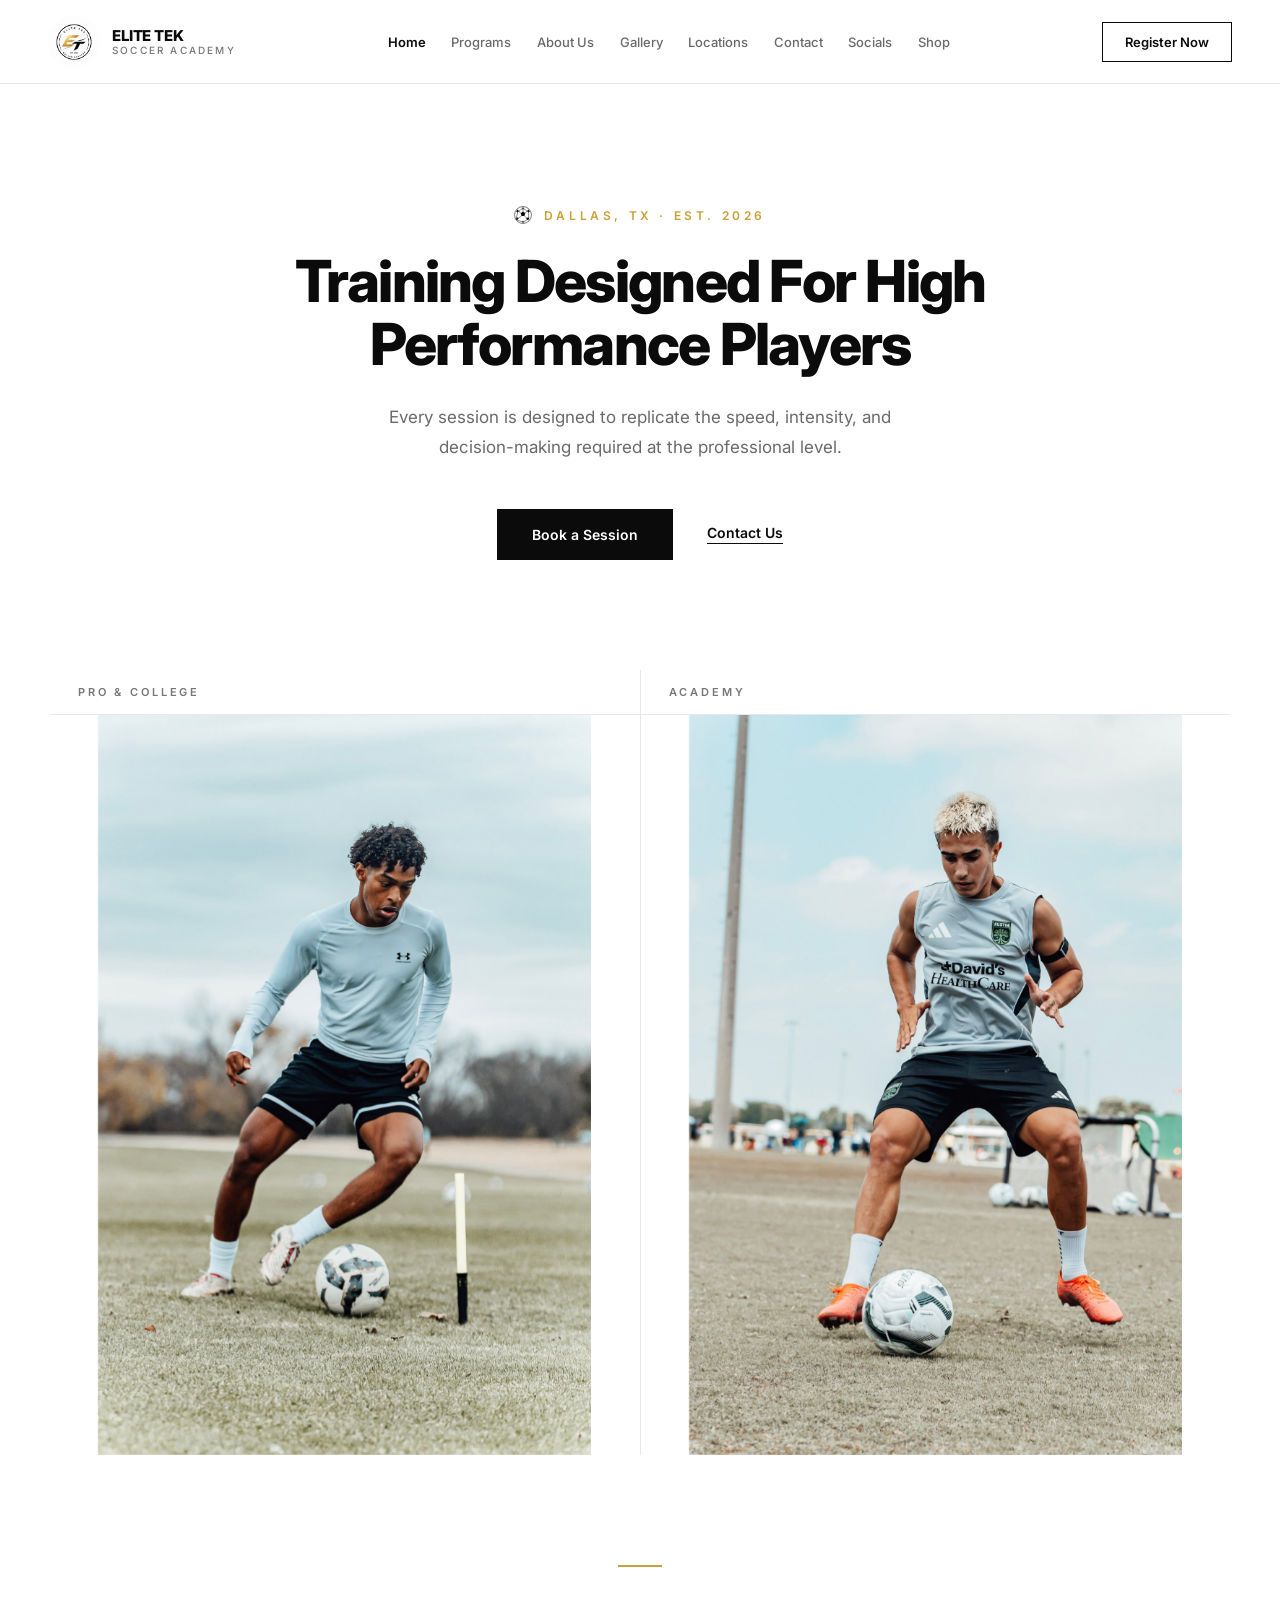
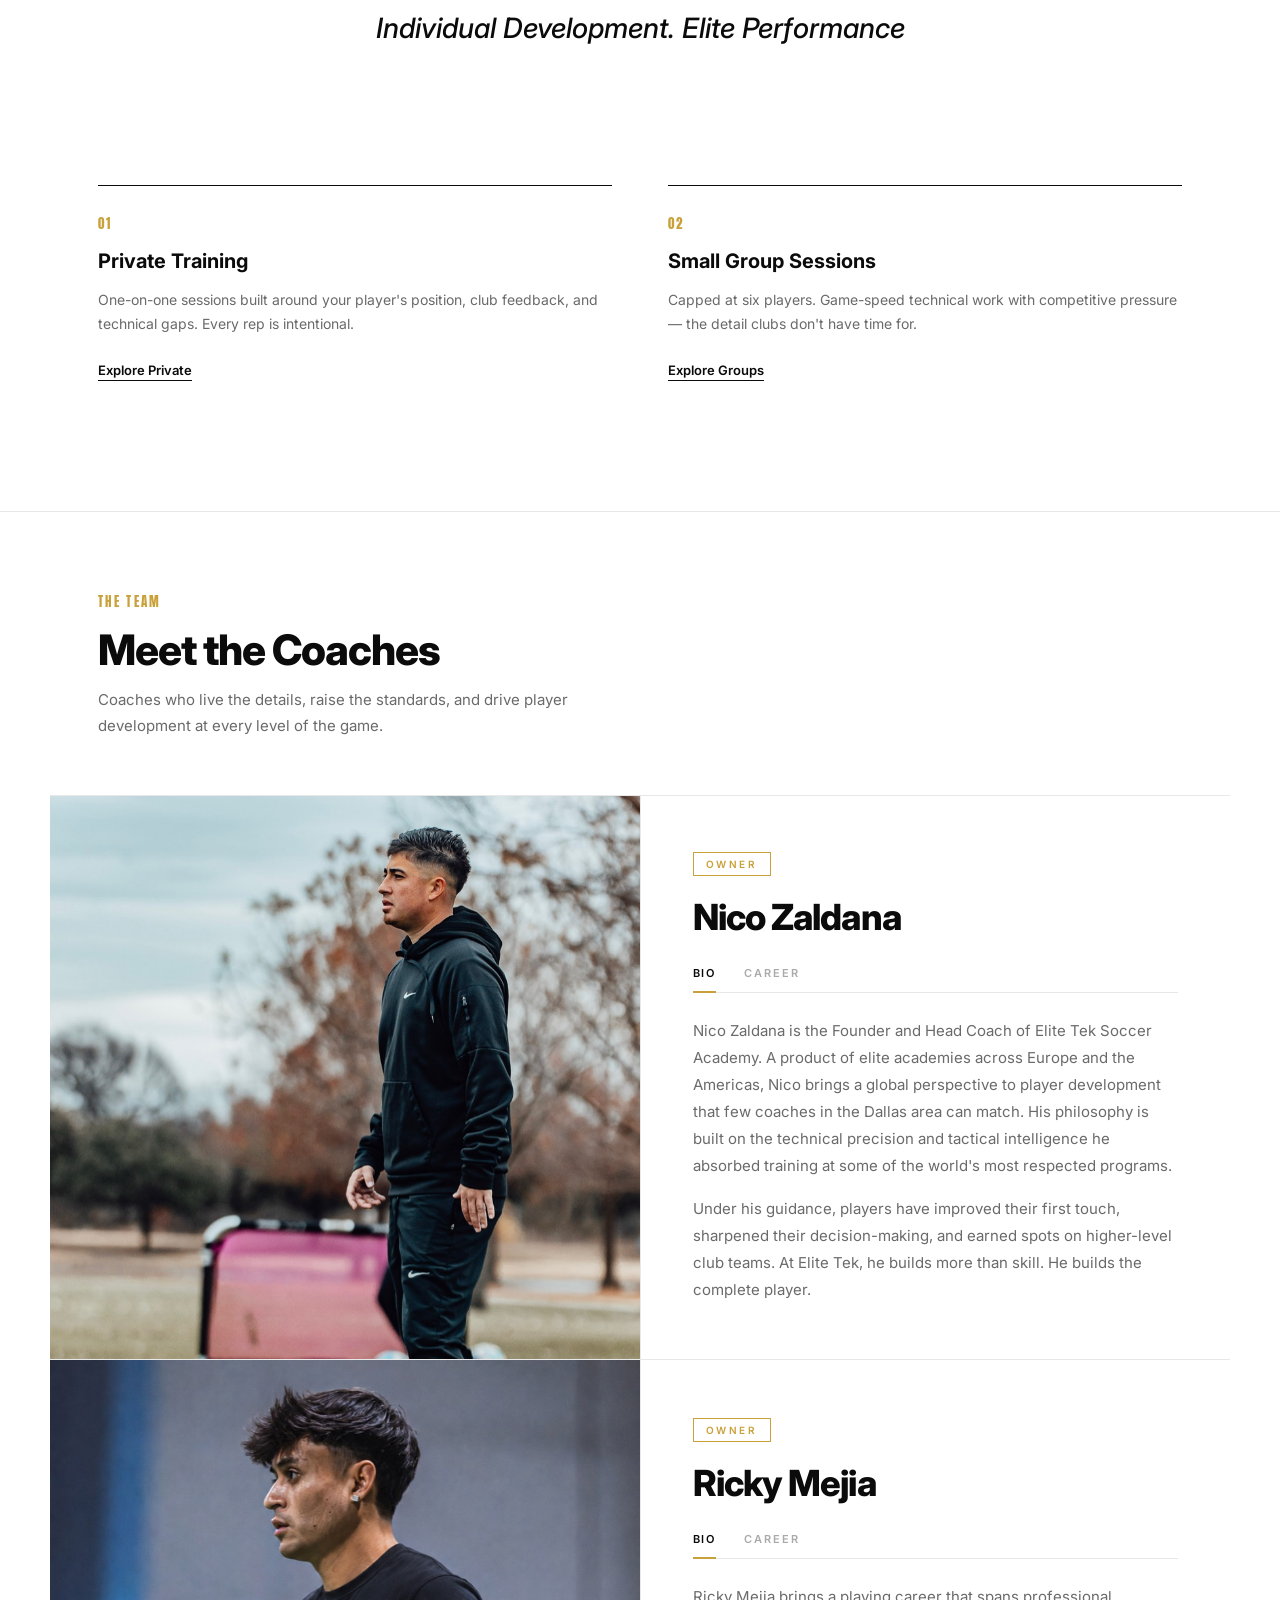
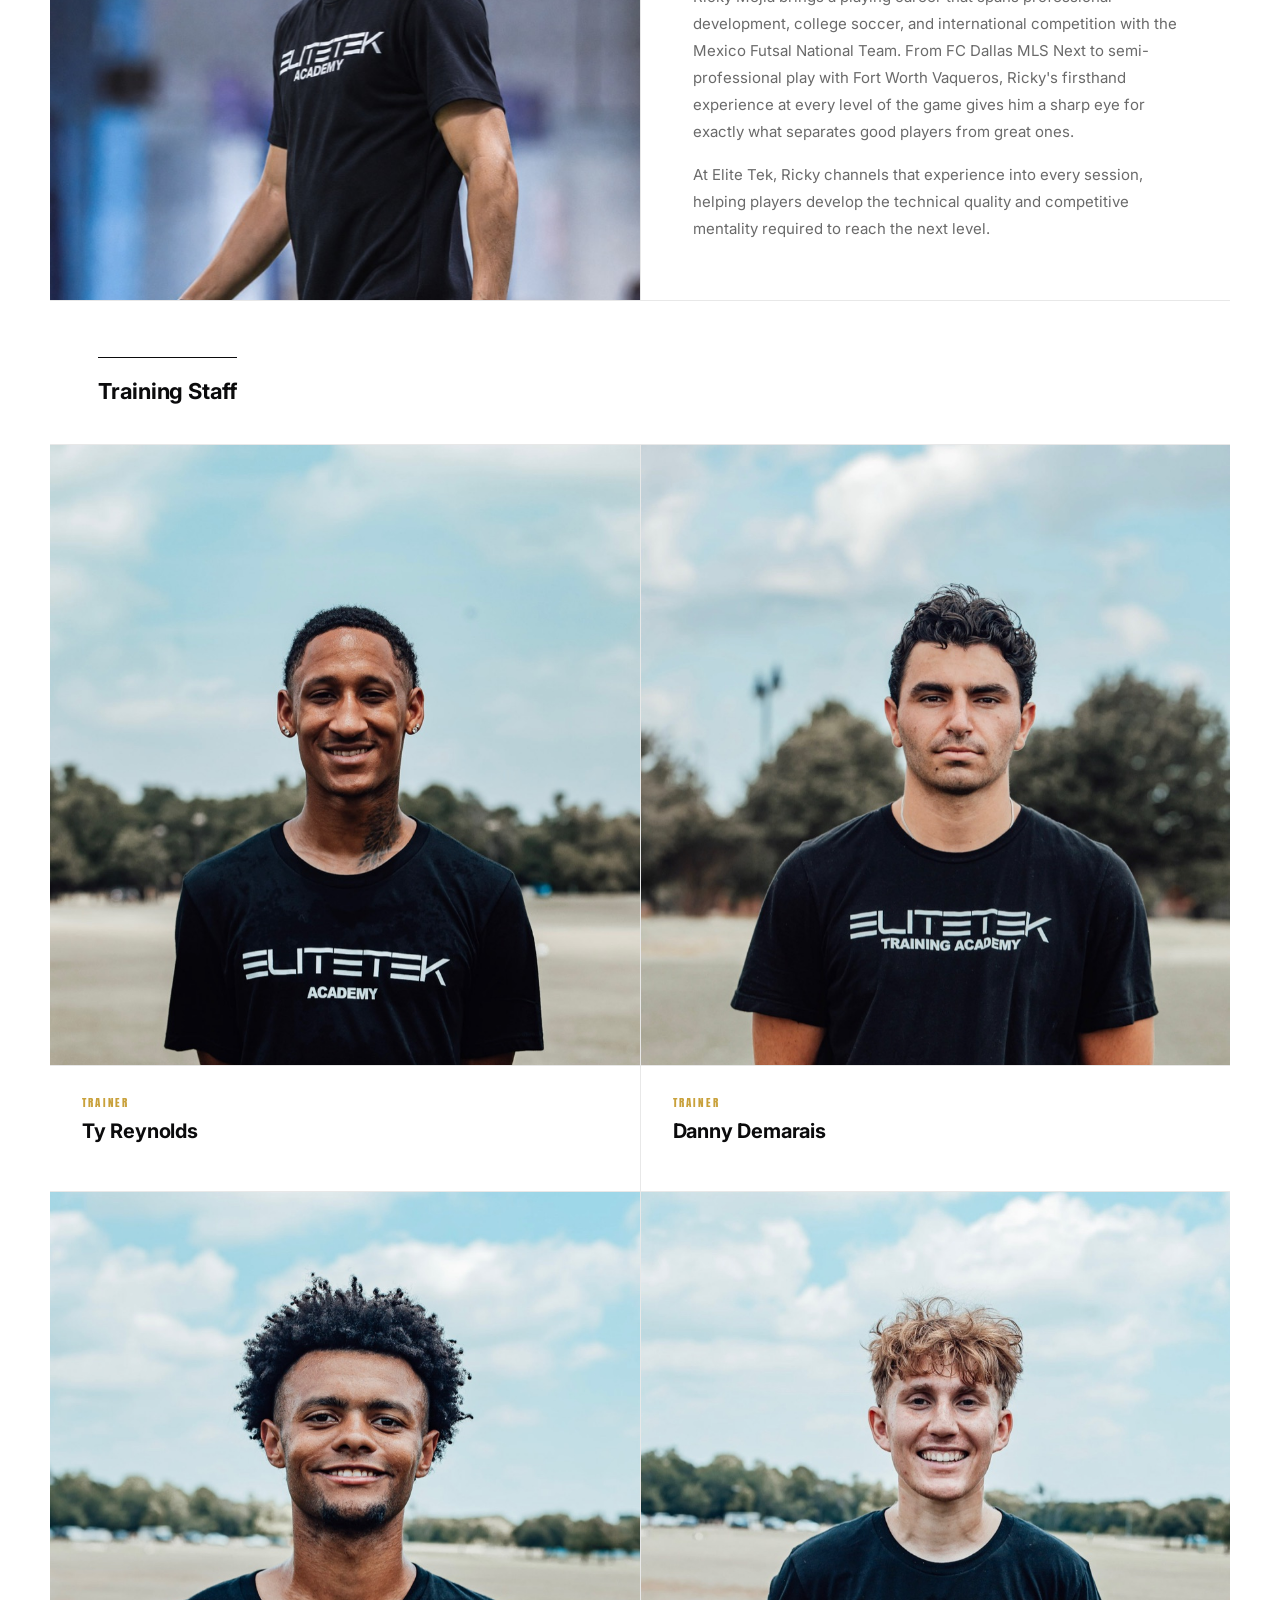
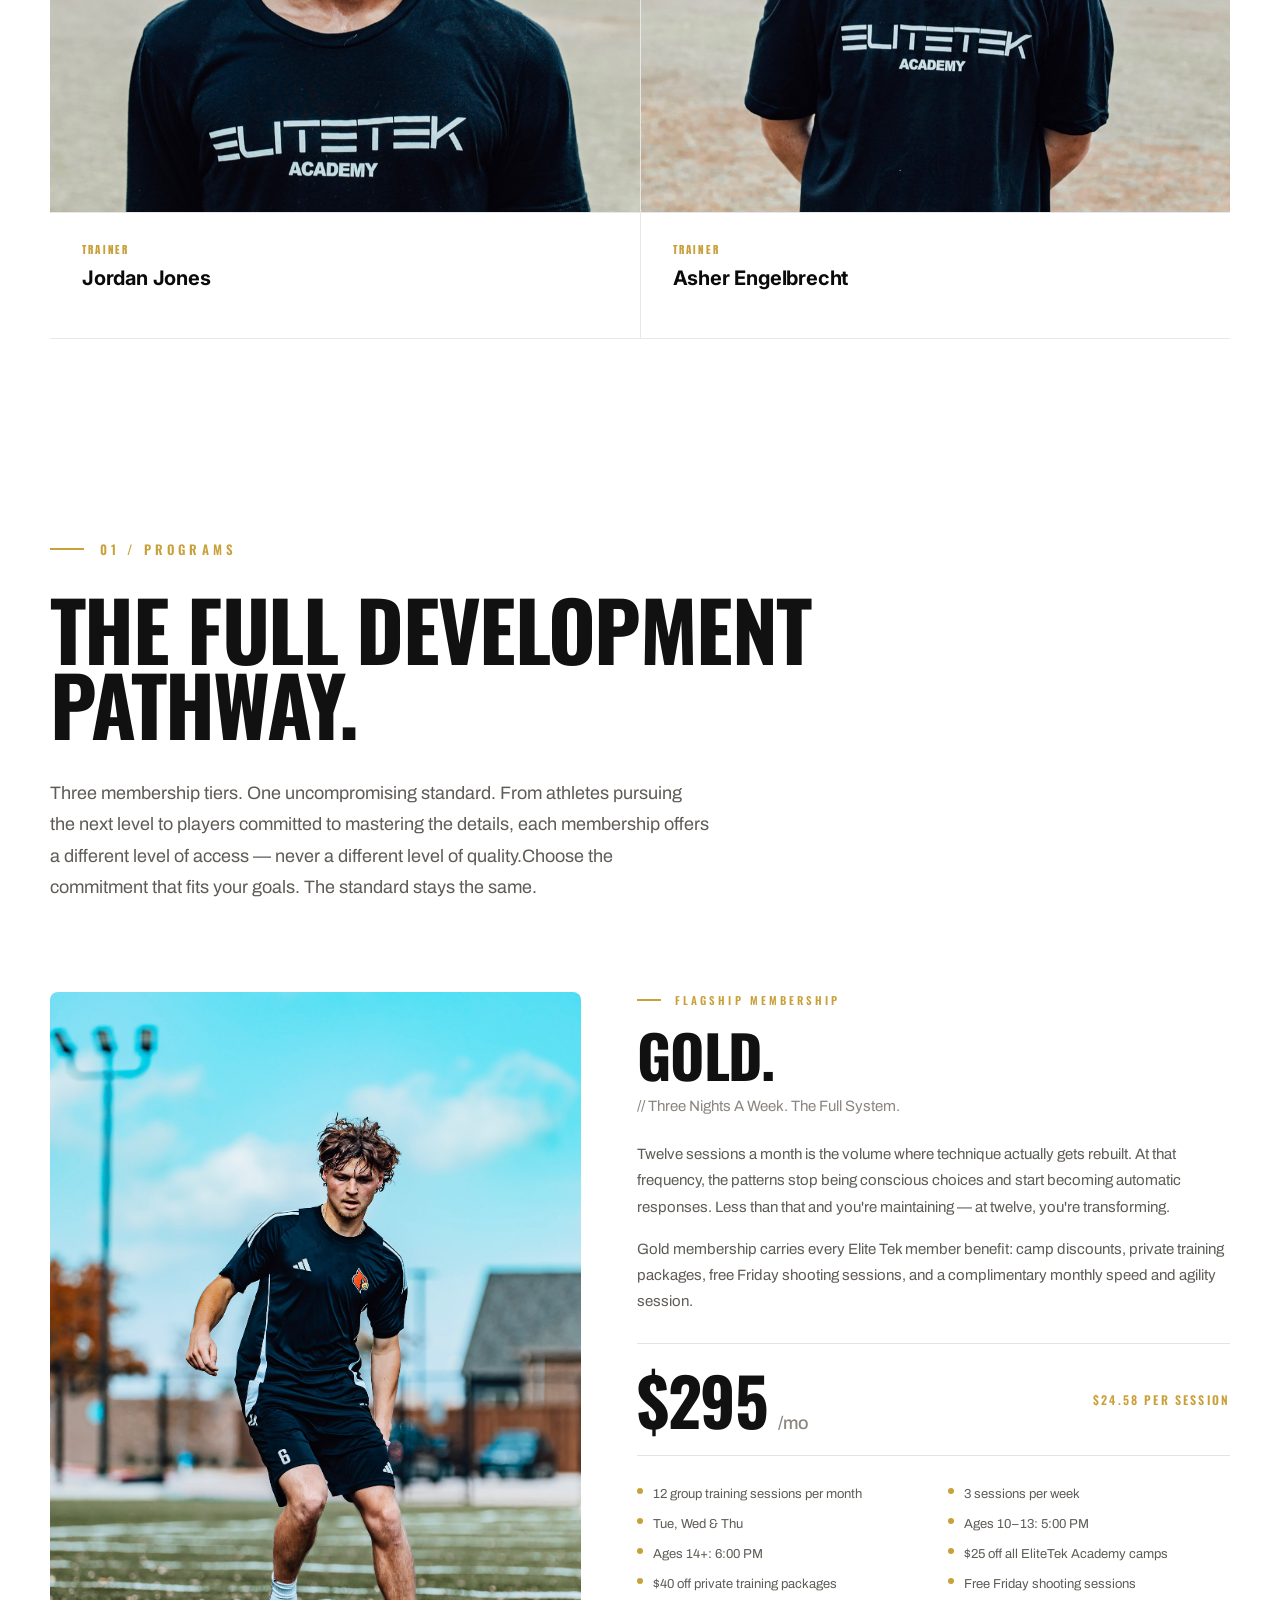
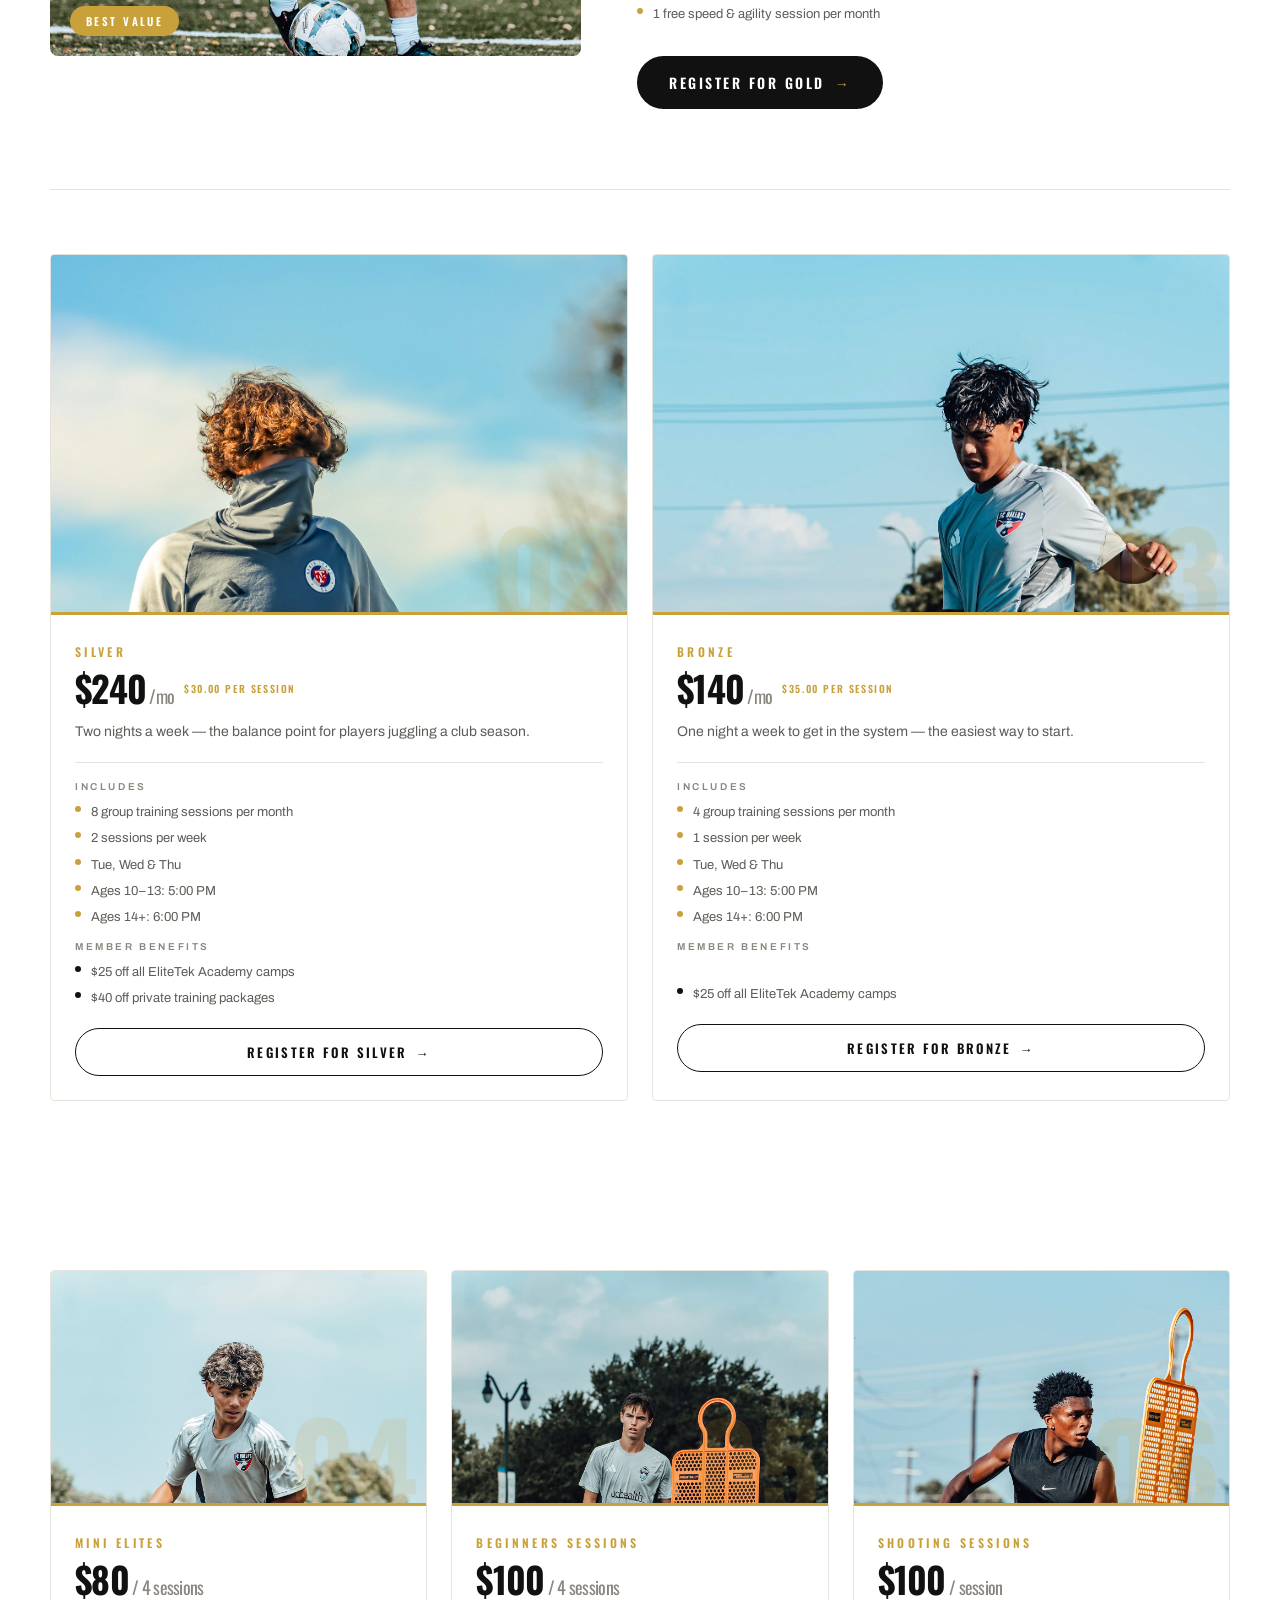
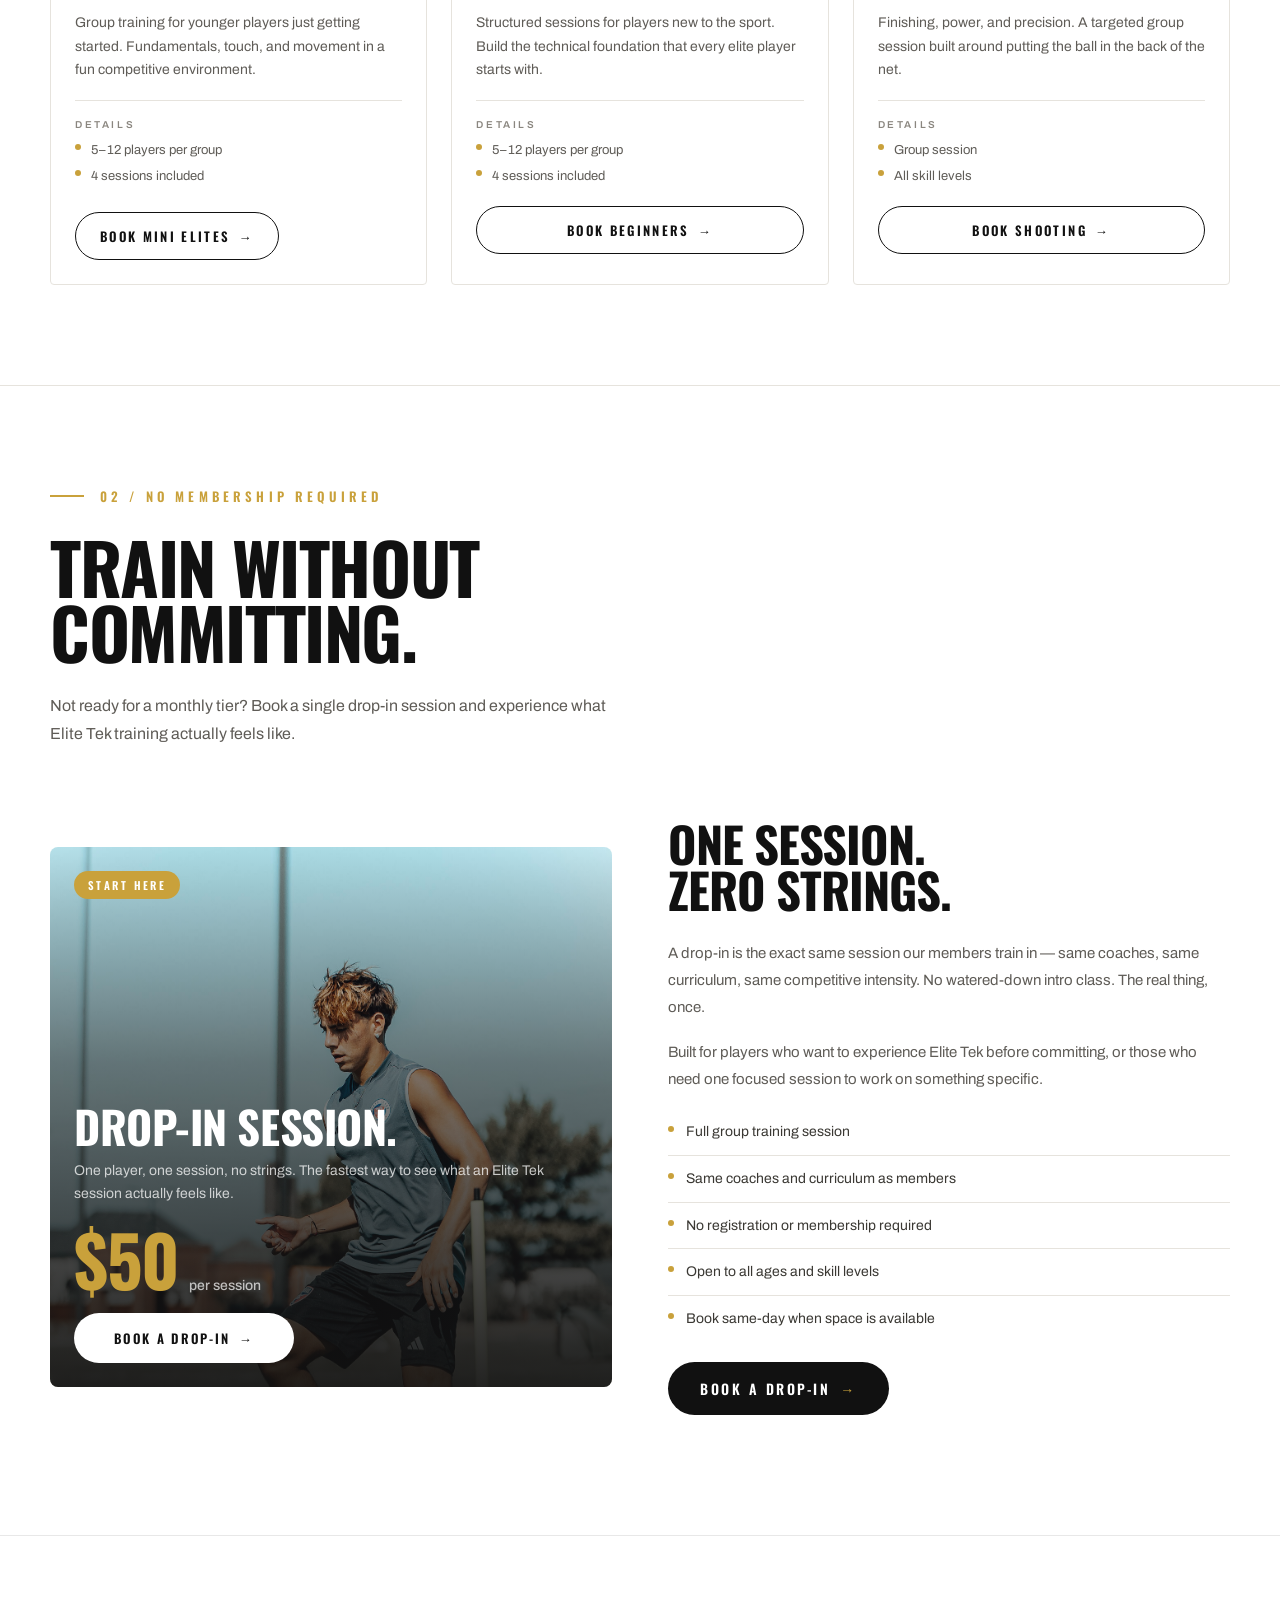
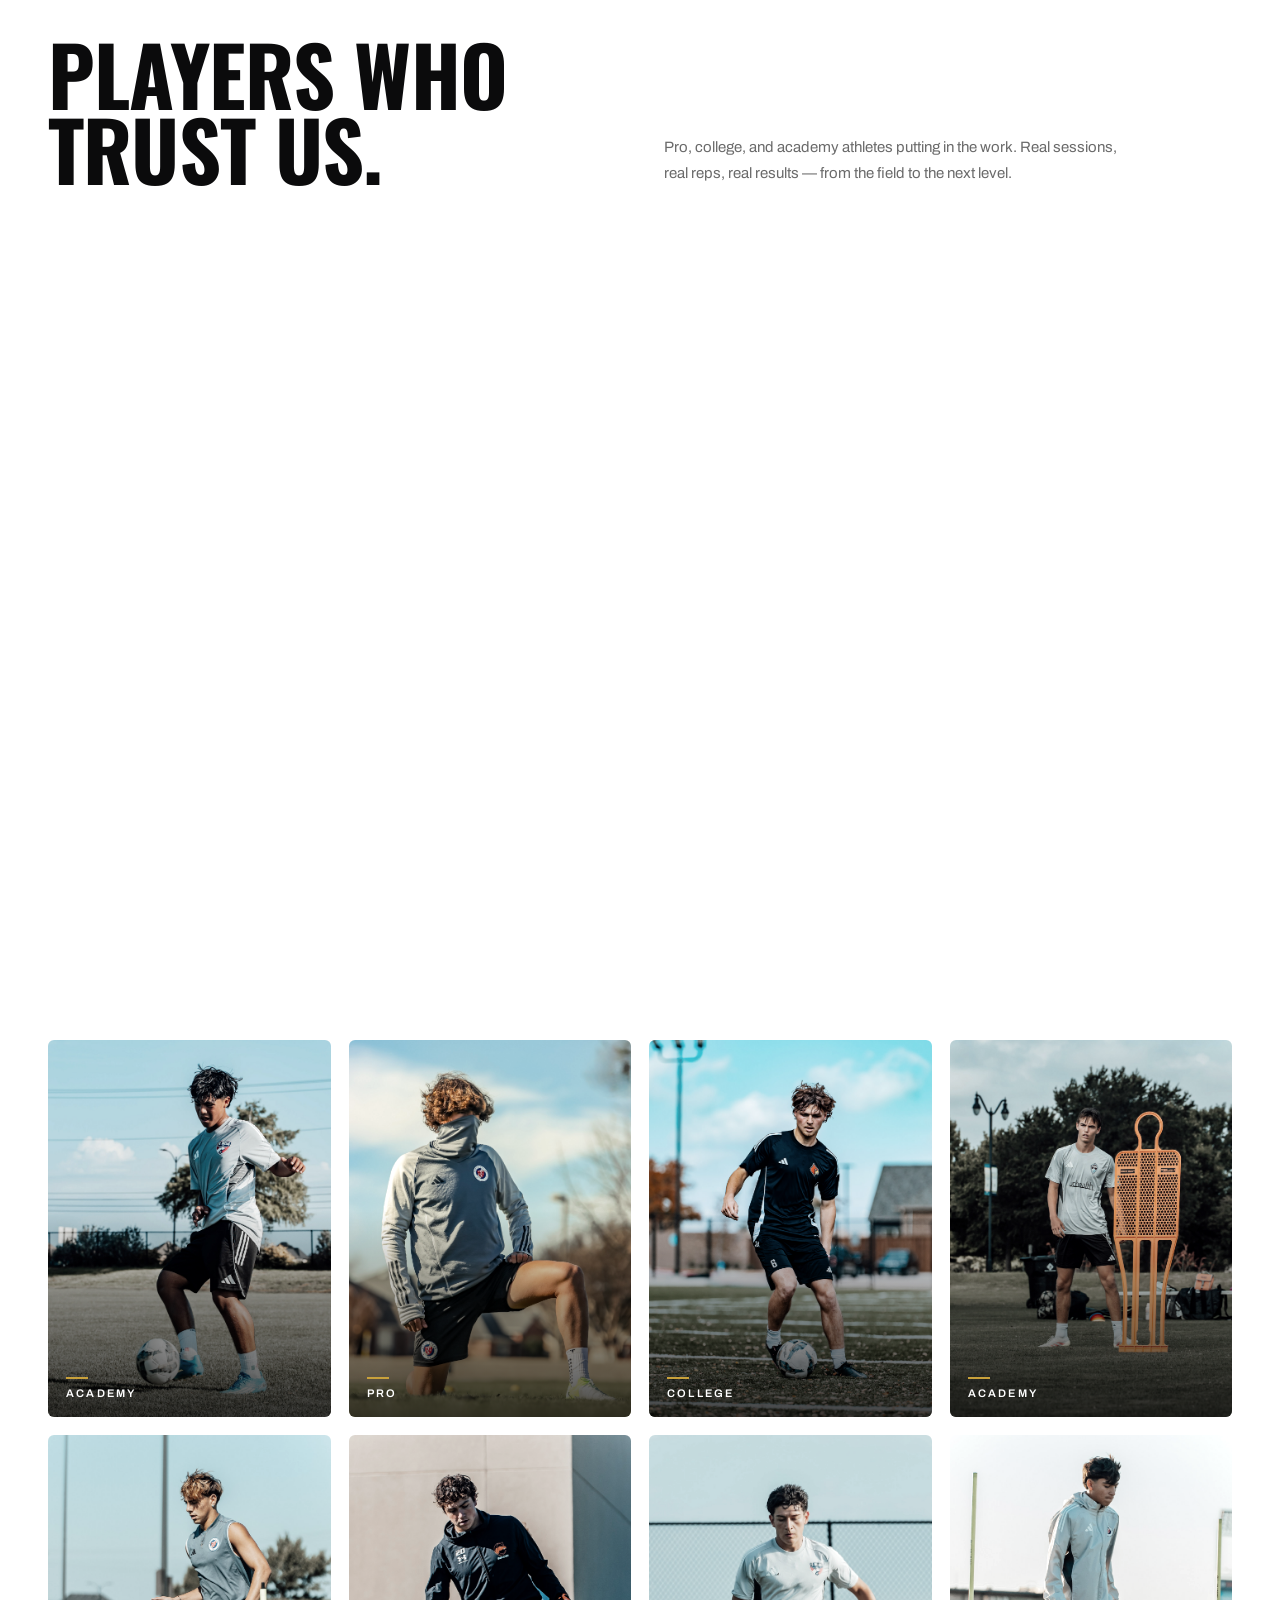
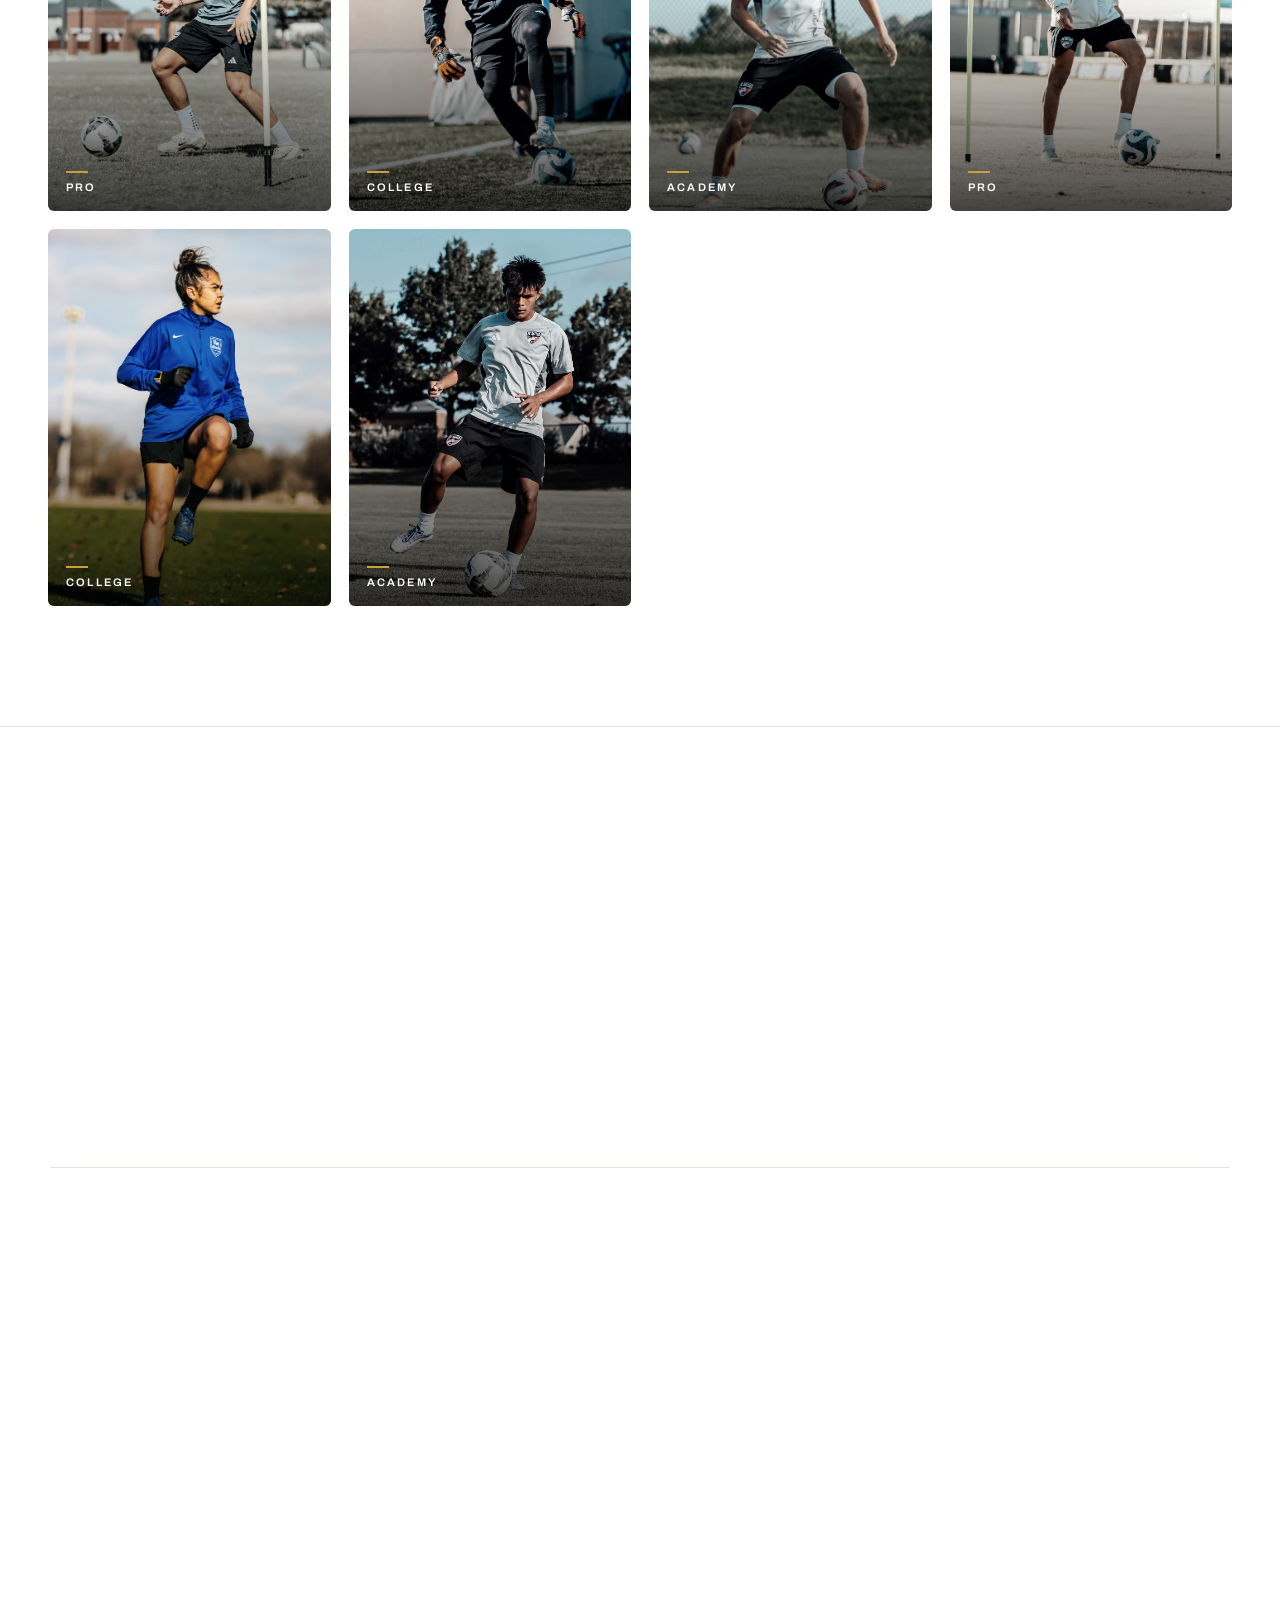
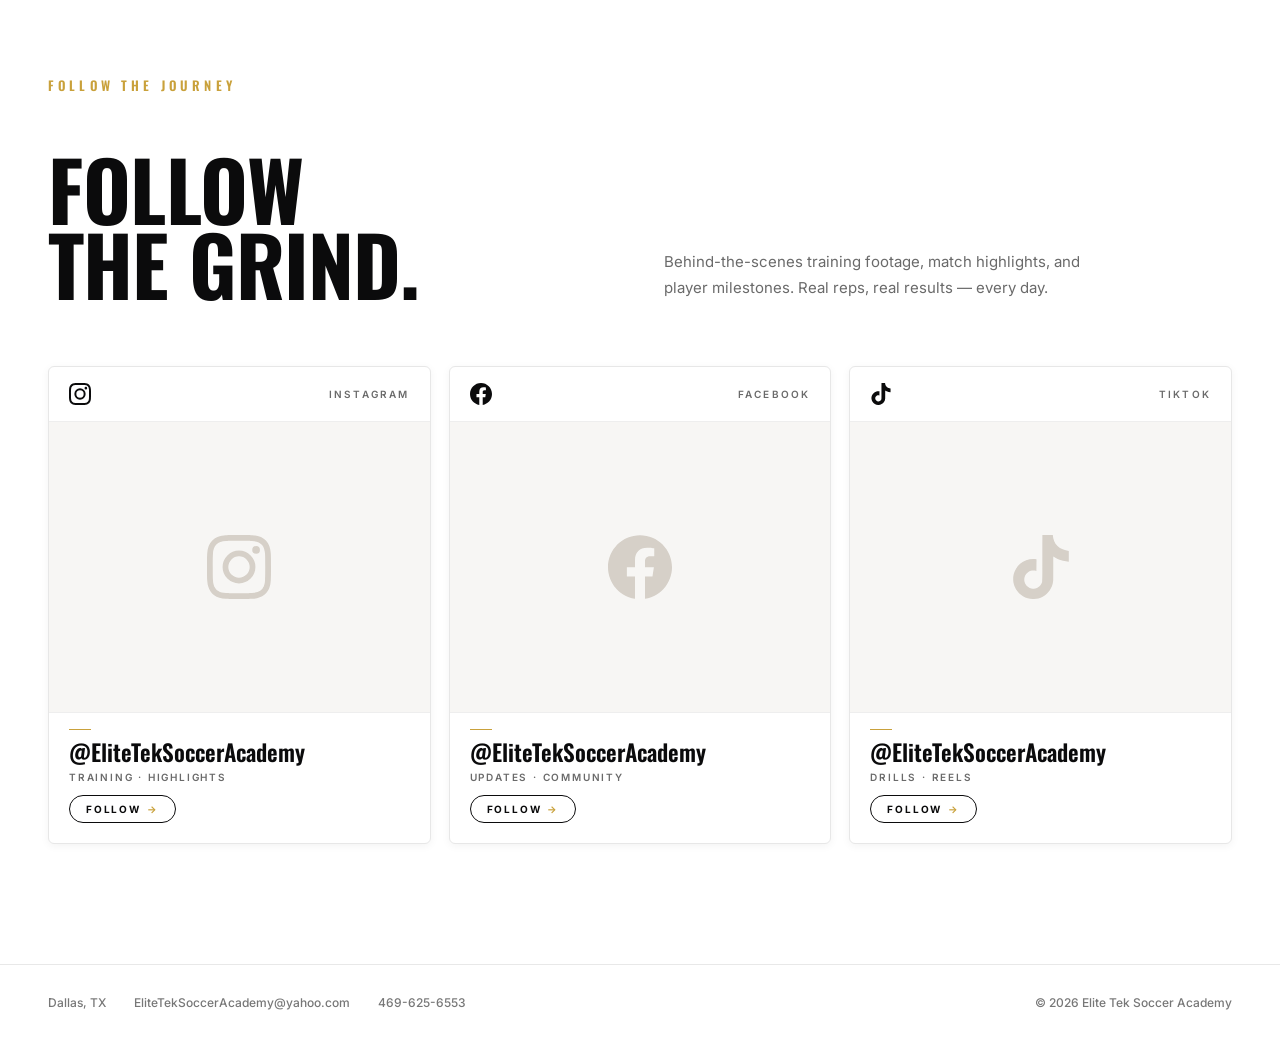
==== index.html @ de3ac8d7 "added-image-fixes" ====
<!DOCTYPE html>
<html lang="en">
<head>
    <meta charset="UTF-8">
    <meta name="viewport" content="width=device-width, initial-scale=1.0">
    <title>Elite Tek Soccer Academy — Dallas, TX</title>
    <link rel="preconnect" href="https://fonts.googleapis.com">
    <link rel="preconnect" href="https://fonts.gstatic.com" crossorigin>
    <link rel="stylesheet" href="style.css">
    <link href="https://fonts.googleapis.com/css2?family=Anton&family=Inter:wght@400;500;600;700;800&family=Oswald:wght@600;700&family=Archivo:wght@400;500;600&display=swap" rel="stylesheet">
  
</head>
<body>

    <!-- ── HEADER ── -->
    <header class="header">
        <a href="#" class="header-brand">
            <img
                src="assets/Elite-Tek_logo.png"
                alt="Elite Tek Soccer Academy logo"
                class="header-logo"
                onerror="this.style.display='none';this.nextElementSibling.style.display='flex';"
            >
            <div class="header-logo-fallback">ET</div>
            <div class="header-wordmark">
                <span class="header-wordmark-top">ELITE TEK</span>
                <span class="header-wordmark-sub">Soccer Academy</span>
            </div>
        </a>

        <nav class="header-nav" aria-label="Main navigation">
            <a href="#" class="active">Home</a>
            <a href="#programs">Programs</a>
            <a href="#about">About Us</a>
            <a href="#gallery">Gallery</a>
            <a href="#locations">Locations</a>
            <a href="#contact">Contact</a>
            <a href="#socials">Socials</a>
            <a href="#shop">Shop</a>
        </nav>

        <div class="header-actions">
            <a href="#" class="btn-register">Register Now</a>
        </div>

        <button
            class="hamburger"
            aria-label="Toggle menu"
            aria-expanded="false"
            onclick="toggleMenu(this)"
        >
            <span></span><span></span><span></span>
        </button>
    </header>

    <!-- Mobile nav drawer -->
    <div class="mobile-menu" id="mobile-menu" aria-hidden="true">
        <a href="#" class="active">Home</a>
        <a href="#programs">Programs</a>
        <a href="#about">About Us</a>
        <a href="#gallery">Gallery</a>
        <a href="#locations">Locations</a>
        <a href="#contact">Contact</a>
        <a href="#socials">Socials</a>
        <a href="#shop">Shop</a>
        <div class="mobile-menu-actions">
            <a href="#" class="btn-register">Register Now</a>
        </div>
    </div>

    <!-- ── HERO ── -->
    <section class="hero">
        <div class="hero-inner">
            <div class="eyebrow-row" data-reveal="0">
                <svg width="18" height="18" viewBox="0 0 100 100" fill="none" class="hero-ball" aria-hidden="true">
                    <circle cx="50" cy="50" r="47" fill="#fff" stroke="#0b0b0c" stroke-width="3"/>
                    <!-- centre pentagon -->
                    <path d="M50 31 L63 40 L58.5 55 L41.5 55 L37 40 Z" fill="#0b0b0c"/>
                    <!-- top patch -->
                    <path d="M50 4  L55 15 L50 22 L45 15 Z" fill="#0b0b0c"/>
                    <!-- upper-right patch -->
                    <path d="M81 20 L88 31 L80 37 L72 28 Z" fill="#0b0b0c"/>
                    <!-- lower-right patch -->
                    <path d="M85 64 L82 77 L72 78 L67 65 Z" fill="#0b0b0c"/>
                    <!-- lower-left patch -->
                    <path d="M15 64 L28 65 L18 78 L11 77 Z" fill="#0b0b0c"/>
                    <!-- upper-left patch -->
                    <path d="M19 20 L28 28 L20 37 L12 31 Z" fill="#0b0b0c"/>
                    <!-- seam lines centre→top / centre→upper-right / etc -->
                    <line x1="50" y1="31" x2="50" y2="22"   stroke="#0b0b0c" stroke-width="2.5"/>
                    <line x1="63" y1="40" x2="72" y2="28"   stroke="#0b0b0c" stroke-width="2.5"/>
                    <line x1="58.5" y1="55" x2="67" y2="65" stroke="#0b0b0c" stroke-width="2.5"/>
                    <line x1="41.5" y1="55" x2="28" y2="65" stroke="#0b0b0c" stroke-width="2.5"/>
                    <line x1="37" y1="40" x2="28" y2="28"   stroke="#0b0b0c" stroke-width="2.5"/>
                    <!-- outer ring seams -->
                    <line x1="55" y1="15" x2="72" y2="28"   stroke="#0b0b0c" stroke-width="2.5"/>
                    <line x1="80" y1="37" x2="82" y2="77"   stroke="#0b0b0c" stroke-width="2.5"/>
                    <line x1="72" y1="78" x2="55" y2="87"   stroke="#0b0b0c" stroke-width="2.5"/>
                    <line x1="45" y1="87" x2="18" y2="78"   stroke="#0b0b0c" stroke-width="2.5"/>
                    <line x1="11" y1="77" x2="20" y2="37"   stroke="#0b0b0c" stroke-width="2.5"/>
                    <line x1="28" y1="28" x2="45" y2="15"   stroke="#0b0b0c" stroke-width="2.5"/>
                    <!-- bottom patch (partially clipped by circle) -->
                    <path d="M50 96 L55 87 L50 80 L45 87 Z" fill="#0b0b0c"/>
                </svg>
                <p class="eyebrow">Dallas, TX · Est. 2026</p>
            </div>
            <h1 data-reveal="100">Training Designed For High Performance Players</h1>
            <p class="hero-sub" data-reveal="200">Every session is designed to replicate the speed, intensity, and decision-making required at the professional level.</p>
            <div class="hero-ctas" data-reveal="300">
                <a href="#" class="btn-primary">Book a Session</a>
                <a href="#contact" class="btn-text-link">Contact Us</a>
            </div>
        </div>
    </section>

    <!-- ── PHOTO SLIDESHOW ── -->
    <div class="photo-row" aria-hidden="true">

        
        <div class="photo-column">
            <div class="photo-label">Pro &amp; College</div>
            <div class="photo-panel" id="slide-left">
                <img src="PlayerPhotos/Pro/IMG_0758.jpeg"     class="slide active" alt="">
                <img src="PlayerPhotos/Pro/IMG_1833.jpeg"     class="slide" alt="">
                <img src="PlayerPhotos/Pro/IMG_1853.jpeg"     class="slide" alt="">
                <img src="PlayerPhotos/Pro/IMG_1957.jpeg"     class="slide" alt="">
                <img src="PlayerPhotos/Pro/IMG_4092.jpeg"     class="slide" alt="">
                <img src="PlayerPhotos/College/IMG_0772.jpeg" class="slide" alt="">
                <img src="PlayerPhotos/College/IMG_1675.jpeg" class="slide" alt="">
                <img src="PlayerPhotos/College/IMG_2036.jpeg" class="slide" alt="">
                <img src="PlayerPhotos/College/IMG_4350.jpeg" class="slide" alt="">
                <img src="PlayerPhotos/College/IMG_4518.jpeg" class="slide" alt="">
            </div>
        </div>
        <div class="photo-column">
            <div class="photo-label">Academy</div>
            <div class="photo-panel" id="slide-right">
                <img src="PlayerPhotos/Academy/IMG_0307.jpeg" class="slide active" alt="">
                <img src="PlayerPhotos/Academy/IMG_0463.jpeg" class="slide" alt="">
                <img src="PlayerPhotos/Academy/IMG_0586.jpeg" class="slide" alt="">
                <img src="PlayerPhotos/Academy/IMG_0897.jpeg" class="slide" alt="">
                <img src="PlayerPhotos/Academy/IMG_1025.jpeg" class="slide" alt="">
                <img src="PlayerPhotos/Academy/IMG_1085.jpeg" class="slide" alt="">
                <img src="PlayerPhotos/Academy/IMG_1134.jpeg" class="slide" alt="">
                <img src="PlayerPhotos/Academy/IMG_1295.jpeg" class="slide" alt="">
                <img src="PlayerPhotos/Academy/IMG_1475.jpeg" class="slide" alt="">
                <img src="PlayerPhotos/Academy/IMG_1631.jpeg" class="slide" alt="">
            </div>
        </div>
    </div>

    <!-- ── PULL QUOTE ── -->
    <section class="pull-quote">
        <div class="pull-quote-inner">
            <div class="quote-rule" data-reveal="0"></div>
            <p class="quote-text" data-reveal="120">Individual Development. Elite Performance</p>
        </div>
    </section>

    <!-- ── THREE COLUMNS ── -->
    <section class="columns-section" id="programs">
        <div class="col-item program-col" id="private" data-reveal="0">
            <span class="col-ball"></span>
            <span class="col-number">01</span>
            <h3 class="col-title">Private Training</h3>
            <p class="col-desc">One-on-one sessions built around your player's position, club feedback, and technical gaps. Every rep is intentional.</p>
            <a href="#" class="col-link">Explore Private</a>
        </div>
        <div class="col-item program-col" data-reveal="120">
            <span class="col-ball"></span>
            <span class="col-number">02</span>
            <h3 class="col-title">Small Group Sessions</h3>
            <p class="col-desc">Capped at six players. Game-speed technical work with competitive pressure — the detail clubs don't have time for.</p>
            <a href="#" class="col-link">Explore Groups</a>
        </div>
     
    </section>

    <!-- ── ABOUT ── -->
    <section class="about-section" id="about">

        <div class="about-header" data-reveal="0">
            <span class="col-number">THE TEAM</span>
            <h2 class="about-heading">Meet the Coaches</h2>
            <p class="about-sub">Coaches who live the details, raise the standards, and drive player development at every level of the game.</p>
        </div>

        <!-- Owner feature -->
        <div class="about-owner">
            <div class="about-owner-photo">
                <img src="assets/Nico-Zaldana-owner.jpeg" alt="Nico Zaldana — Founder &amp; Head Coach">
            </div>
            <div class="about-owner-content">
                <span class="about-badge">Owner</span>
                <h3 class="about-owner-name">Nico Zaldana</h3>
                <div class="about-tabs" role="tablist">
                    <button class="about-tab active" data-tab="bio-nico" role="tab" aria-selected="true">Bio</button>
                    <button class="about-tab" data-tab="career-nico" role="tab" aria-selected="false">Career</button>
                </div>
                <div class="about-tab-panel active" id="bio-nico" role="tabpanel">
                    <p class="about-owner-bio">Nico Zaldana is the Founder and Head Coach of Elite Tek Soccer Academy. A product of elite academies across Europe and the Americas, Nico brings a global perspective to player development that few coaches in the Dallas area can match. His philosophy is built on the technical precision and tactical intelligence he absorbed training at some of the world's most respected programs.</p>
                    <p class="about-owner-bio">Under his guidance, players have improved their first touch, sharpened their decision-making, and earned spots on higher-level club teams. At Elite Tek, he builds more than skill. He builds the complete player.</p>
                </div>
                <div class="about-tab-panel" id="career-nico" role="tabpanel">
                    <ul class="about-experience-list">
                        <li class="about-experience-item"><span>Ajax Academy</span><span class="about-experience-year">Netherlands · 2007</span></li>
                        <li class="about-experience-item"><span>Feyenoord Academy</span><span class="about-experience-year">Netherlands · 2008</span></li>
                        <li class="about-experience-item"><span>DC United Academy</span><span class="about-experience-year">USA · 2009</span></li>
                        <li class="about-experience-item"><span>Getafe Academy</span><span class="about-experience-year">Spain · 2010</span></li>
                        <li class="about-experience-item"><span>Español Academy</span><span class="about-experience-year">Spain · 2011</span></li>
                        <li class="about-experience-item"><span>Orlando City Academy</span><span class="about-experience-year">USA · 2012</span></li>
                        <li class="about-experience-item"><span>FC Dallas Academy</span><span class="about-experience-year">USA · 2013</span></li>
                        <li class="about-experience-item"><span>Málaga CF</span><span class="about-experience-year">Spain · 2014</span></li>
                        <li class="about-experience-item"><span>Jacksonville Armada</span><span class="about-experience-year">USA · 2015</span></li>
                    </ul>
                </div>
            </div>
        </div>

        <!-- Second owner -->
        <div class="about-owner about-owner--reverse">
            <div class="about-owner-content">
                <span class="about-badge">Owner</span>
                <h3 class="about-owner-name">Ricky Mejia</h3>
                <div class="about-tabs" role="tablist">
                    <button class="about-tab active" data-tab="bio-ricky" role="tab" aria-selected="true">Bio</button>
                    <button class="about-tab" data-tab="career-ricky" role="tab" aria-selected="false">Career</button>
                </div>
                <div class="about-tab-panel active" id="bio-ricky" role="tabpanel">
                    <p class="about-owner-bio">Ricky Mejia brings a playing career that spans professional development, college soccer, and international competition with the Mexico Futsal National Team. From FC Dallas MLS Next to semi-professional play with Fort Worth Vaqueros, Ricky's firsthand experience at every level of the game gives him a sharp eye for exactly what separates good players from great ones.</p>
                    <p class="about-owner-bio">At Elite Tek, Ricky channels that experience into every session, helping players develop the technical quality and competitive mentality required to reach the next level.</p>
                </div>
                <div class="about-tab-panel" id="career-ricky" role="tabpanel">
                    <ul class="about-experience-list">
                        <li class="about-experience-item"><span>Atlas Academy</span><span class="about-experience-year">Mexico · 2002–2003</span></li>
                        <li class="about-experience-item"><span>FC Dallas MLS Next / DA</span><span class="about-experience-year">USA · 2008–2012</span></li>
                        <li class="about-experience-item"><span>FC Dallas Reserve Team</span><span class="about-experience-year">USA · 2011–2012</span></li>
                        <li class="about-experience-item"><span>Richland College</span><span class="about-experience-year">USA · 2013–2014</span></li>
                        <li class="about-experience-item"><span>Mexico Futsal National Team</span><span class="about-experience-year">2014–2015</span></li>
                        <li class="about-experience-item"><span>Fort Worth Vaqueros</span><span class="about-experience-year">Semi-Pro · 2014–2016</span></li>
                    </ul>
                </div>
            </div>
            <div class="about-owner-photo">
                <img src="assets/ricky-mejia.jpeg" alt="Ricky Mejia — Head Coach">

            </div>
        </div>

        <!-- Trainers -->
        <div class="about-staff-header" data-reveal="0">
            <h3 class="about-staff-heading">Training Staff</h3>
        </div>

        <div class="about-trainers-grid">

            <div class="trainer-card" data-reveal="0">
                <div class="trainer-photo">
                    <img src="assets/Ty-Reynolds.jpeg" alt="Ty Reynolds">
                </div>
                <div class="trainer-info">
                    <p class="trainer-role">Trainer</p>
                    <h4 class="trainer-name">Ty Reynolds</h4>
                </div>
            </div>

            <div class="trainer-card" data-reveal="80">
                <div class="trainer-photo">
                    <img src="assets/Danny-Demarais.jpeg" alt="Danny Demarais">
                </div>
                <div class="trainer-info">
                    <p class="trainer-role">Trainer</p>
                    <h4 class="trainer-name">Danny Demarais</h4>
                </div>
            </div>

            <div class="trainer-card" data-reveal="0">
                <div class="trainer-photo trainer-photo--jordan">
                    <img src="assets/Jordan-Jones.jpeg" alt="Jordan Jones">
                </div>
                <div class="trainer-info">
                    <p class="trainer-role">Trainer</p>
                    <h4 class="trainer-name">Jordan Jones</h4>
                </div>
            </div>

            <div class="trainer-card" data-reveal="80">
                <div class="trainer-photo">
                    <img src="assets/Asher-Engelbrecht.jpeg" alt="Asher Engelbrecht">
                </div>
                <div class="trainer-info">
                    <p class="trainer-role">Trainer</p>
                    <h4 class="trainer-name">Asher Engelbrecht</h4>
                </div>
            </div>

        </div>

    </section>

    <!-- ── PROGRAMS ── -->
    <section class="programs-section" id="memberships">

        <div class="programs-intro" data-reveal="0">
            <div class="programs-eyebrow-row">
                <span class="programs-eyebrow-rule"></span>
                <span class="programs-eyebrow-label">01 / PROGRAMS</span>
            </div>
            <h2 class="programs-headline">THE FULL DEVELOPMENT<br>PATHWAY.</h2>
            <p class="programs-intro-para">Three membership tiers. One uncompromising standard. From athletes pursuing the next level to players committed to mastering the details, each membership offers a different level of access — never a different level of quality.Choose the commitment that fits your goals. The standard stays the same.</p>
        </div>

        <div class="programs-flagship" data-reveal="0">
            <div class="programs-flagship-left">
                <div class="programs-flagship-photo-wrap">
                    <img src="PlayerPhotos/College/IMG_4350.jpeg" alt="Elite Tek training session" class="programs-flagship-img">
                    <span class="programs-best-value-pill">Best Value</span>
                </div>
            </div>
            <div class="programs-flagship-right">
                <div class="programs-tier-eyebrow-row">
                    <span class="programs-tier-rule"></span>
                    <span class="programs-tier-eyebrow-label">FLAGSHIP MEMBERSHIP</span>
                </div>
                <h3 class="programs-gold-name">GOLD.</h3>
                <p class="programs-gold-tagline">// Three Nights A Week. The Full System.</p>
                <p class="programs-gold-body">Twelve sessions a month is the volume where technique actually gets rebuilt. At that frequency, the patterns stop being conscious choices and start becoming automatic responses. Less than that and you're maintaining — at twelve, you're transforming.</p>
                <p class="programs-gold-body">Gold membership carries every Elite Tek member benefit: camp discounts, private training packages, free Friday shooting sessions, and a complimentary monthly speed and agility session.</p>
                <div class="programs-price-bar">
                    <span class="programs-price-amount">$295</span>
                    <span class="programs-price-mo">/mo</span>
                    <span class="programs-price-session">$24.58 PER SESSION</span>
                </div>
                <ul class="programs-bullets-grid" id="gold-bullets"></ul>
                <a href="#contact" class="programs-cta-pill">REGISTER FOR GOLD <span aria-hidden="true">→</span></a>
            </div>
        </div>

        <div class="programs-supporting-grid">

            <!-- SILVER -->
            <div class="prog-card" data-reveal="0">
                <div class="prog-card-photo-wrap">
                    <img src="PlayerPhotos/Pro/IMG_1957.jpeg" alt="Elite Tek Silver membership" class="prog-card-photo">
                    <span class="prog-card-num" aria-hidden="true">02</span>
                </div>
                <div class="prog-card-body">
                    <p class="prog-card-tier">Silver</p>
                    <div class="prog-card-price-row">
                        <span class="prog-card-price">$240<span class="prog-card-price-mo"> /mo</span></span>
                        <span class="prog-card-per-session">$30.00 PER SESSION</span>
                    </div>
                    <p class="prog-card-blurb">Two nights a week — the balance point for players juggling a club season.</p>
                    <p class="prog-card-list-label">Includes</p>
                    <ul class="prog-card-list">
                        <li><span class="prog-card-dot prog-card-dot--gold" aria-hidden="true"></span>8 group training sessions per month</li>
                        <li><span class="prog-card-dot prog-card-dot--gold" aria-hidden="true"></span>2 sessions per week</li>
                        <li><span class="prog-card-dot prog-card-dot--gold" aria-hidden="true"></span>Tue, Wed &amp; Thu</li>
                        <li><span class="prog-card-dot prog-card-dot--gold" aria-hidden="true"></span>Ages 10–13: 5:00 PM</li>
                        <li><span class="prog-card-dot prog-card-dot--gold" aria-hidden="true"></span>Ages 14+: 6:00 PM</li>
                    </ul>
                    <p class="prog-card-list-label">Member Benefits</p>
                    <ul class="prog-card-list">
                        <li><span class="prog-card-dot prog-card-dot--dark" aria-hidden="true"></span>$25 off all EliteTek Academy camps</li>
                        <li><span class="prog-card-dot prog-card-dot--dark" aria-hidden="true"></span>$40 off private training packages</li>
                    </ul>
                    <a href="#contact" class="prog-card-cta">Register for Silver <span aria-hidden="true">→</span></a>
                </div>
            </div>

            <!-- BRONZE -->
            <div class="prog-card" data-reveal="90">
                <div class="prog-card-photo-wrap">
                    <img src="PlayerPhotos/Academy/IMG_0897.jpeg" alt="Elite Tek Bronze membership" class="prog-card-photo">
                    <span class="prog-card-num" aria-hidden="true">03</span>
                </div>
                <div class="prog-card-body">
                    <p class="prog-card-tier">Bronze</p>
                    <div class="prog-card-price-row">
                        <span class="prog-card-price">$140<span class="prog-card-price-mo"> /mo</span></span>
                        <span class="prog-card-per-session">$35.00 PER SESSION</span>
                    </div>
                    <p class="prog-card-blurb">One night a week to get in the system — the easiest way to start.</p>
                    <p class="prog-card-list-label">Includes</p>
                    <ul class="prog-card-list">
                        <li><span class="prog-card-dot prog-card-dot--gold" aria-hidden="true"></span>4 group training sessions per month</li>
                        <li><span class="prog-card-dot prog-card-dot--gold" aria-hidden="true"></span>1 session per week</li>
                        <li><span class="prog-card-dot prog-card-dot--gold" aria-hidden="true"></span>Tue, Wed &amp; Thu</li>
                        <li><span class="prog-card-dot prog-card-dot--gold" aria-hidden="true"></span>Ages 10–13: 5:00 PM</li>
                        <li><span class="prog-card-dot prog-card-dot--gold" aria-hidden="true"></span>Ages 14+: 6:00 PM</li>
                    </ul>
                    <p class="prog-card-list-label">Member Benefits</p>
                    <ul class="prog-card-list prog-card-2nd">
                        <li><span class="prog-card-dot prog-card-dot--dark" aria-hidden="true"></span>$25 off all EliteTek Academy camps</li>
                    </ul>
                    <a href="#contact" class="prog-card-cta">Register for Bronze <span aria-hidden="true">→</span></a>
                </div>
            </div>

        </div>

        <div class="programs-specialty-divider" data-reveal="0">
            <span class="programs-eyebrow-rule"></span>
            <span class="programs-specialty-label">SPECIALTY PROGRAMS</span>
        </div>

        <div class="programs-specialty-grid">

            <!-- MINI ELITES -->
            <div class="prog-card" data-reveal="0">
                <div class="prog-card-photo-wrap">
                    <img src="PlayerPhotos/Academy/IMG_0463.jpeg" alt="Mini Elites program" class="prog-card-photo">
                    <span class="prog-card-num" aria-hidden="true">04</span>
                </div>
                <div class="prog-card-body">
                    <p class="prog-card-tier">Mini Elites</p>
                    <div class="prog-card-price-row">
                        <span class="prog-card-price">$80<span class="prog-card-price-mo"> / 4 sessions</span></span>
                    </div>
                    <p class="prog-card-blurb">Group training for younger players just getting started. Fundamentals, touch, and movement in a fun competitive environment.</p>
                    <p class="prog-card-list-label">Details</p>
                    <ul class="prog-card-list">
                        <li><span class="prog-card-dot prog-card-dot--gold" aria-hidden="true"></span>5–12 players per group</li>
                        <li><span class="prog-card-dot prog-card-dot--gold" aria-hidden="true"></span>4 sessions included</li>
                    <a href="#contact" class="prog-card-cta">Book Mini Elites <span aria-hidden="true">→</span></a>
                </div>
            </div>

            <!-- BEGINNERS SESSIONS -->
            <div class="prog-card" data-reveal="90">
                <div class="prog-card-photo-wrap">
                    <img src="PlayerPhotos/Academy/IMG_1025.jpeg" alt="Beginners Sessions" class="prog-card-photo">
                    <span class="prog-card-num" aria-hidden="true">05</span>
                </div>
                <div class="prog-card-body">
                    <p class="prog-card-tier">Beginners Sessions</p>
                    <div class="prog-card-price-row">
                        <span class="prog-card-price">$100<span class="prog-card-price-mo"> / 4 sessions</span></span>
                    </div>
                    <p class="prog-card-blurb">Structured sessions for players new to the sport. Build the technical foundation that every elite player starts with.</p>
                    <p class="prog-card-list-label">Details</p>
                    <ul class="prog-card-list">
                        <li><span class="prog-card-dot prog-card-dot--gold" aria-hidden="true"></span>5–12 players per group</li>
                        <li><span class="prog-card-dot prog-card-dot--gold" aria-hidden="true"></span>4 sessions included</li>
                    </ul>
                    <a href="#contact" class="prog-card-cta">Book Beginners <span aria-hidden="true">→</span></a>
                </div>
            </div>

            <!-- SHOOTING SESSIONS -->
            <div class="prog-card" data-reveal="180">
                <div class="prog-card-photo-wrap">
                    <img src="PlayerPhotos/Pro/IMG_1833.jpeg" alt="Shooting Sessions" class="prog-card-photo">
                    <span class="prog-card-num" aria-hidden="true">06</span>
                </div>
                <div class="prog-card-body">
                    <p class="prog-card-tier">Shooting Sessions</p>
                    <div class="prog-card-price-row">
                        <span class="prog-card-price">$100<span class="prog-card-price-mo"> / session</span></span>
                    </div>
                    <p class="prog-card-blurb">Finishing, power, and precision. A targeted group session built around putting the ball in the back of the net.</p>
                    <p class="prog-card-list-label">Details</p>
                    <ul class="prog-card-list">
                        <li><span class="prog-card-dot prog-card-dot--gold" aria-hidden="true"></span>Group session</li>
                        <li><span class="prog-card-dot prog-card-dot--gold" aria-hidden="true"></span>All skill levels</li>
                    </ul>
                    <a href="#contact" class="prog-card-cta">Book Shooting <span aria-hidden="true">→</span></a>
                </div>
            </div>

        </div>

    </section>

    <!-- ── TRAIN WITHOUT COMMITTING ── -->
    <section class="dropin-section" id="dropin">

        <div class="dropin-intro" data-reveal="0">
            <div class="dropin-eyebrow-row">
                <span class="dropin-eyebrow-rule"></span>
                <span class="dropin-eyebrow-label">02 / NO MEMBERSHIP REQUIRED</span>
            </div>
            <h2 class="dropin-headline">TRAIN WITHOUT<br>COMMITTING.</h2>
            <p class="dropin-intro-para">Not ready for a monthly tier? Book a single drop-in session and experience what Elite Tek training actually feels like.</p>
        </div>

        <div class="dropin-body-grid">

            <div class="dropin-featured-card" data-reveal="0">
                <img src="PlayerPhotos/Pro/IMG_4092.jpeg" alt="Elite Tek training" class="dropin-featured-bg">
                <div class="dropin-featured-scrim"></div>
                <div class="dropin-featured-content">
                    <span class="dropin-start-pill">START HERE</span>
                    <div class="dropin-featured-bottom">
                        <h3 class="dropin-featured-title">DROP-IN SESSION.</h3>
                        <p class="dropin-featured-desc">One player, one session, no strings. The fastest way to see what an Elite Tek session actually feels like.</p>
                        <div class="dropin-featured-price-row">
                            <span class="dropin-featured-price">$50</span>
                            <span class="dropin-featured-unit">per session</span>
                        </div>
                        <a href="#contact" class="dropin-book-pill">BOOK A DROP-IN <span aria-hidden="true">→</span></a>
                    </div>
                </div>
            </div>

            <div class="dropin-info-col" data-reveal="90">
                <h3 class="dropin-info-heading">ONE SESSION.<br>ZERO STRINGS.</h3>
                <p class="dropin-info-body">A drop-in is the exact same session our members train in — same coaches, same curriculum, same competitive intensity. No watered-down intro class. The real thing, once.</p>
                <p class="dropin-info-body">Built for players who want to experience Elite Tek before committing, or those who need one focused session to work on something specific.</p>
                <ul class="dropin-info-list">
                    <li><span class="dropin-info-dot" aria-hidden="true"></span>Full group training session</li>
                    <li><span class="dropin-info-dot" aria-hidden="true"></span>Same coaches and curriculum as members</li>
                    <li><span class="dropin-info-dot" aria-hidden="true"></span>No registration or membership required</li>
                    <li><span class="dropin-info-dot" aria-hidden="true"></span>Open to all ages and skill levels</li>
                    <li><span class="dropin-info-dot" aria-hidden="true"></span>Book same-day when space is available</li>
                </ul>
                <a href="#contact" class="dropin-info-cta">BOOK A DROP-IN <span aria-hidden="true">→</span></a>
            </div>

        </div>

    </section>

    <!-- ── GALLERY ── -->
    <section class="roster-section" id="gallery">

       

        <div class="roster-header">
            <h2 class="roster-heading">PLAYERS WHO<br>TRUST US.</h2>
            <p class="roster-intro">Pro, college, and academy athletes putting in the work. Real sessions, real reps, real results — from the field to the next level.</p>
        </div>

        <div class="roster-grid" id="roster-grid"></div>

    </section>

    <!-- ── LOCATIONS ── -->
    <section class="locations-section" id="locations">

        <div class="locations-intro" data-reveal="0">
            <div class="locations-eyebrow-row">
                <span class="locations-eyebrow-rule"></span>
                <span class="locations-eyebrow-label">LOCATIONS</span>
            </div>
            <h2 class="locations-headline">WHERE WE<br>TRAIN.</h2>
            <p class="locations-intro-para">Two fields, two purposes. Group memberships run in Frisco; small-group and specialty sessions are at McKinney.</p>
        </div>

        <div id="locations-bands"></div>

    </section>

    <!-- ── CONTACT ── -->
    <section class="contact-section" id="contact">

        <div class="contact-eyebrow" data-reveal="0">
            
            <span class="contact-eyebrow-label">Contact</span>
        </div>

        <div class="contact-grid">

            <div class="contact-left" data-reveal="0">
                <h2 class="contact-heading">GET IN<br>TOUCH.</h2>
                <p class="contact-sub">Ready to train? Have a question about programs or pricing? Reach out and we'll get back to you within 24 hours.</p>
                <ul class="contact-details">
                    <li>
                        <span class="contact-detail-label">Location</span>
                        <span class="contact-detail-value">13995 E Main St, Dallas, TX 75035</span>
                    </li>
                    <li>
                        <span class="contact-detail-label">Phone</span>
                        <a href="tel:+14696256553" class="contact-detail-value">(469) 625-6553</a>
                    </li>
                    <li>
                        <span class="contact-detail-label">Email</span>
                        <a href="mailto:EliteTekSoccerAcademy@yahoo.com" class="contact-detail-value">EliteTekSoccerAcademy@yahoo.com</a>
                    </li>
                </ul>
            </div>

            <div class="contact-right" data-reveal="120">
                <form class="contact-form" id="contact-form" action="contact.php" method="POST" novalidate>

                    <div class="form-row">
                        <div class="form-group">
                            <label class="form-label" for="cf-name">Name <span class="form-required">*</span></label>
                            <input class="form-input" type="text" id="cf-name" name="name" placeholder="Your name" autocomplete="name" required>
                        </div>
                        <div class="form-group">
                            <label class="form-label" for="cf-email">Email <span class="form-required">*</span></label>
                            <input class="form-input" type="email" id="cf-email" name="email" placeholder="your@email.com" autocomplete="email" required>
                        </div>
                    </div>

                    <div class="form-group">
                        <label class="form-label" for="cf-phone">Phone <span class="form-required">*</span></label>
                        <input class="form-input" type="tel" id="cf-phone" name="phone" placeholder="(555) 000-0000" autocomplete="tel" required>
                    </div>

                    <div class="form-group">
                        <label class="form-label" for="cf-message">Message <span class="form-required">*</span></label>
                        <textarea class="form-input form-textarea" id="cf-message" name="message" rows="5" placeholder="Tell us about your player, their age, position, and goals…" required></textarea>
                    </div>

                    <div class="form-footer">
                        <button type="submit" class="btn-primary form-submit" id="form-submit">Send Message</button>
                        <p class="form-status" id="form-status" aria-live="polite"></p>
                    </div>

                </form>
            </div>

        </div>

    </section>

    <!-- ── SOCIALS ── -->
    <section class="socials-section" id="socials">

        <div class="socials-eyebrow">
            
            <span class="socials-eyebrow-label">Follow The Journey</span>
        </div>

        <div class="socials-header">
            <h2 class="socials-heading" data-reveal="0">FOLLOW<br>THE GRIND.</h2>
            <p class="socials-intro" data-reveal="120">Behind-the-scenes training footage, match highlights, and player milestones. Real reps, real results — every day.</p>
        </div>

        <div class="socials-grid" id="socials-grid"></div>

    </section>

    <!-- ── FOOTER ── -->
    <footer class="footer">
        <div class="footer-left">
            <span>Dallas, TX</span>
            <a href="mailto:EliteTekSoccerAcademy@yahoo.com">EliteTekSoccerAcademy@yahoo.com</a>
            <a href="tel:+14696256553">469-625-6553</a>
        </div>
        <div class="footer-right">© 2026 Elite Tek Soccer Academy</div>
    </footer>

    <script src="https://cdnjs.cloudflare.com/ajax/libs/gsap/3.12.5/gsap.min.js"></script>
    <script src="main.js"></script>

</body>
</html>
---- style.css ----
*, *::before, *::after { box-sizing: border-box; margin: 0; padding: 0; }

        html { scroll-behavior: smooth; }

        body {
            font-family: 'Inter', sans-serif;
            background: #ffffff;
            color: #0b0b0c;
            -webkit-font-smoothing: antialiased;
            -moz-osx-font-smoothing: grayscale;
            overflow-x: hidden;
        }

        a { color: #0b0b0c; text-decoration: none; transition: color 0.18s; }
        a:hover { color: #c9a13b; }
        img { display: block; max-width: 100%; }

        /* ── HEADER ── */
        .header {
            height: 84px;
            padding: 0 48px;
            border-bottom: 1px solid #e8e8e8;
            display: flex;
            align-items: center;
            gap: 32px;
            position: sticky;
            top: 0;
            background: #ffffff;
            z-index: 100;
        }

        .header-brand {
            display: flex;
            align-items: center;
            gap: 12px;
            text-decoration: none;
            flex: 1 1 auto;
            min-width: 0;
        }

        .header-logo {
            width: 52px;
            height: 52px;
            border-radius: 50%;
            object-fit: cover;
            flex-shrink: 0;
        }

        .header-logo-fallback {
            width: 52px;
            height: 52px;
            border-radius: 50%;
            border: 1.5px solid #0b0b0c;
            background: #0b0b0c;
            flex-shrink: 0;
            display: none;
            align-items: center;
            justify-content: center;
            font-size: 13px;
            font-weight: 800;
            color: #c9a13b;
            letter-spacing: 0.03em;
        }

        .header-wordmark { display: flex; flex-direction: column; gap: 2px; }

        .header-wordmark-top {
            font-size: 15px;
            font-weight: 800;
            letter-spacing: -0.01em;
            line-height: 1;
            color: #0b0b0c;
        }

        .header-wordmark-sub {
            font-size: 10px;
            font-weight: 500;
            letter-spacing: 0.22em;
            color: #777777;
            text-transform: uppercase;
            line-height: 1;
        }

        .header-nav {
            display: flex;
            align-items: center;
            gap: clamp(14px, 2vw, 30px);
            flex-shrink: 0;
        }

        .header-nav a {
            font-size: 13px;
            font-weight: 500;
            color: #6a6a6a;
            white-space: nowrap;
            transition: color 0.18s;
        }

        .header-nav a:hover { color: #0b0b0c; }
        .header-nav a.active { color: #0b0b0c; font-weight: 600; }

        .header-actions {
            display: flex;
            align-items: center;
            gap: 20px;
            flex: 1 1 auto;
            min-width: 0;
            justify-content: flex-end;
        }

        .header-login {
            font-size: 13px;
            font-weight: 600;
            color: #0b0b0c;
            white-space: nowrap;
        }

        .header-login:hover { color: #c9a13b; }

        .btn-register {
            font-size: 13px;
            font-weight: 600;
            color: #0b0b0c;
            border: 1px solid #0b0b0c;
            padding: 11px 22px;
            background: transparent;
            cursor: pointer;
            white-space: nowrap;
            transition: background 0.18s, color 0.18s;
            text-decoration: none;
            display: inline-block;
        }

        .btn-register:hover {
            background: #0b0b0c;
            color: #ffffff;
        }

        /* Hamburger */
        .hamburger {
            display: none;
            flex-direction: column;
            gap: 5px;
            cursor: pointer;
            padding: 6px 4px;
            background: none;
            border: none;
            flex-shrink: 0;
        }

        .hamburger span {
            display: block;
            width: 22px;
            height: 1.5px;
            background: #0b0b0c;
            transition: transform 0.22s, opacity 0.18s;
        }

        .hamburger.open span:nth-child(1) { transform: translateY(6.5px) rotate(45deg); }
        .hamburger.open span:nth-child(2) { opacity: 0; }
        .hamburger.open span:nth-child(3) { transform: translateY(-6.5px) rotate(-45deg); }

        /* Mobile nav */
        .mobile-menu {
            display: none;
            flex-direction: column;
            padding: 20px 48px 28px;
            border-bottom: 1px solid #e8e8e8;
            gap: 20px;
            background: #ffffff;
            position: sticky;
            top: 84px;
            z-index: 99;
        }

        .mobile-menu.open { display: flex; }

        .mobile-menu a {
            font-size: 15px;
            font-weight: 500;
            color: #6a6a6a;
        }

        .mobile-menu a:hover,
        .mobile-menu a.active { color: #0b0b0c; font-weight: 600; }

        .mobile-menu-actions {
            display: flex;
            align-items: center;
            gap: 20px;
            padding-top: 12px;
            border-top: 1px solid #e8e8e8;
        }

        /* ── HERO ── */
        .hero {
            display: flex;
            flex-direction: column;
            align-items: center;
            text-align: center;
            padding: 122px 32px 110px;
        }

        .hero-inner {
            max-width: 760px;
            width: 100%;
            display: flex;
            flex-direction: column;
            align-items: center;
        }

        .eyebrow-row {
            display: inline-flex;
            align-items: center;
            gap: 12px;
            margin-bottom: 26px;
        }

        .hero-ball { display: block; flex-shrink: 0; }

        .eyebrow {
            font-size: 12px;
            font-weight: 600;
            letter-spacing: 0.3em;
            text-transform: uppercase;
            color: #c9a13b;
        }

        .hero h1 {
            font-size: 58px;
            font-weight: 800;
            letter-spacing: -0.03em;
            line-height: 1.08;
            color: #0b0b0c;
            margin-bottom: 28px;
        }

        .hero-sub {
            max-width: 560px;
            font-size: 17px;
            color: #6a6a6a;
            line-height: 1.75;
            margin-bottom: 46px;
        }

        .hero-ctas {
            display: flex;
            align-items: center;
            gap: 34px;
            flex-wrap: wrap;
            justify-content: center;
        }

        .btn-primary {
            font-size: 14px;
            font-weight: 600;
            color: #ffffff;
            background: #0b0b0c;
            border: 1px solid #0b0b0c;
            padding: 16px 34px;
            cursor: pointer;
            text-decoration: none;
            display: inline-block;
            transition: background 0.18s, border-color 0.18s;
        }

        .btn-primary:hover {
            background: #c9a13b;
            border-color: #c9a13b;
            color: #ffffff;
        }

        .btn-text-link {
            font-size: 14px;
            font-weight: 600;
            color: #0b0b0c;
            text-decoration: none;
            border-bottom: 1px solid #0b0b0c;
            padding-bottom: 2px;
            transition: color 0.18s, border-color 0.18s;
        }

        .btn-text-link:hover {
            color: #c9a13b;
            border-color: #c9a13b;
        }

        /* ── PHOTO ROW ── */
        .photo-row {
            display: grid;
            grid-template-columns: 1fr 1fr;
            gap: 1px;
            background: #e8e8e8;
            max-width: 1180px;
            margin: 0 auto;
        }

        .photo-column {
            display: flex;
            flex-direction: column;
            min-width: 0;
            background: #ffffff;
        }

        .photo-label {
            padding: 15px 28px;
            font-size: 11px;
            font-weight: 600;
            letter-spacing: 0.26em;
            text-transform: uppercase;
            color: #777777;
            border-bottom: 1px solid #e8e8e8;
            flex-shrink: 0;
        }

        .photo-panel {
            height: 740px;
            overflow: hidden;
            min-width: 0;
            position: relative;
            background: #ffffff;
        }

        .photo-panel .slide {
            position: absolute;
            top: 0;
            left: 0;
            right: 0;
            bottom: 0;
            width: 100%;
            height: 100%;
            object-fit: contain;
            object-position: center center;
            opacity: 0;
            display: block;
            max-width: none;
            will-change: transform, opacity;
        }

        .photo-panel .slide.active {
            opacity: 1;
        }

        /* ── PULL QUOTE ── */
        .pull-quote {
            display: flex;
            flex-direction: column;
            align-items: center;
            text-align: center;
            padding: 110px 32px;
        }

        .pull-quote-inner {
            max-width: 680px;
            width: 100%;
        }

        .quote-rule {
            width: 44px;
            height: 2px;
            background: #c9a13b;
            margin: 0 auto 40px;
        }

        .quote-text {
            font-size: 28px;
            font-weight: 500;
            font-style: italic;
            line-height: 1.5;
            color: #0b0b0c;
            margin-bottom: 26px;
        }

        .quote-attribution {
            font-size: 11px;
            font-weight: 600;
            letter-spacing: 0.28em;
            text-transform: uppercase;
            color: #777777;
        }

        /* ── THREE COLUMNS ── */
        .columns-section {
            max-width: 1180px;
            margin: 0 auto;
            padding: 0 48px 130px;
            display: grid;
            grid-template-columns: repeat(2, 1fr);
            gap: 56px;
        }

        .col-item {
            border-top: 1px solid #0b0b0c;
            padding-top: 28px;
        }

        .col-number {
            font-family: 'Anton', sans-serif;
            font-size: 13px;
            letter-spacing: 0.18em;
            color: #c9a13b;
            margin-bottom: 16px;
            display: block;
        }

        .col-title {
            font-size: 20px;
            font-weight: 700;
            color: #0b0b0c;
            line-height: 1.25;
            margin-bottom: 14px;
        }

        .col-desc {
            font-size: 14px;
            color: #6a6a6a;
            line-height: 1.75;
            margin-bottom: 22px;
        }

        .col-link {
            font-size: 13px;
            font-weight: 600;
            color: #0b0b0c;
            border-bottom: 1px solid #0b0b0c;
            padding-bottom: 2px;
            text-decoration: none;
            display: inline-block;
            transition: color 0.18s, border-color 0.18s;
        }

        .col-link:hover {
            color: #c9a13b;
            border-color: #c9a13b;
        }

        .program-col { position: relative; }

        .col-ball {
            position: absolute;
            top: -5px;
            left: 0;
            width: 9px;
            height: 9px;
            border-radius: 50%;
            background: #c9a13b;
            opacity: 0;
            pointer-events: none;
            transition: left 0.7s cubic-bezier(0.22, 0.9, 0.3, 1), opacity 0.25s ease;
        }

        .program-col:hover .col-ball {
            opacity: 1;
            left: calc(100% - 9px);
        }

        /* ── ABOUT ── */
        .about-section {
            border-top: 1px solid #e8e8e8;
        }

        .about-header {
            max-width: 1180px;
            margin: 0 auto;
            padding: 80px 48px 56px;
            border-bottom: 1px solid #e8e8e8;
        }

        .about-heading {
            font-size: 42px;
            font-weight: 800;
            letter-spacing: -0.025em;
            line-height: 1.1;
            color: #0b0b0c;
            margin-top: 16px;
            margin-bottom: 14px;
        }

        .about-sub {
            font-size: 15px;
            color: #6a6a6a;
            line-height: 1.75;
            max-width: 560px;
        }

        /* Owner feature row */
        .about-owner {
            display: grid;
            grid-template-columns: 1fr 1fr;
            gap: 1px;
            background: #e8e8e8;
            border-bottom: 1px solid #e8e8e8;
            max-width: 1180px;
            margin: 0 auto;
        }
        .about-owner-photo {
            position: relative;
            min-height: 540px;
            overflow: hidden;
        }

        .about-owner-photo img {
            position: absolute;
            inset: 0;
            width: 100%;
            height: 100%;
            object-fit: cover;
            object-position: center 30%;
            display: block;
        }

        .about-photo-fallback {
            position: absolute;
            inset: 0;
            display: none;
            align-items: center;
            justify-content: center;
            font-family: 'Anton', sans-serif;
            font-size: 32px;
            color: #c9a13b;
            background: #f0f0f0;
            letter-spacing: 0.05em;
        }

        .about-owner-content {
            background: #ffffff;
            padding: 56px 52px;
            display: flex;
            flex-direction: column;
            justify-content: center;
        }

        .about-badge {
            font-size: 10px;
            font-weight: 600;
            letter-spacing: 0.26em;
            text-transform: uppercase;
            color: #c9a13b;
            border: 1px solid #c9a13b;
            padding: 5px 12px;
            display: inline-block;
            margin-bottom: 22px;
            align-self: flex-start;
        }

        .about-owner-name {
            font-size: 36px;
            font-weight: 800;
            letter-spacing: -0.025em;
            color: #0b0b0c;
            line-height: 1.1;
            margin-bottom: 24px;
        }

        .about-owner-bio {
            font-size: 15px;
            color: #6a6a6a;
            line-height: 1.8;
            margin-bottom: 16px;
        }

        .about-owner-bio:last-child { margin-bottom: 0; }

        /* Bio / Career tabs */
        .about-tabs {
            display: flex;
            gap: 28px;
            border-bottom: 1px solid #e8e8e8;
            margin-bottom: 24px;
            margin-top: 4px;
        }

        .about-tab {
            font-family: 'Inter', sans-serif;
            font-size: 11px;
            font-weight: 600;
            letter-spacing: 0.18em;
            text-transform: uppercase;
            color: #aaaaaa;
            background: none;
            border: none;
            padding: 0 0 12px;
            cursor: pointer;
            position: relative;
            transition: color 0.18s;
        }

        .about-tab::after {
            content: '';
            position: absolute;
            bottom: -1px;
            left: 0;
            right: 0;
            height: 2px;
            background: #c9a13b;
            transform: scaleX(0);
            transition: transform 0.2s ease;
        }

        .about-tab.active {
            color: #0b0b0c;
        }

        .about-tab.active::after {
            transform: scaleX(1);
        }

        .about-tab:hover { color: #0b0b0c; }

        .about-tab-panel {
            display: none;
        }

        .about-tab-panel.active {
            display: block;
        }

        .about-experience-list {
            list-style: none;
        }

        .about-experience-item {
            display: flex;
            justify-content: space-between;
            align-items: baseline;
            gap: 16px;
            font-size: 13px;
            font-weight: 500;
            color: #0b0b0c;
            padding: 8px 0;
            border-bottom: 1px solid #f0f0f0;
        }

        .about-experience-item:last-child {
            border-bottom: none;
            padding-bottom: 0;
        }

        .about-experience-year {
            font-size: 11px;
            font-weight: 400;
            color: #777777;
            white-space: nowrap;
            flex-shrink: 0;
        }

        .about-owner--reverse {
            direction: rtl;
        }
        .about-owner--reverse > * {
            direction: ltr;
        }

        /* Staff header */
        .about-staff-header {
            max-width: 1180px;
            margin: 0 auto;
            padding: 56px 48px 40px;
        }

        .about-staff-heading {
            font-size: 22px;
            font-weight: 700;
            letter-spacing: -0.01em;
            color: #0b0b0c;
            border-top: 1px solid #0b0b0c;
            padding-top: 20px;
            display: inline-block;
        }

        /* Trainer cards grid */
        .about-trainers-grid {
            display: grid;
            grid-template-columns: repeat(2, 1fr);
            gap: 1px;
            background: #e8e8e8;
            border-top: 1px solid #e8e8e8;
            border-bottom: 1px solid #e8e8e8;
            max-width: 1180px;
            margin: 0 auto 100px;
        }

        .trainer-card {
            background: #ffffff;
            display: flex;
            flex-direction: column;
        }

        .trainer-photo {
            height: 620px;
            overflow: hidden;
        }

        .trainer-photo img {
            width: 100%;
            height: 100%;
            object-fit: cover;
            object-position: center top;
            display: block;
        }

        .trainer-photo--jordan img {
            object-position: center 30%;
        }

        .trainer-photo .about-photo-fallback {
            font-size: 22px;
        }

        .trainer-info {
            padding: 28px 32px 36px;
            border-top: 1px solid #e8e8e8;
        }

        .trainer-role {
            font-family: 'Anton', sans-serif;
            font-size: 11px;
            letter-spacing: 0.2em;
            text-transform: uppercase;
            color: #c9a13b;
            margin-bottom: 8px;
        }

        .trainer-name {
            font-size: 20px;
            font-weight: 700;
            letter-spacing: -0.01em;
            color: #0b0b0c;
            margin-bottom: 12px;
        }

        .trainer-bio {
            font-size: 13px;
            color: #6a6a6a;
            line-height: 1.75;
        }

        /* ── PROGRAMS ── */
        .programs-section {
            padding: 0 48px 100px;
        }

        .programs-intro {
            max-width: 1180px;
            margin: 0 auto;
            padding-top: 100px;
            padding-bottom: 88px;
        }

        .programs-eyebrow-row {
            display: flex;
            align-items: center;
            gap: 16px;
            margin-bottom: 32px;
        }

        .programs-eyebrow-rule {
            display: block;
            width: 34px;
            height: 2px;
            background: #c9a13b;
            flex-shrink: 0;
        }

        .programs-eyebrow-label {
            font-family: 'Oswald', sans-serif;
            font-size: 13px;
            font-weight: 600;
            letter-spacing: 0.32em;
            text-transform: uppercase;
            color: #c9a13b;
        }

        .programs-headline {
            font-family: 'Oswald', sans-serif;
            font-size: clamp(44px, 6.4vw, 104px);
            font-weight: 700;
            line-height: 0.92;
            text-transform: uppercase;
            color: #111111;
            letter-spacing: -0.02em;
            margin-bottom: 36px;
        }

        .programs-intro-para {
            max-width: 660px;
            font-family: 'Archivo', sans-serif;
            font-size: 18px;
            color: #5f5c57;
            line-height: 1.75;
        }

        .programs-flagship {
            max-width: 1180px;
            margin: 0 auto 64px;
            display: grid;
            grid-template-columns: 45% 1fr;
            gap: 56px;
            align-items: start;
            padding-bottom: 80px;
            border-bottom: 1px solid #e6e3dd;
        }

        .programs-flagship-photo-wrap {
            position: relative;
            border-radius: 8px;
            overflow: hidden;
            aspect-ratio: 4/5;
        }

        .programs-flagship-img {
            width: 100%;
            height: 100%;
            object-fit: cover;
            object-position: center top;
            display: block;
        }

        .programs-best-value-pill {
            position: absolute;
            bottom: 20px;
            left: 20px;
            background: #c9a13b;
            color: #ffffff;
            font-family: 'Oswald', sans-serif;
            font-size: 11px;
            font-weight: 600;
            letter-spacing: 0.22em;
            text-transform: uppercase;
            padding: 7px 16px;
            border-radius: 100px;
        }

        .programs-tier-eyebrow-row {
            display: flex;
            align-items: center;
            gap: 14px;
            margin-bottom: 20px;
        }

        .programs-tier-rule {
            display: block;
            width: 24px;
            height: 1.5px;
            background: #c9a13b;
            flex-shrink: 0;
        }

        .programs-tier-eyebrow-label {
            font-family: 'Oswald', sans-serif;
            font-size: 11px;
            font-weight: 600;
            letter-spacing: 0.28em;
            text-transform: uppercase;
            color: #c9a13b;
        }

        .programs-gold-name {
            font-family: 'Oswald', sans-serif;
            font-size: clamp(40px, 4.6vw, 68px);
            font-weight: 700;
            text-transform: uppercase;
            color: #111111;
            line-height: 0.9;
            letter-spacing: -0.02em;
            margin-bottom: 14px;
        }

        .programs-gold-tagline {
            font-family: 'Archivo', sans-serif;
            font-size: 15px;
            color: #8a867f;
            margin-bottom: 24px;
            line-height: 1.5;
        }

        .programs-gold-body {
            font-family: 'Archivo', sans-serif;
            font-size: 15px;
            color: #5f5c57;
            line-height: 1.75;
            margin-bottom: 16px;
        }

        .programs-price-bar {
            display: flex;
            align-items: baseline;
            gap: 10px;
            padding: 22px 0;
            border-top: 1px solid #e6e3dd;
            border-bottom: 1px solid #e6e3dd;
            margin: 28px 0;
            flex-wrap: wrap;
        }

        .programs-price-amount {
            font-family: 'Oswald', sans-serif;
            font-size: 66px;
            font-weight: 700;
            color: #111111;
            line-height: 1;
            letter-spacing: -0.02em;
        }

        .programs-price-mo {
            font-family: 'Archivo', sans-serif;
            font-size: 18px;
            color: #8a867f;
            font-weight: 500;
        }

        .programs-price-session {
            font-family: 'Oswald', sans-serif;
            font-size: 12px;
            font-weight: 600;
            letter-spacing: 0.18em;
            color: #c9a13b;
            text-transform: uppercase;
            margin-left: auto;
            align-self: center;
        }

        .programs-bullets-grid {
            list-style: none;
            display: grid;
            grid-template-columns: 1fr 1fr;
            gap: 10px 28px;
            margin-bottom: 32px;
        }

        .programs-bullets-grid li {
            display: flex;
            align-items: flex-start;
            gap: 10px;
            font-family: 'Archivo', sans-serif;
            font-size: 13px;
            color: #5f5c57;
            line-height: 1.55;
        }

        .programs-bullet-dot {
            display: inline-block;
            width: 6px;
            height: 6px;
            border-radius: 50%;
            background: #c9a13b;
            flex-shrink: 0;
            margin-top: 4px;
        }

        .programs-cta-pill {
            display: inline-flex;
            align-items: center;
            gap: 10px;
            background: #111111;
            color: #ffffff;
            font-family: 'Oswald', sans-serif;
            font-size: 14px;
            font-weight: 600;
            letter-spacing: 0.18em;
            text-transform: uppercase;
            padding: 16px 32px;
            border-radius: 100px;
            text-decoration: none;
            transition: background 0.2s;
            min-height: 44px;
        }

        .programs-cta-pill span { color: #c9a13b; transition: transform 0.2s; }
        .programs-cta-pill:hover { background: #c9a13b; color: #ffffff; }
        .programs-cta-pill:hover span { color: #ffffff; transform: translateX(4px); }

        .programs-supporting-grid {
            max-width: 1180px;
            margin: 0 auto;
            display: grid;
            grid-template-columns: repeat(2, 1fr);
            gap: 24px;
        }

        .prog-card {
            background: #ffffff;
            border: 1px solid #e6e3dd;
            border-radius: 4px;
            overflow: hidden;
            display: flex;
            flex-direction: column;
            transition: box-shadow 0.22s;
        }

        .prog-card:hover { box-shadow: 0 12px 40px rgba(0,0,0,0.08); }

        .prog-card-photo-wrap {
            position: relative;
            overflow: hidden;
            aspect-ratio: 16/10;
        }

        .prog-card-photo-wrap::after {
            content: '';
            position: absolute;
            bottom: 0;
            left: 0;
            right: 0;
            height: 3px;
            background: #c9a13b;
            transform: scaleX(0);
            transform-origin: left;
            transition: transform 0.9s cubic-bezier(0.16, 0.84, 0.32, 1) 0.25s;
            z-index: 1;
        }

        .prog-card--in .prog-card-photo-wrap::after {
            transform: scaleX(1);
        }

        .prog-card-photo {
            width: 100%;
            height: 100%;
            object-fit: cover;
            object-position: center top;
            display: block;
        }

        .prog-card-num {
            position: absolute;
            bottom: -16px;
            right: 8px;
            font-family: 'Oswald', sans-serif;
            font-size: 120px;
            font-weight: 700;
            color: #c9a13b;
            opacity: 0.14;
            line-height: 1;
            user-select: none;
            pointer-events: none;
        }

        .prog-card-body {
            padding: 28px 24px 24px;
            display: flex;
            flex-direction: column;
            flex: 1;
        }

        .prog-card-tier {
            font-family: 'Oswald', sans-serif;
            font-size: 12px;
            font-weight: 600;
            letter-spacing: 0.28em;
            text-transform: uppercase;
            color: #c9a13b;
            margin-bottom: 10px;
        }

        .prog-card-price-row {
            display: flex;
            align-items: baseline;
            gap: 10px;
            margin-bottom: 14px;
            flex-wrap: wrap;
        }

        .prog-card-price {
            font-family: 'Oswald', sans-serif;
            font-size: 36px;
            font-weight: 700;
            color: #111111;
            letter-spacing: -0.02em;
            line-height: 1;
        }

        .prog-card-price-mo {
            font-size: 18px;
            font-weight: 400;
            color: #8a867f;
        }

        .prog-card-per-session {
            font-family: 'Oswald', sans-serif;
            font-size: 10px;
            font-weight: 600;
            letter-spacing: 0.16em;
            color: #c9a13b;
            text-transform: uppercase;
            align-self: center;
        }

        .prog-card-blurb {
            font-family: 'Archivo', sans-serif;
            font-size: 14px;
            color: #5f5c57;
            line-height: 1.7;
            margin-bottom: 18px;
            padding-bottom: 18px;
            border-bottom: 1px solid #e6e3dd;
        }

        .prog-card-list-label {
            font-family: 'Archivo', sans-serif;
            font-size: 10px;
            font-weight: 600;
            letter-spacing: 0.26em;
            text-transform: uppercase;
            color: #8a867f;
            margin-top: 14px;
            margin-bottom: 10px;
        }

        .prog-card-blurb + .prog-card-list-label { margin-top: 0; }

        .prog-card-list {
            list-style: none;
        }

        .prog-card-list li {
            display: flex;
            align-items: flex-start;
            gap: 10px;
            font-family: 'Archivo', sans-serif;
            font-size: 13px;
            color: #5f5c57;
            line-height: 1.55;
            padding-bottom: 6px;
        }

        .prog-card-list li:last-child { padding-bottom: 0; }

        .prog-card-dot {
            display: inline-block;
            width: 6px;
            height: 6px;
            border-radius: 50%;
            flex-shrink: 0;
            margin-top: 4px;
        }

        .prog-card-dot--gold { background: #c9a13b; }
        .prog-card-dot--dark { background: #111111; }

        .prog-card-cta {
            display: inline-flex;
            align-items: center;
            justify-content: center;
            gap: 8px;
            margin-top: auto;
            padding: 13px 24px;
            border: 1px solid #111111;
            border-radius: 100px;
            font-family: 'Oswald', sans-serif;
            font-size: 13px;
            font-weight: 600;
            letter-spacing: 0.18em;
            text-transform: uppercase;
            color: #111111;
            text-decoration: none;
            transition: background 0.2s, color 0.2s;
            min-height: 44px;
            margin-top: 20px;
        }

        .prog-card-cta:hover { background: #111111; color: #ffffff; }
        .prog-card-2nd { margin-top:1.4rem;}

        .programs-specialty-divider {
            max-width: 1180px;
            margin: 64px auto 28px;
            display: flex;
            align-items: center;
            gap: 16px;
            padding-top: 56px;
            border-top: 1px solid #e6e3dd;
        }

        .programs-specialty-label {
            font-family: 'Oswald', sans-serif;
            font-size: 13px;
            font-weight: 600;
            letter-spacing: 0.32em;
            text-transform: uppercase;
            color: #c9a13b;
            white-space: nowrap;
        }

        .programs-specialty-grid {
            max-width: 1180px;
            margin: 0 auto;
            display: grid;
            grid-template-columns: repeat(3, 1fr);
            gap: 24px;
        }

        /* ── TRAIN WITHOUT COMMITTING ── */
        .dropin-section {
            background: #ffffff;
            border-top: 1px solid #e6e3dd;
            padding: 100px 48px 120px;
        }

        .dropin-intro {
            max-width: 1180px;
            margin: 0 auto 72px;
        }

        .dropin-eyebrow-row {
            display: flex;
            align-items: center;
            gap: 16px;
            margin-bottom: 28px;
        }

        .dropin-eyebrow-rule {
            display: block;
            width: 34px;
            height: 2px;
            background: #c9a13b;
            flex-shrink: 0;
        }

        .dropin-eyebrow-label {
            font-family: 'Oswald', sans-serif;
            font-size: 13px;
            font-weight: 600;
            letter-spacing: 0.32em;
            text-transform: uppercase;
            color: #c9a13b;
        }

        .dropin-headline {
            font-family: 'Oswald', sans-serif;
            font-size: clamp(40px, 5.5vw, 88px);
            font-weight: 700;
            line-height: 0.92;
            text-transform: uppercase;
            color: #111111;
            letter-spacing: -0.02em;
            margin-bottom: 28px;
        }

        .dropin-intro-para {
            font-family: 'Archivo', sans-serif;
            font-size: 16px;
            color: #5f5c57;
            line-height: 1.75;
            max-width: 560px;
        }

        .dropin-grid {
            max-width: 1180px;
            margin: 0 auto;
            display: grid;
            grid-template-columns: 0.85fr 1.15fr;
            gap: 22px;
            align-items: stretch;
        }

        .dropin-body-grid {
            max-width: 1180px;
            margin: 0 auto;
            display: grid;
            grid-template-columns: 1fr 1fr;
            gap: 56px;
            align-items: center;
        }

        .dropin-featured-card {
            position: relative;
            border-radius: 8px;
            overflow: hidden;
            min-height: 540px;
            display: flex;
            flex-direction: column;
        }

        .dropin-info-col {
            display: flex;
            flex-direction: column;
        }

        .dropin-info-heading {
            font-family: 'Oswald', sans-serif;
            font-size: clamp(34px, 3.8vw, 56px);
            font-weight: 700;
            line-height: 0.95;
            text-transform: uppercase;
            color: #111111;
            letter-spacing: -0.02em;
            margin-bottom: 28px;
        }

        .dropin-info-body {
            font-family: 'Archivo', sans-serif;
            font-size: 15px;
            color: #5f5c57;
            line-height: 1.8;
            margin-bottom: 18px;
        }

        .dropin-info-list {
            list-style: none;
            margin: 10px 0 32px;
            display: flex;
            flex-direction: column;
            gap: 12px;
        }

        .dropin-info-list li {
            display: flex;
            align-items: flex-start;
            gap: 12px;
            font-family: 'Archivo', sans-serif;
            font-size: 14px;
            color: #3a3833;
            line-height: 1.55;
            padding-bottom: 12px;
            border-bottom: 1px solid #e6e3dd;
        }

        .dropin-info-list li:last-child {
            border-bottom: none;
            padding-bottom: 0;
        }

        .dropin-info-dot {
            display: inline-block;
            width: 6px;
            height: 6px;
            border-radius: 50%;
            background: #c9a13b;
            flex-shrink: 0;
            margin-top: 5px;
        }

        .dropin-info-cta {
            display: inline-flex;
            align-items: center;
            gap: 10px;
            background: #111111;
            color: #ffffff;
            font-family: 'Oswald', sans-serif;
            font-size: 14px;
            font-weight: 600;
            letter-spacing: 0.18em;
            text-transform: uppercase;
            padding: 16px 32px;
            border-radius: 100px;
            text-decoration: none;
            min-height: 44px;
            align-self: flex-start;
            transition: background 0.2s;
        }

        .dropin-info-cta span { color: #c9a13b; transition: transform 0.2s; }
        .dropin-info-cta:hover { background: #c9a13b; color: #ffffff; }
        .dropin-info-cta:hover span { color: #ffffff; transform: translateX(4px); }

        .dropin-featured-bg {
            position: absolute;
            inset: 0;
            width: 100%;
            height: 100%;
            object-fit: cover;
            object-position: center top;
            display: block;
        }

        .dropin-featured-scrim {
            position: absolute;
            inset: 0;
            background: linear-gradient(to bottom, transparent 0%, rgba(17,17,17,0.5) 40%, rgba(17,17,17,0.92) 100%);
        }

        .dropin-featured-content {
            position: relative;
            z-index: 1;
            display: flex;
            flex-direction: column;
            flex: 1;
            padding: 24px;
        }

        .dropin-start-pill {
            display: inline-block;
            background: #c9a13b;
            color: #ffffff;
            font-family: 'Oswald', sans-serif;
            font-size: 11px;
            font-weight: 600;
            letter-spacing: 0.22em;
            text-transform: uppercase;
            padding: 6px 14px;
            border-radius: 100px;
            align-self: flex-start;
        }

        .dropin-featured-bottom { margin-top: auto; }

        .dropin-featured-title {
            font-family: 'Oswald', sans-serif;
            font-size: clamp(32px, 3.5vw, 46px);
            font-weight: 700;
            text-transform: uppercase;
            color: #ffffff;
            line-height: 0.92;
            letter-spacing: -0.01em;
            margin-bottom: 12px;
            margin-top: 12px;
        }

        .dropin-featured-desc {
            font-family: 'Archivo', sans-serif;
            font-size: 14px;
            color: rgba(255,255,255,0.75);
            line-height: 1.65;
            margin-bottom: 18px;
        }

        .dropin-featured-price-row {
            display: flex;
            align-items: baseline;
            gap: 10px;
            margin-bottom: 20px;
        }

        .dropin-featured-price {
            font-family: 'Oswald', sans-serif;
            font-size: 70px;
            font-weight: 700;
            color: #c9a13b;
            line-height: 1;
            letter-spacing: -0.02em;
        }

        .dropin-featured-unit {
            font-family: 'Archivo', sans-serif;
            font-size: 14px;
            color: rgba(255,255,255,0.7);
            font-weight: 500;
        }

        .dropin-book-pill {
            display: inline-flex;
            align-items: center;
            justify-content: center;
            gap: 8px;
            align-self: flex-start;
            min-width: 220px;
            background: #ffffff;
            color: #111111;
            font-family: 'Oswald', sans-serif;
            font-size: 13px;
            font-weight: 600;
            letter-spacing: 0.18em;
            text-transform: uppercase;
            padding: 15px 24px;
            border-radius: 100px;
            text-decoration: none;
            min-height: 44px;
            transition: background 0.2s, color 0.2s;
        }

        .dropin-book-pill:hover { background: #c9a13b; color: #ffffff; }

        .dropin-rows-col {
            display: flex;
            flex-direction: column;
            gap: 12px;
        }

        .dropin-rows {
            display: flex;
            flex-direction: column;
            gap: 12px;
        }

        .dropin-row {
            display: flex;
            align-items: center;
            justify-content: space-between;
            gap: 16px;
            padding: 20px 24px;
            border: 1px solid #e6e3dd;
            border-radius: 4px;
            background: #ffffff;
            text-decoration: none;
            transition: transform 0.2s ease, border-color 0.2s;
        }

        .dropin-row:hover { transform: translateX(8px); border-color: #c9a13b; }

        .dropin-row-left { display: flex; flex-direction: column; gap: 4px; }

        .dropin-row-name {
            font-family: 'Oswald', sans-serif;
            font-size: 24px;
            font-weight: 600;
            text-transform: uppercase;
            color: #111111;
            letter-spacing: -0.01em;
            line-height: 1;
        }

        .dropin-row-detail {
            font-family: 'Archivo', sans-serif;
            font-size: 13px;
            color: #8a867f;
            line-height: 1.4;
        }

        .dropin-row-right {
            display: flex;
            align-items: center;
            gap: 12px;
            flex-shrink: 0;
        }

        .dropin-row-price {
            font-family: 'Oswald', sans-serif;
            font-size: 30px;
            font-weight: 700;
            color: #c9a13b;
            letter-spacing: -0.01em;
            line-height: 1;
        }

        .dropin-row-arrow {
            font-size: 18px;
            color: #c9a13b;
            transition: transform 0.2s;
            display: inline-block;
        }

        .dropin-row:hover .dropin-row-arrow { transform: translateX(4px); }

        .dropin-addons-panel {
            background: #faf8f4;
            border: 1px solid #e6e3dd;
            border-radius: 4px;
            padding: 20px 24px;
        }

        .dropin-addons-label {
            font-family: 'Archivo', sans-serif;
            font-size: 10px;
            font-weight: 600;
            letter-spacing: 0.26em;
            text-transform: uppercase;
            color: #8a867f;
            margin-bottom: 14px;
        }

        .dropin-addons-chips {
            display: flex;
            flex-wrap: wrap;
            gap: 8px;
        }

        .dropin-addon-chip {
            display: inline-flex;
            align-items: center;
            gap: 6px;
            padding: 8px 14px;
            border: 1px solid #e6e3dd;
            border-radius: 100px;
            background: #ffffff;
            font-family: 'Archivo', sans-serif;
            font-size: 13px;
            color: #5f5c57;
            line-height: 1;
        }

        .dropin-addon-chip strong { color: #111111; font-weight: 600; }

        /* ── FOOTER ── */
        .footer {
            border-top: 1px solid #e8e8e8;
            padding: 30px 48px;
            display: flex;
            align-items: center;
            justify-content: space-between;
            flex-wrap: wrap;
            gap: 12px;
        }

        .footer-left {
            display: flex;
            align-items: center;
            gap: 28px;
            flex-wrap: wrap;
        }

        .footer-left span,
        .footer-left a {
            font-size: 12px;
            font-weight: 500;
            color: #777777;
        }

        .footer-left a:hover { color: #c9a13b; }

        .footer-right {
            font-size: 12px;
            font-weight: 500;
            color: #777777;
        }

        /* ── RESPONSIVE ── */
        @media (max-width: 820px) {

            /* Header */
            .header { padding: 0 24px; gap: 16px; }
            .header-nav, .header-actions { display: none; }
            .hamburger { display: flex; }
            .mobile-menu { padding: 20px 24px 28px; }

            /* Hero */
            .hero { padding: 72px 24px 64px; }
            .hero h1 { font-size: 36px; }
            .hero-sub { font-size: 15px; }

            /* Photo row */
            .photo-row { grid-template-columns: 1fr; max-width: 100%; width: 100%; }
            .photo-panel { height: auto; aspect-ratio: 3/4; }
            .photo-panel .slide { object-fit: contain; object-position: center center; }

            /* Pull quote */
            .pull-quote { padding: 64px 24px; }
            .quote-text { font-size: 22px; }

            /* Programs columns */
            .columns-section { grid-template-columns: 1fr; gap: 40px; padding: 0 24px 80px; }

            /* Footer */
            .footer { padding: 24px; flex-direction: column; align-items: flex-start; gap: 16px; }
            .footer-left { gap: 16px; }

            /* About header */
            .about-header { padding: 56px 24px 40px; }
            .about-heading { font-size: 32px; }

            /* Owner rows — stack to single column */
            .about-owner { grid-template-columns: 1fr; }
            .about-owner-photo { height: 360px; min-height: 0; }
            .about-owner-content { padding: 36px 24px; }
            .about-owner-name { font-size: 28px; }

            /* Fix --reverse owner: undo the RTL desktop trick, put photo first */
            .about-owner--reverse { direction: ltr; }
            .about-owner--reverse .about-owner-photo { order: -1; }

            /* Training staff */
            .about-staff-header { padding: 40px 24px 28px; }
            .about-trainers-grid { grid-template-columns: 1fr; margin-bottom: 72px; }
            .trainer-info { padding: 22px 24px 28px; }
            .trainer-photo { height: 360px; background: none; }
            .trainer-photo img { width: 100%; height: 100%; object-fit: cover; object-position: center 0%; }

            /* Programs */
            .programs-section { padding: 0 24px 80px; }
            .programs-intro { padding-top: 64px; padding-bottom: 56px; }
            .programs-intro-para { font-size: 16px; }
            .programs-flagship { grid-template-columns: 1fr; gap: 32px; padding-bottom: 56px; margin-bottom: 40px; }
            .programs-price-amount { font-size: 48px; }
            .programs-price-session { margin-left: 0; flex-basis: 100%; }
            .programs-bullets-grid { grid-template-columns: 1fr; }
            .programs-supporting-grid { grid-template-columns: 1fr; gap: 16px; }
            .programs-specialty-divider { margin: 40px auto 20px; padding-top: 40px; }
            .programs-specialty-grid { grid-template-columns: 1fr; gap: 16px; }
            .prog-card-num { font-size: 80px; }

            /* Drop-in */
            .dropin-section { padding: 64px 24px 80px; }
            .dropin-body-grid { grid-template-columns: 1fr; gap: 32px; }
            .dropin-featured-card { min-height: 420px; }
        }

        /* ── DESKTOP: fill panel ── */
        @media (min-width: 821px) {
            .photo-panel .slide {
                object-fit: contain;
                object-position: center center;
            }
        }

        /* ── CURTAIN REVEAL ── */
        .photo-column.curtain-ready .photo-panel {
            transition: clip-path 1s cubic-bezier(0.65, 0, 0.35, 1);
        }
        .photo-column.curtain-ready .photo-label {
            transition: opacity 0.6s ease 0.3s, transform 0.6s ease 0.3s;
        }
        .photo-column.in-view .photo-panel {
            clip-path: inset(0 0 0 0) !important;
        }
        .photo-column.in-view .photo-label {
            opacity: 1 !important;
            transform: translateX(0) !important;
        }

        @media (prefers-reduced-motion: reduce) {
            * { animation: none !important; transition: none !important; }
        }

        /* ── CONTACT ── */
        .contact-section {
            background: #ffffff;
            border-top: 1px solid #e8e8e8;
            padding: 100px 48px 120px;
        }

        .contact-eyebrow {
            display: flex;
            align-items: center;
            gap: 20px;
            margin-bottom: 56px;
        }

        .contact-eyebrow-rule {
            display: block;
            width: 34px;
            height: 2px;
            background: #c9a13b;
            flex-shrink: 0;
        }

        .contact-eyebrow-label {
            font-family: 'Anton', sans-serif;
            font-size: 13px;
            letter-spacing: 0.18em;
            text-transform: uppercase;
            color: #c9a13b;
        }

        .contact-grid {
            display: grid;
            grid-template-columns: 1fr 1fr;
            gap: 80px;
            align-items: start;
        }

        .contact-heading {
            font-family: 'Oswald', sans-serif;
            font-size: clamp(44px, 5vw, 80px);
            font-weight: 700;
            line-height: 0.92;
            text-transform: uppercase;
            color: #0b0b0c;
            letter-spacing: -0.01em;
            margin-bottom: 24px;
        }

        .contact-sub {
            font-size: 15px;
            color: #6a6a6a;
            line-height: 1.75;
            max-width: 400px;
            margin-bottom: 48px;
        }

        .contact-details {
            list-style: none;
            display: flex;
            flex-direction: column;
            gap: 24px;
        }

        .contact-details li {
            display: flex;
            flex-direction: column;
            gap: 4px;
            padding-bottom: 24px;
            border-bottom: 1px solid #e8e8e8;
        }

        .contact-details li:last-child {
            border-bottom: none;
            padding-bottom: 0;
        }

        .contact-detail-label {
            font-size: 10px;
            font-weight: 600;
            letter-spacing: 0.26em;
            text-transform: uppercase;
            color: #c9a13b;
        }

        .contact-detail-value {
            font-size: 14px;
            font-weight: 500;
            color: #0b0b0c;
            text-decoration: none;
            transition: color 0.18s;
        }

        a.contact-detail-value:hover { color: #c9a13b; }

        /* Form */
        .contact-form {
            display: flex;
            flex-direction: column;
            gap: 20px;
        }

        .form-row {
            display: grid;
            grid-template-columns: 1fr 1fr;
            gap: 16px;
        }

        .form-group {
            display: flex;
            flex-direction: column;
            gap: 8px;
        }

        .form-label {
            font-size: 11px;
            font-weight: 600;
            letter-spacing: 0.18em;
            text-transform: uppercase;
            color: #0b0b0c;
        }

        .form-required { color: #c9a13b; }
        .form-optional { color: #777777; font-weight: 400; letter-spacing: 0; text-transform: none; }

        .form-input {
            font-family: 'Inter', sans-serif;
            font-size: 14px;
            color: #0b0b0c;
            background: #ffffff;
            border: 1px solid #d0d0d0;
            padding: 14px 16px;
            outline: none;
            transition: border-color 0.18s;
            width: 100%;
            -webkit-appearance: none;
            appearance: none;
            border-radius: 0;
        }

        .form-input::placeholder { color: #aaaaaa; }
        .form-input:focus { border-color: #0b0b0c; }

        .form-textarea {
            resize: vertical;
            min-height: 130px;
        }

        .form-footer {
            display: flex;
            align-items: center;
            gap: 24px;
            flex-wrap: wrap;
        }

        .form-submit {
            font-size: 14px;
            cursor: pointer;
            border: none;
            flex-shrink: 0;
        }

        .form-submit:disabled {
            opacity: 0.55;
            cursor: not-allowed;
        }

        .form-status {
            font-size: 13px;
            font-weight: 500;
            line-height: 1.5;
        }

        .form-status--ok  { color: #2e7d32; }
        .form-status--err { color: #c62828; }

        @media (max-width: 820px) {
            .contact-section { padding: 72px 24px 80px; }
            .contact-grid { grid-template-columns: 1fr; gap: 48px; }
            .contact-heading { margin-bottom: 20px; }
            .contact-sub { margin-bottom: 36px; }
            .form-row { grid-template-columns: 1fr; }
        }

        /* ── ROSTER ── */
        .roster-section {
            background: #ffffff;
            padding: 100px 48px 120px;
            border-top: 1px solid #e8e8e8;
        }

        .roster-eyebrow {
            display: flex;
            align-items: center;
            gap: 20px;
            margin-bottom: 56px;
        }

        .roster-eyebrow-rule {
            display: block;
            width: 34px;
            height: 2px;
            background: #c9a13b;
            flex-shrink: 0;
        }

        .roster-eyebrow-label {
            font-family: 'Oswald', sans-serif;
            font-size: 13px;
            font-weight: 600;
            letter-spacing: 0.32em;
            text-transform: uppercase;
            color: #c9a13b;
        }

        .roster-header {
            display: grid;
            grid-template-columns: 1fr 1fr;
            gap: 48px;
            align-items: end;
            margin-bottom: 64px;
        }

        .roster-heading {
            font-family: 'Oswald', sans-serif;
            font-size: clamp(44px, 6.4vw, 104px);
            font-weight: 700;
            line-height: 0.92;
            text-transform: uppercase;
            color: #0b0b0c;
            letter-spacing: -0.01em;
        }

        .roster-intro {
            font-family: 'Archivo', sans-serif;
            font-size: 15px;
            color: #6a6a6a;
            line-height: 1.75;
            max-width: 460px;
        }

        .roster-grid {
            display: grid;
            grid-template-columns: repeat(auto-fill, minmax(255px, 1fr));
            gap: 18px;
        }

        .roster-card {
            display: block;
            aspect-ratio: 3 / 4;
            border-radius: 6px;
            overflow: hidden;
            position: relative;
            text-decoration: none;
        }

        .roster-card-img {
            position: absolute;
            inset: 0;
            width: 100%;
            height: 100%;
            object-fit: cover;
            object-position: center center;
            filter: grayscale(0.35) contrast(1.05);
            transition: transform 0.7s ease, filter 0.7s ease;
        }

        .roster-card:hover .roster-card-img {
            transform: scale(1.05);
            filter: grayscale(0) contrast(1.05);
        }

        .roster-card-overlay {
            position: absolute;
            inset: 0;
            background: linear-gradient(to bottom, transparent 45%, rgba(0,0,0,0.72) 100%);
            pointer-events: none;
        }

        .roster-card-info {
            position: absolute;
            bottom: 0;
            left: 0;
            right: 0;
            padding: 0 18px 18px;
        }

        .roster-card-tick {
            display: block;
            width: 22px;
            height: 2px;
            background: #c9a13b;
            margin-bottom: 8px;
        }

        .roster-card-cat {
            display: block;
            font-family: 'Archivo', sans-serif;
            font-size: 11px;
            font-weight: 600;
            text-transform: uppercase;
            letter-spacing: 0.2em;
            color: #ffffff;
        }

        @media (max-width: 820px) {
            .roster-section { padding: 72px 24px 80px; }
            .roster-header { grid-template-columns: 1fr; gap: 24px; margin-bottom: 48px; }
            .roster-grid { grid-template-columns: repeat(auto-fill, minmax(150px, 1fr)); gap: 10px; }
            .roster-card-info { padding: 0 14px 14px; }
        }

        /* ── SOCIALS ── */
        .socials-section {
            background: #ffffff;
            padding: 100px 48px 120px;
            border-top: 1px solid #e8e8e8;
        }

        .socials-eyebrow {
            display: flex;
            align-items: center;
            gap: 20px;
            margin-bottom: 56px;
        }

        .socials-eyebrow-rule {
            display: block;
            width: 34px;
            height: 1px;
            background: #c9a13b;
            flex-shrink: 0;
        }

        .socials-eyebrow-label {
            font-family: 'Oswald', sans-serif;
            font-size: 13px;
            font-weight: 600;
            letter-spacing: 0.32em;
            text-transform: uppercase;
            color: #c9a13b;
        }

        .socials-header {
            display: grid;
            grid-template-columns: 1fr 1fr;
            gap: 48px;
            align-items: end;
            margin-bottom: 64px;
        }

        .socials-heading {
            font-family: 'Oswald', sans-serif;
            font-size: clamp(44px, 6.4vw, 104px);
            font-weight: 700;
            line-height: 0.92;
            text-transform: uppercase;
            color: #0b0b0c;
            letter-spacing: -0.01em;
        }

        .socials-intro {
            font-family: 'Inter', sans-serif;
            font-size: 15px;
            color: #6a6a6a;
            line-height: 1.75;
            max-width: 460px;
        }

        .socials-grid {
            display: grid;
            grid-template-columns: repeat(auto-fit, minmax(280px, 1fr));
            gap: 18px;
        }

        /* Social card */
        .social-card {
            display: flex;
            flex-direction: column;
            aspect-ratio: 4 / 5;
            border-radius: 6px;
            background: #ffffff;
            border: 1px solid #e7e7e7;
            box-shadow: 0 2px 8px rgba(0,0,0,0.05);
            overflow: hidden;
            text-decoration: none;
            color: #0b0b0c;
            transition: transform 0.28s ease, box-shadow 0.28s ease, border-color 0.28s ease;
        }

        .social-card:hover {
            transform: translateY(-4px);
            box-shadow: 0 14px 36px rgba(0,0,0,0.11);
            border-color: #c9a13b;
            color: #0b0b0c;
        }

        /* Top row */
        .social-card-top {
            display: flex;
            align-items: center;
            justify-content: space-between;
            padding: 16px 20px;
            border-bottom: 1px solid #eeeeee;
            flex-shrink: 0;
        }

        .social-card-icon {
            width: 22px;
            height: 22px;
            color: #0b0b0c;
            flex-shrink: 0;
            display: flex;
        }

        .social-card-icon svg {
            width: 100%;
            height: 100%;
        }

        .social-card-platform {
            font-family: 'Inter', sans-serif;
            font-size: 10px;
            font-weight: 600;
            letter-spacing: 0.22em;
            text-transform: uppercase;
            color: #6a6a6a;
        }

        /* Panel */
        .social-card-panel {
            flex: 1;
            display: flex;
            align-items: center;
            justify-content: center;
            background: #f7f6f4;
        }

        .social-card-panel-icon {
            width: 64px;
            height: 64px;
            color: #d6d0c8;
            display: flex;
            transition: color 0.28s ease, transform 0.28s ease;
        }

        .social-card-panel-icon svg {
            width: 100%;
            height: 100%;
        }

        .social-card:hover .social-card-panel-icon {
            color: #c9a13b;
            transform: scale(1.1);
        }

        /* Bottom */
        .social-card-bottom {
            padding: 16px 20px 20px;
            border-top: 1px solid #eeeeee;
            flex-shrink: 0;
            display: flex;
            flex-direction: column;
            gap: 6px;
        }

        .social-card-tick {
            display: block;
            width: 22px;
            height: 1px;
            background: #c9a13b;
            margin-bottom: 4px;
        }

        .social-card-handle {
            font-family: 'Oswald', sans-serif;
            font-size: 23px;
            font-weight: 600;
            color: #0b0b0c;
            line-height: 1.1;
            word-break: break-all;
        }

        .social-card-tag {
            font-family: 'Inter', sans-serif;
            font-size: 10px;
            font-weight: 600;
            letter-spacing: 0.18em;
            text-transform: uppercase;
            color: #6a6a6a;
        }

        .social-card-btn {
            display: inline-flex;
            align-items: center;
            gap: 6px;
            margin-top: 6px;
            border: 1px solid #0b0b0c;
            border-radius: 100px;
            padding: 7px 16px;
            font-family: 'Inter', sans-serif;
            font-size: 10px;
            font-weight: 700;
            letter-spacing: 0.18em;
            text-transform: uppercase;
            color: #0b0b0c;
            align-self: flex-start;
            transition: border-color 0.2s, color 0.2s;
        }

        .social-card:hover .social-card-btn {
            border-color: #c9a13b;
            color: #0b0b0c;
        }

        .social-card-arrow {
            color: #c9a13b;
            font-style: normal;
        }

        @media (max-width: 820px) {
            .socials-section { padding: 72px 24px 80px; }
            .socials-header { grid-template-columns: 1fr; gap: 24px; margin-bottom: 48px; }
            .socials-grid { grid-template-columns: 1fr; gap: 16px; }
            .social-card { aspect-ratio: auto; min-height: 360px; }
            .social-card-handle { font-size: 19px; }
        }

        /* ── LOCATIONS ── */
        .locations-section {
            background: #ffffff;
            padding: 100px 48px 120px;
            border-top: 1px solid #e6e3dd;
        }

        .locations-intro {
            max-width: 1180px;
            margin: 0 auto;
            padding-bottom: 70px;
        }

        .locations-eyebrow-row {
            display: flex;
            align-items: center;
            gap: 16px;
            margin-bottom: 32px;
        }

        .locations-eyebrow-rule {
            display: block;
            width: 34px;
            height: 2px;
            background: #c9a13b;
            flex-shrink: 0;
        }

        .locations-eyebrow-label {
            font-family: 'Oswald', sans-serif;
            font-size: 13px;
            font-weight: 600;
            letter-spacing: 0.32em;
            text-transform: uppercase;
            color: #8a6d1f;
        }

        .locations-headline {
            font-family: 'Oswald', sans-serif;
            font-size: clamp(40px, 5.4vw, 84px);
            font-weight: 700;
            line-height: 0.93;
            text-transform: uppercase;
            color: #111111;
            letter-spacing: -0.02em;
            margin-bottom: 32px;
        }

        .locations-intro-para {
            max-width: 560px;
            font-family: 'Archivo', sans-serif;
            font-size: 16.5px;
            color: #5f5c57;
            line-height: 1.75;
        }

        .loc-band {
            max-width: 1180px;
            margin: 0 auto;
            display: grid;
            grid-template-columns: 1fr 1fr;
            gap: 56px;
            align-items: center;
            padding: 56px 0;
            border-top: 1px solid #e6e3dd;
        }

        .loc-band--reverse .loc-photo-col { order: 2; }
        .loc-band--reverse .loc-content-col { order: 1; }

        .loc-photo-wrap {
            aspect-ratio: 5 / 4;
            border-radius: 8px;
            overflow: hidden;
            border: 1px solid #e6e3dd;
        }

        .loc-photo-img {
            width: 100%;
            height: 100%;
            object-fit: cover;
            object-position: center;
            display: block;
        }

        .loc-photo-placeholder {
            width: 100%;
            height: 100%;
            background: linear-gradient(145deg, #faf8f4 0%, #f0ede6 100%);
            display: flex;
            flex-direction: column;
            align-items: center;
            justify-content: center;
            gap: 18px;
        }

        .loc-pin-icon {
            display: flex;
            width: 52px;
            height: 52px;
            color: #c9a13b;
            opacity: 0.6;
        }

        .loc-pin-icon svg { width: 100%; height: 100%; }

        .loc-photo-label {
            font-family: 'Oswald', sans-serif;
            font-size: 11px;
            font-weight: 600;
            letter-spacing: 0.2em;
            text-transform: uppercase;
            color: #8a867f;
            text-align: center;
            padding: 0 28px;
            line-height: 1.5;
        }

        .loc-index-row {
            display: flex;
            align-items: center;
            gap: 14px;
            margin-bottom: 18px;
        }

        .loc-index {
            font-family: 'Oswald', sans-serif;
            font-size: 15px;
            font-weight: 700;
            color: #8a6d1f;
        }

        .loc-category {
            font-family: 'Archivo', sans-serif;
            font-size: 11px;
            font-weight: 600;
            letter-spacing: 0.24em;
            text-transform: uppercase;
            color: #6b6862;
        }

        .loc-name {
            font-family: 'Oswald', sans-serif;
            font-size: clamp(34px, 3.6vw, 52px);
            font-weight: 700;
            line-height: 0.98;
            color: #111111;
            letter-spacing: -0.01em;
            margin-bottom: 22px;
        }

        .loc-address {
            font-family: 'Archivo', sans-serif;
            font-style: normal;
            font-size: 16px;
            line-height: 1.65;
            color: #3a3833;
            margin-bottom: 26px;
        }

        .loc-chips {
            display: flex;
            flex-wrap: wrap;
            gap: 9px;
            margin-bottom: 30px;
        }

        .loc-chip {
            font-family: 'Archivo', sans-serif;
            font-size: 13.5px;
            color: #5f5c57;
            background: #faf8f4;
            border: 1px solid #e6e3dd;
            border-radius: 100px;
            padding: 7px 15px;
            line-height: 1;
            display: inline-block;
        }

        .loc-directions-pill {
            display: inline-flex;
            align-items: center;
            gap: 8px;
            background: #111111;
            color: #ffffff;
            font-family: 'Oswald', sans-serif;
            font-size: 13px;
            font-weight: 600;
            letter-spacing: 0.18em;
            text-transform: uppercase;
            padding: 14px 28px;
            border-radius: 100px;
            text-decoration: none;
            min-height: 44px;
            transition: background 0.2s;
        }

        .loc-directions-pill span { color: #c9a13b; transition: transform 0.2s; }
        .loc-directions-pill:hover { background: #c9a13b; color: #ffffff; }
        .loc-directions-pill:hover span { color: #ffffff; transform: translateX(4px); }

        @media (max-width: 820px) {
            .locations-section { padding: 72px 24px 80px; }
            .locations-intro { padding-bottom: 48px; }
            .loc-band {
                grid-template-columns: 1fr;
                gap: 28px;
                padding: 40px 0;
            }
            .loc-band--reverse .loc-photo-col { order: 0; }
            .loc-band--reverse .loc-content-col { order: 1; }
        }
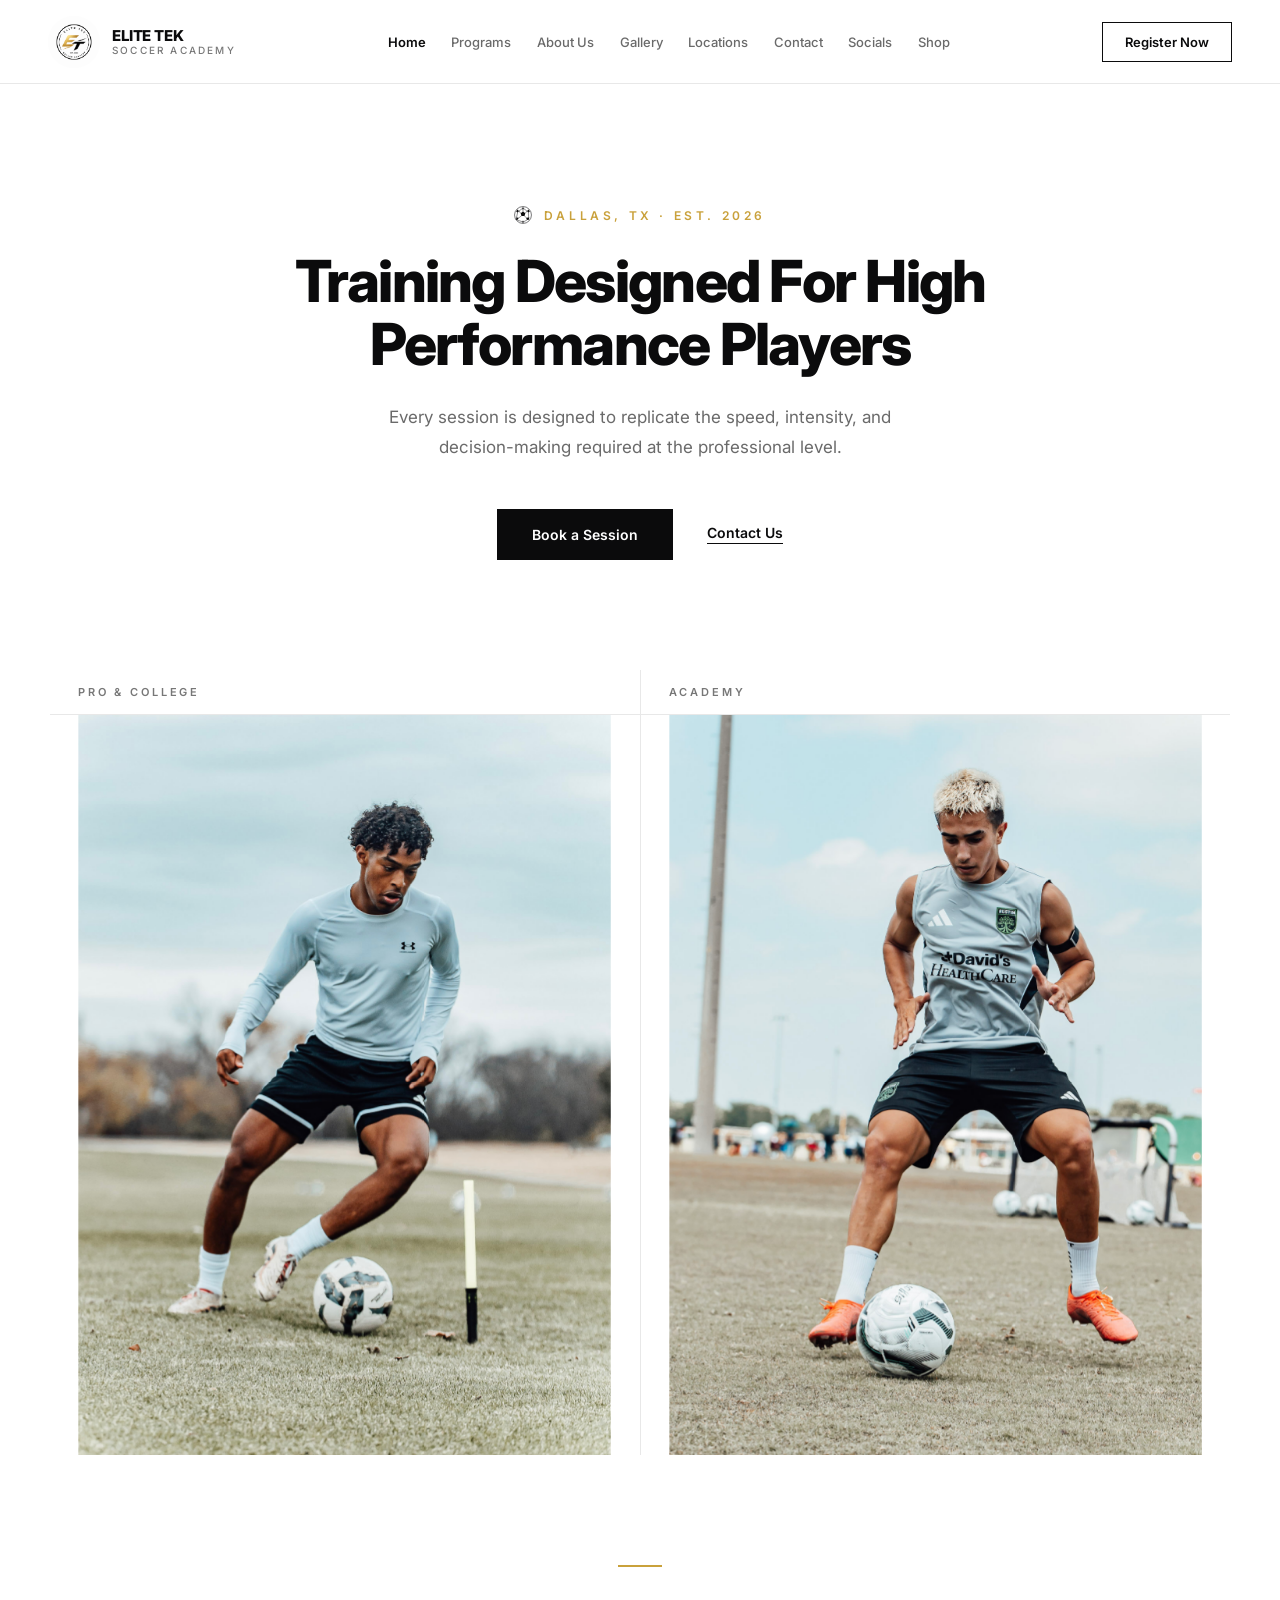
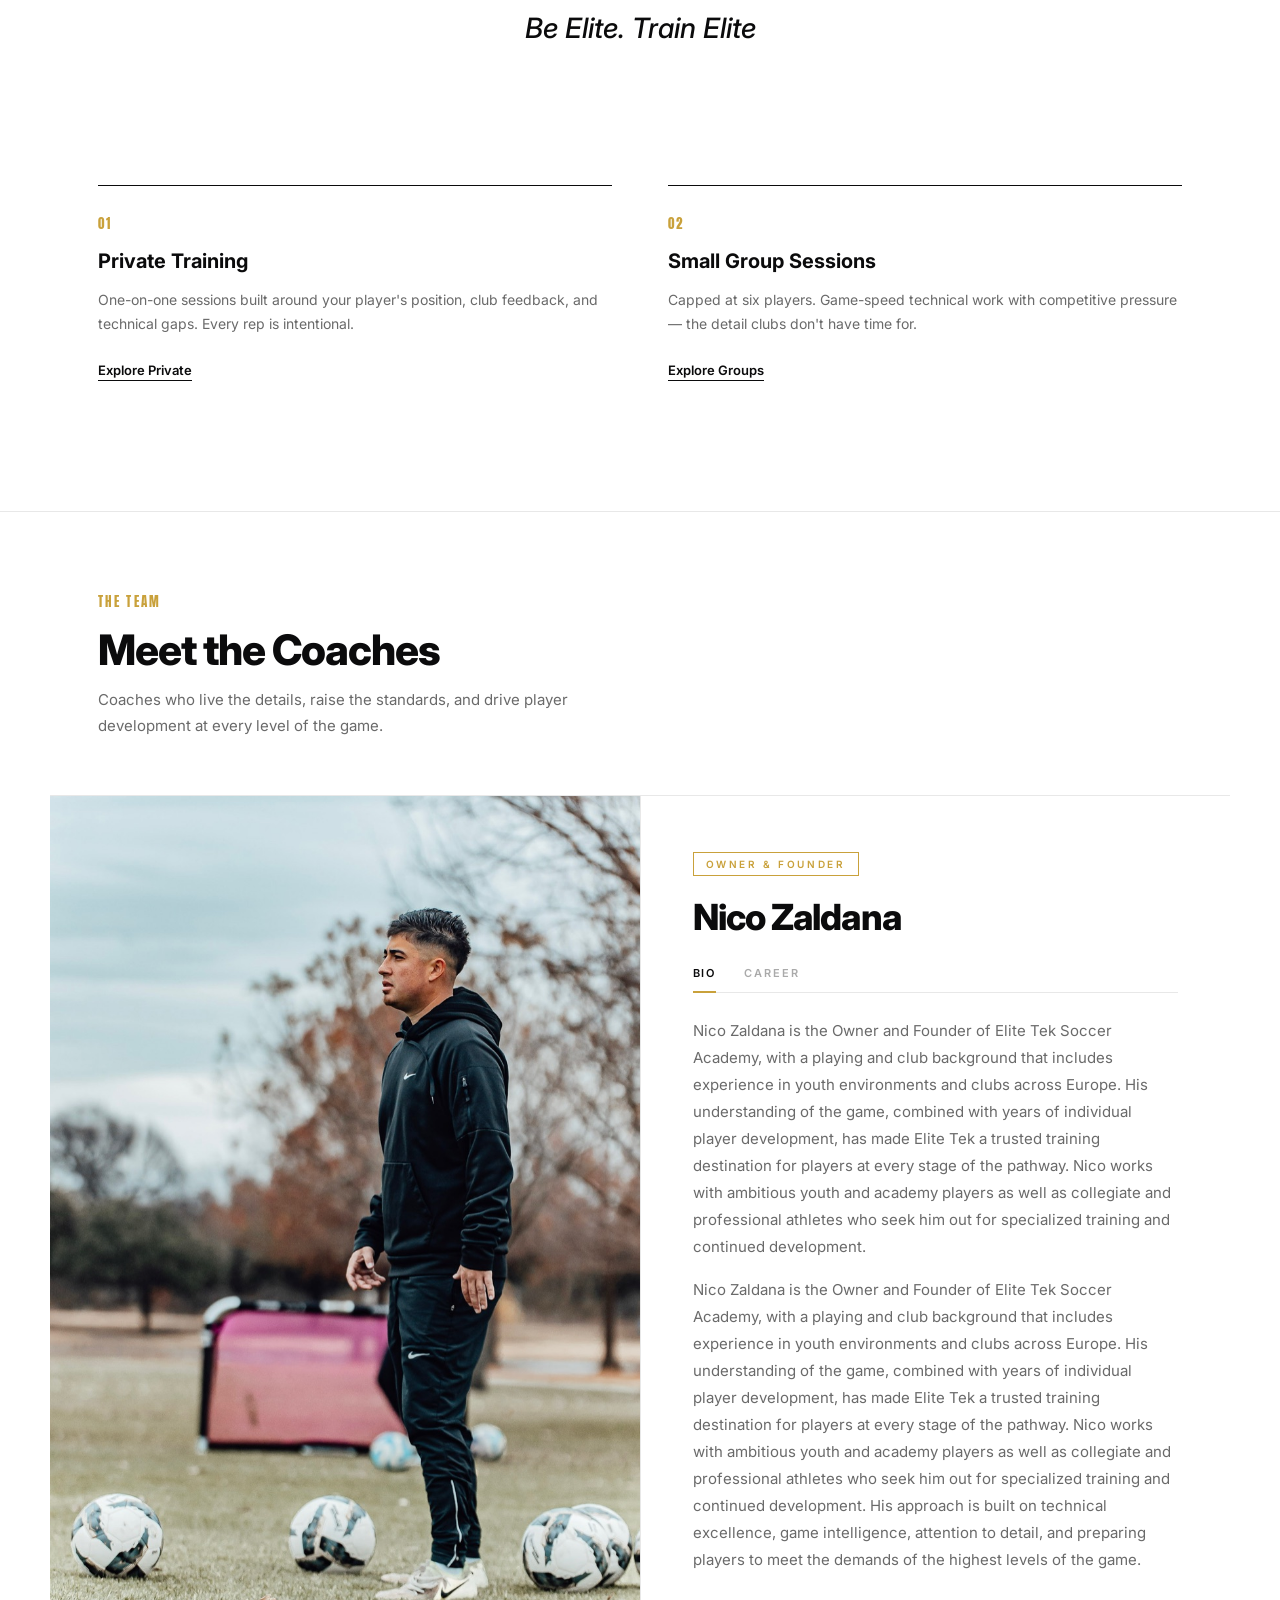
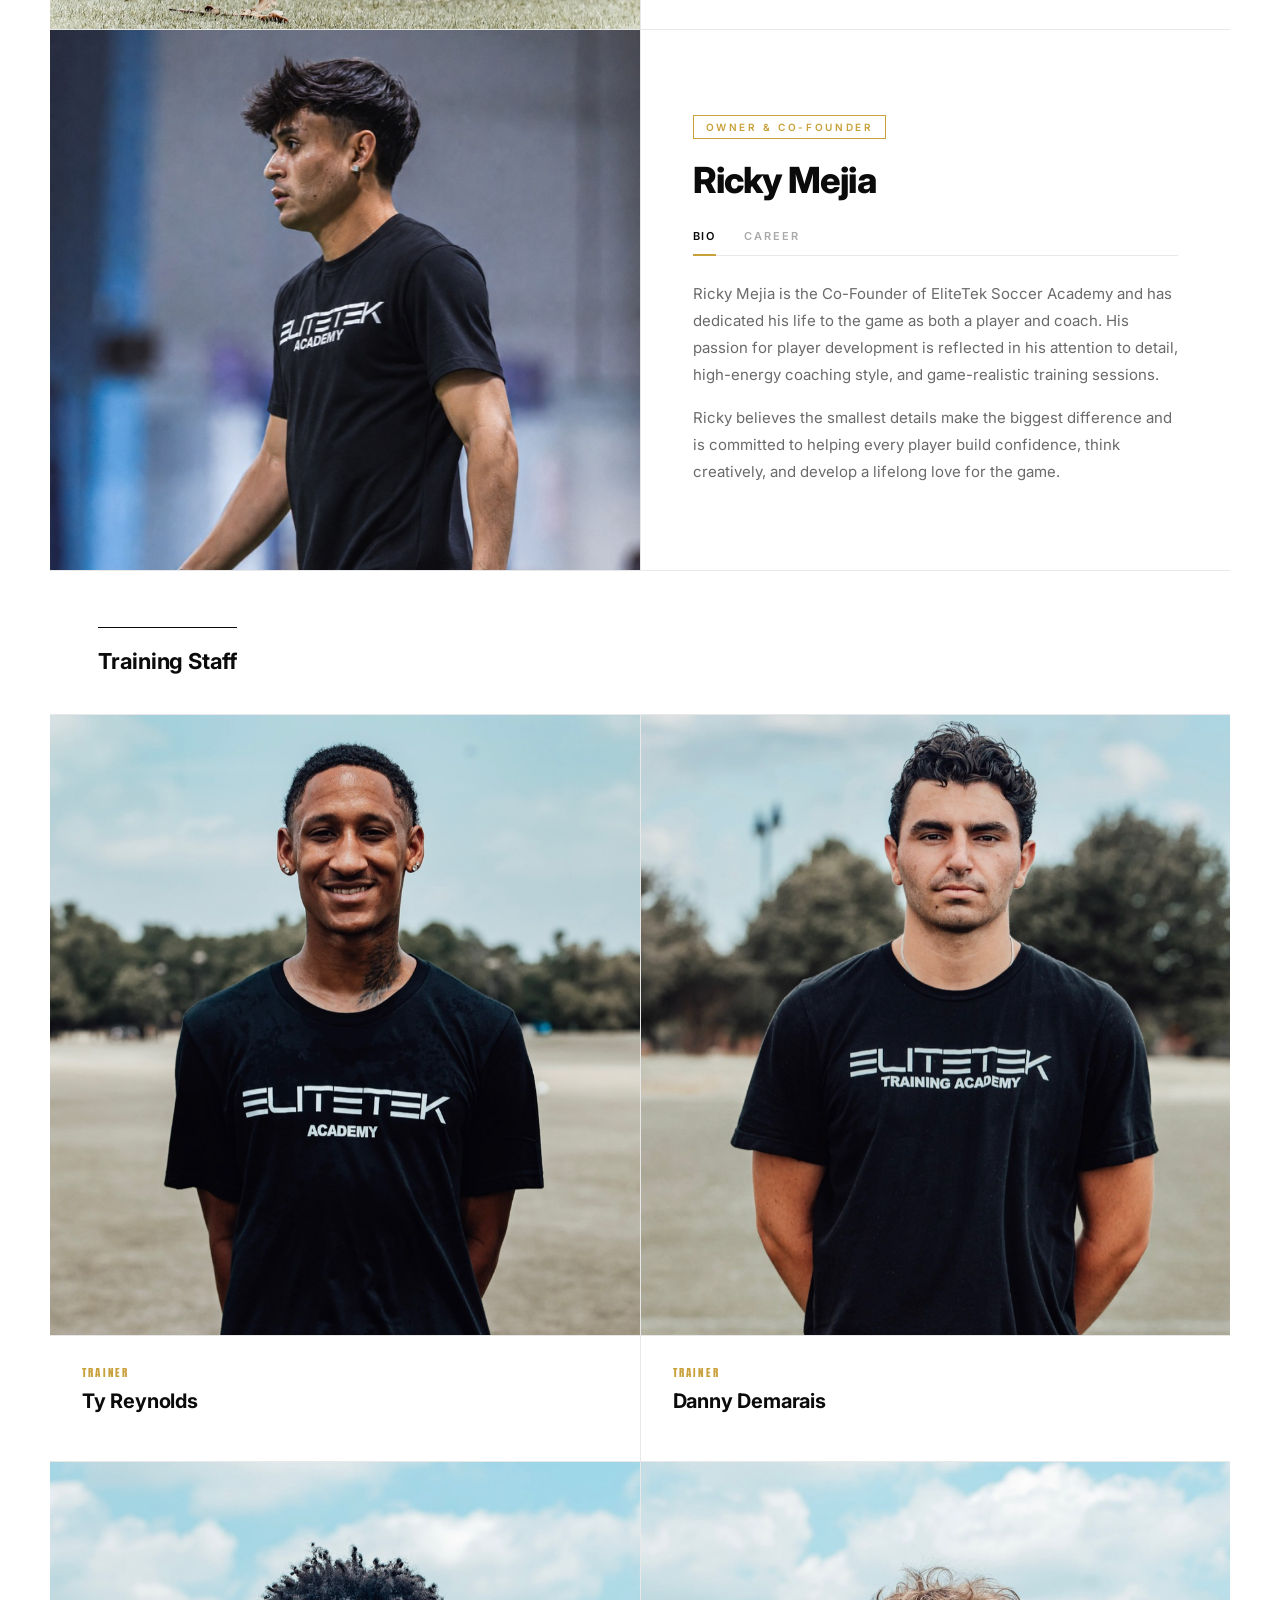
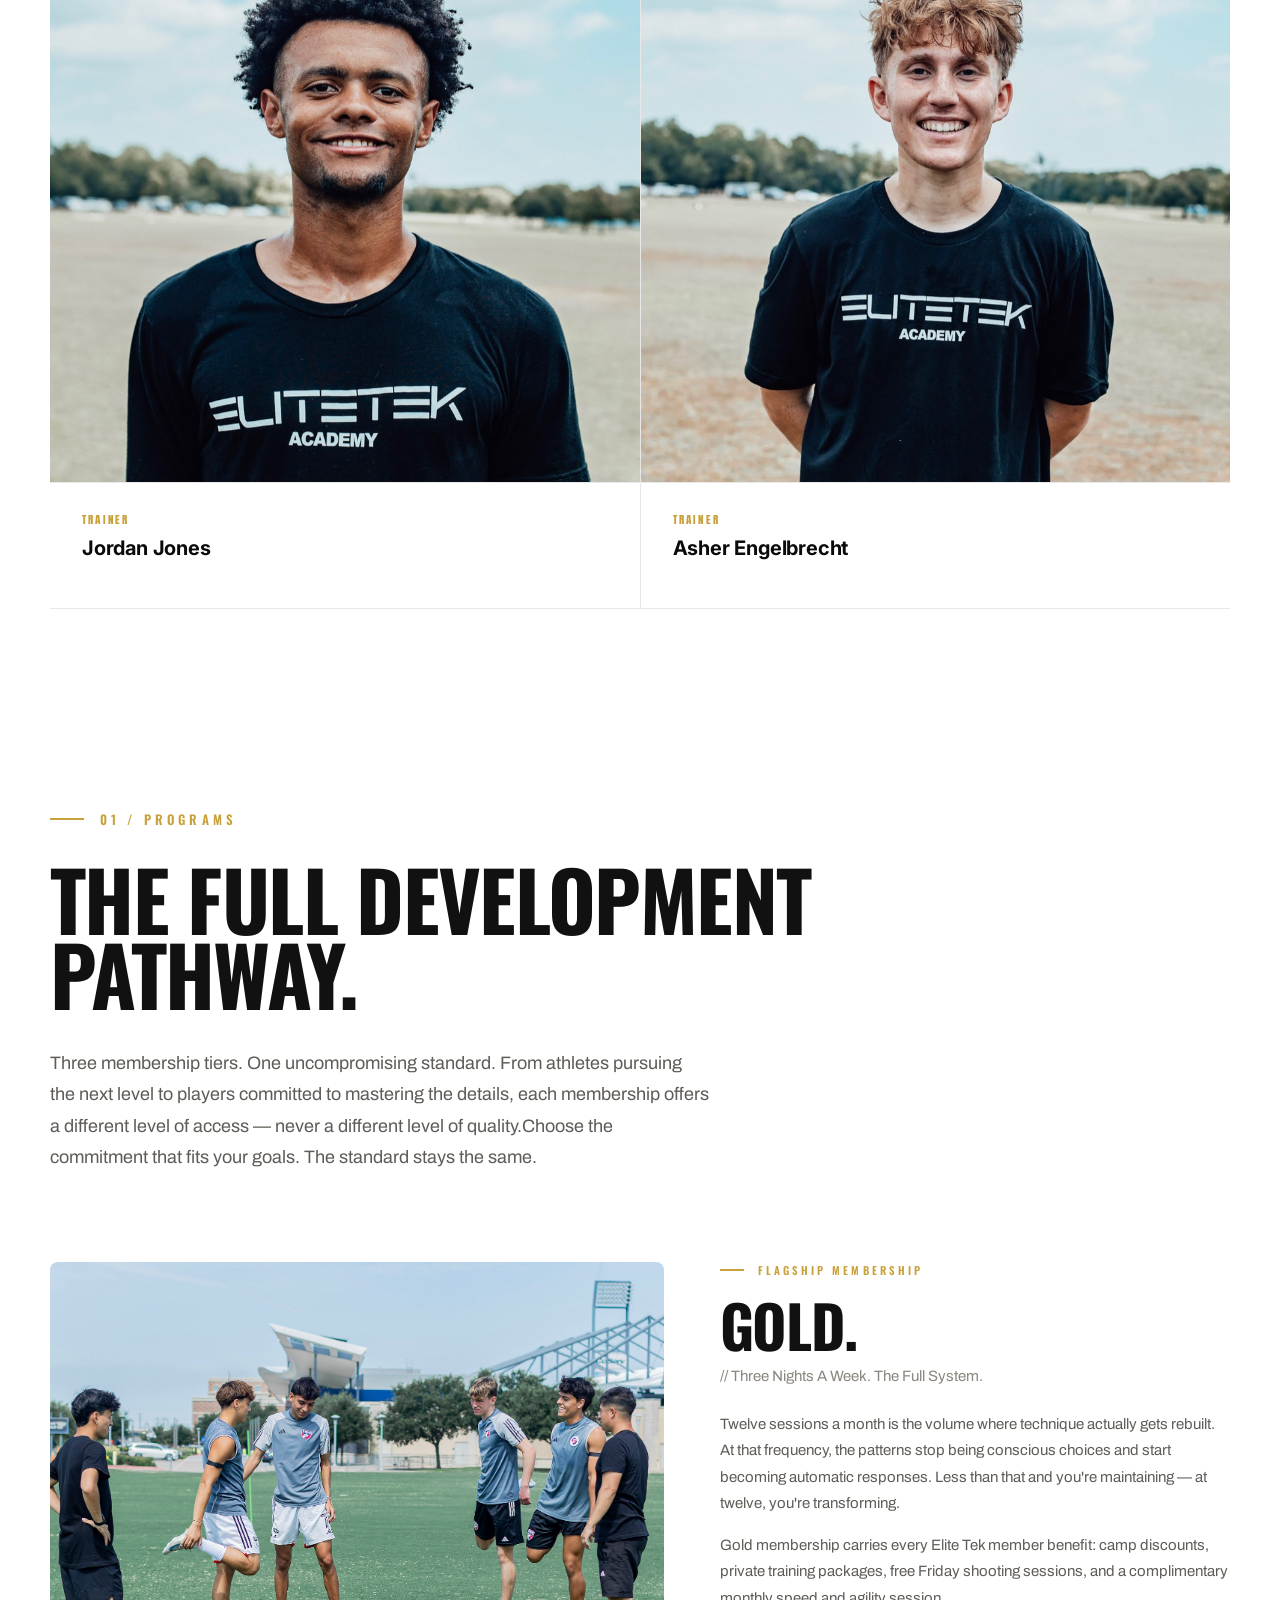
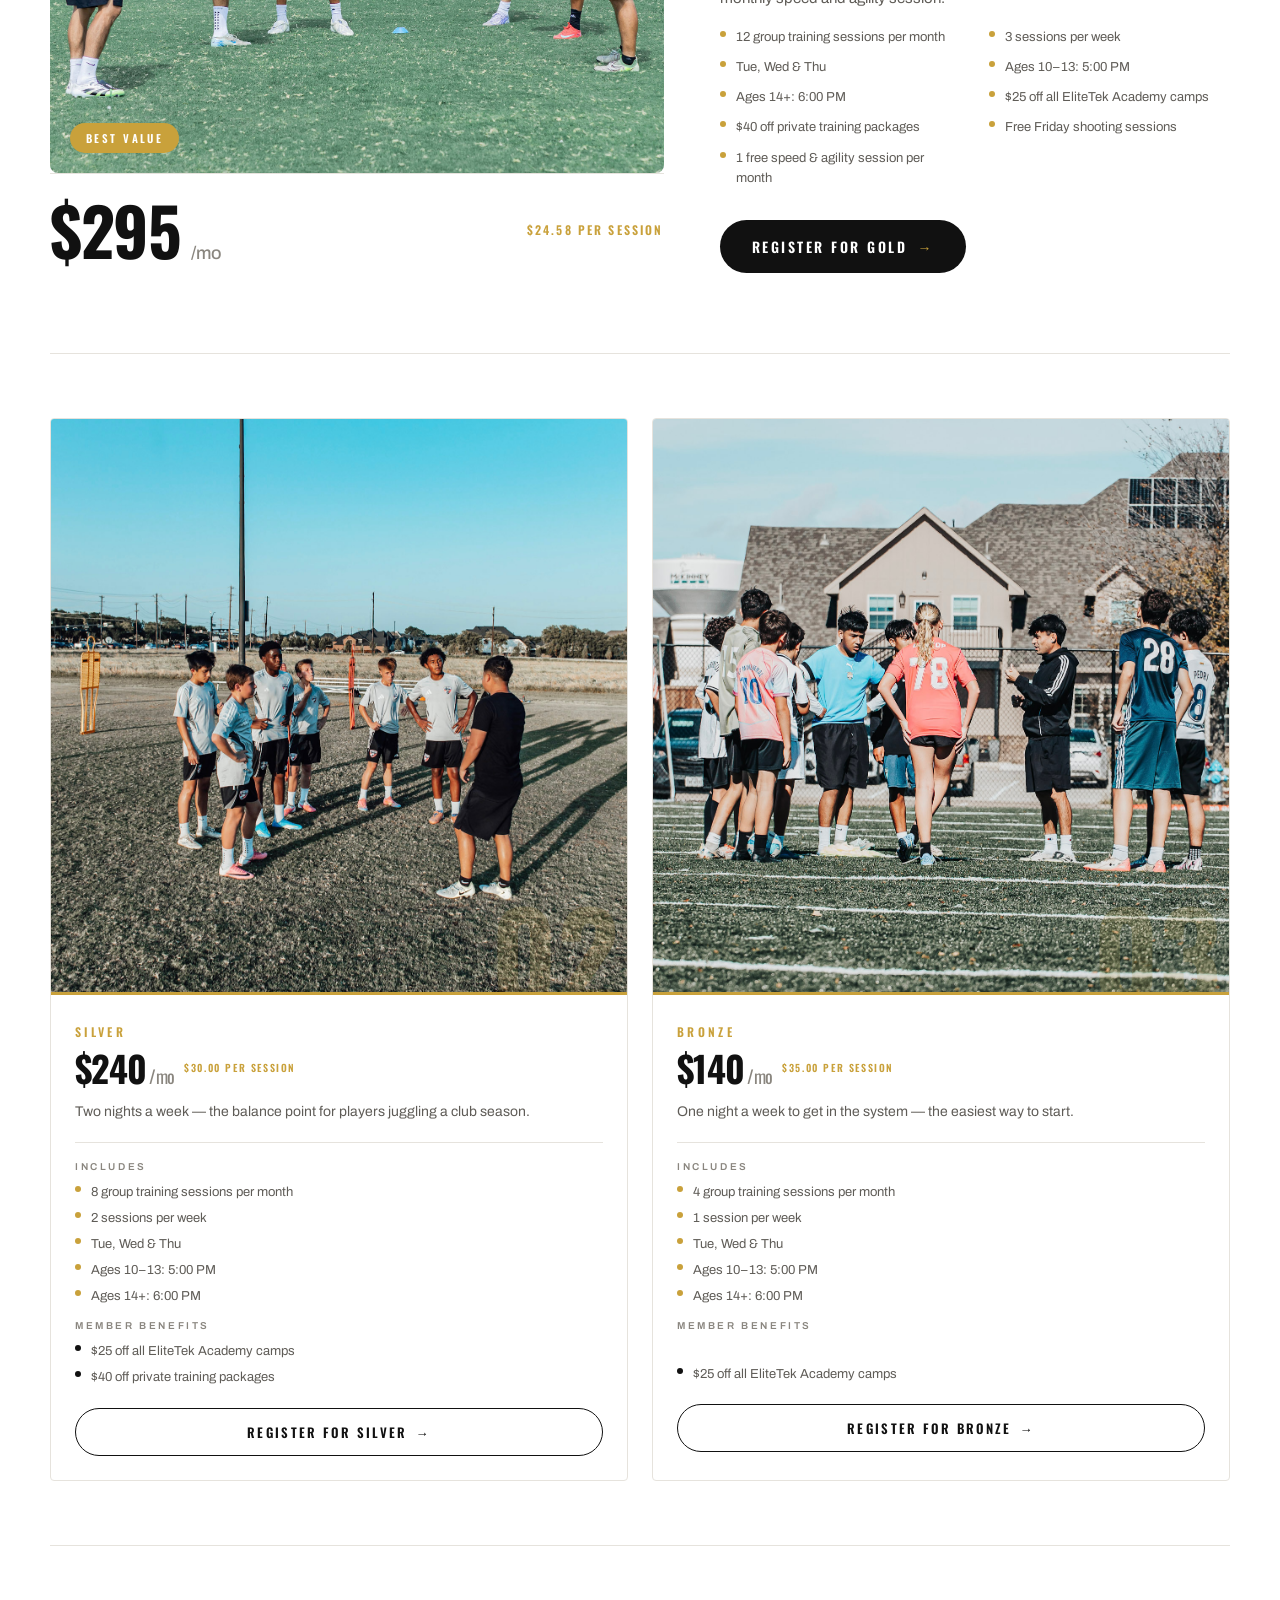
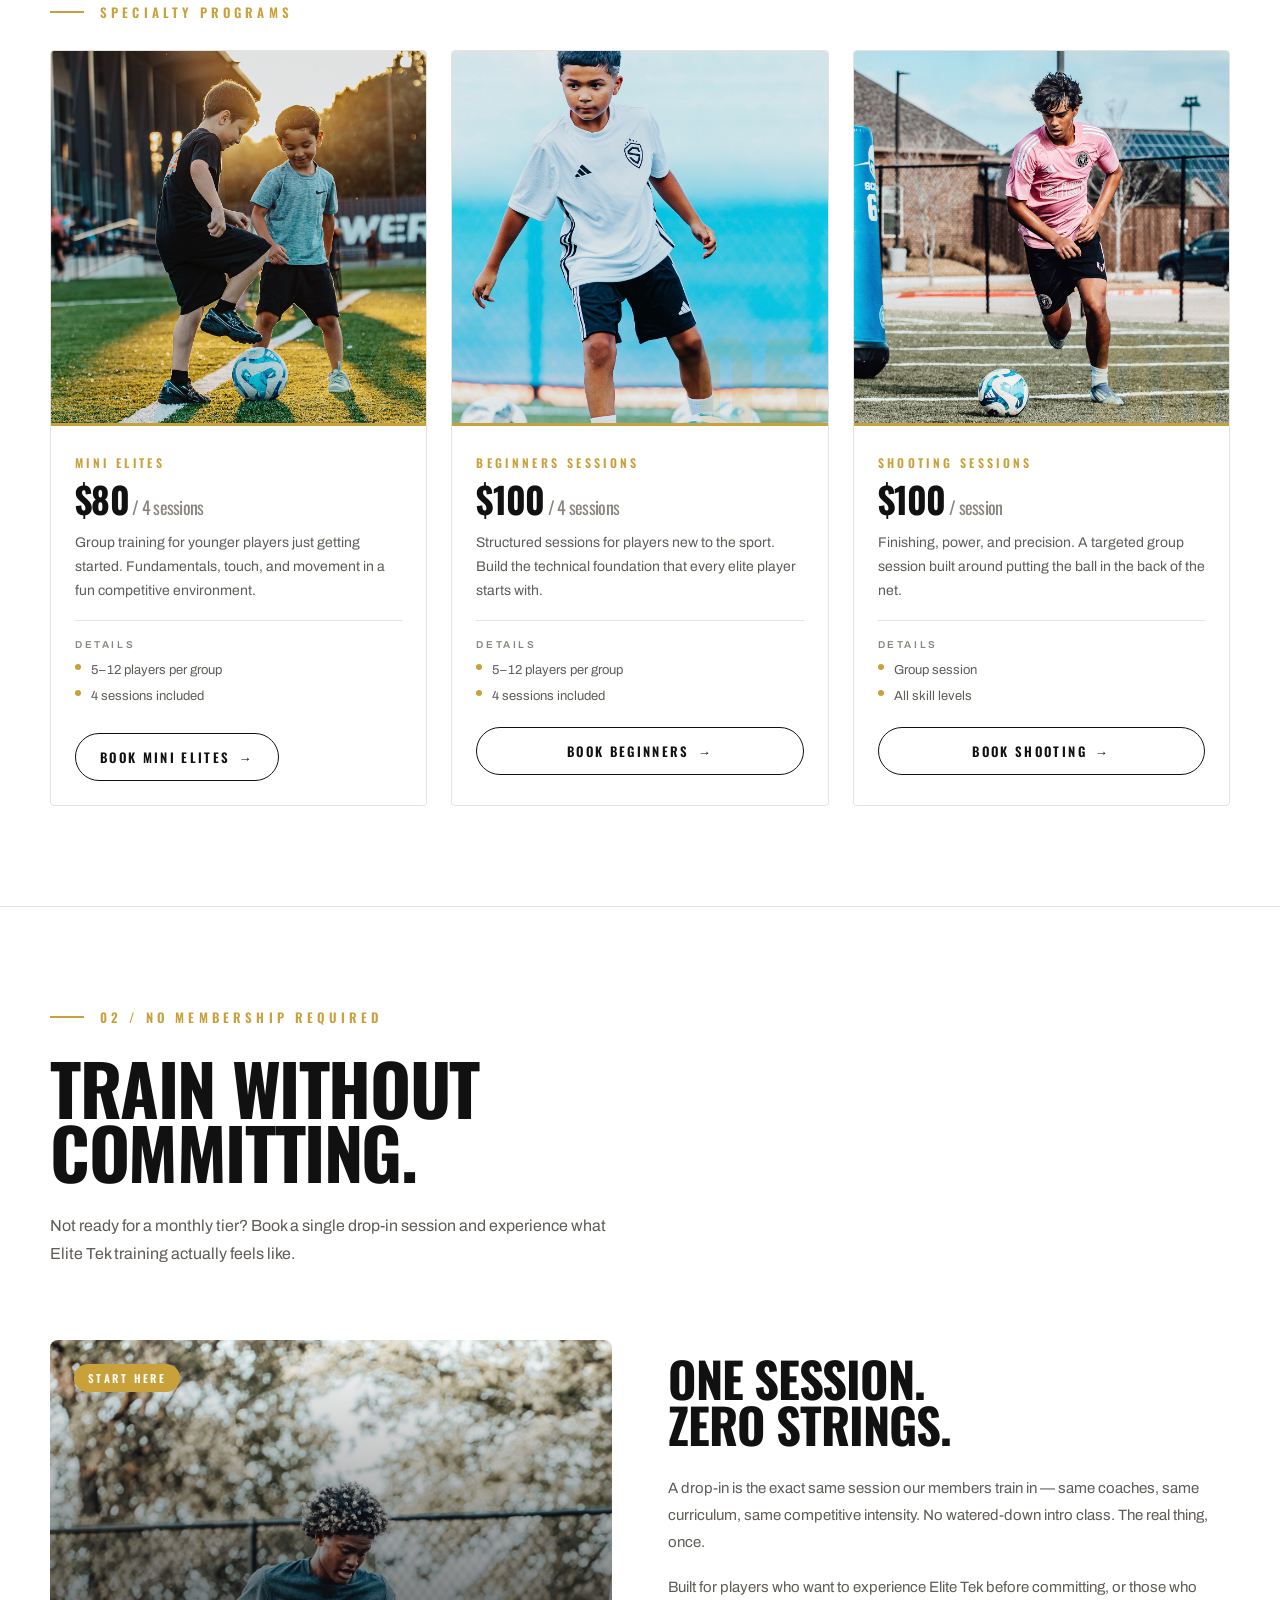
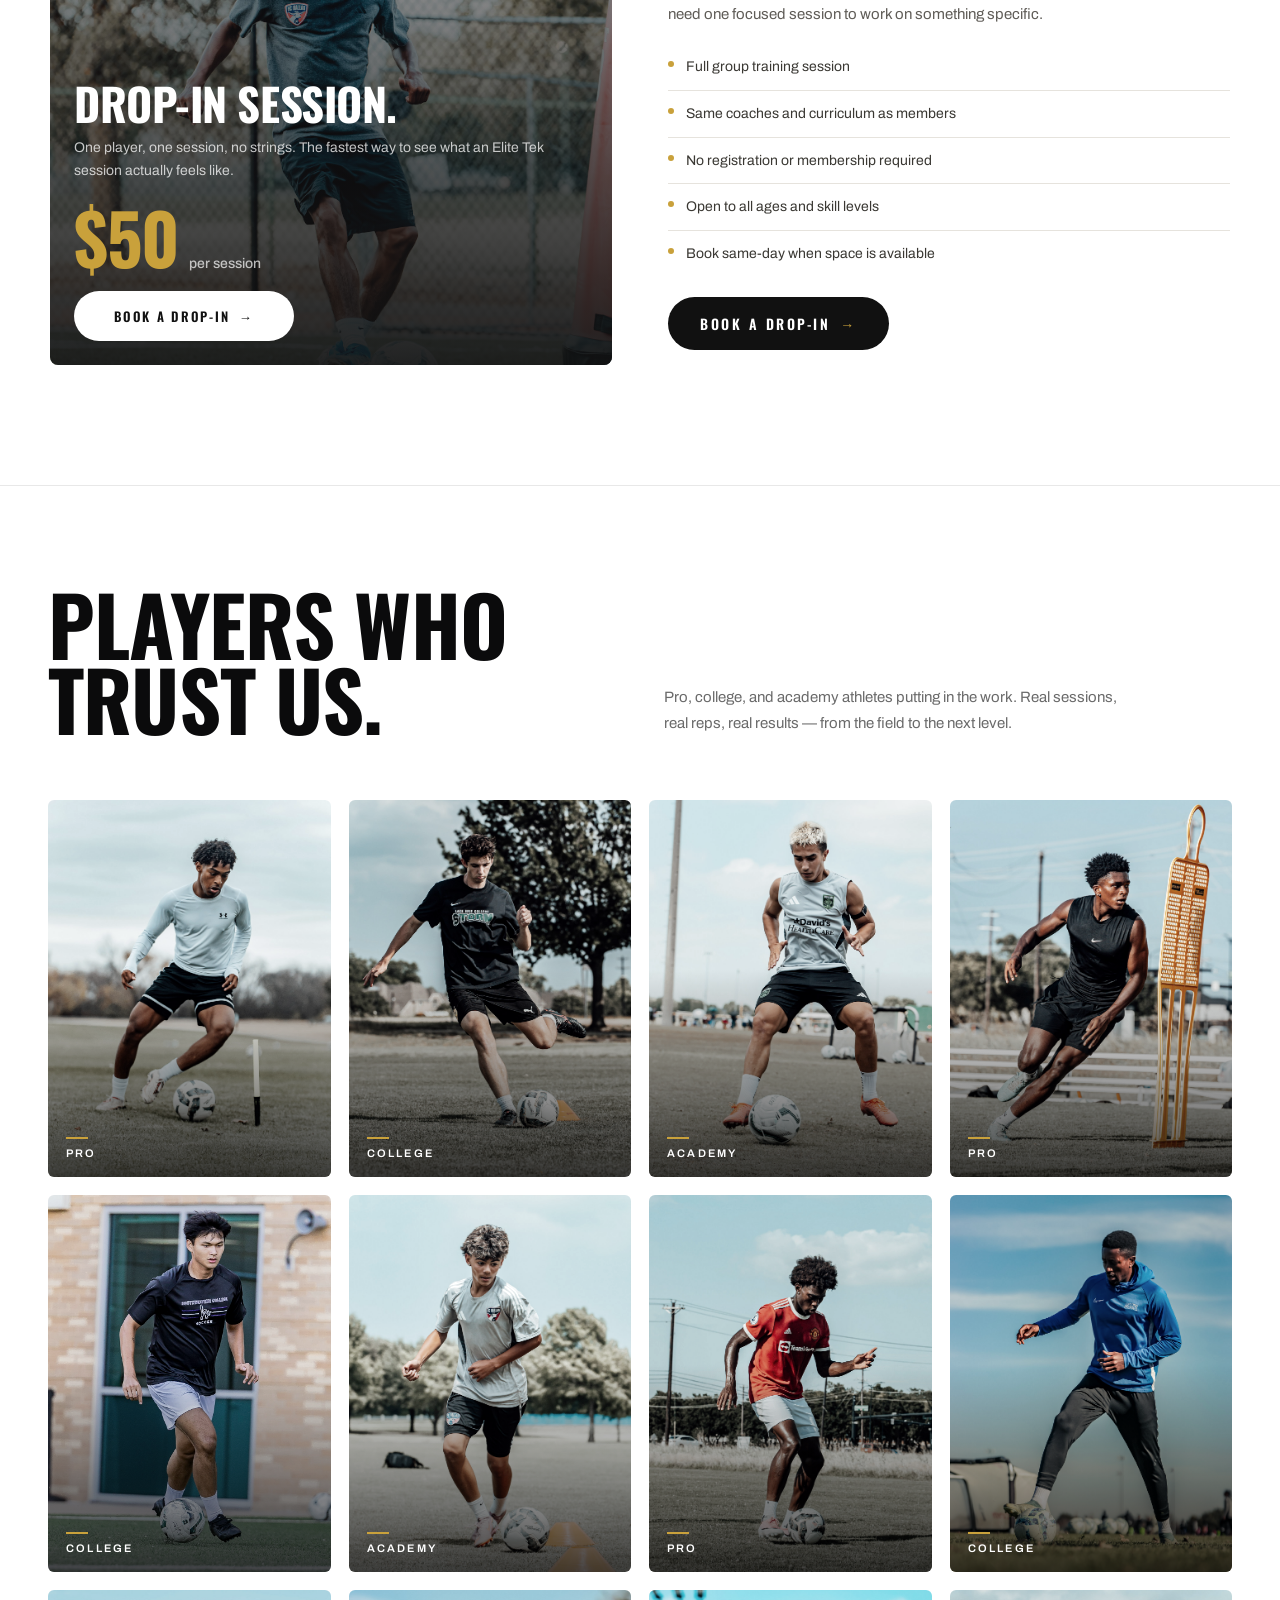
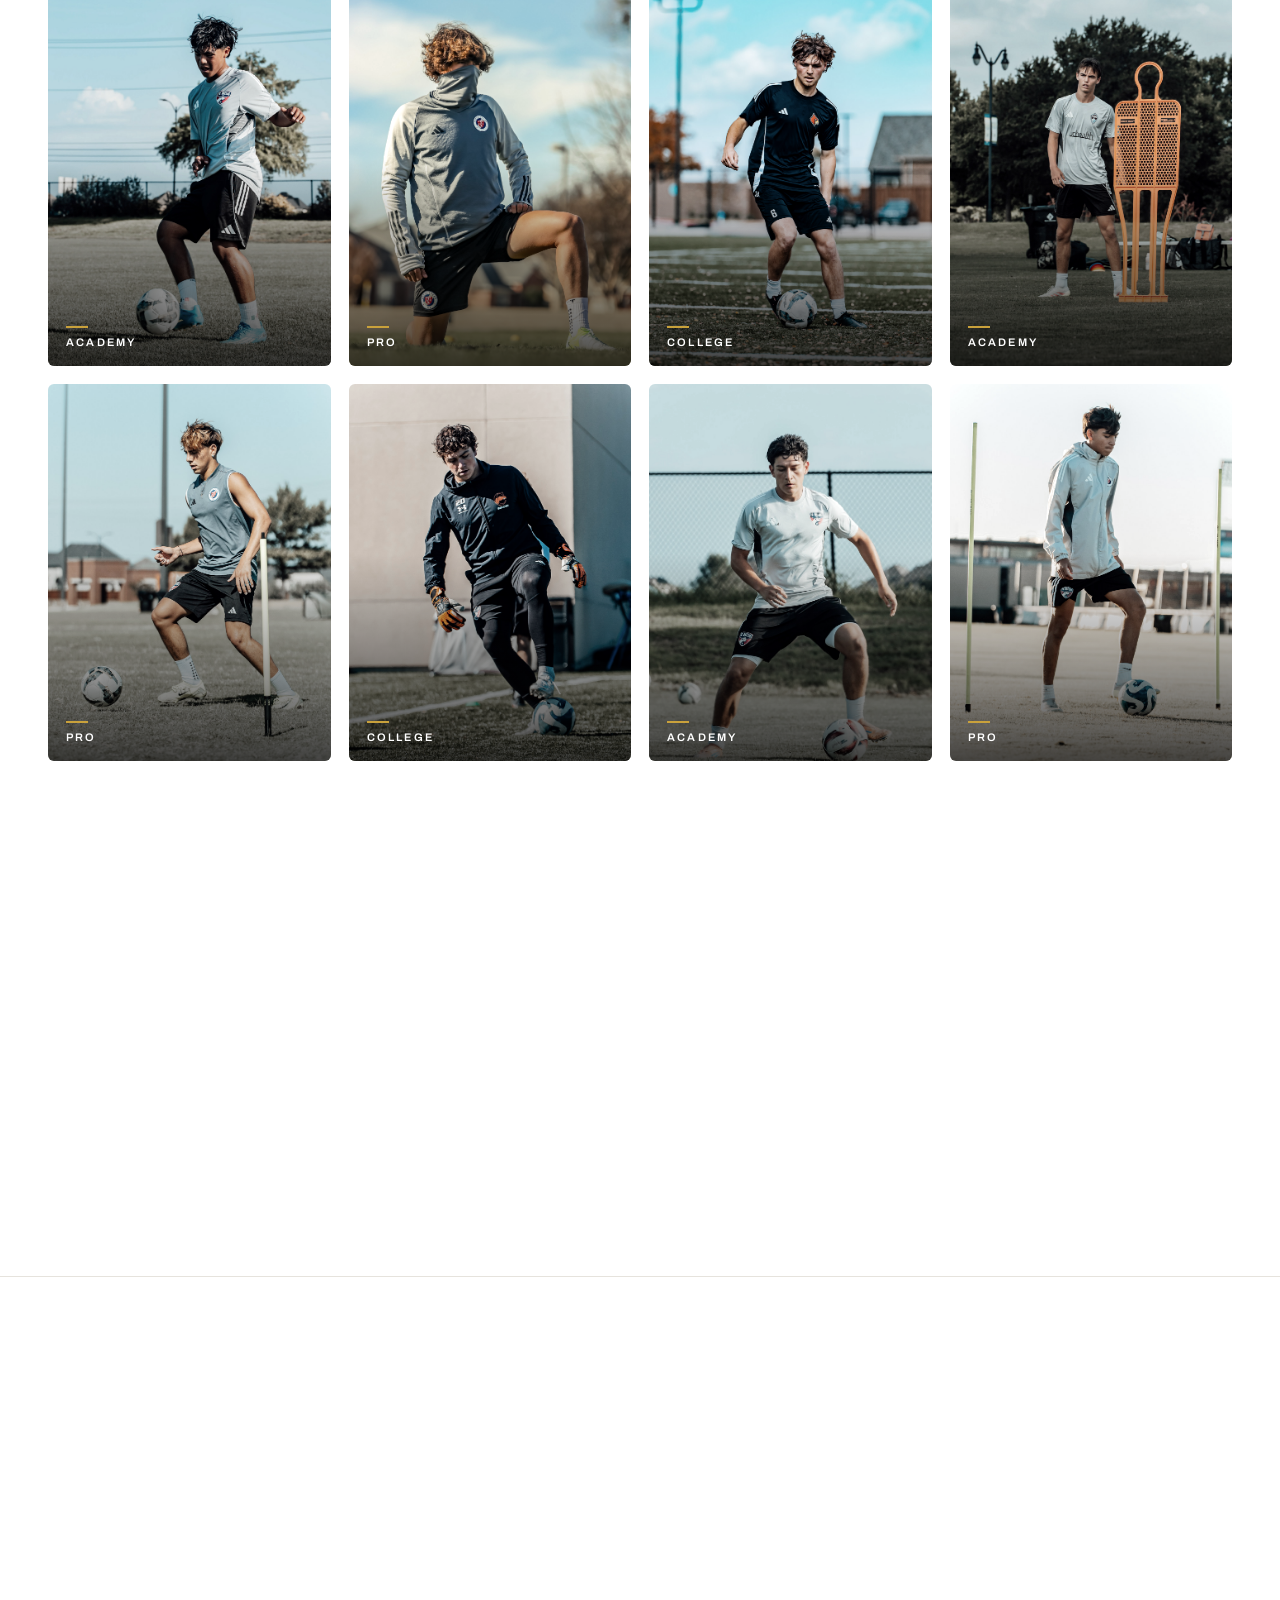
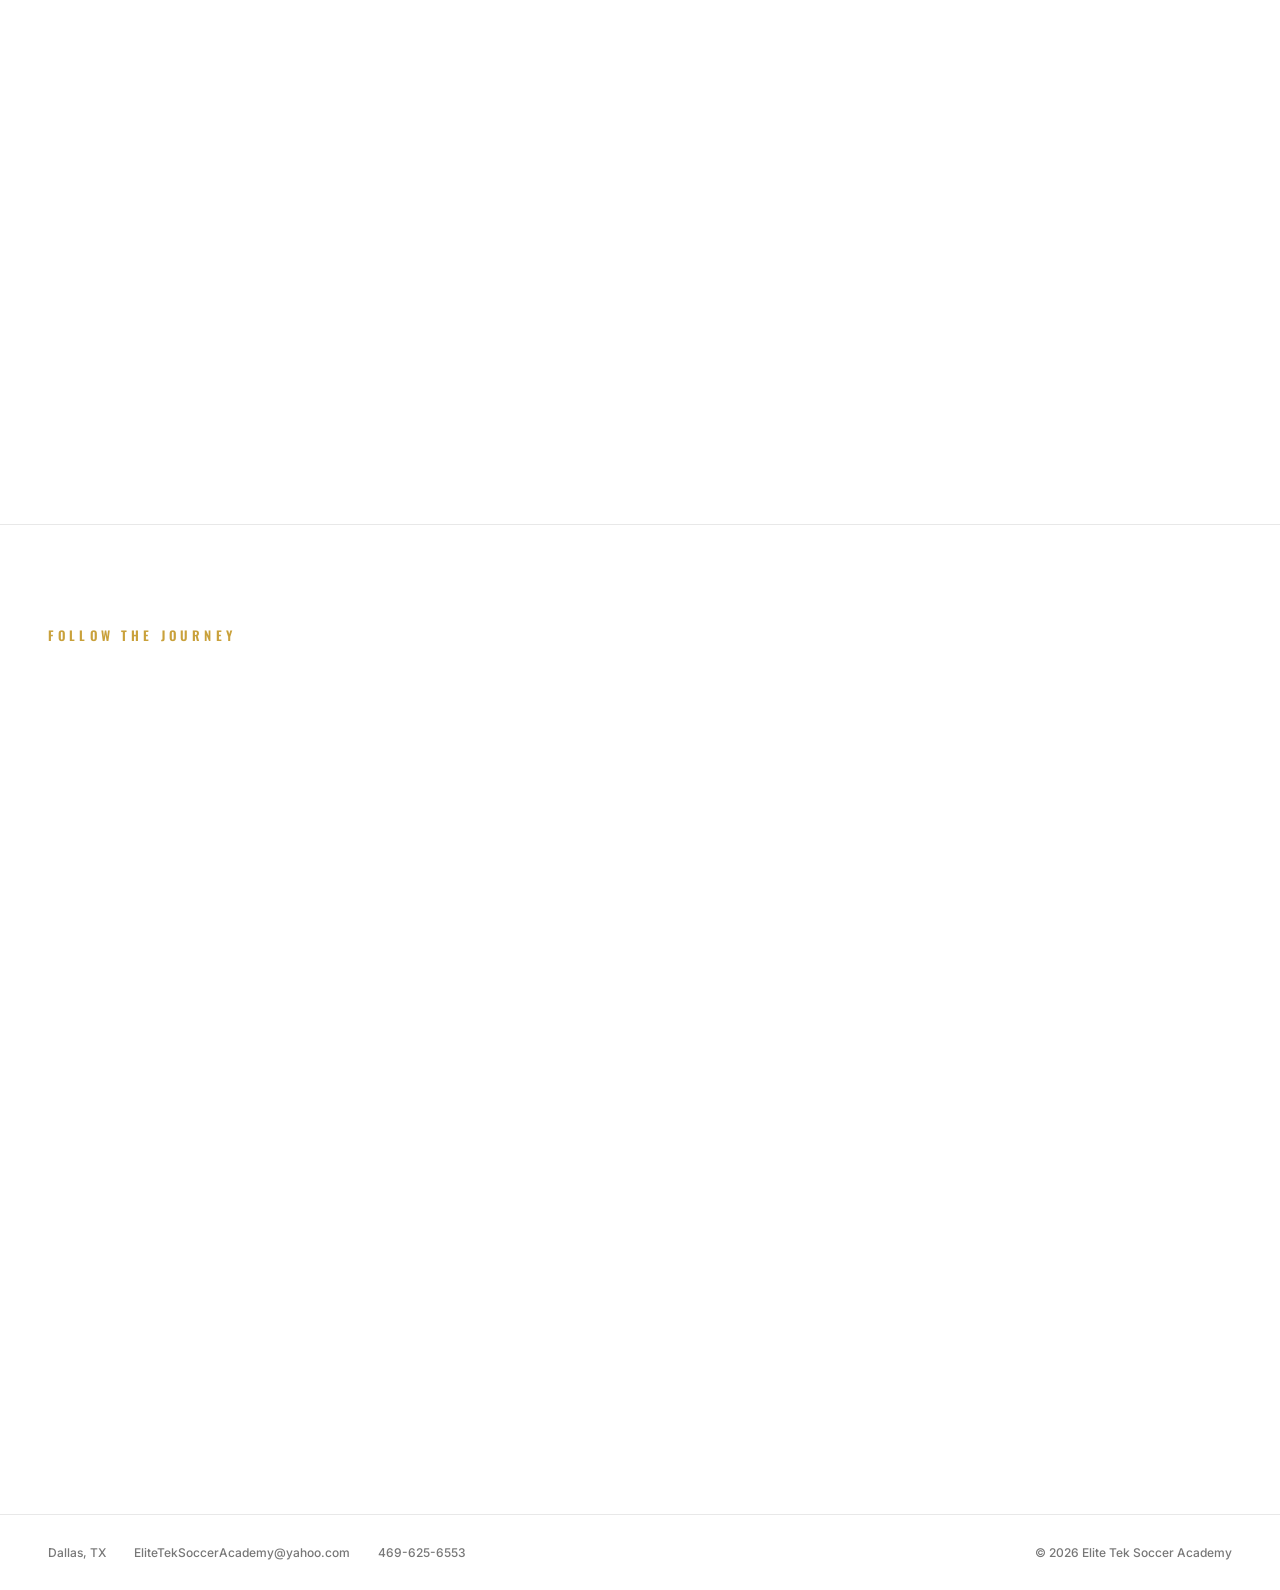
==== commit 06cad202: "added-client-fixes-7-27" ====
--- a/index.html
+++ b/index.html
@@ -153,7 +153,7 @@
     <section class="pull-quote">
         <div class="pull-quote-inner">
             <div class="quote-rule" data-reveal="0"></div>
-            <p class="quote-text" data-reveal="120">Individual Development. Elite Performance</p>
+            <p class="quote-text" data-reveal="120">Be Elite. Train Elite</p>
         </div>
     </section>
 
@@ -191,15 +191,15 @@
                 <img src="assets/Nico-Zaldana-owner.jpeg" alt="Nico Zaldana — Founder &amp; Head Coach">
             </div>
             <div class="about-owner-content">
-                <span class="about-badge">Owner</span>
+                <span class="about-badge">Owner &amp; Founder</span>
                 <h3 class="about-owner-name">Nico Zaldana</h3>
                 <div class="about-tabs" role="tablist">
                     <button class="about-tab active" data-tab="bio-nico" role="tab" aria-selected="true">Bio</button>
                     <button class="about-tab" data-tab="career-nico" role="tab" aria-selected="false">Career</button>
                 </div>
                 <div class="about-tab-panel active" id="bio-nico" role="tabpanel">
-                    <p class="about-owner-bio">Nico Zaldana is the Founder and Head Coach of Elite Tek Soccer Academy. A product of elite academies across Europe and the Americas, Nico brings a global perspective to player development that few coaches in the Dallas area can match. His philosophy is built on the technical precision and tactical intelligence he absorbed training at some of the world's most respected programs.</p>
-                    <p class="about-owner-bio">Under his guidance, players have improved their first touch, sharpened their decision-making, and earned spots on higher-level club teams. At Elite Tek, he builds more than skill. He builds the complete player.</p>
+                    <p class="about-owner-bio">Nico Zaldana is the Owner and Founder of Elite Tek Soccer Academy, with a playing and club background that includes experience in youth environments and clubs across Europe. His understanding of the game, combined with years of individual player development, has made Elite Tek a trusted training destination for players at every stage of the pathway. Nico works with ambitious youth and academy players as well as collegiate and professional athletes who seek him out for specialized training and continued development. </p>
+                    <p class="about-owner-bio">Nico Zaldana is the Owner and Founder of Elite Tek Soccer Academy, with a playing and club background that includes experience in youth environments and clubs across Europe. His understanding of the game, combined with years of individual player development, has made Elite Tek a trusted training destination for players at every stage of the pathway. Nico works with ambitious youth and academy players as well as collegiate and professional athletes who seek him out for specialized training and continued development. His approach is built on technical excellence, game intelligence, attention to detail, and preparing players to meet the demands of the highest levels of the game.</p>
                 </div>
                 <div class="about-tab-panel" id="career-nico" role="tabpanel">
                     <ul class="about-experience-list">
@@ -220,15 +220,15 @@
         <!-- Second owner -->
         <div class="about-owner about-owner--reverse">
             <div class="about-owner-content">
-                <span class="about-badge">Owner</span>
+                <span class="about-badge">Owner &amp; Co-Founder</span>
                 <h3 class="about-owner-name">Ricky Mejia</h3>
                 <div class="about-tabs" role="tablist">
                     <button class="about-tab active" data-tab="bio-ricky" role="tab" aria-selected="true">Bio</button>
                     <button class="about-tab" data-tab="career-ricky" role="tab" aria-selected="false">Career</button>
                 </div>
                 <div class="about-tab-panel active" id="bio-ricky" role="tabpanel">
-                    <p class="about-owner-bio">Ricky Mejia brings a playing career that spans professional development, college soccer, and international competition with the Mexico Futsal National Team. From FC Dallas MLS Next to semi-professional play with Fort Worth Vaqueros, Ricky's firsthand experience at every level of the game gives him a sharp eye for exactly what separates good players from great ones.</p>
-                    <p class="about-owner-bio">At Elite Tek, Ricky channels that experience into every session, helping players develop the technical quality and competitive mentality required to reach the next level.</p>
+                    <p class="about-owner-bio">Ricky Mejia is the Co-Founder of EliteTek Soccer Academy and has dedicated his life to the game as both a player and coach. His passion for player development is reflected in his attention to detail, high-energy coaching style, and game-realistic training sessions. </p>
+                    <p class="about-owner-bio">Ricky believes the smallest details make the biggest difference and is committed to helping every player build confidence, think creatively, and develop a lifelong love for the game.</p>
                 </div>
                 <div class="about-tab-panel" id="career-ricky" role="tabpanel">
                     <ul class="about-experience-list">
@@ -313,8 +313,13 @@
         <div class="programs-flagship" data-reveal="0">
             <div class="programs-flagship-left">
                 <div class="programs-flagship-photo-wrap">
-                    <img src="PlayerPhotos/College/IMG_4350.jpeg" alt="Elite Tek training session" class="programs-flagship-img">
+                    <img src="assets/Membership-photos/gold-membership.jpeg" alt="Elite Tek training session" class="programs-flagship-img">
                     <span class="programs-best-value-pill">Best Value</span>
+                </div>
+                <div class="programs-price-bar">
+                    <span class="programs-price-amount">$295</span>
+                    <span class="programs-price-mo">/mo</span>
+                    <span class="programs-price-session">$24.58 PER SESSION</span>
                 </div>
             </div>
             <div class="programs-flagship-right">
@@ -326,11 +331,6 @@
                 <p class="programs-gold-tagline">// Three Nights A Week. The Full System.</p>
                 <p class="programs-gold-body">Twelve sessions a month is the volume where technique actually gets rebuilt. At that frequency, the patterns stop being conscious choices and start becoming automatic responses. Less than that and you're maintaining — at twelve, you're transforming.</p>
                 <p class="programs-gold-body">Gold membership carries every Elite Tek member benefit: camp discounts, private training packages, free Friday shooting sessions, and a complimentary monthly speed and agility session.</p>
-                <div class="programs-price-bar">
-                    <span class="programs-price-amount">$295</span>
-                    <span class="programs-price-mo">/mo</span>
-                    <span class="programs-price-session">$24.58 PER SESSION</span>
-                </div>
                 <ul class="programs-bullets-grid" id="gold-bullets"></ul>
                 <a href="#contact" class="programs-cta-pill">REGISTER FOR GOLD <span aria-hidden="true">→</span></a>
             </div>
@@ -341,7 +341,7 @@
             <!-- SILVER -->
             <div class="prog-card" data-reveal="0">
                 <div class="prog-card-photo-wrap">
-                    <img src="PlayerPhotos/Pro/IMG_1957.jpeg" alt="Elite Tek Silver membership" class="prog-card-photo">
+                    <img src="assets/Membership-photos/silver-membership.jpeg" alt="Elite Tek Silver membership" class="prog-card-photo">
                     <span class="prog-card-num" aria-hidden="true">02</span>
                 </div>
                 <div class="prog-card-body">
@@ -371,7 +371,7 @@
             <!-- BRONZE -->
             <div class="prog-card" data-reveal="90">
                 <div class="prog-card-photo-wrap">
-                    <img src="PlayerPhotos/Academy/IMG_0897.jpeg" alt="Elite Tek Bronze membership" class="prog-card-photo">
+                    <img src="assets/Membership-photos/bronze-membership.jpeg" alt="Elite Tek Bronze membership" class="prog-card-photo">
                     <span class="prog-card-num" aria-hidden="true">03</span>
                 </div>
                 <div class="prog-card-body">
@@ -409,7 +409,7 @@
             <!-- MINI ELITES -->
             <div class="prog-card" data-reveal="0">
                 <div class="prog-card-photo-wrap">
-                    <img src="PlayerPhotos/Academy/IMG_0463.jpeg" alt="Mini Elites program" class="prog-card-photo">
+                    <img src="assets/Membership-photos/mini-elites.jpeg" alt="Mini Elites program" class="prog-card-photo">
                     <span class="prog-card-num" aria-hidden="true">04</span>
                 </div>
                 <div class="prog-card-body">
@@ -428,8 +428,8 @@
 
             <!-- BEGINNERS SESSIONS -->
             <div class="prog-card" data-reveal="90">
-                <div class="prog-card-photo-wrap">
-                    <img src="PlayerPhotos/Academy/IMG_1025.jpeg" alt="Beginners Sessions" class="prog-card-photo">
+                <div class="prog-card-photo-wrap fix-card-photo">
+                    <img src="assets/Membership-photos/begginers.jpeg" alt="Beginners Sessions" class="prog-card-photo">
                     <span class="prog-card-num" aria-hidden="true">05</span>
                 </div>
                 <div class="prog-card-body">
@@ -450,7 +450,7 @@
             <!-- SHOOTING SESSIONS -->
             <div class="prog-card" data-reveal="180">
                 <div class="prog-card-photo-wrap">
-                    <img src="PlayerPhotos/Pro/IMG_1833.jpeg" alt="Shooting Sessions" class="prog-card-photo">
+                    <img src="assets/Membership-photos/shooting.jpeg" alt="Shooting Sessions" class="prog-card-photo">
                     <span class="prog-card-num" aria-hidden="true">06</span>
                 </div>
                 <div class="prog-card-body">
@@ -487,7 +487,7 @@
         <div class="dropin-body-grid">
 
             <div class="dropin-featured-card" data-reveal="0">
-                <img src="PlayerPhotos/Pro/IMG_4092.jpeg" alt="Elite Tek training" class="dropin-featured-bg">
+                <img src="assets/Membership-photos/Drop-in-session.jpeg" alt="Elite Tek training" class="dropin-featured-bg">
                 <div class="dropin-featured-scrim"></div>
                 <div class="dropin-featured-content">
                     <span class="dropin-start-pill">START HERE</span>
--- a/style.css
+++ b/style.css
@@ -320,6 +320,11 @@
             min-width: 0;
             position: relative;
             background: #ffffff;
+        }
+
+        @keyframes kenburns {
+            from { transform: scale(1.0); }
+            to   { transform: scale(1.08); }
         }
 
         .photo-panel .slide {
@@ -336,10 +341,12 @@
             display: block;
             max-width: none;
             will-change: transform, opacity;
+            transition: opacity 0.9s ease;
         }
 
         .photo-panel .slide.active {
             opacity: 1;
+            animation: kenburns 4.5s ease-out both;
         }
 
         /* ── PULL QUOTE ── */
@@ -690,14 +697,16 @@
         .trainer-photo {
             height: 620px;
             overflow: hidden;
+         
         }
 
         .trainer-photo img {
             width: 100%;
             height: 100%;
             object-fit: cover;
-            object-position: center top;
+            object-position: center 50%;
             display: block;
+
         }
 
         .trainer-photo--jordan img {
@@ -795,18 +804,31 @@
             max-width: 1180px;
             margin: 0 auto 64px;
             display: grid;
-            grid-template-columns: 45% 1fr;
+            grid-template-columns: 52% 1fr;
             gap: 56px;
             align-items: start;
             padding-bottom: 80px;
             border-bottom: 1px solid #e6e3dd;
         }
 
+        .programs-flagship-left {
+            display: flex;
+            flex-direction: column;
+            gap: 0;
+        }
+
+        .programs-flagship-left .programs-price-bar {
+            margin: 0;
+            border-top: 1px solid #e6e3dd;
+            border-bottom: none;
+            padding: 22px 0 0;
+        }
+
         .programs-flagship-photo-wrap {
             position: relative;
             border-radius: 8px;
             overflow: hidden;
-            aspect-ratio: 4/5;
+            aspect-ratio: 1.2;
         }
 
         .programs-flagship-img {
@@ -994,7 +1016,7 @@
         .prog-card-photo-wrap {
             position: relative;
             overflow: hidden;
-            aspect-ratio: 16/10;
+            aspect-ratio: 1.0;
         }
 
         .prog-card-photo-wrap::after {
@@ -1014,14 +1036,20 @@
         .prog-card--in .prog-card-photo-wrap::after {
             transform: scaleX(1);
         }
-
+       
         .prog-card-photo {
             width: 100%;
             height: 100%;
             object-fit: cover;
-            object-position: center top;
+            object-position: center;
             display: block;
         }
+
+        .fix-card-photo .prog-card-photo {
+            object-position: center 38%;
+        }
+
+        
 
         .prog-card-num {
             position: absolute;
@@ -1271,6 +1299,7 @@
             min-height: 540px;
             display: flex;
             flex-direction: column;
+            aspect-ratio: .9;
         }
 
         .dropin-info-col {
@@ -1619,6 +1648,7 @@
             .hero h1 { font-size: 36px; }
             .hero-sub { font-size: 15px; }
 
+
             /* Photo row */
             .photo-row { grid-template-columns: 1fr; max-width: 100%; width: 100%; }
             .photo-panel { height: auto; aspect-ratio: 3/4; }
@@ -1653,13 +1683,14 @@
             .about-staff-header { padding: 40px 24px 28px; }
             .about-trainers-grid { grid-template-columns: 1fr; margin-bottom: 72px; }
             .trainer-info { padding: 22px 24px 28px; }
-            .trainer-photo { height: 360px; background: none; }
-            .trainer-photo img { width: 100%; height: 100%; object-fit: cover; object-position: center 0%; }
+            .trainer-photo { height: 300px; background: none; }
+            .trainer-photo img { width: 100%; height: 100%; object-fit: cover; object-position: center 30%; }
 
             /* Programs */
             .programs-section { padding: 0 24px 80px; }
             .programs-intro { padding-top: 64px; padding-bottom: 56px; }
             .programs-intro-para { font-size: 16px; }
+            .programs-headline { font-size: 34px; }
             .programs-flagship { grid-template-columns: 1fr; gap: 32px; padding-bottom: 56px; margin-bottom: 40px; }
             .programs-price-amount { font-size: 48px; }
             .programs-price-session { margin-left: 0; flex-basis: 100%; }
@@ -2009,6 +2040,7 @@
         @media (max-width: 820px) {
             .roster-section { padding: 72px 24px 80px; }
             .roster-header { grid-template-columns: 1fr; gap: 24px; margin-bottom: 48px; }
+            .roster-heading { font-size: 36px; }
             .roster-grid { grid-template-columns: repeat(auto-fill, minmax(150px, 1fr)); gap: 10px; }
             .roster-card-info { padding: 0 14px 14px; }
         }
@@ -2224,6 +2256,7 @@
         @media (max-width: 820px) {
             .socials-section { padding: 72px 24px 80px; }
             .socials-header { grid-template-columns: 1fr; gap: 24px; margin-bottom: 48px; }
+            .socials-heading { font-size: 36px; }
             .socials-grid { grid-template-columns: 1fr; gap: 16px; }
             .social-card { aspect-ratio: auto; min-height: 360px; }
             .social-card-handle { font-size: 19px; }
@@ -2440,4 +2473,5 @@
             }
             .loc-band--reverse .loc-photo-col { order: 0; }
             .loc-band--reverse .loc-content-col { order: 1; }
-        }
+            .loc-name { font-size: 26px; }
+        }
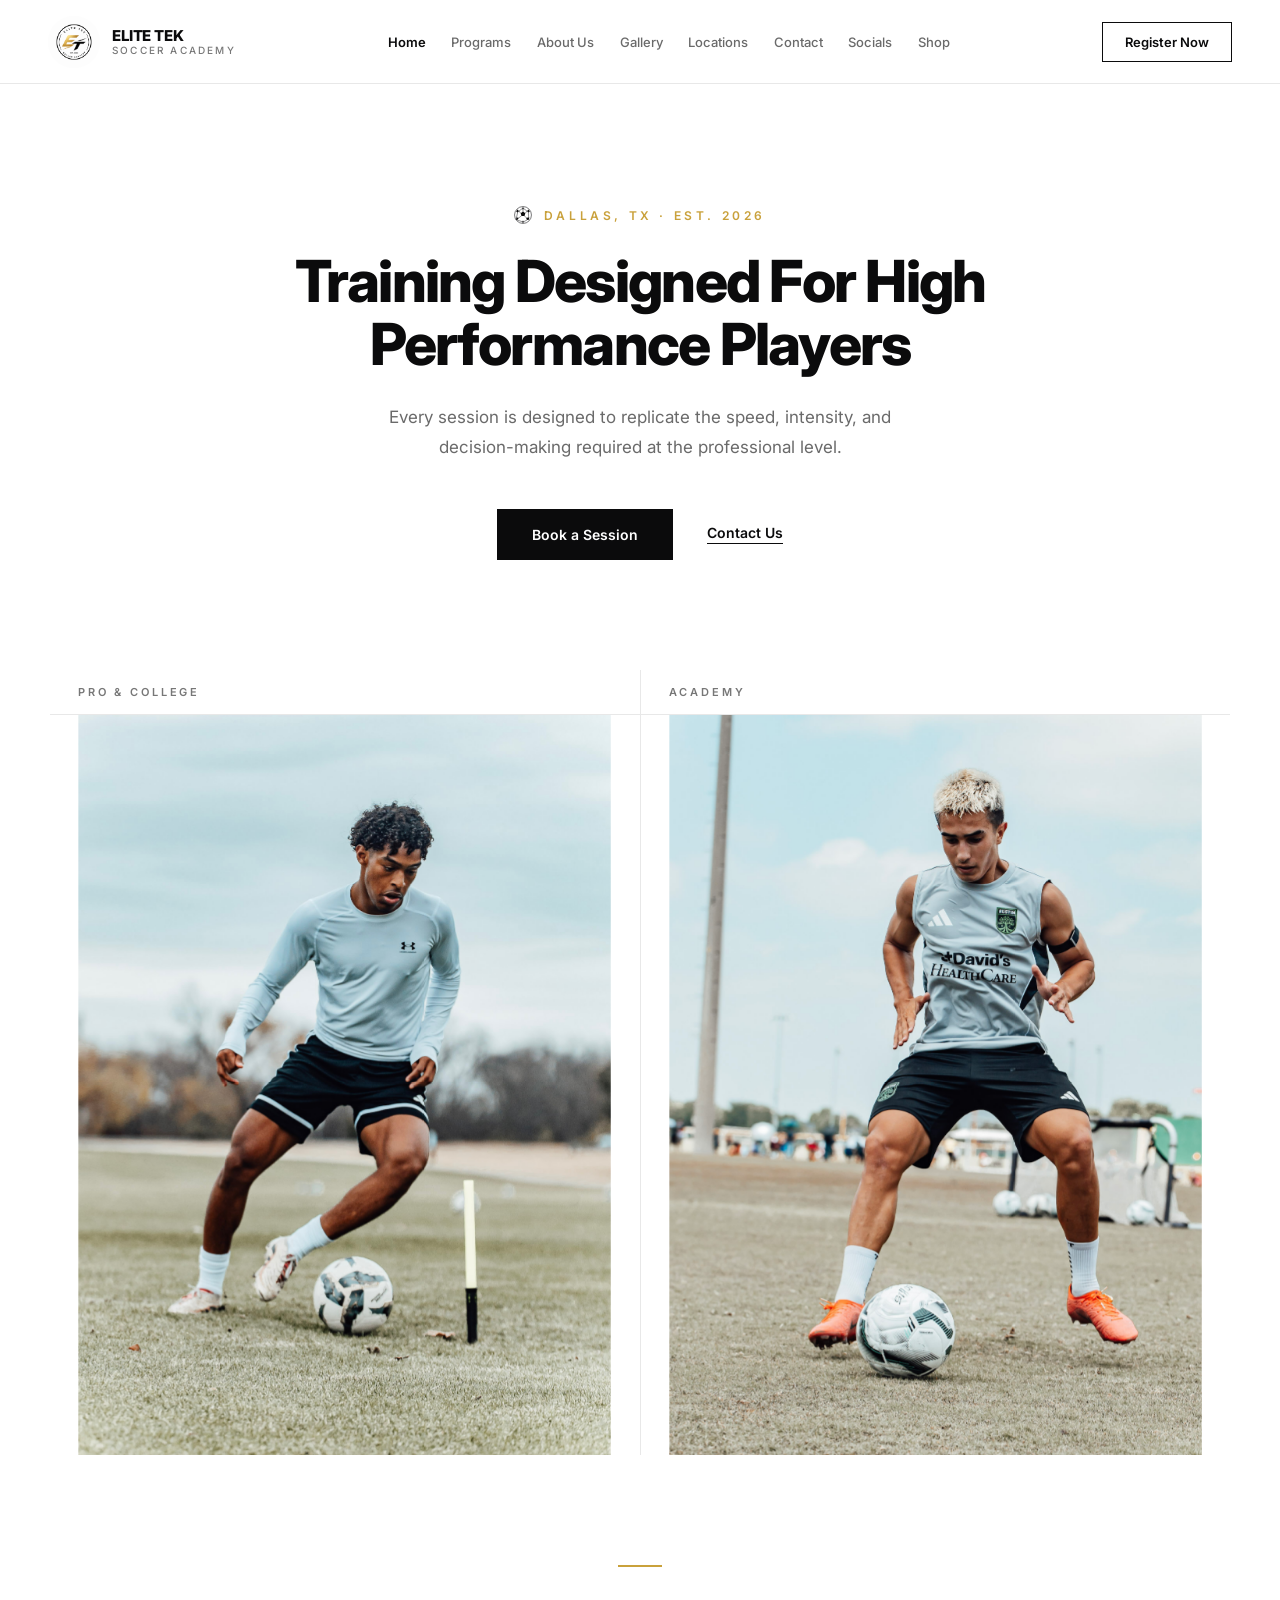
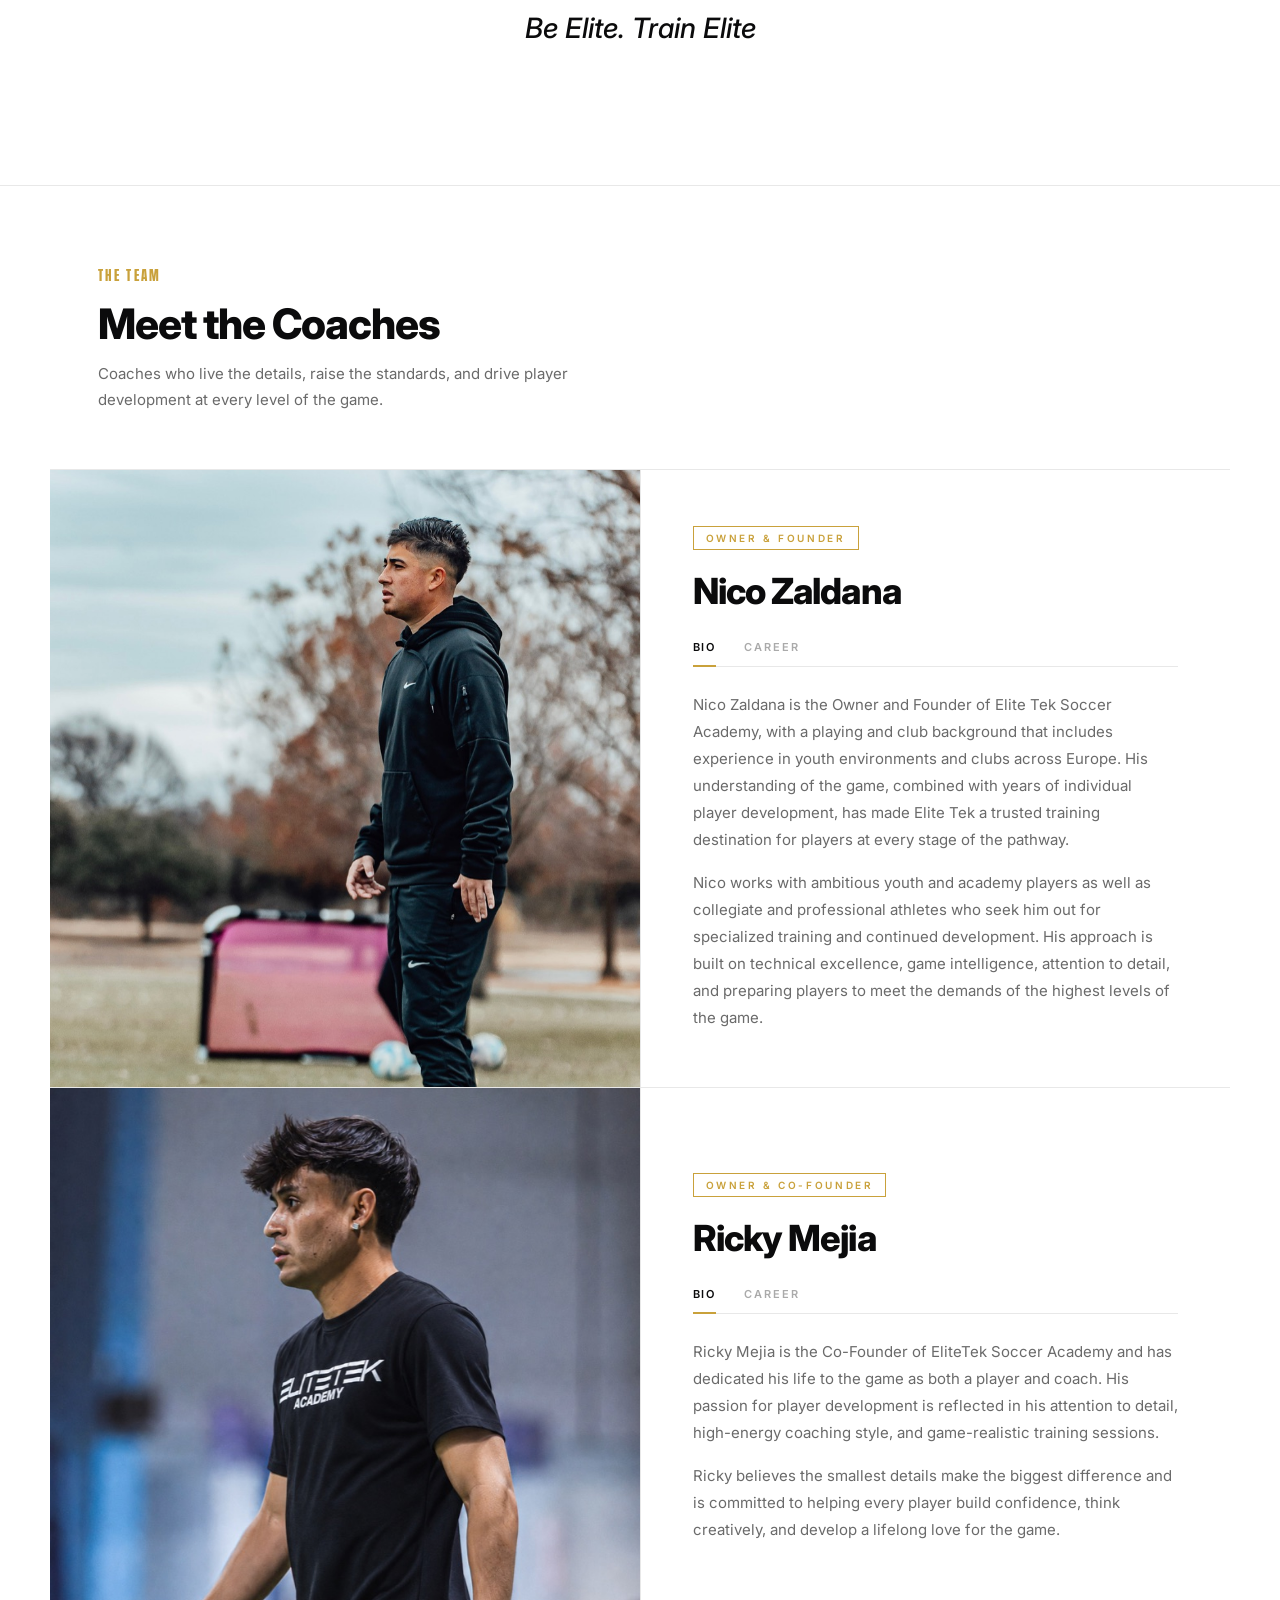
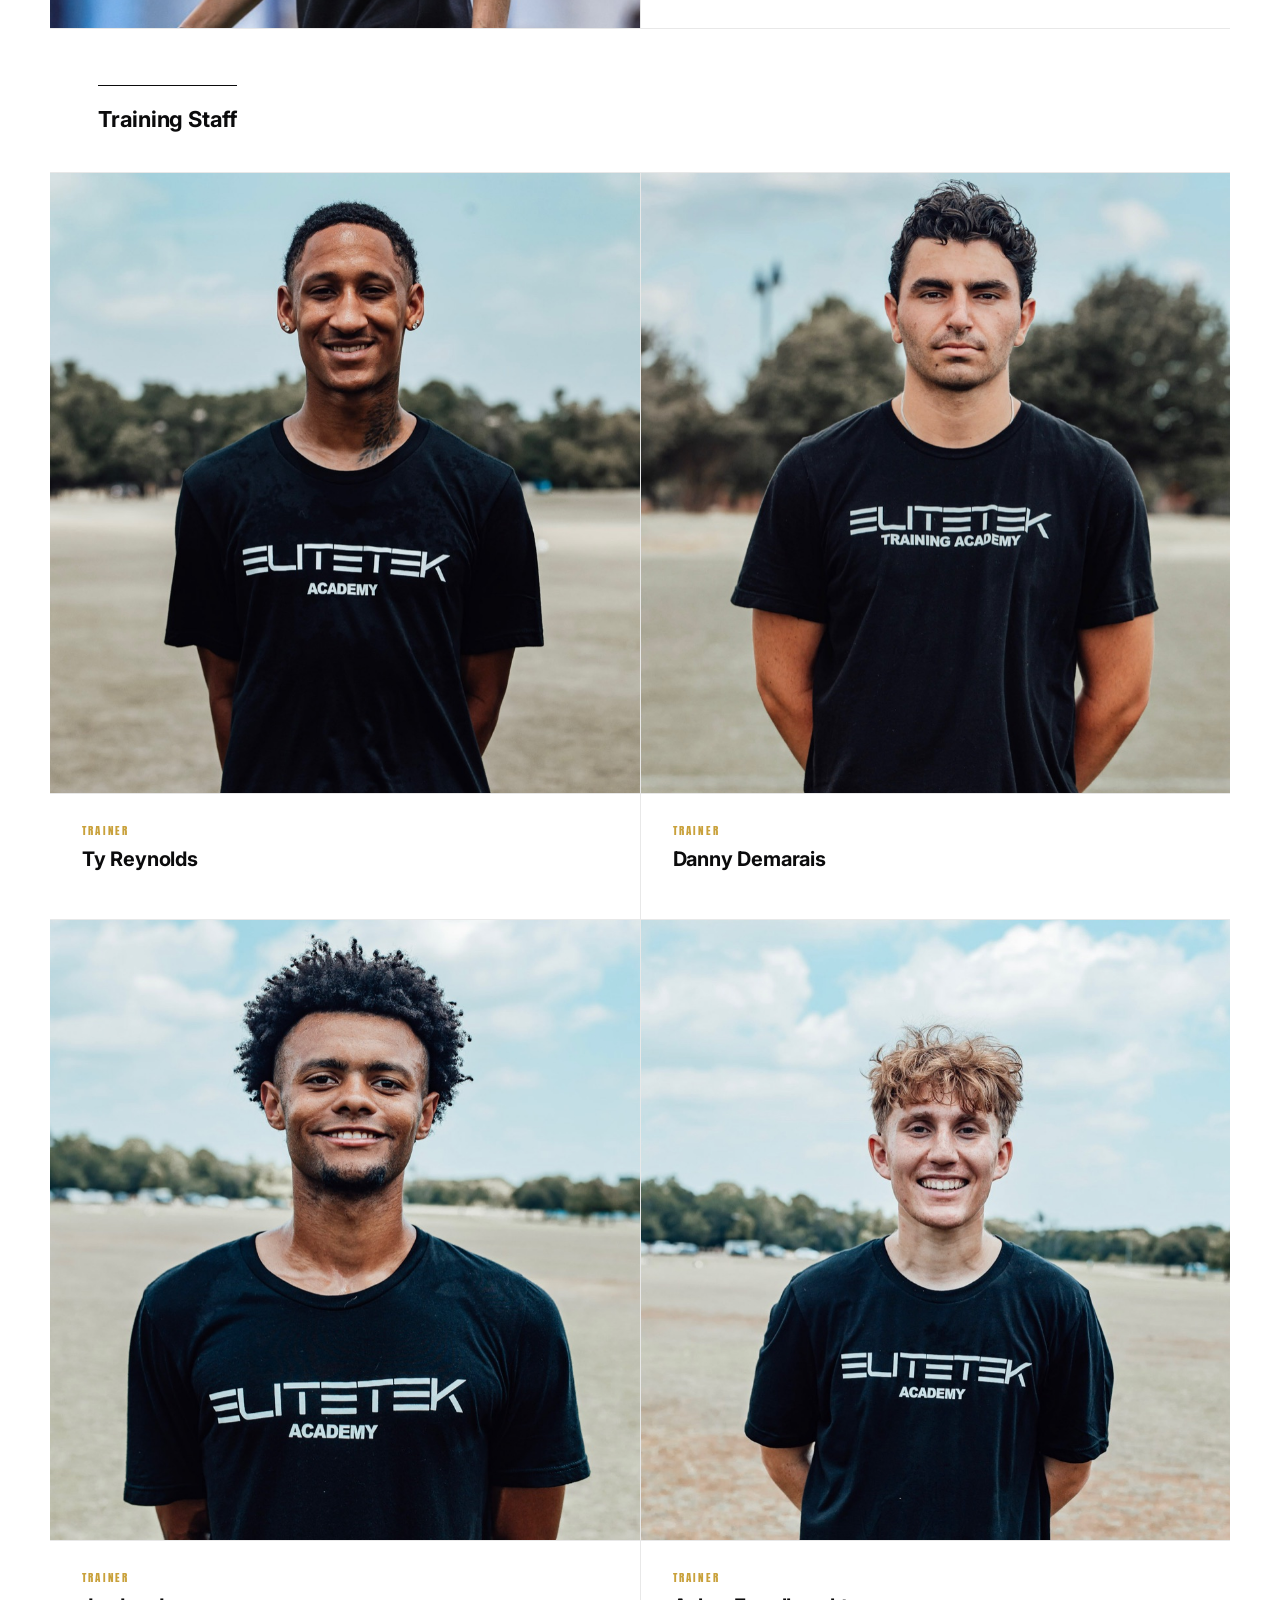
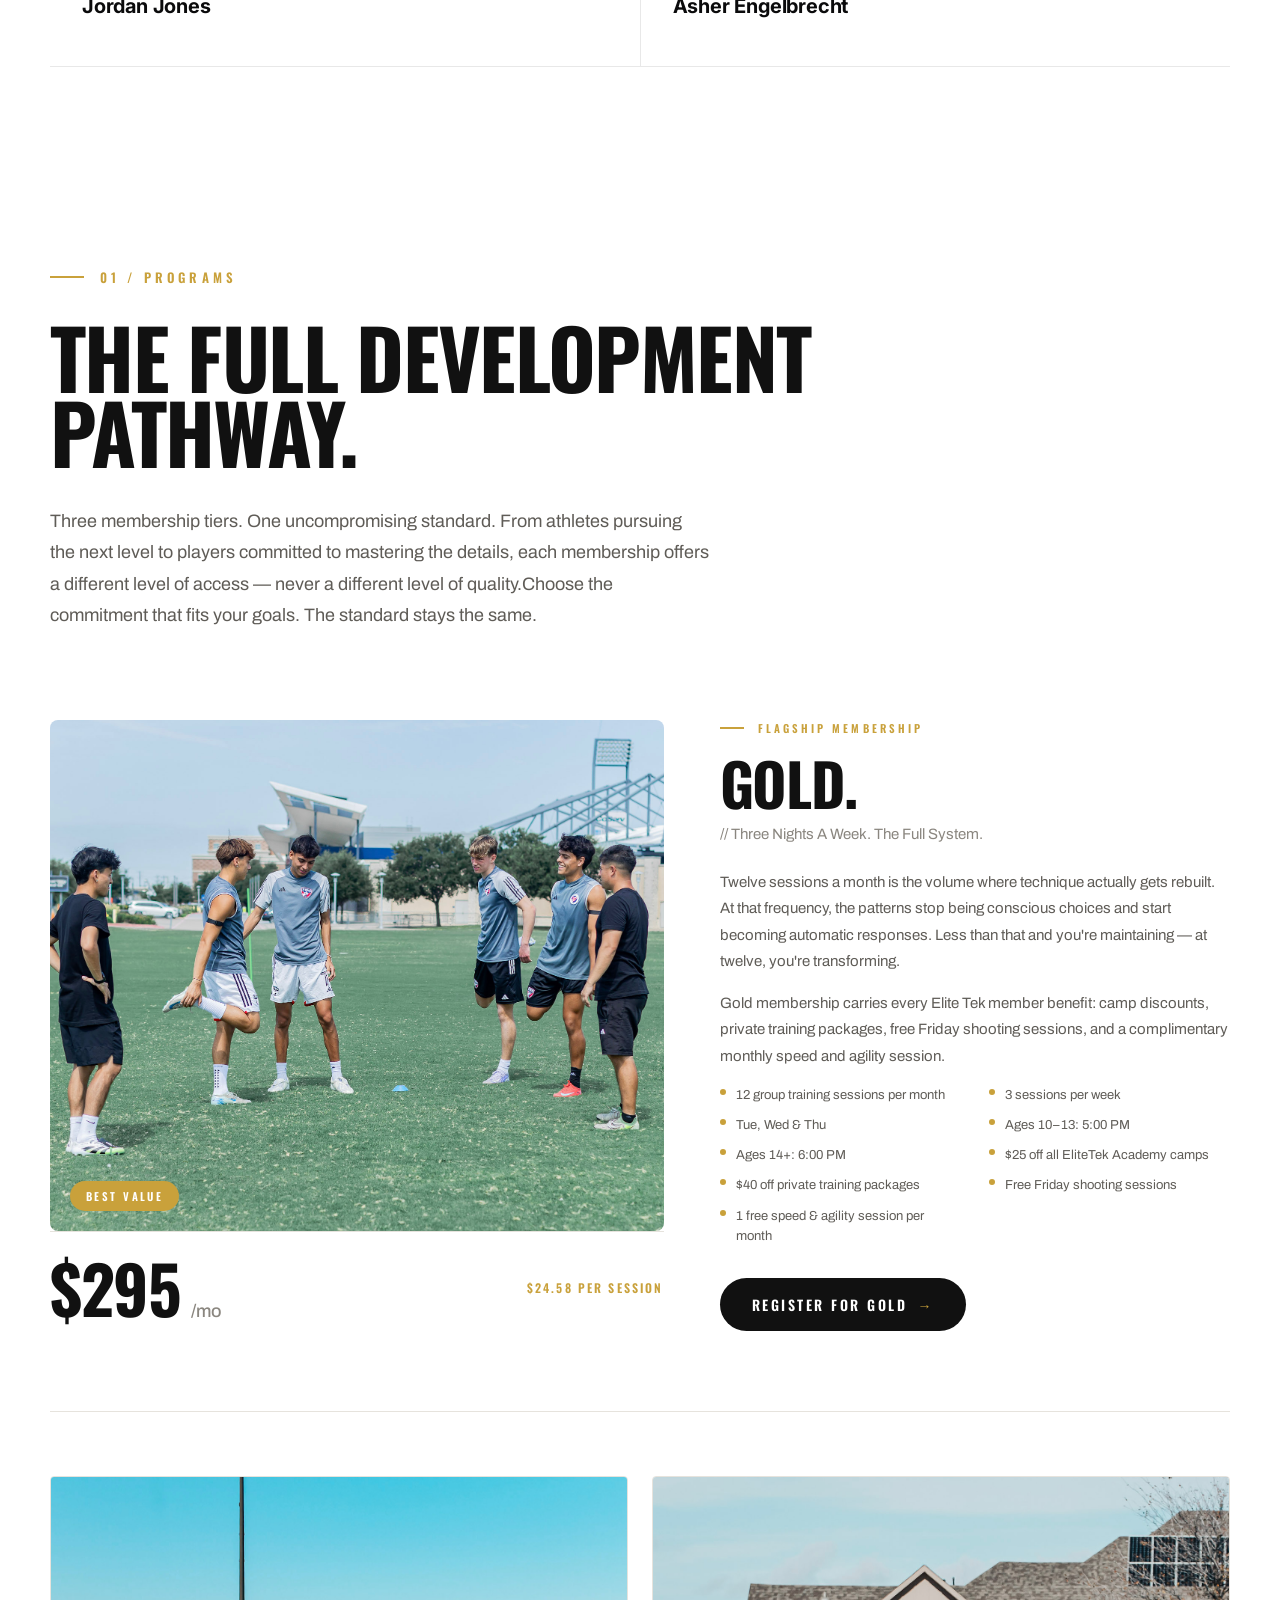
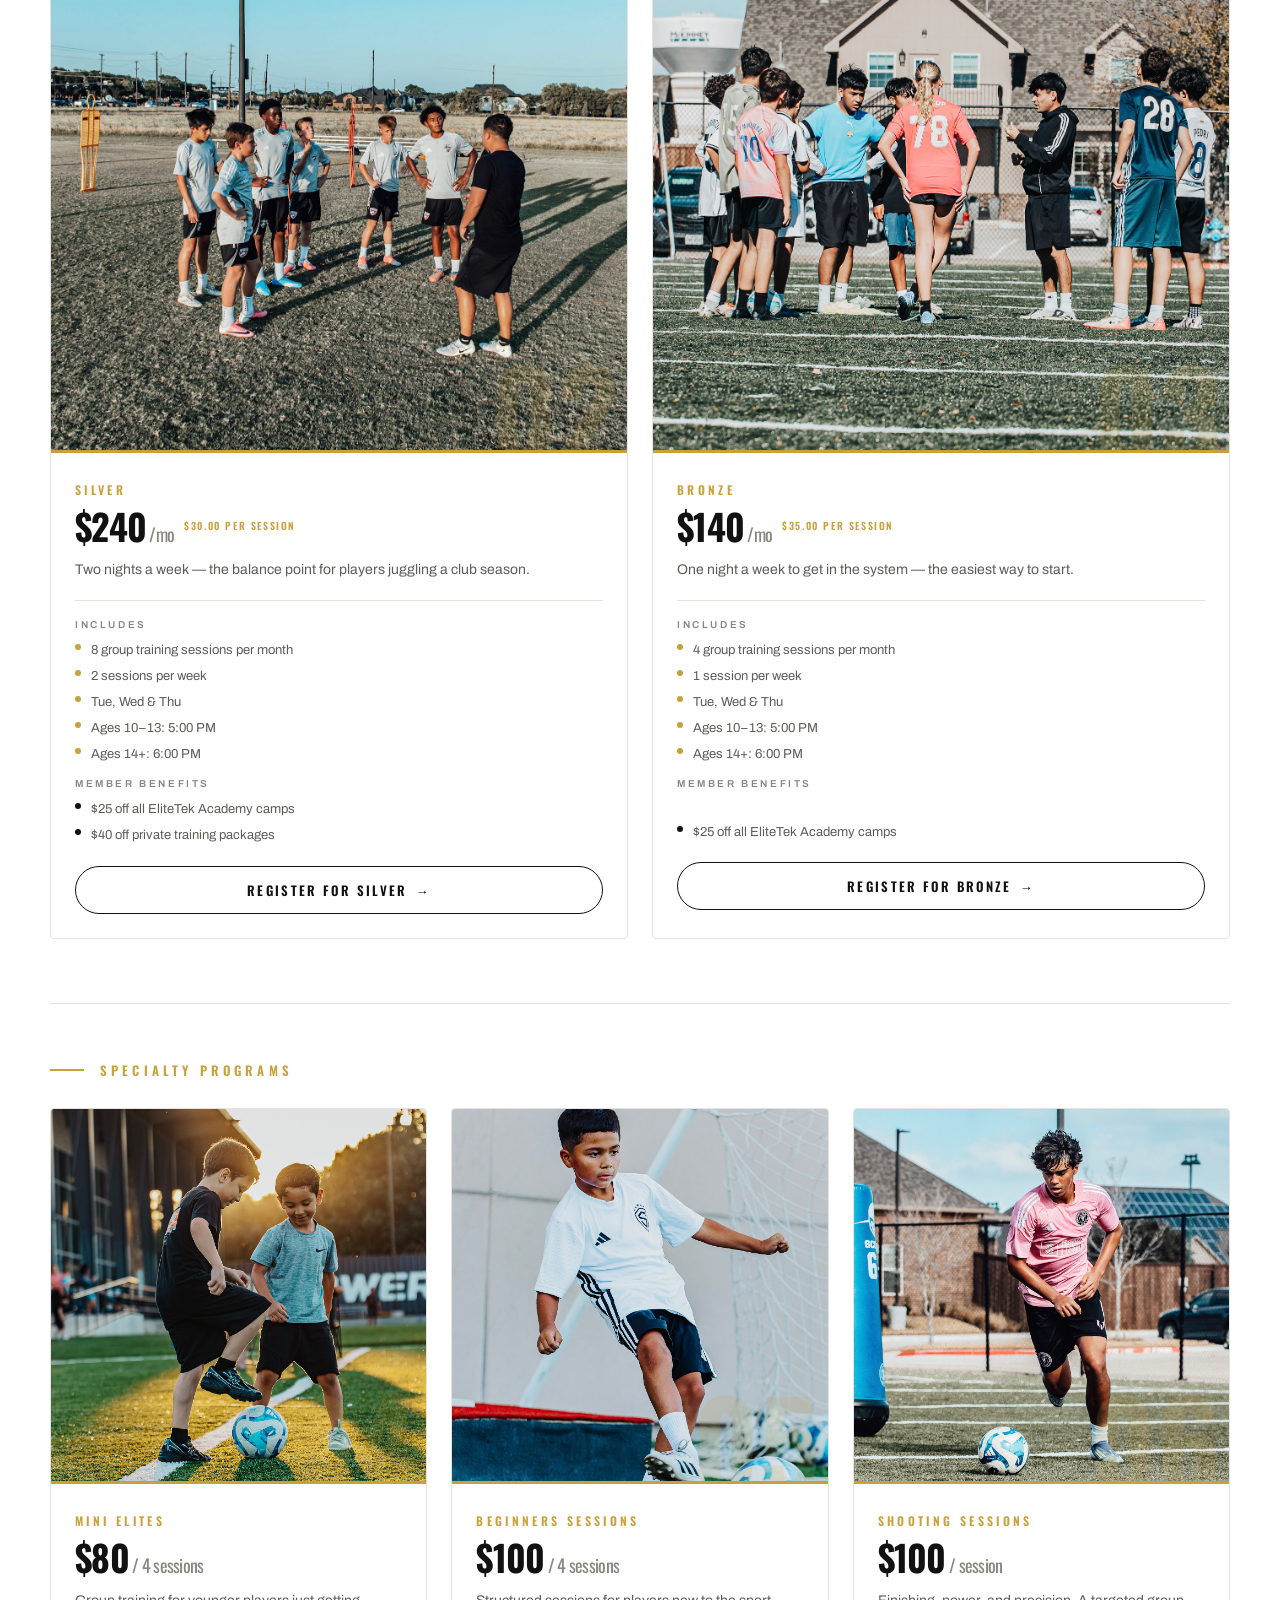
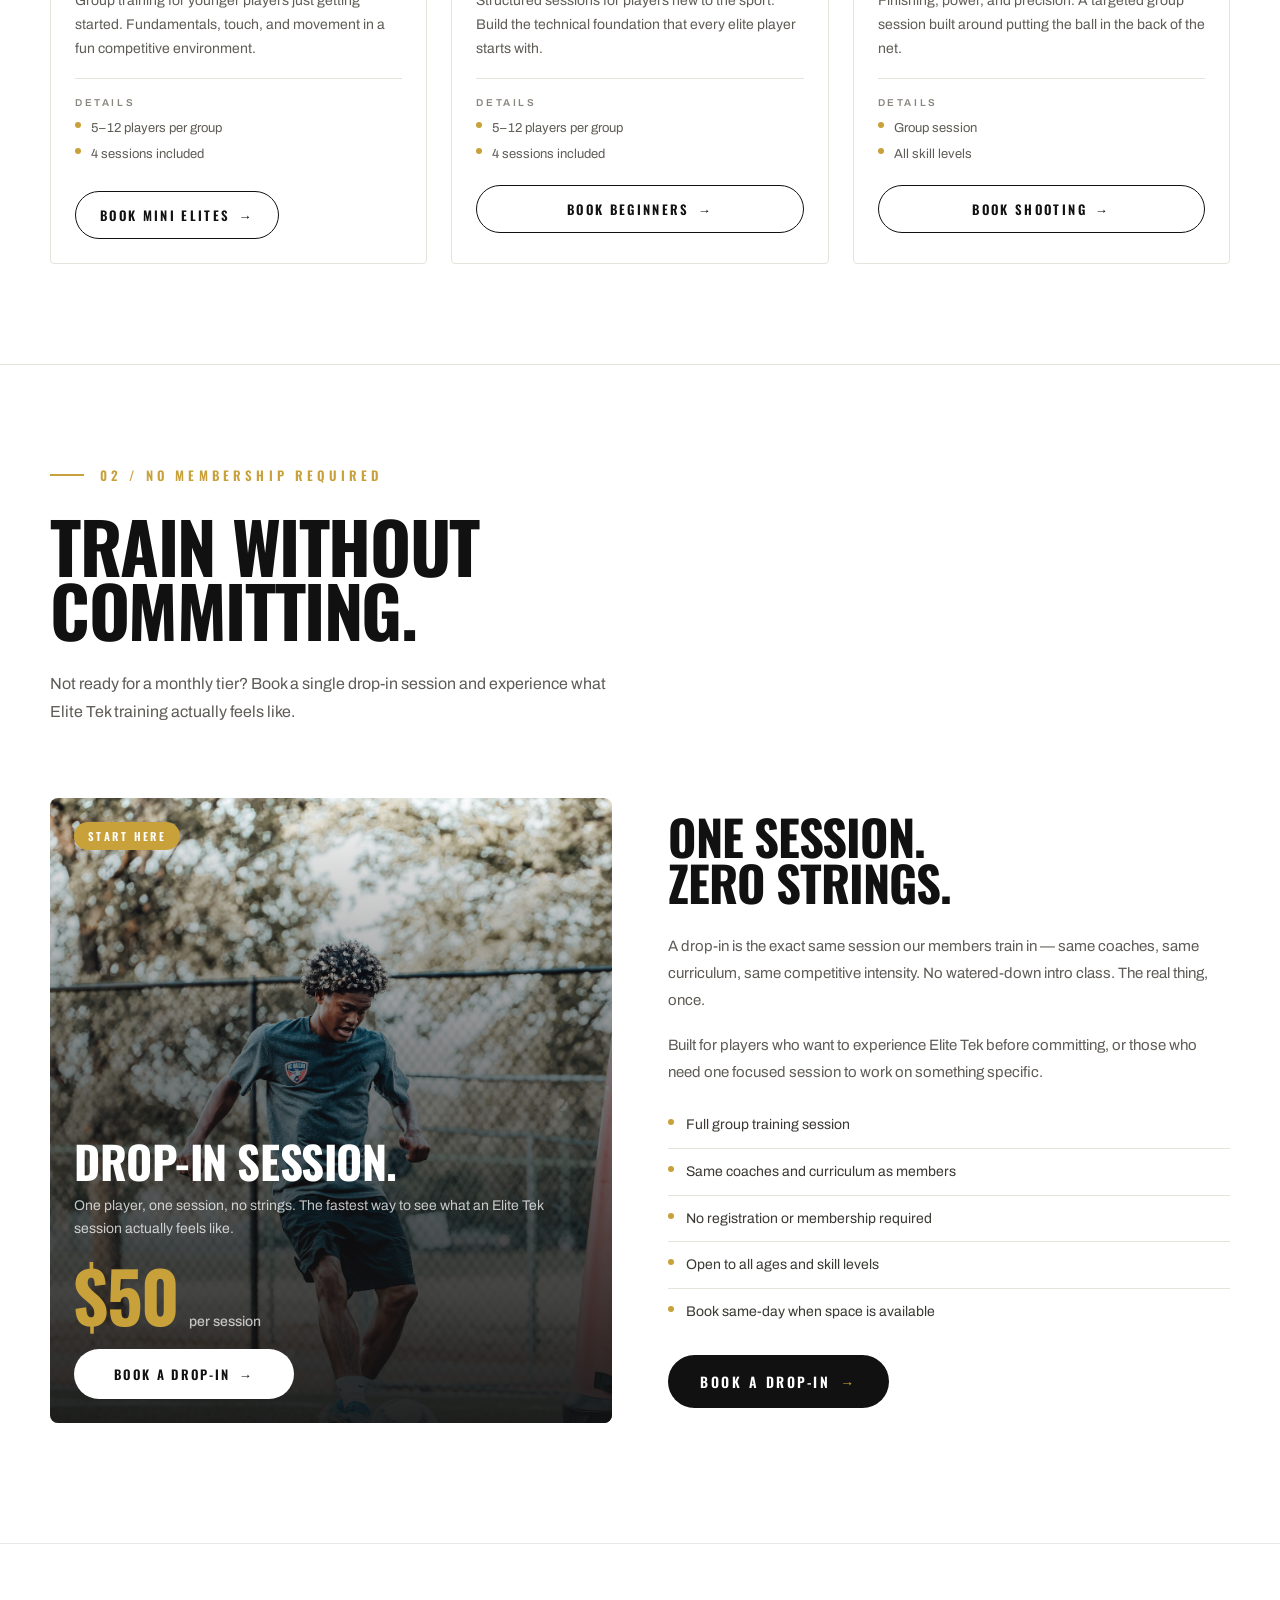
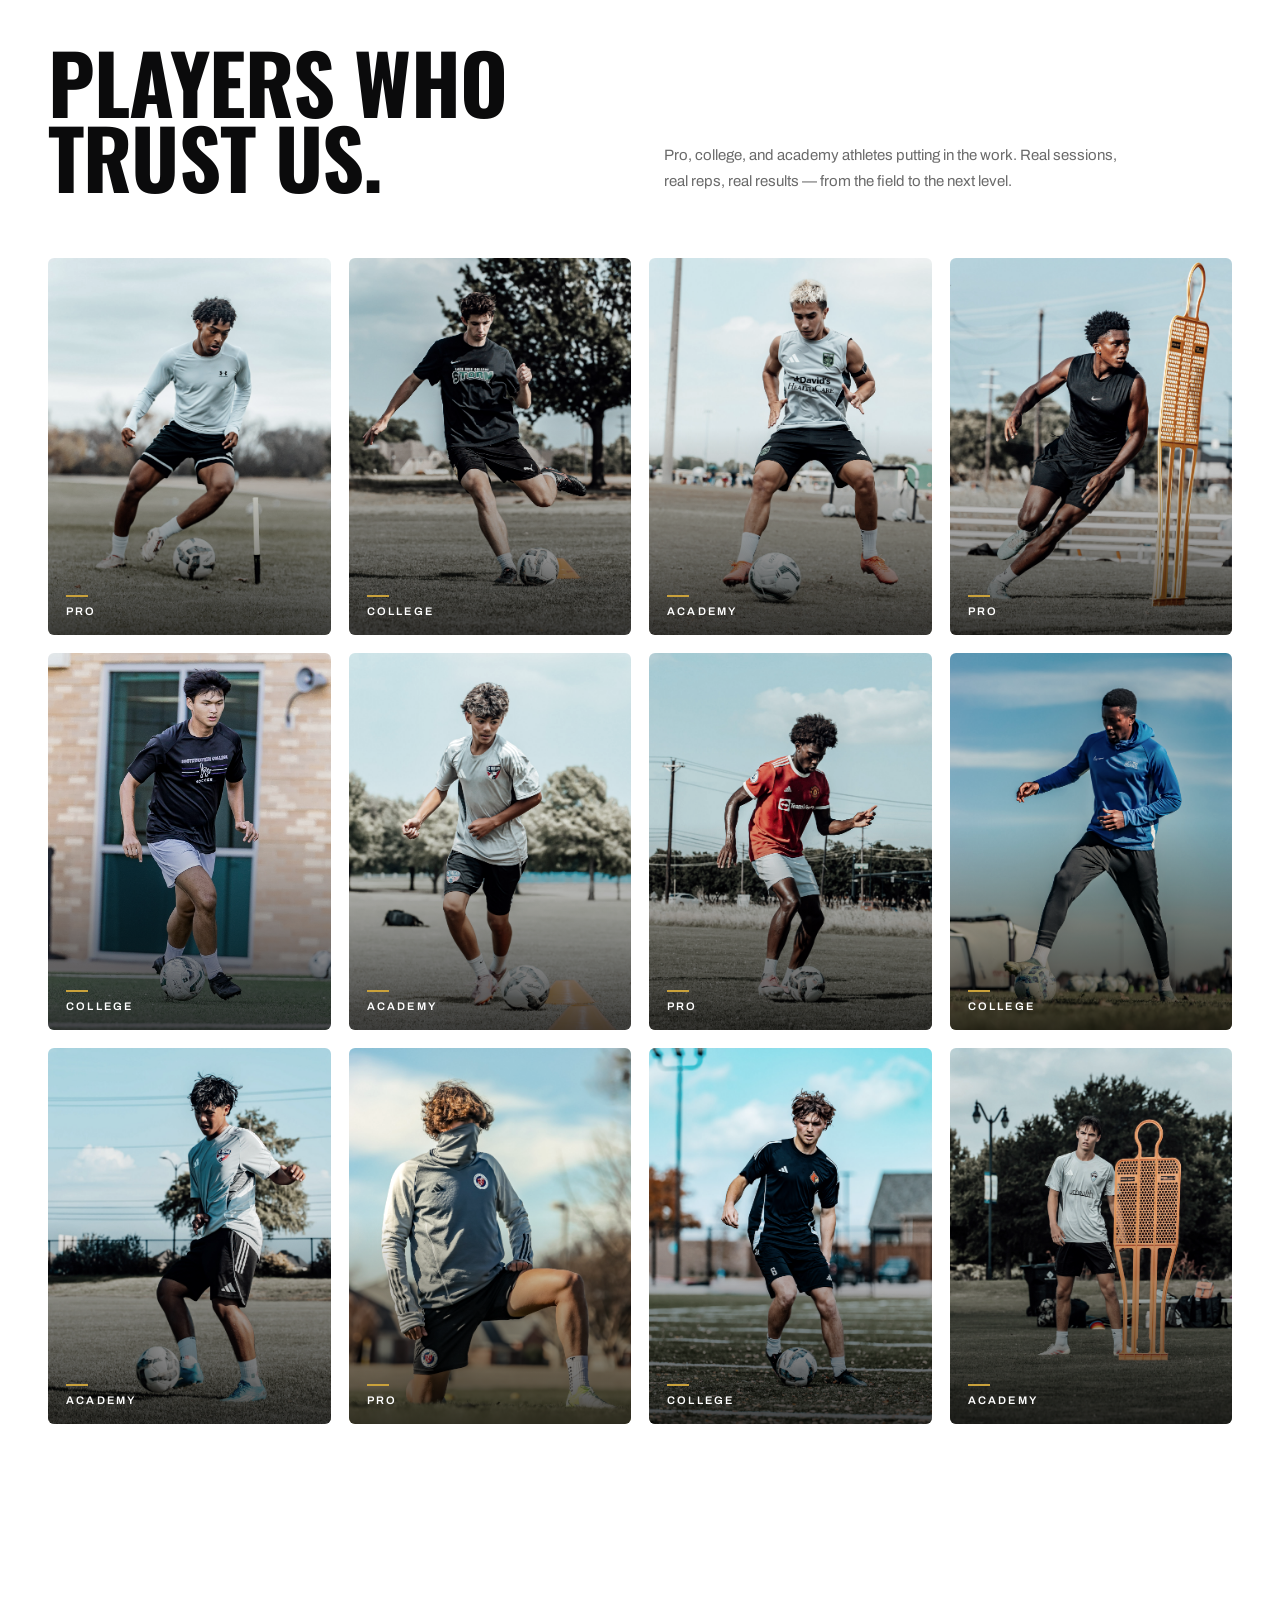
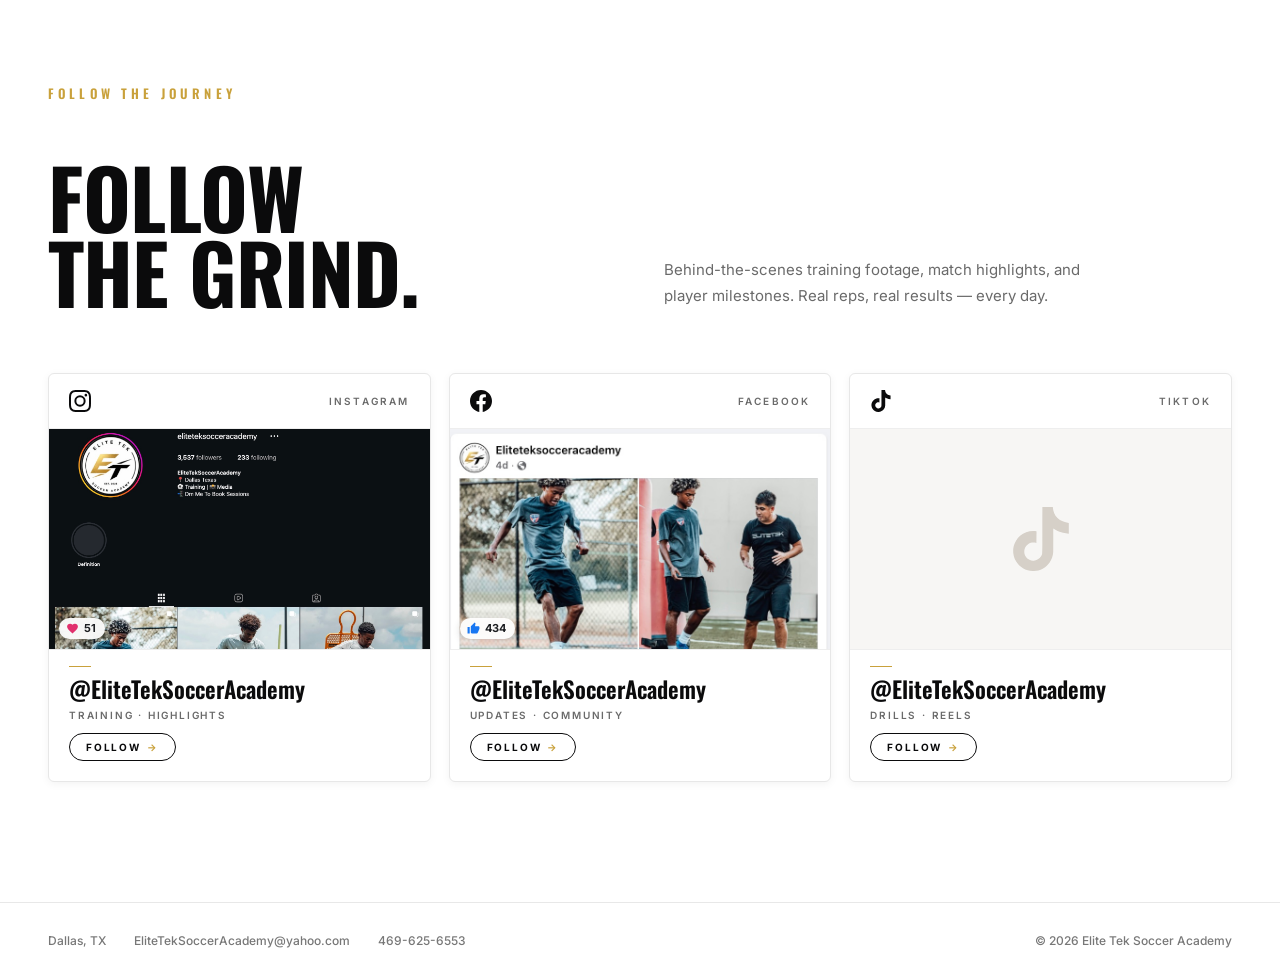
==== commit a67c70ed: "fixed-requested-7-28" ====
--- a/index.html
+++ b/index.html
@@ -30,7 +30,7 @@
 
         <nav class="header-nav" aria-label="Main navigation">
             <a href="#" class="active">Home</a>
-            <a href="#programs">Programs</a>
+            <a href="#memberships">Programs</a>
             <a href="#about">About Us</a>
             <a href="#gallery">Gallery</a>
             <a href="#locations">Locations</a>
@@ -56,7 +56,7 @@
     <!-- Mobile nav drawer -->
     <div class="mobile-menu" id="mobile-menu" aria-hidden="true">
         <a href="#" class="active">Home</a>
-        <a href="#programs">Programs</a>
+        <a href="#memberships">Programs</a>
         <a href="#about">About Us</a>
         <a href="#gallery">Gallery</a>
         <a href="#locations">Locations</a>
@@ -157,24 +157,6 @@
         </div>
     </section>
 
-    <!-- ── THREE COLUMNS ── -->
-    <section class="columns-section" id="programs">
-        <div class="col-item program-col" id="private" data-reveal="0">
-            <span class="col-ball"></span>
-            <span class="col-number">01</span>
-            <h3 class="col-title">Private Training</h3>
-            <p class="col-desc">One-on-one sessions built around your player's position, club feedback, and technical gaps. Every rep is intentional.</p>
-            <a href="#" class="col-link">Explore Private</a>
-        </div>
-        <div class="col-item program-col" data-reveal="120">
-            <span class="col-ball"></span>
-            <span class="col-number">02</span>
-            <h3 class="col-title">Small Group Sessions</h3>
-            <p class="col-desc">Capped at six players. Game-speed technical work with competitive pressure — the detail clubs don't have time for.</p>
-            <a href="#" class="col-link">Explore Groups</a>
-        </div>
-     
-    </section>
 
     <!-- ── ABOUT ── -->
     <section class="about-section" id="about">
@@ -198,8 +180,8 @@
                     <button class="about-tab" data-tab="career-nico" role="tab" aria-selected="false">Career</button>
                 </div>
                 <div class="about-tab-panel active" id="bio-nico" role="tabpanel">
-                    <p class="about-owner-bio">Nico Zaldana is the Owner and Founder of Elite Tek Soccer Academy, with a playing and club background that includes experience in youth environments and clubs across Europe. His understanding of the game, combined with years of individual player development, has made Elite Tek a trusted training destination for players at every stage of the pathway. Nico works with ambitious youth and academy players as well as collegiate and professional athletes who seek him out for specialized training and continued development. </p>
-                    <p class="about-owner-bio">Nico Zaldana is the Owner and Founder of Elite Tek Soccer Academy, with a playing and club background that includes experience in youth environments and clubs across Europe. His understanding of the game, combined with years of individual player development, has made Elite Tek a trusted training destination for players at every stage of the pathway. Nico works with ambitious youth and academy players as well as collegiate and professional athletes who seek him out for specialized training and continued development. His approach is built on technical excellence, game intelligence, attention to detail, and preparing players to meet the demands of the highest levels of the game.</p>
+                    <p class="about-owner-bio">Nico Zaldana is the Owner and Founder of Elite Tek Soccer Academy, with a playing and club background that includes experience in youth environments and clubs across Europe. His understanding of the game, combined with years of individual player development, has made Elite Tek a trusted training destination for players at every stage of the pathway.  </p>
+                    <p class="about-owner-bio">Nico works with ambitious youth and academy players as well as collegiate and professional athletes who seek him out for specialized training and continued development. His approach is built on technical excellence, game intelligence, attention to detail, and preparing players to meet the demands of the highest levels of the game.</p>
                 </div>
                 <div class="about-tab-panel" id="career-nico" role="tabpanel">
                     <ul class="about-experience-list">
@@ -275,7 +257,7 @@
             </div>
 
             <div class="trainer-card" data-reveal="0">
-                <div class="trainer-photo trainer-photo--jordan">
+                <div class="trainer-photo trainer-photo--jordan img-fix-jordan">
                     <img src="assets/Jordan-Jones.jpeg" alt="Jordan Jones">
                 </div>
                 <div class="trainer-info">
@@ -429,7 +411,7 @@
             <!-- BEGINNERS SESSIONS -->
             <div class="prog-card" data-reveal="90">
                 <div class="prog-card-photo-wrap fix-card-photo">
-                    <img src="assets/Membership-photos/begginers.jpeg" alt="Beginners Sessions" class="prog-card-photo">
+                    <img src="assets/mini.jpeg" alt="Beginners Sessions" class="prog-card-photo">
                     <span class="prog-card-num" aria-hidden="true">05</span>
                 </div>
                 <div class="prog-card-body">
--- a/style.css
+++ b/style.css
@@ -388,20 +388,6 @@
         }
 
         /* ── THREE COLUMNS ── */
-        .columns-section {
-            max-width: 1180px;
-            margin: 0 auto;
-            padding: 0 48px 130px;
-            display: grid;
-            grid-template-columns: repeat(2, 1fr);
-            gap: 56px;
-        }
-
-        .col-item {
-            border-top: 1px solid #0b0b0c;
-            padding-top: 28px;
-        }
-
         .col-number {
             font-family: 'Anton', sans-serif;
             font-size: 13px;
@@ -409,57 +395,6 @@
             color: #c9a13b;
             margin-bottom: 16px;
             display: block;
-        }
-
-        .col-title {
-            font-size: 20px;
-            font-weight: 700;
-            color: #0b0b0c;
-            line-height: 1.25;
-            margin-bottom: 14px;
-        }
-
-        .col-desc {
-            font-size: 14px;
-            color: #6a6a6a;
-            line-height: 1.75;
-            margin-bottom: 22px;
-        }
-
-        .col-link {
-            font-size: 13px;
-            font-weight: 600;
-            color: #0b0b0c;
-            border-bottom: 1px solid #0b0b0c;
-            padding-bottom: 2px;
-            text-decoration: none;
-            display: inline-block;
-            transition: color 0.18s, border-color 0.18s;
-        }
-
-        .col-link:hover {
-            color: #c9a13b;
-            border-color: #c9a13b;
-        }
-
-        .program-col { position: relative; }
-
-        .col-ball {
-            position: absolute;
-            top: -5px;
-            left: 0;
-            width: 9px;
-            height: 9px;
-            border-radius: 50%;
-            background: #c9a13b;
-            opacity: 0;
-            pointer-events: none;
-            transition: left 0.7s cubic-bezier(0.22, 0.9, 0.3, 1), opacity 0.25s ease;
-        }
-
-        .program-col:hover .col-ball {
-            opacity: 1;
-            left: calc(100% - 9px);
         }
 
         /* ── ABOUT ── */
@@ -710,7 +645,7 @@
         }
 
         .trainer-photo--jordan img {
-            object-position: center 30%;
+            object-position: center 55%;
         }
 
         .trainer-photo .about-photo-fallback {
@@ -1046,7 +981,7 @@
         }
 
         .fix-card-photo .prog-card-photo {
-            object-position: center 38%;
+            object-position: center 49%;
         }
 
         
@@ -1659,7 +1594,6 @@
             .quote-text { font-size: 22px; }
 
             /* Programs columns */
-            .columns-section { grid-template-columns: 1fr; gap: 40px; padding: 0 24px 80px; }
 
             /* Footer */
             .footer { padding: 24px; flex-direction: column; align-items: flex-start; gap: 16px; }
@@ -1685,6 +1619,7 @@
             .trainer-info { padding: 22px 24px 28px; }
             .trainer-photo { height: 300px; background: none; }
             .trainer-photo img { width: 100%; height: 100%; object-fit: cover; object-position: center 30%; }
+            .trainer-photo--jordan img { object-position: center 49%; }
 
             /* Programs */
             .programs-section { padding: 0 24px 80px; }
@@ -2112,7 +2047,6 @@
         .social-card {
             display: flex;
             flex-direction: column;
-            aspect-ratio: 4 / 5;
             border-radius: 6px;
             background: #ffffff;
             border: 1px solid #e7e7e7;
@@ -2164,11 +2098,59 @@
 
         /* Panel */
         .social-card-panel {
-            flex: 1;
+            height: 220px;
+            flex-shrink: 0;
             display: flex;
             align-items: center;
             justify-content: center;
             background: #f7f6f4;
+            overflow: hidden;
+            position: relative;
+        }
+
+        .fb-like-overlay {
+            position: absolute;
+            bottom: 10px;
+            left: 10px;
+            display: flex;
+            align-items: center;
+            gap: 5px;
+            background: rgba(255,255,255,0.92);
+            backdrop-filter: blur(6px);
+            -webkit-backdrop-filter: blur(6px);
+            border-radius: 100px;
+            padding: 4px 9px 4px 7px;
+            box-shadow: 0 2px 8px rgba(0,0,0,0.14);
+            pointer-events: none;
+        }
+
+        .fb-like-thumb {
+            width: 13px;
+            height: 13px;
+            color: var(--like-color, #1877F2);
+            flex-shrink: 0;
+            display: flex;
+        }
+
+        .fb-like-thumb svg {
+            width: 100%;
+            height: 100%;
+        }
+
+        .fb-like-count {
+            font-family: 'Inter', sans-serif;
+            font-size: 11px;
+            font-weight: 700;
+            color: #1c1e21;
+            line-height: 1;
+        }
+
+        .social-card-panel-img {
+            width: 100%;
+            height: 100%;
+            object-fit: cover;
+            object-position: center top;
+            display: block;
         }
 
         .social-card-panel-icon {
@@ -2258,7 +2240,7 @@
             .socials-header { grid-template-columns: 1fr; gap: 24px; margin-bottom: 48px; }
             .socials-heading { font-size: 36px; }
             .socials-grid { grid-template-columns: 1fr; gap: 16px; }
-            .social-card { aspect-ratio: auto; min-height: 360px; }
+            .social-card { min-height: unset; }
             .social-card-handle { font-size: 19px; }
         }
 
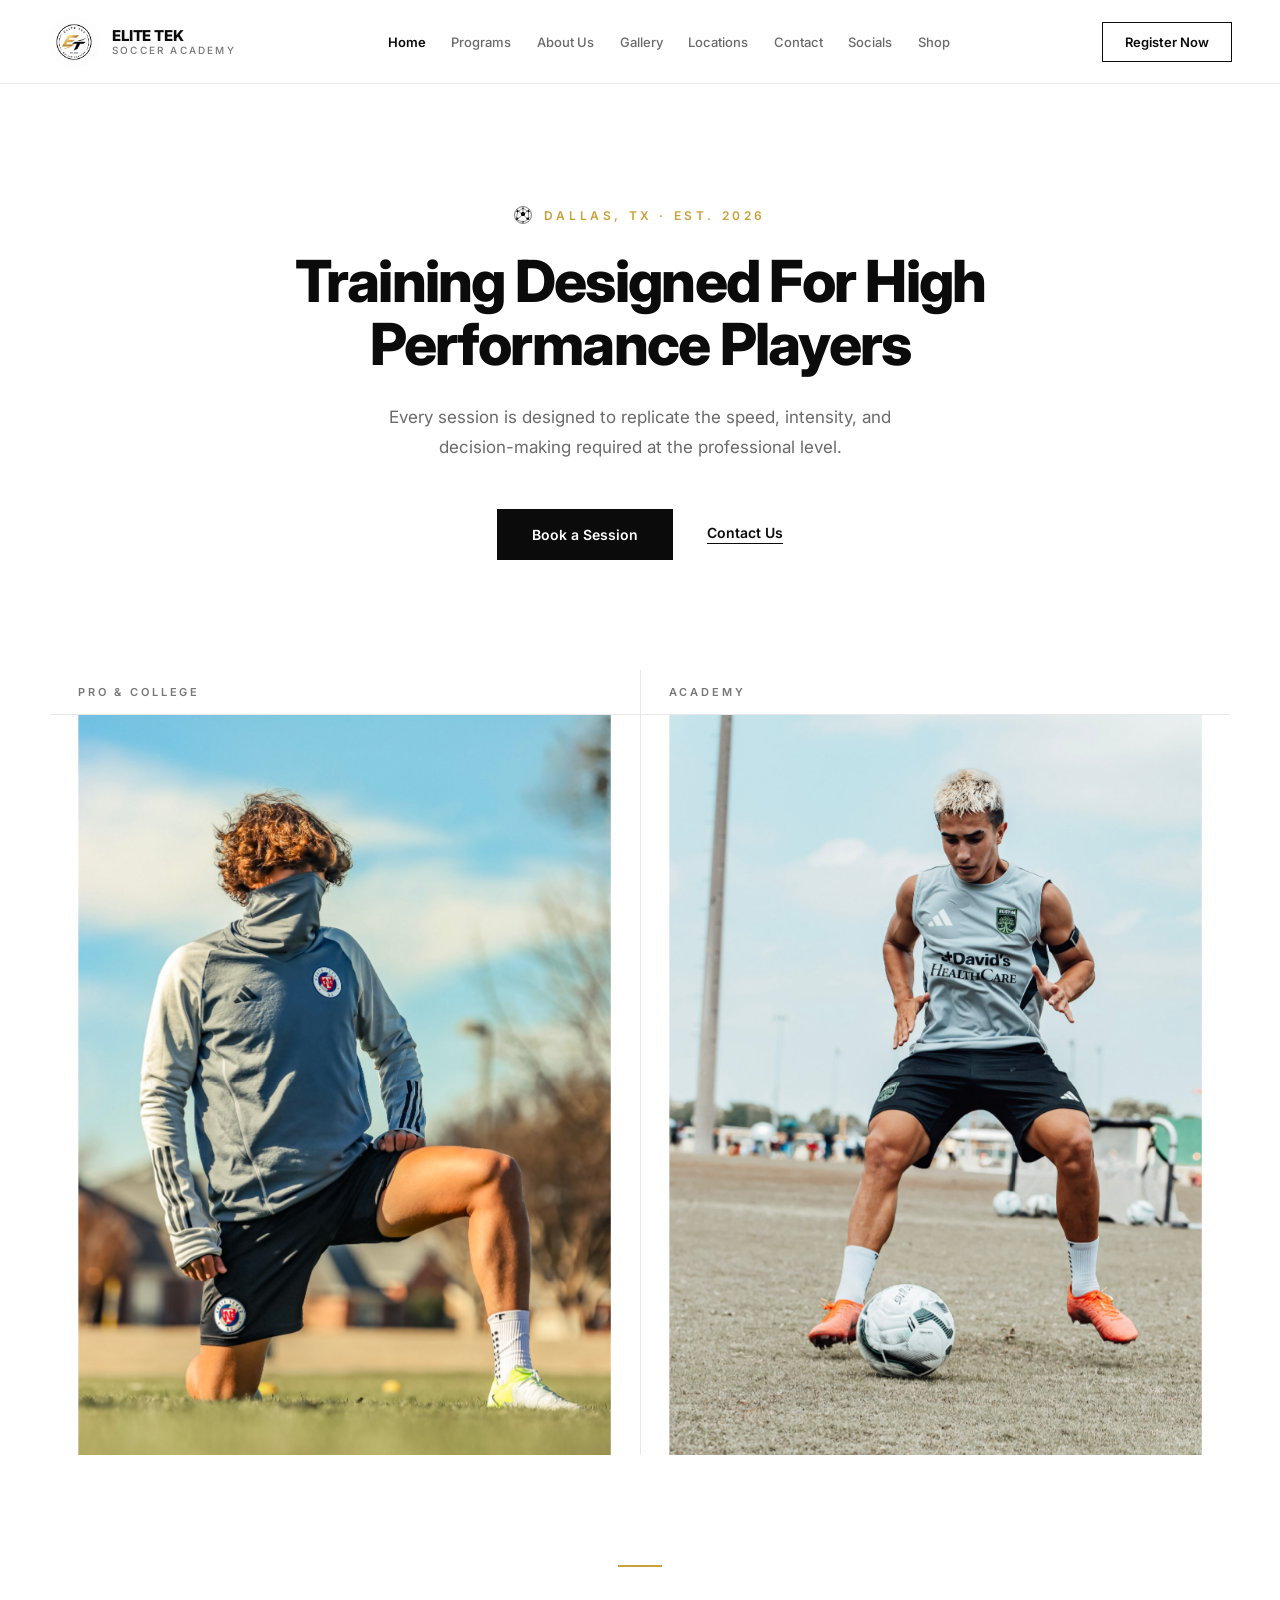
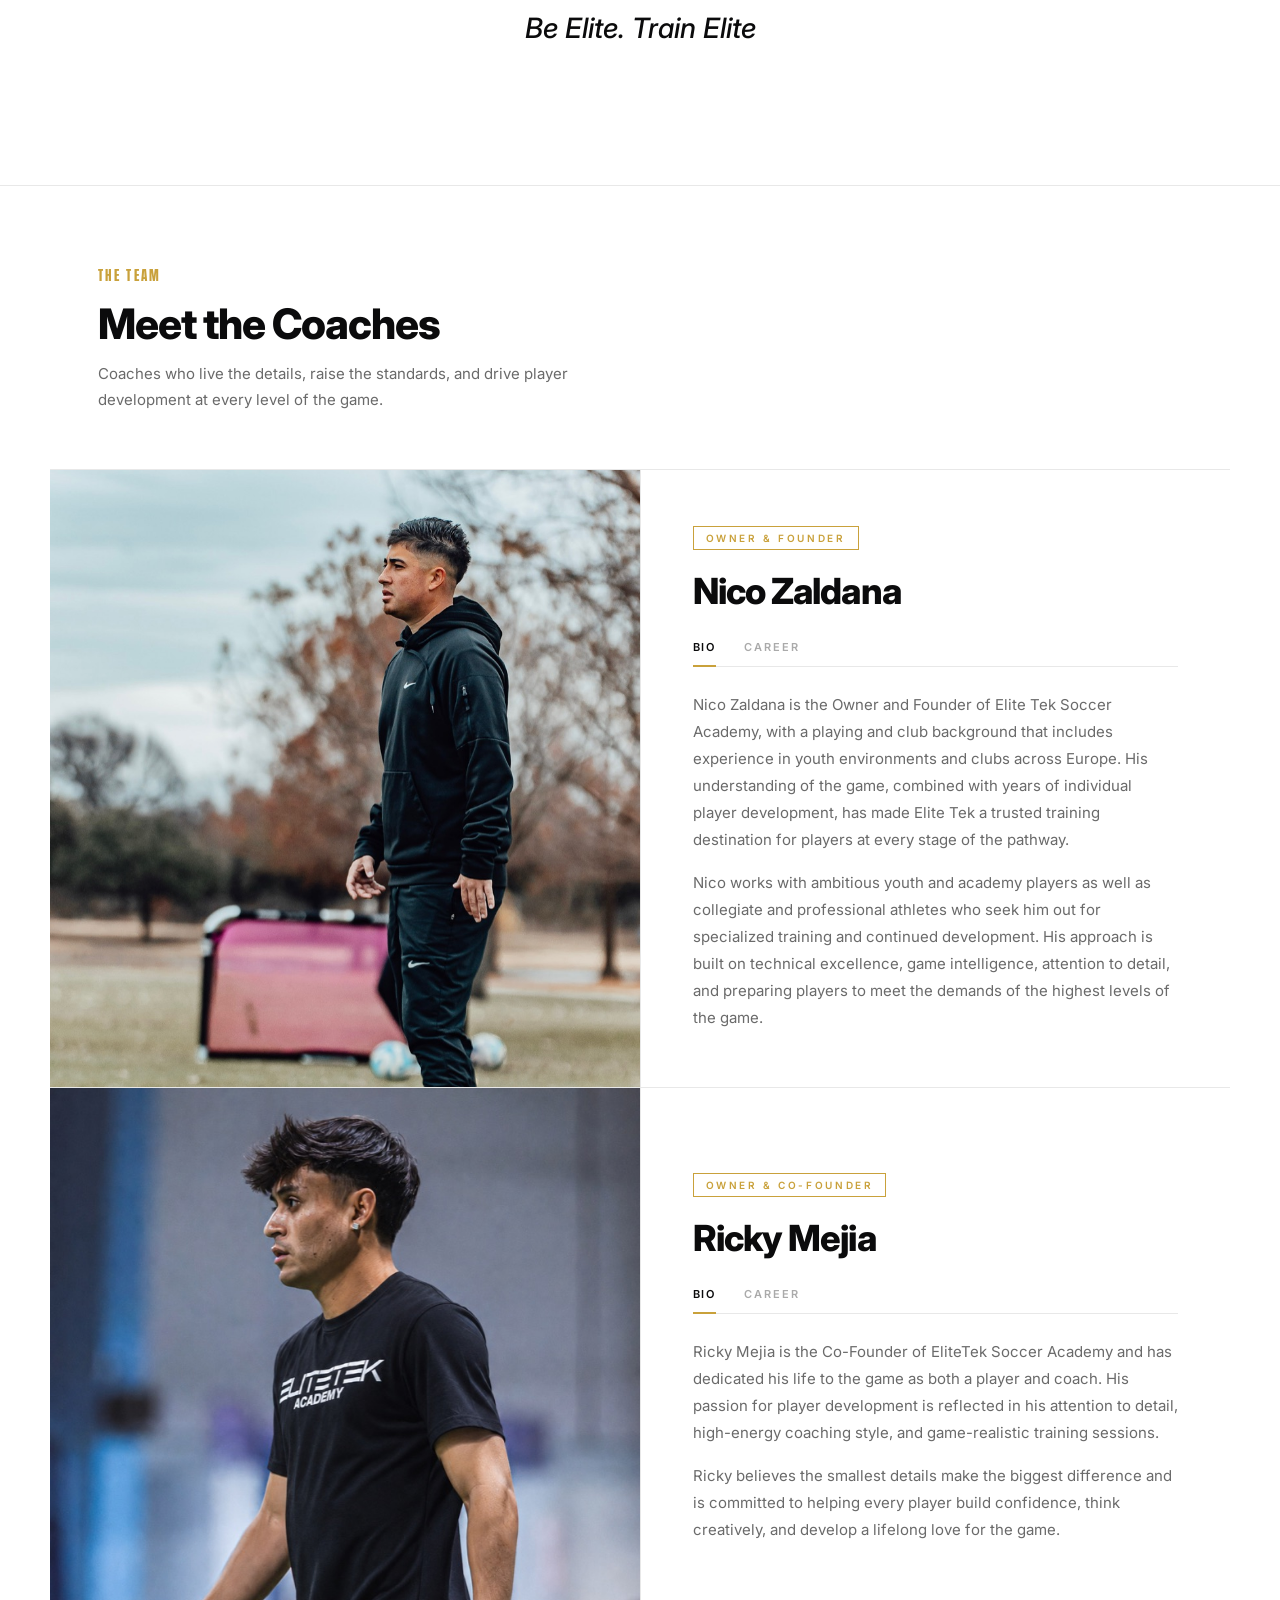
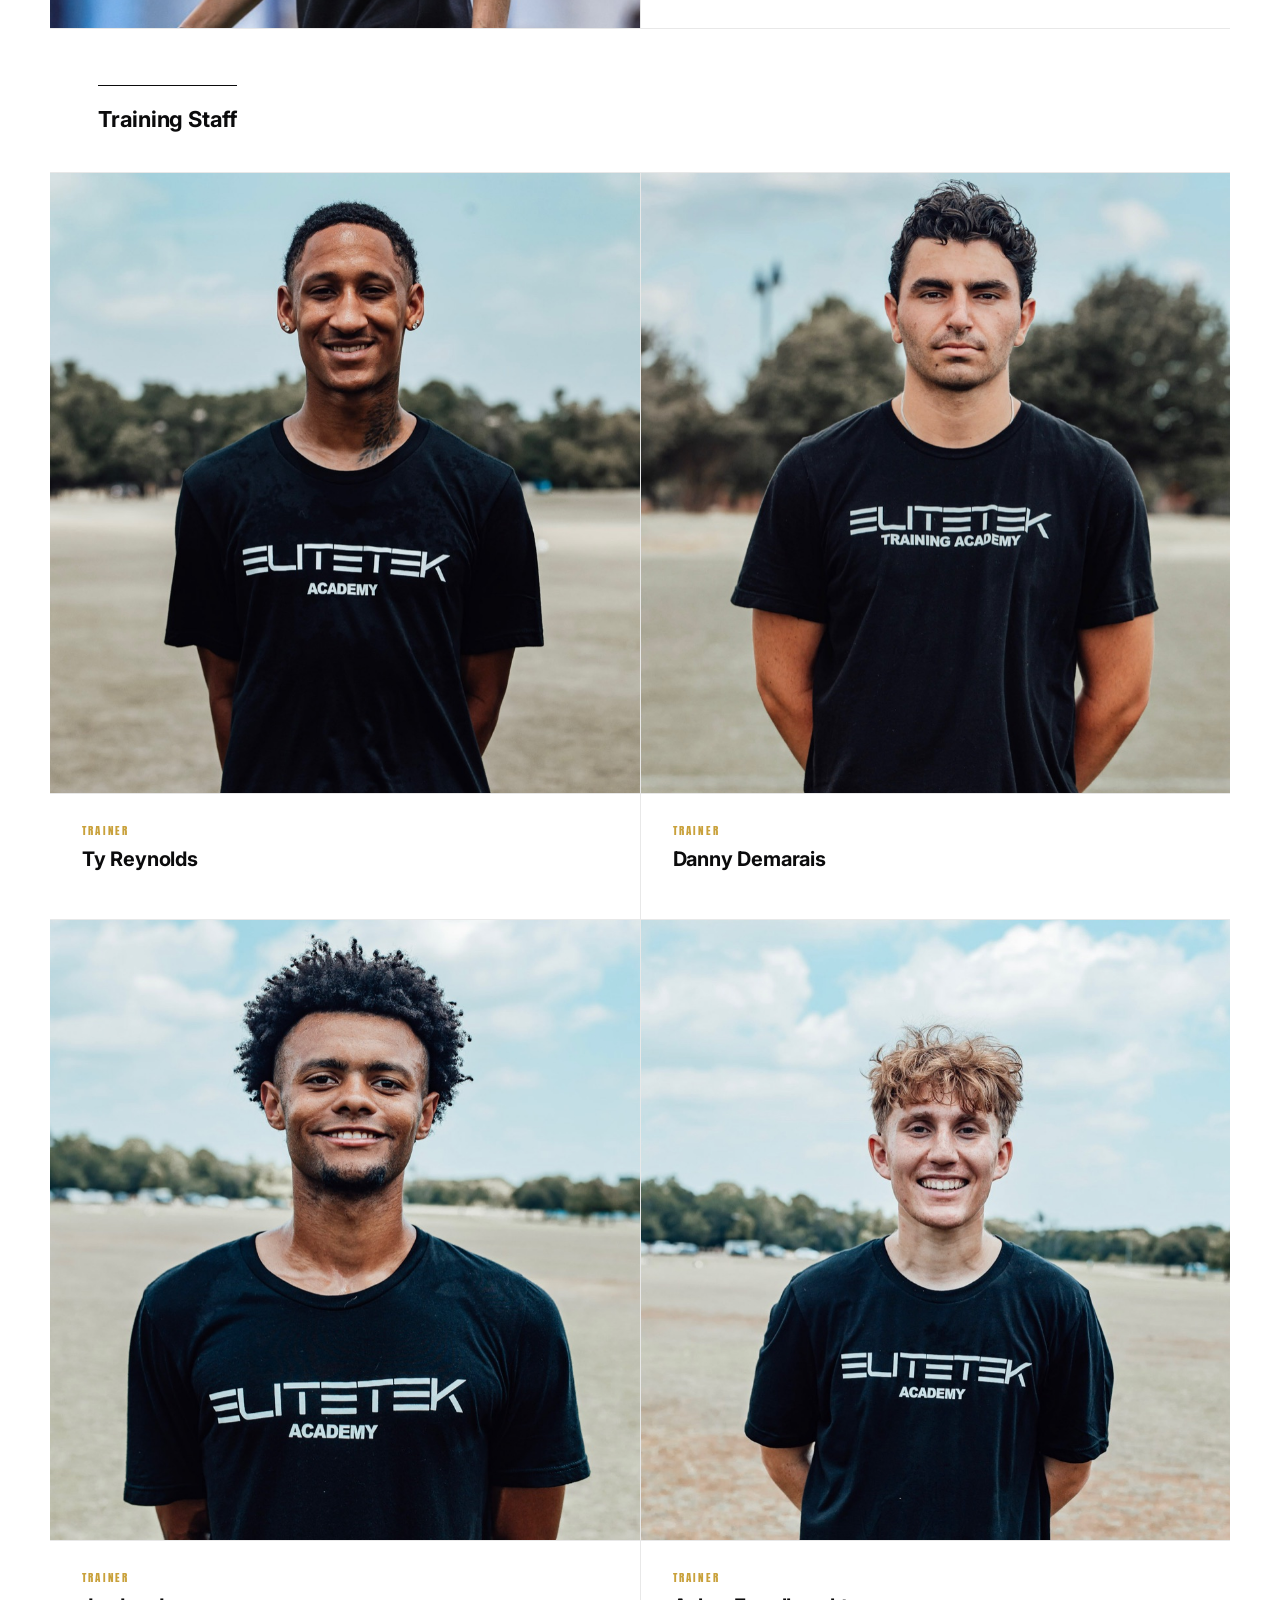
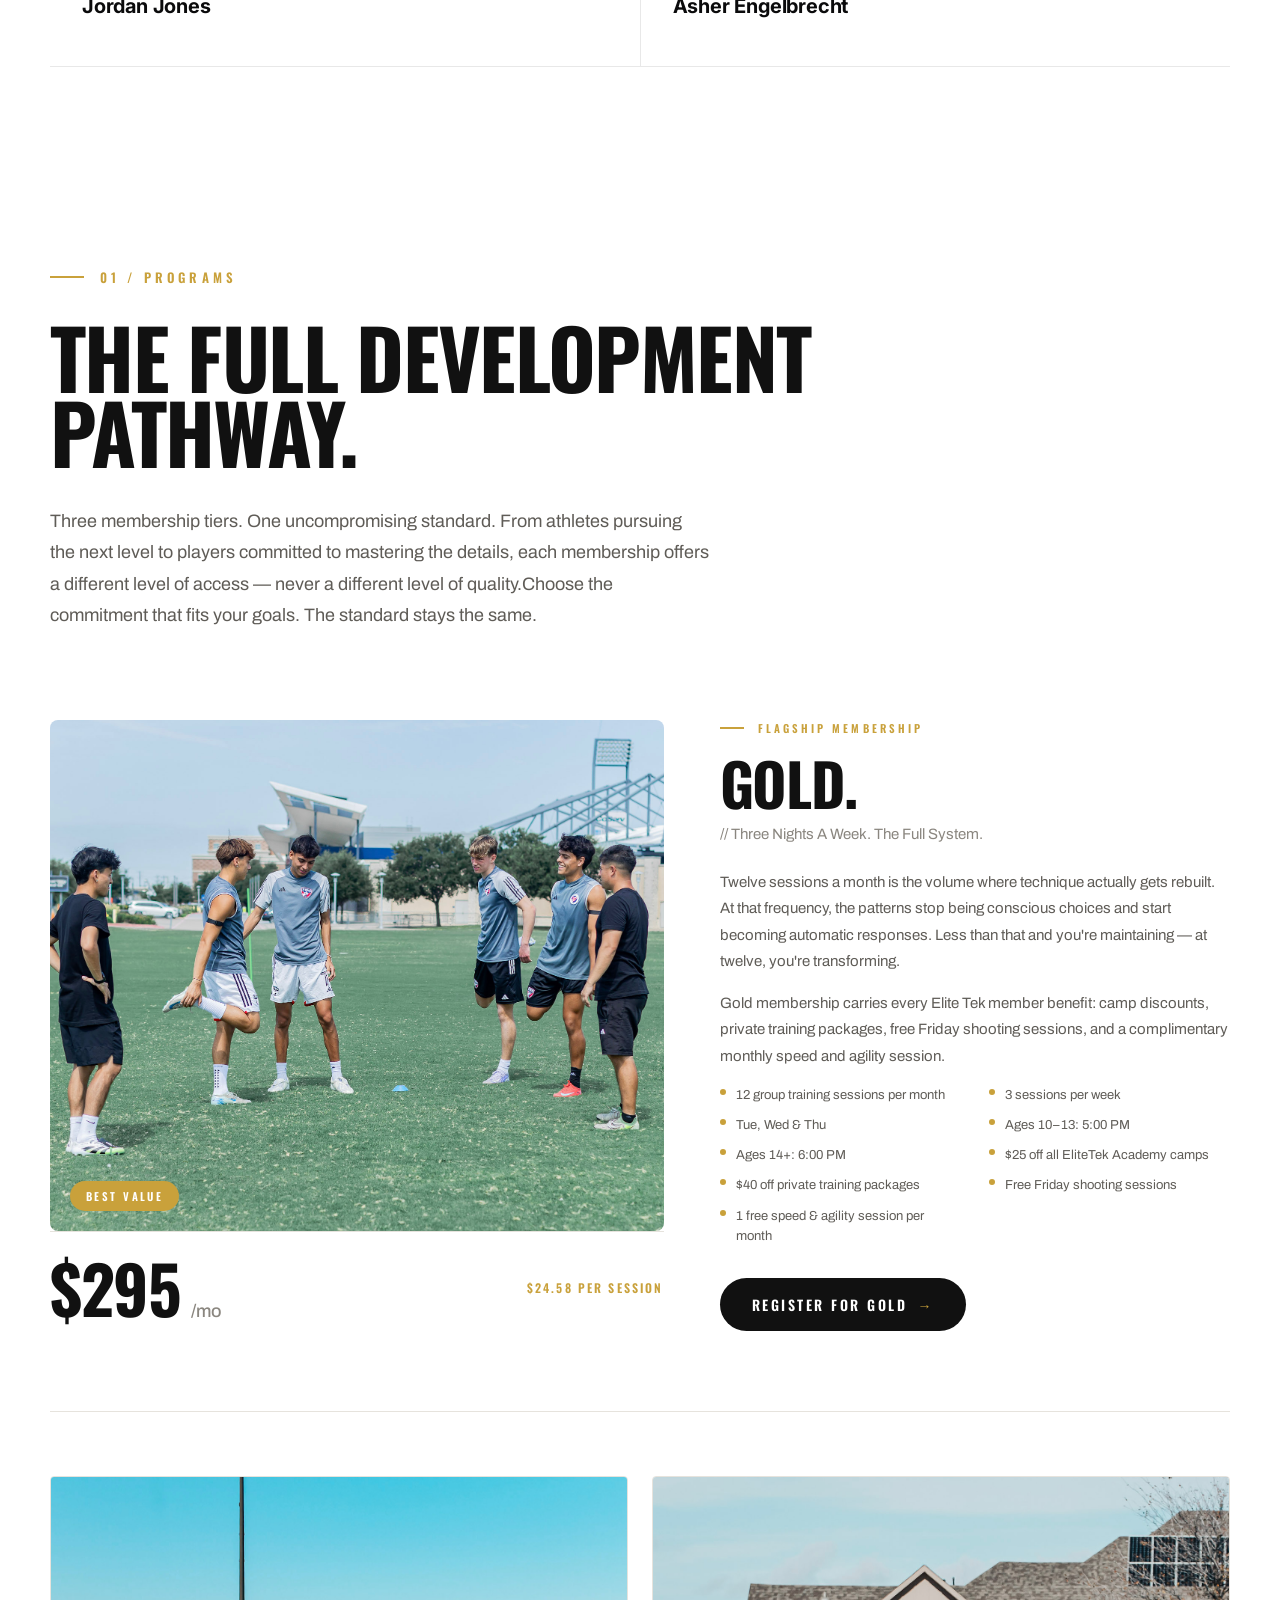
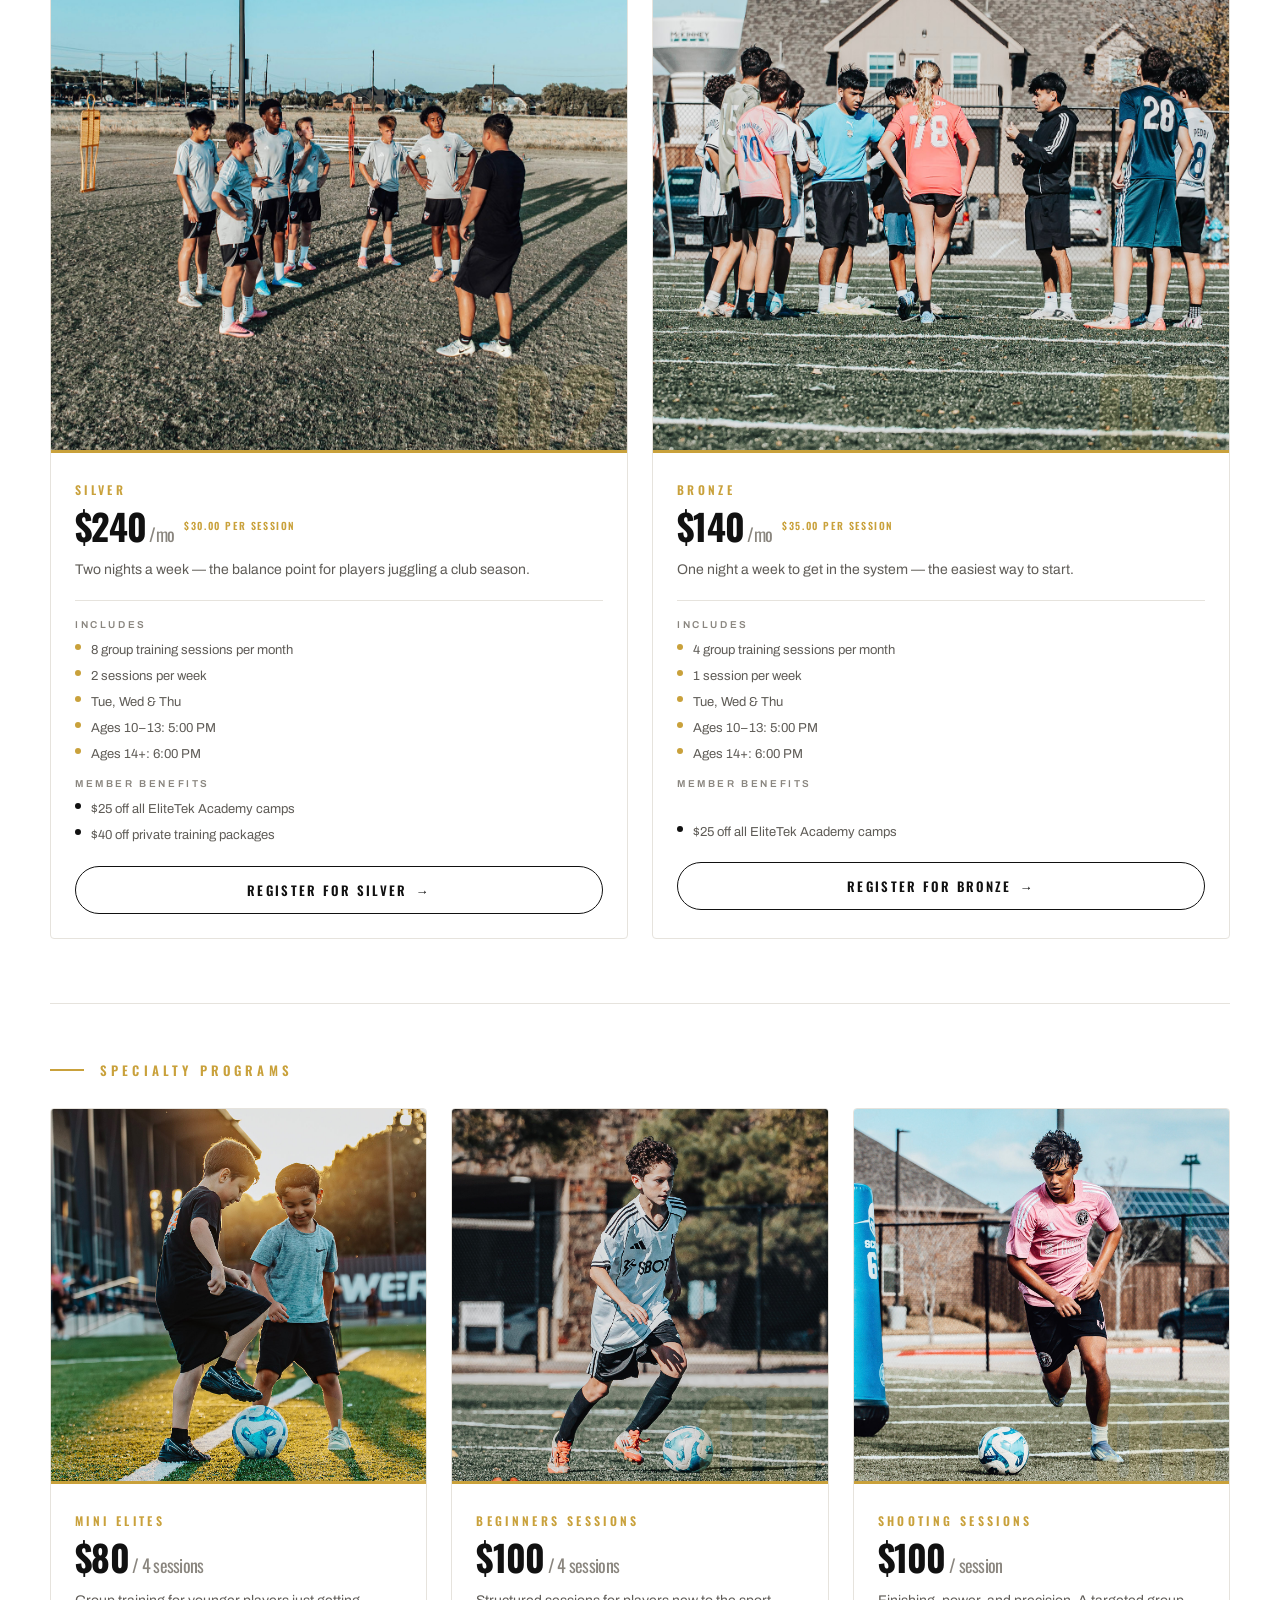
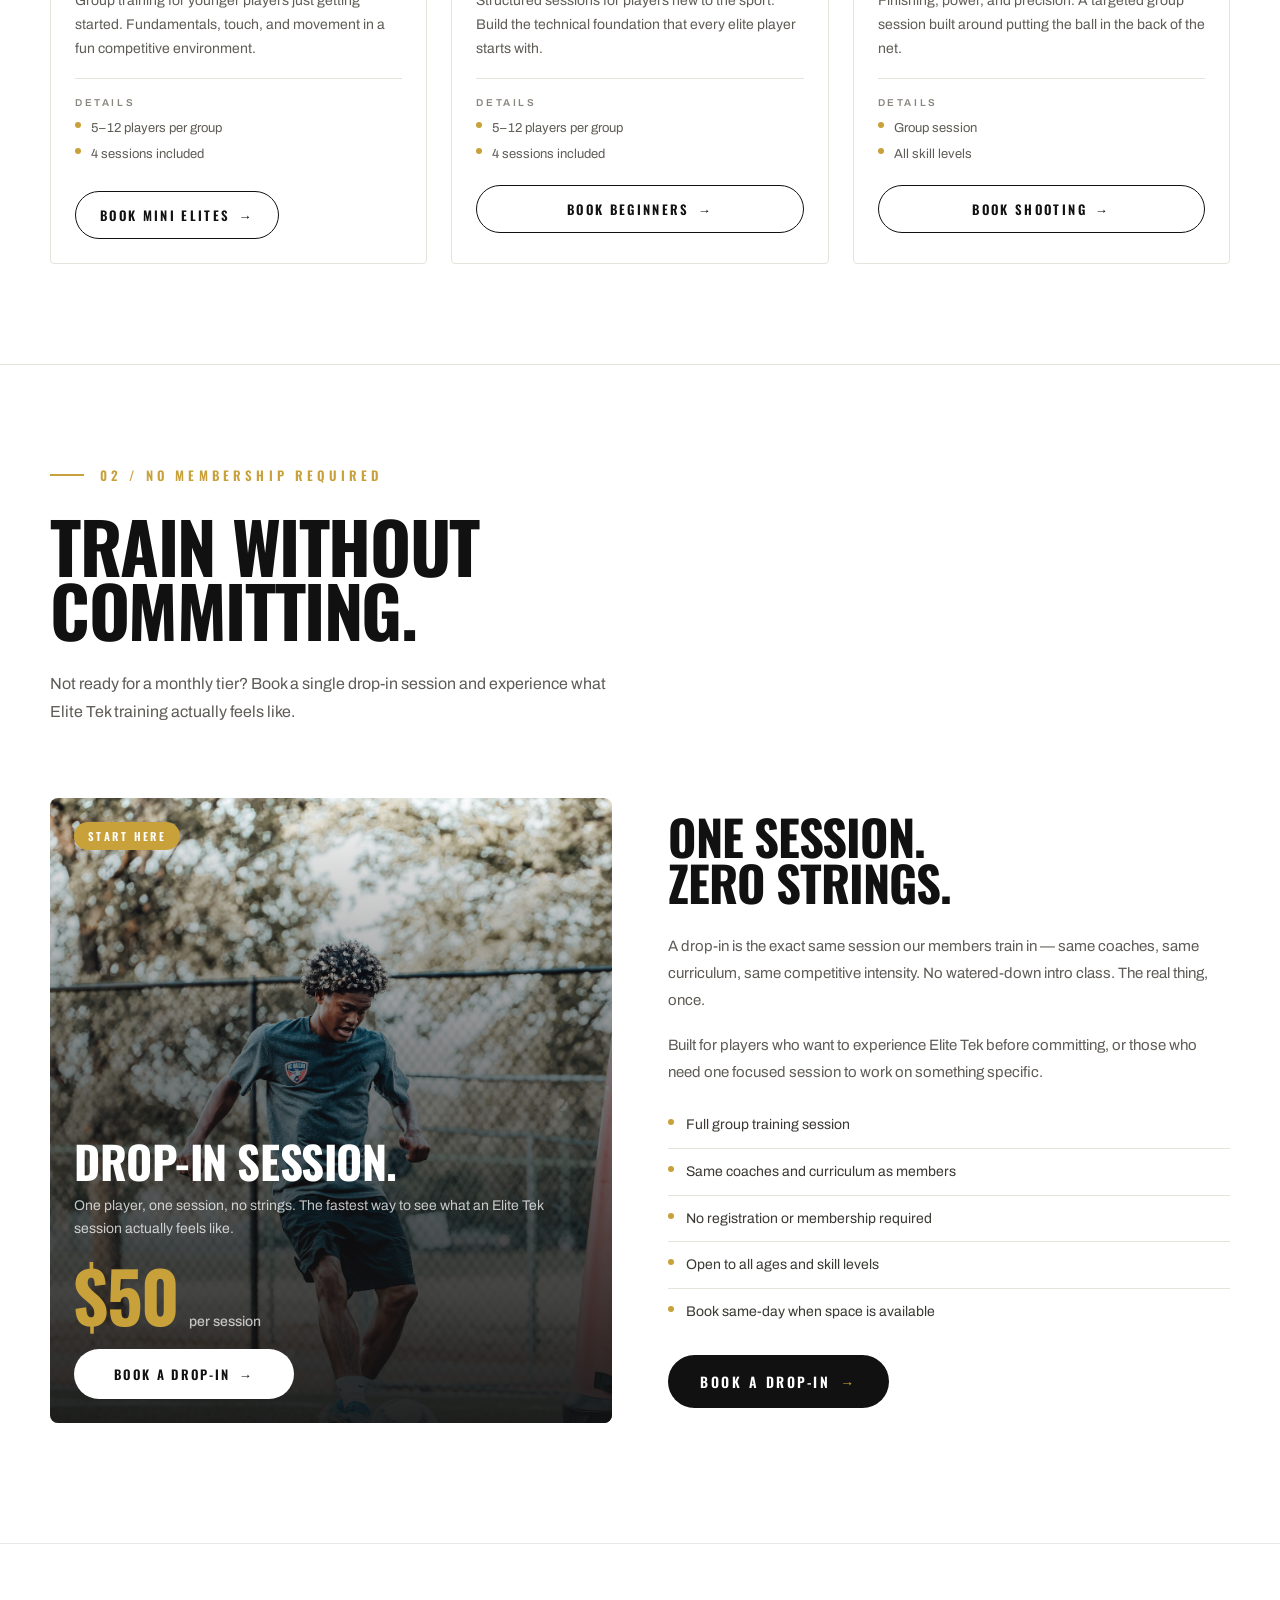
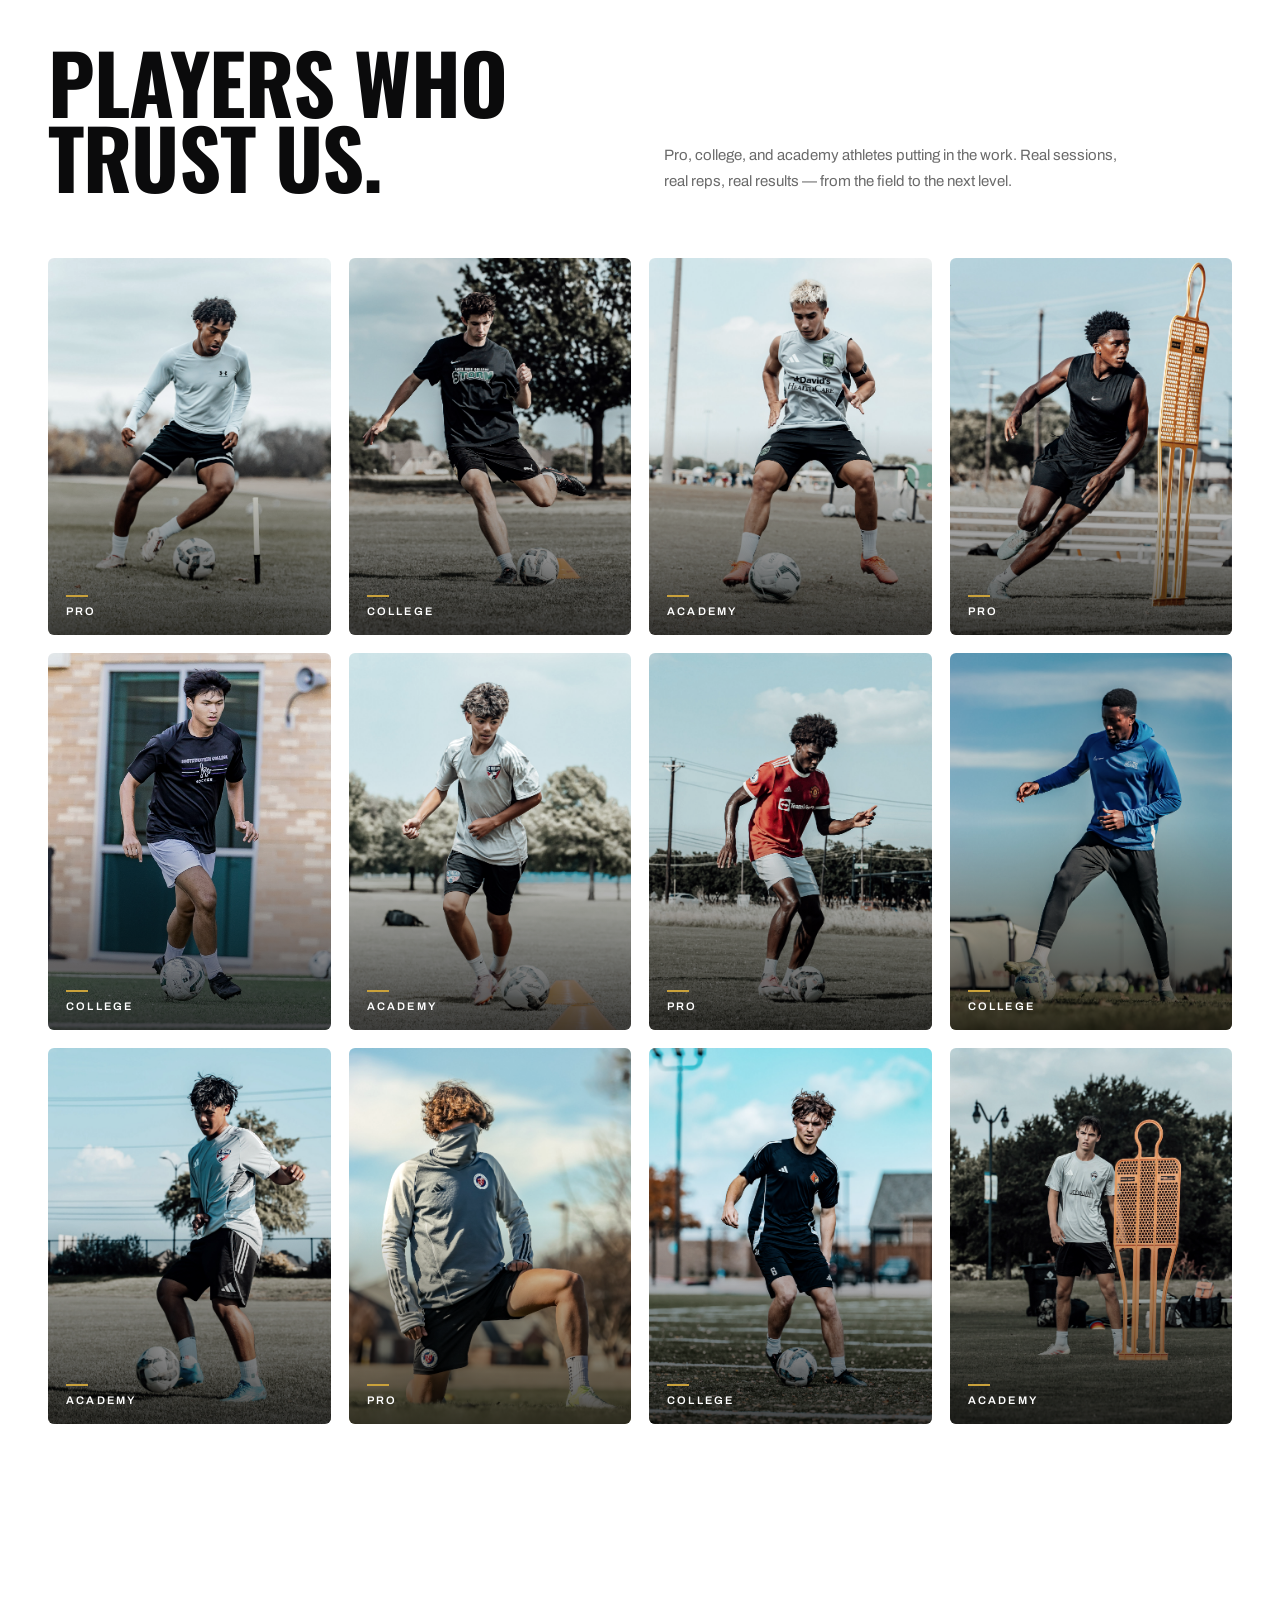
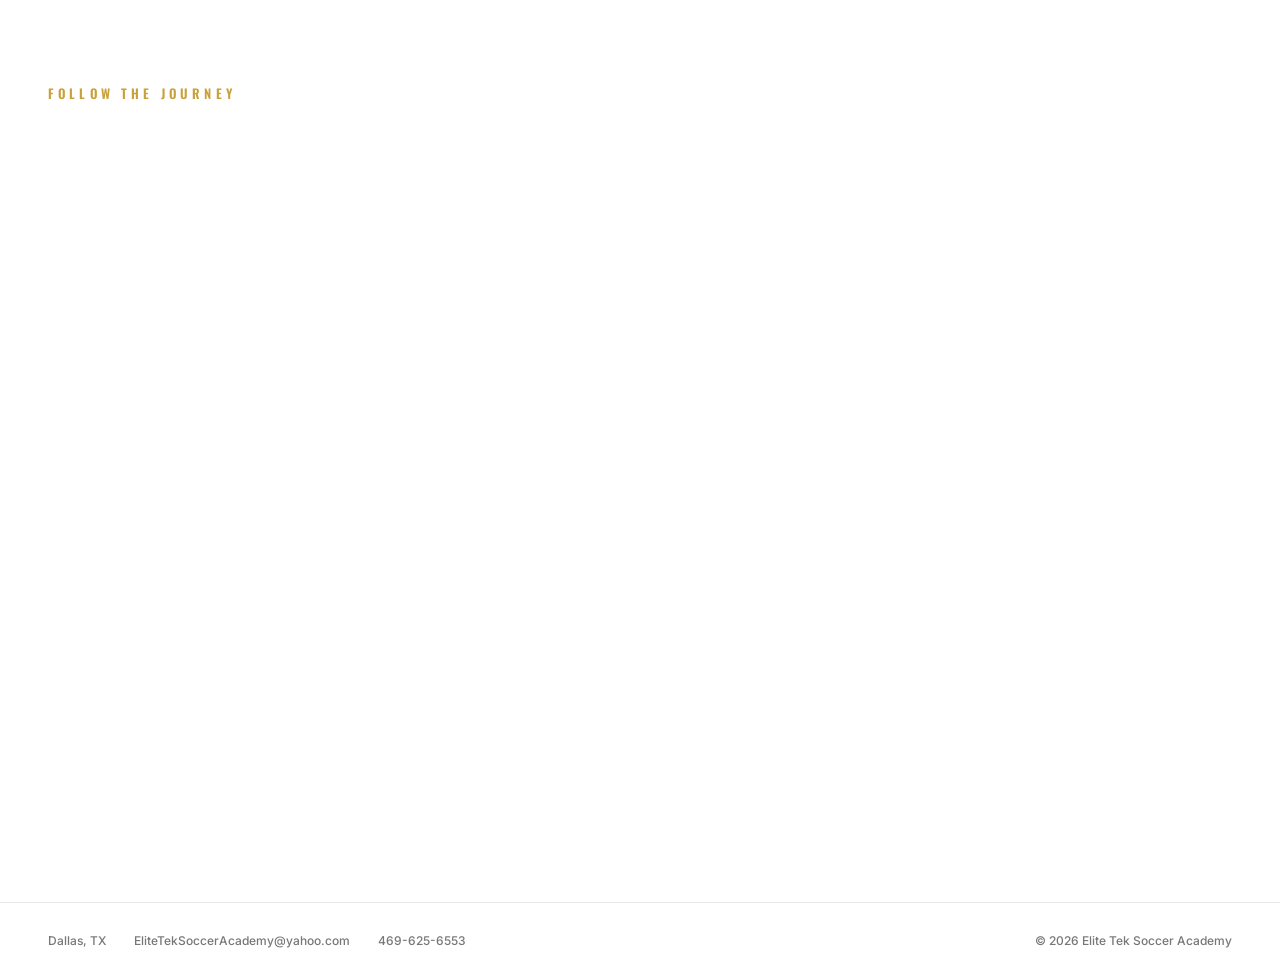
==== commit 91d74e5f: "added-new-image-beg-fixed-random-images-slideshow" ====
--- a/index.html
+++ b/index.html
@@ -411,7 +411,7 @@
             <!-- BEGINNERS SESSIONS -->
             <div class="prog-card" data-reveal="90">
                 <div class="prog-card-photo-wrap fix-card-photo">
-                    <img src="assets/mini.jpeg" alt="Beginners Sessions" class="prog-card-photo">
+                    <img src="assets/new-beg.jpeg" alt="Beginners Sessions" class="prog-card-photo">
                     <span class="prog-card-num" aria-hidden="true">05</span>
                 </div>
                 <div class="prog-card-body">
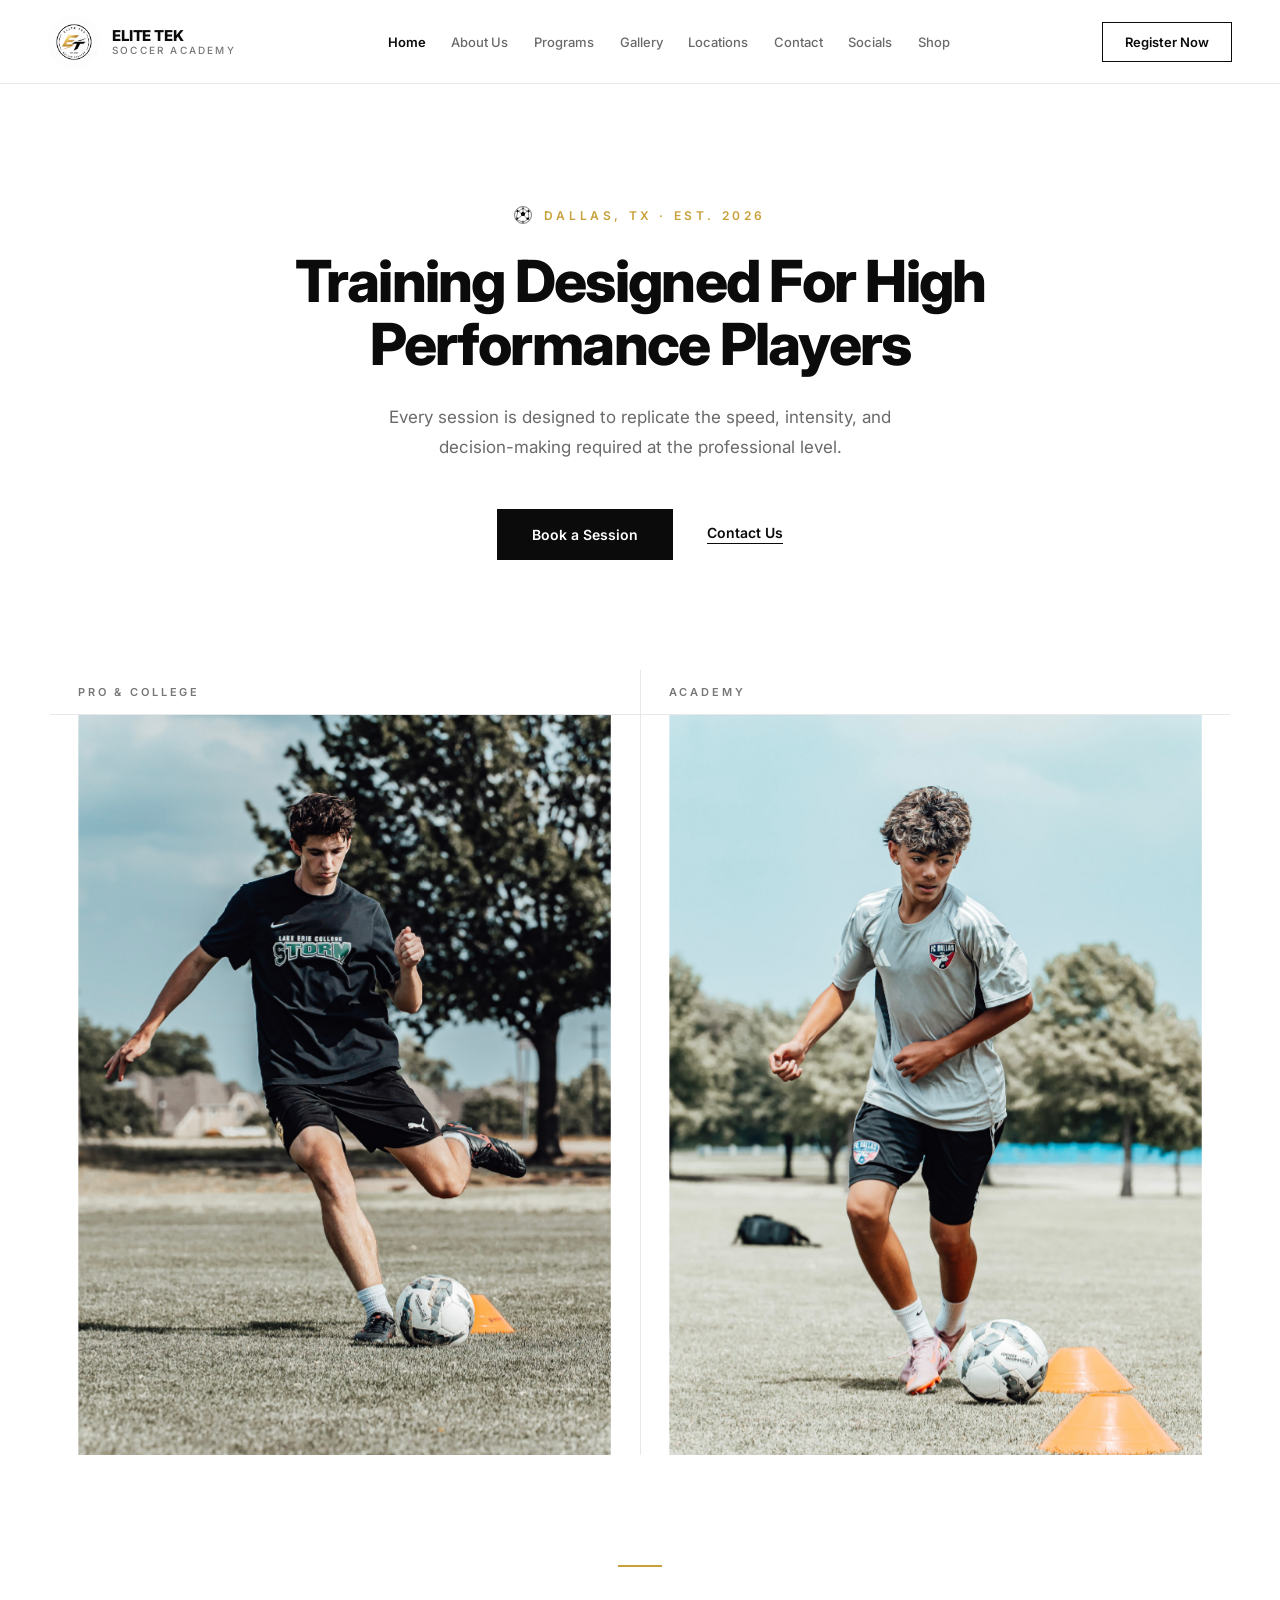
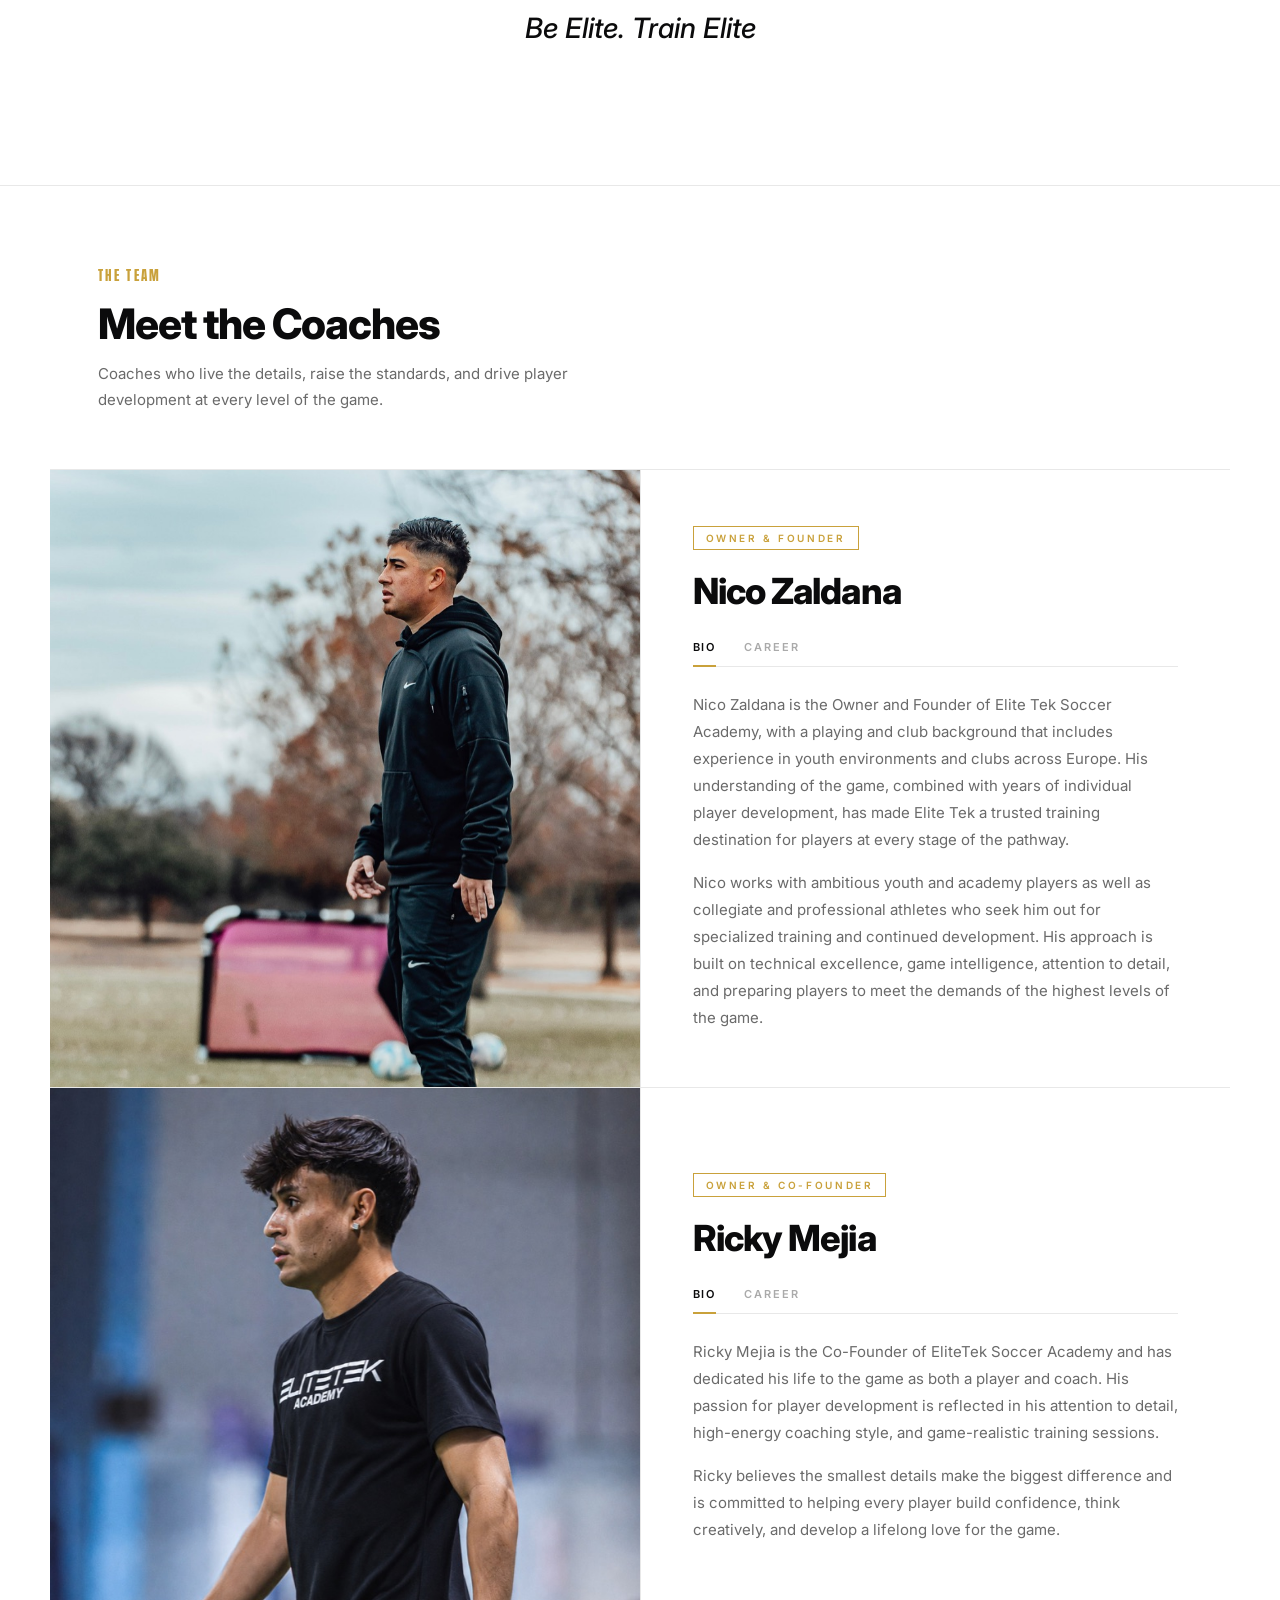
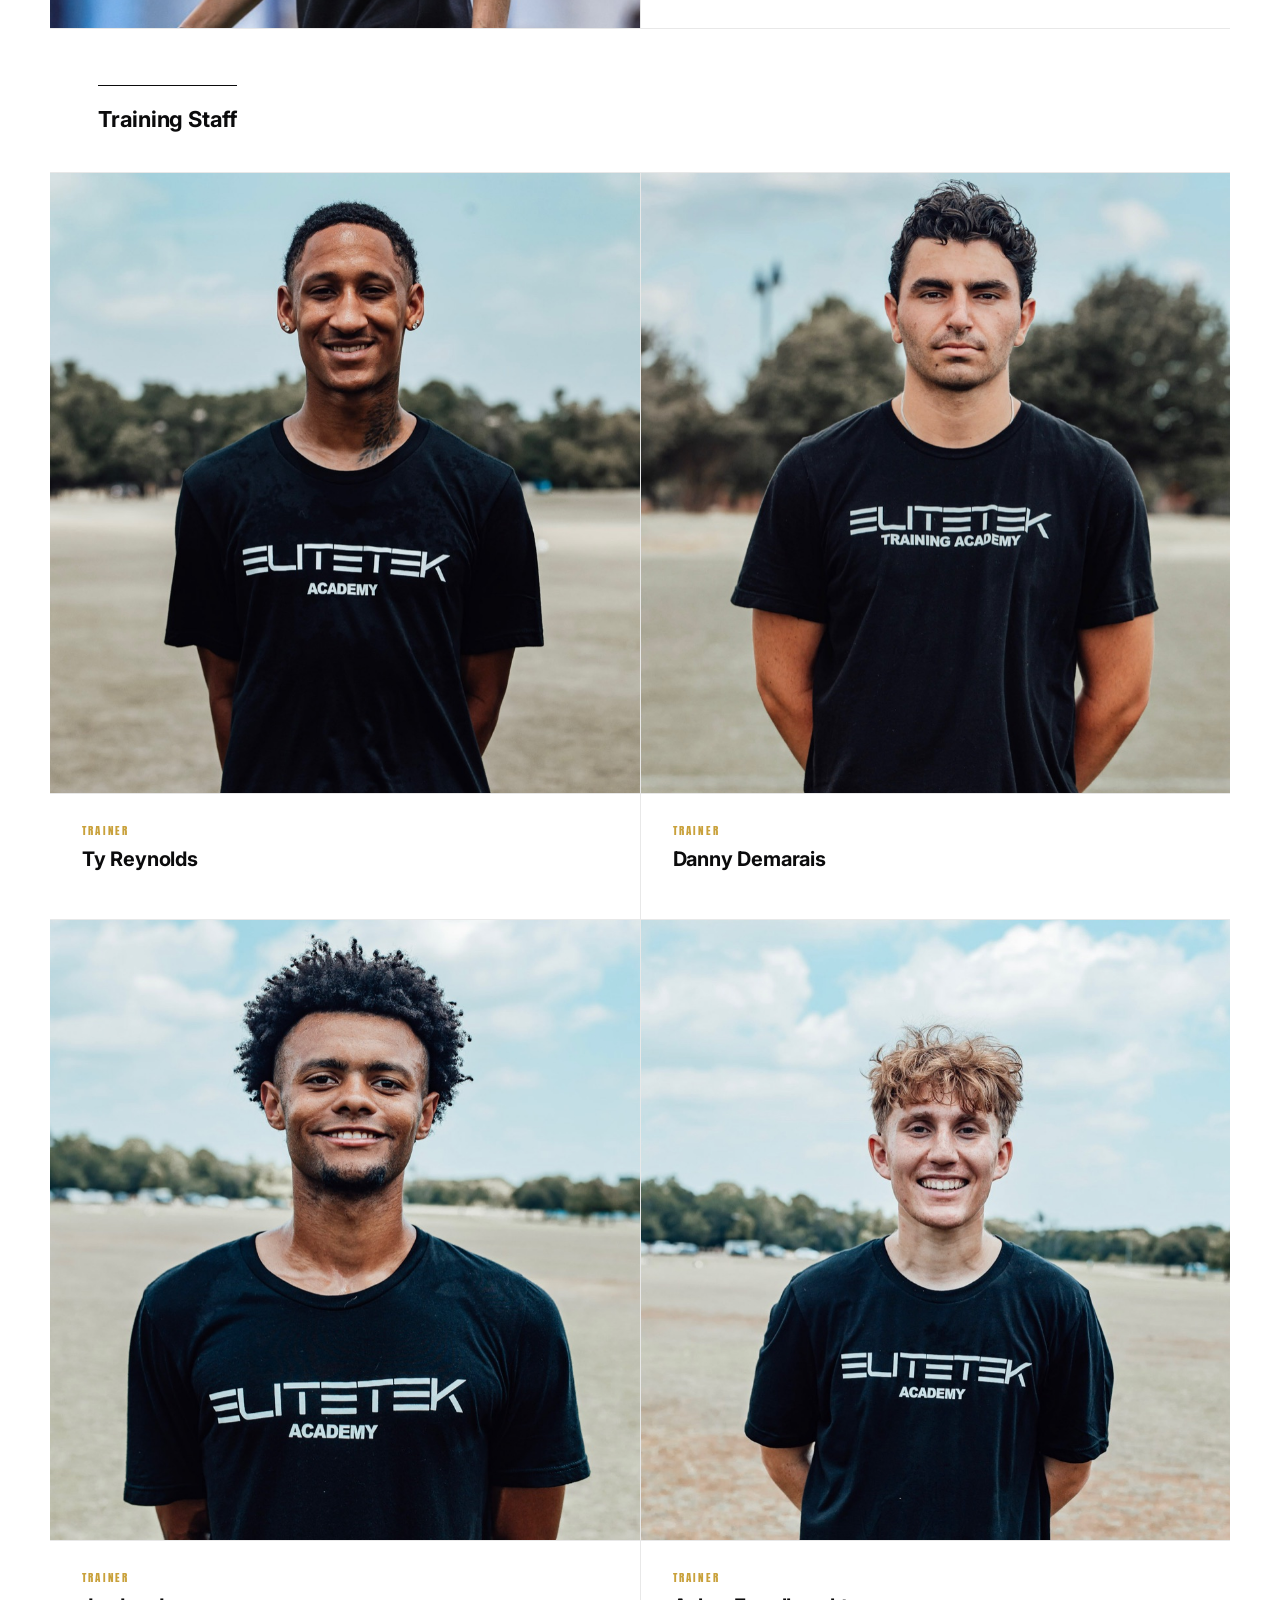
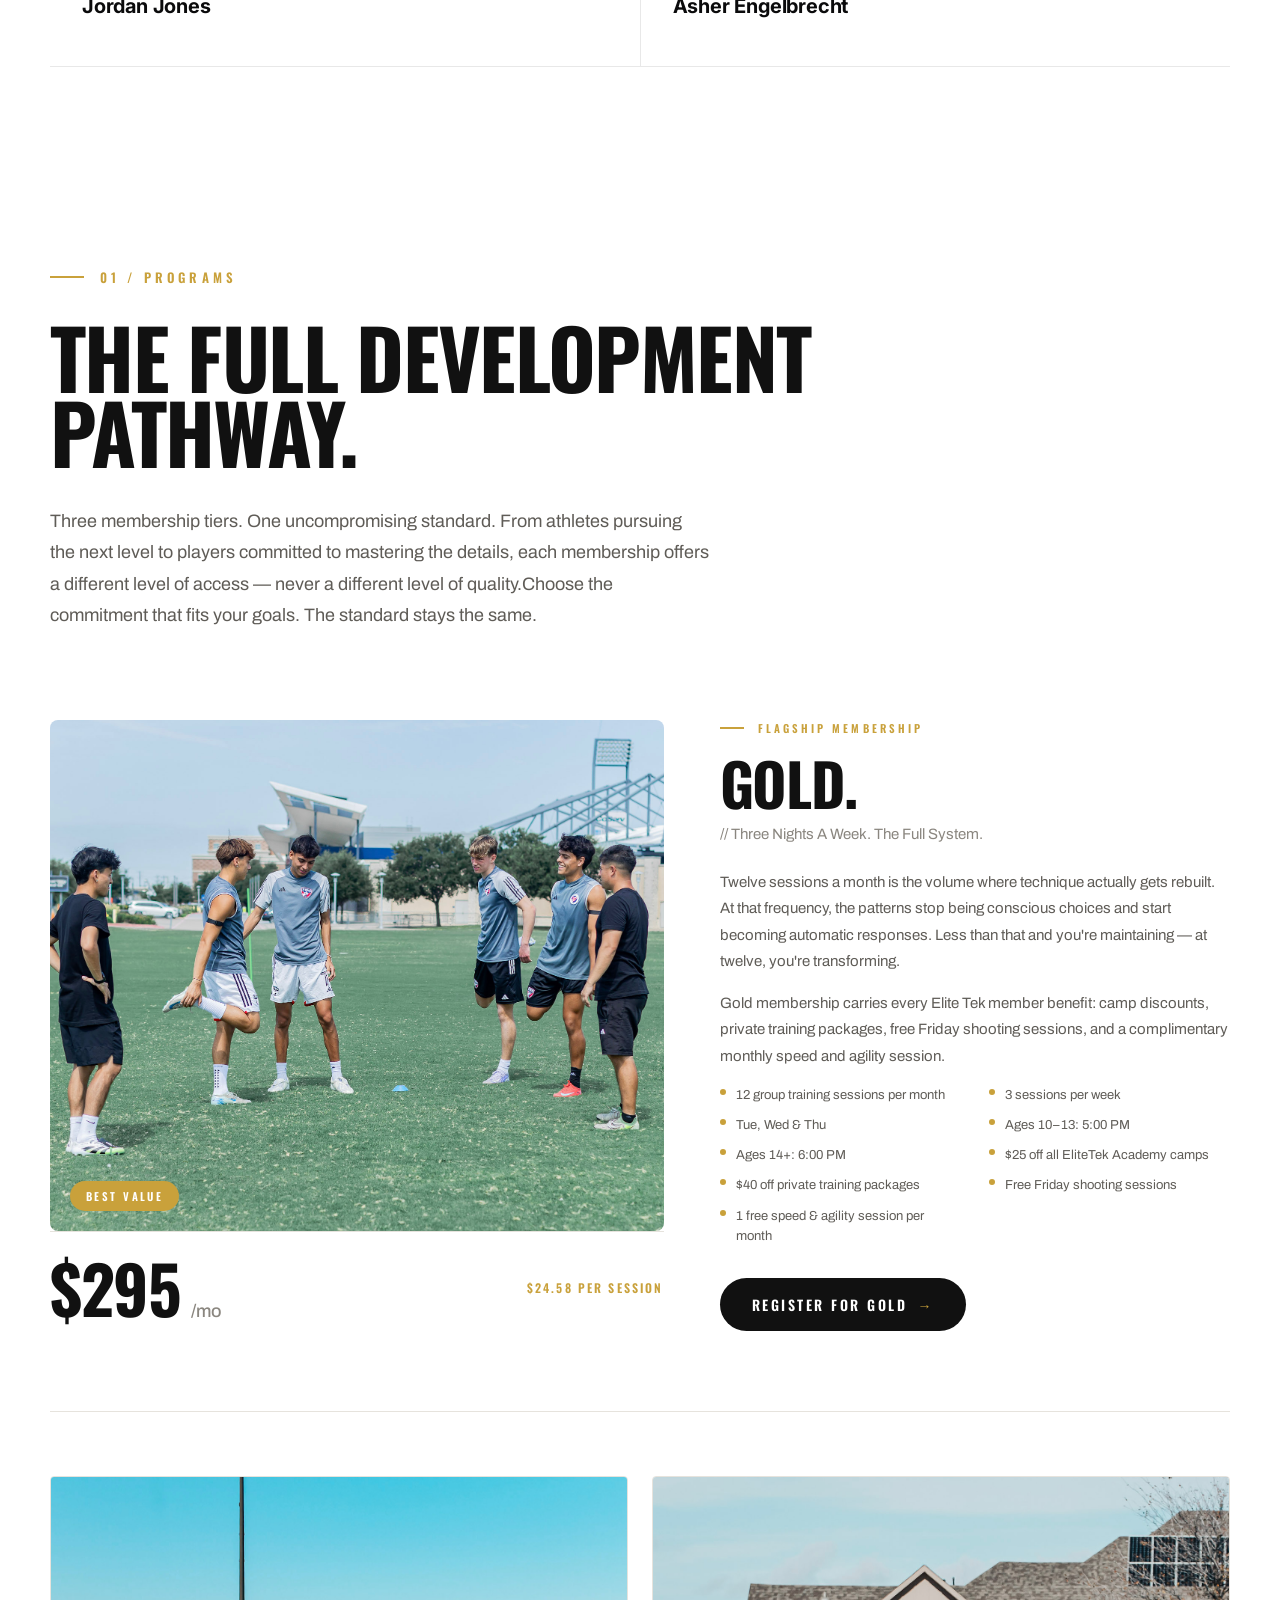
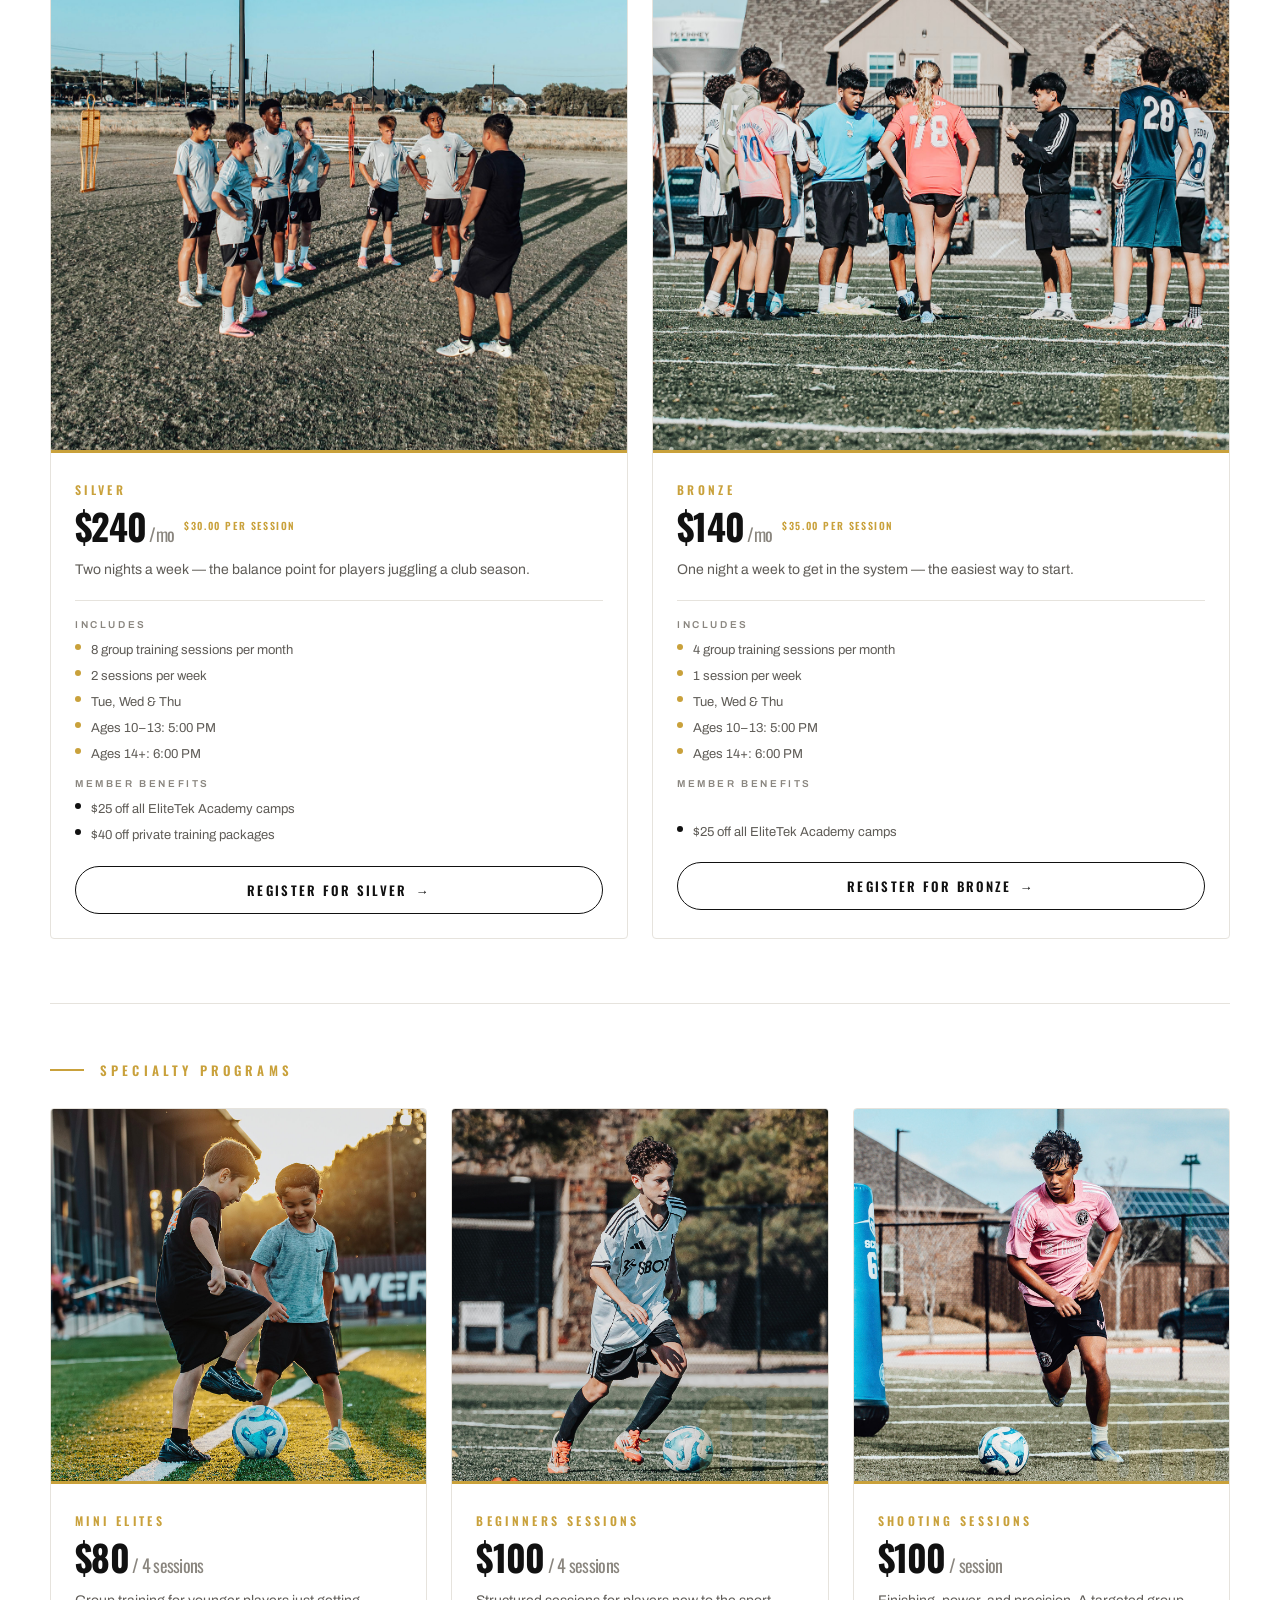
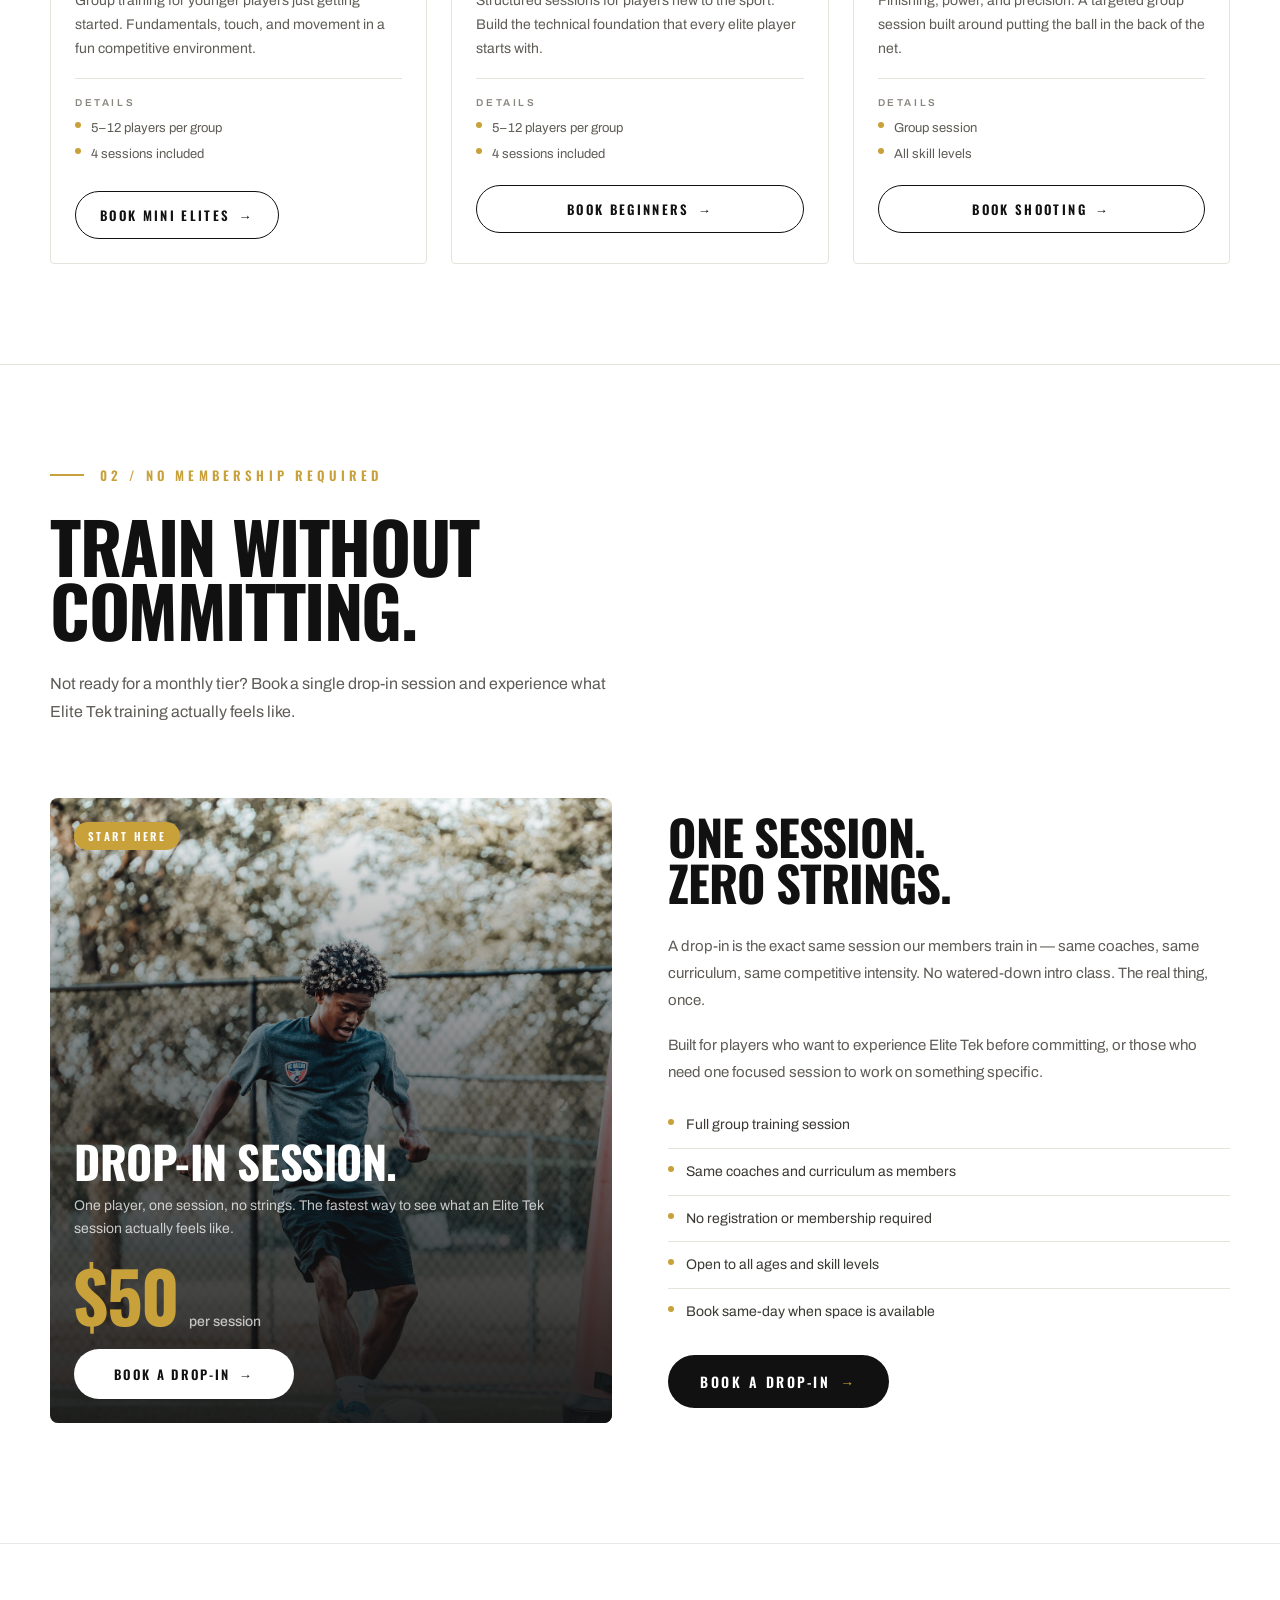
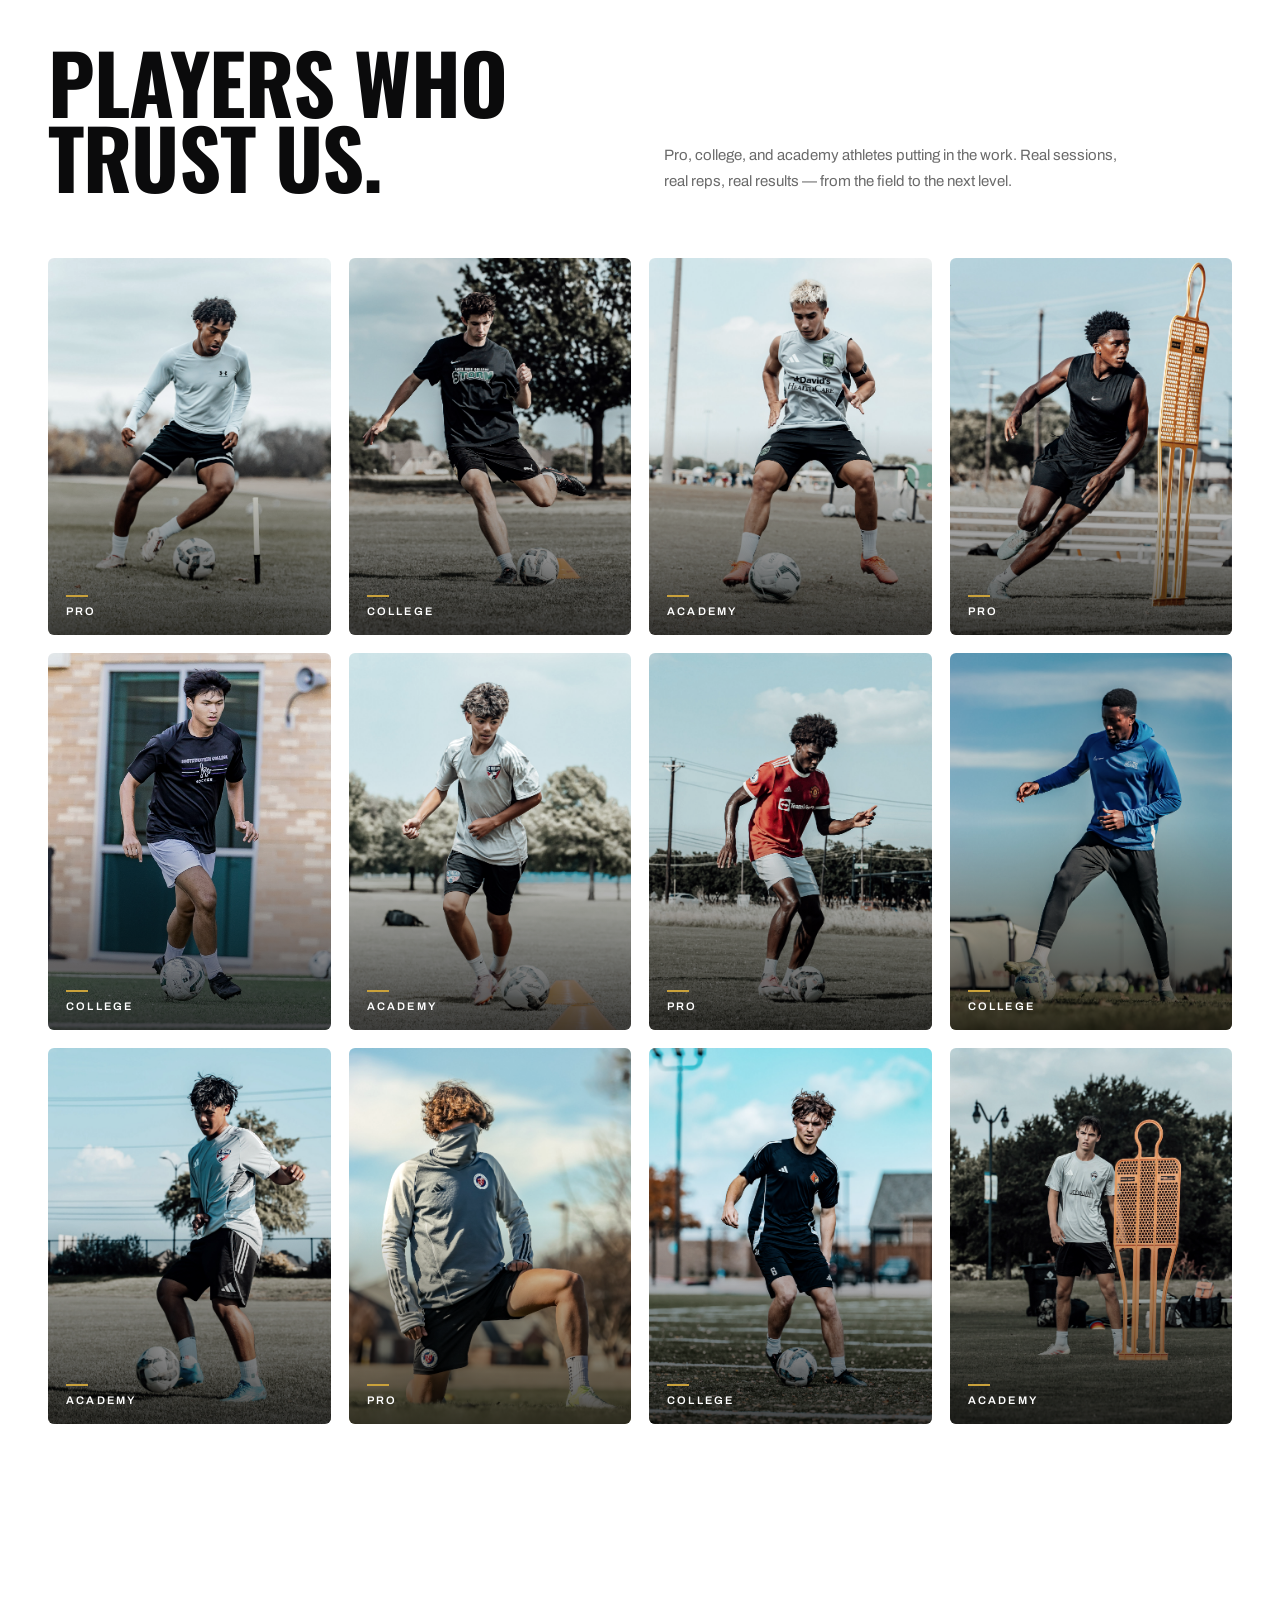
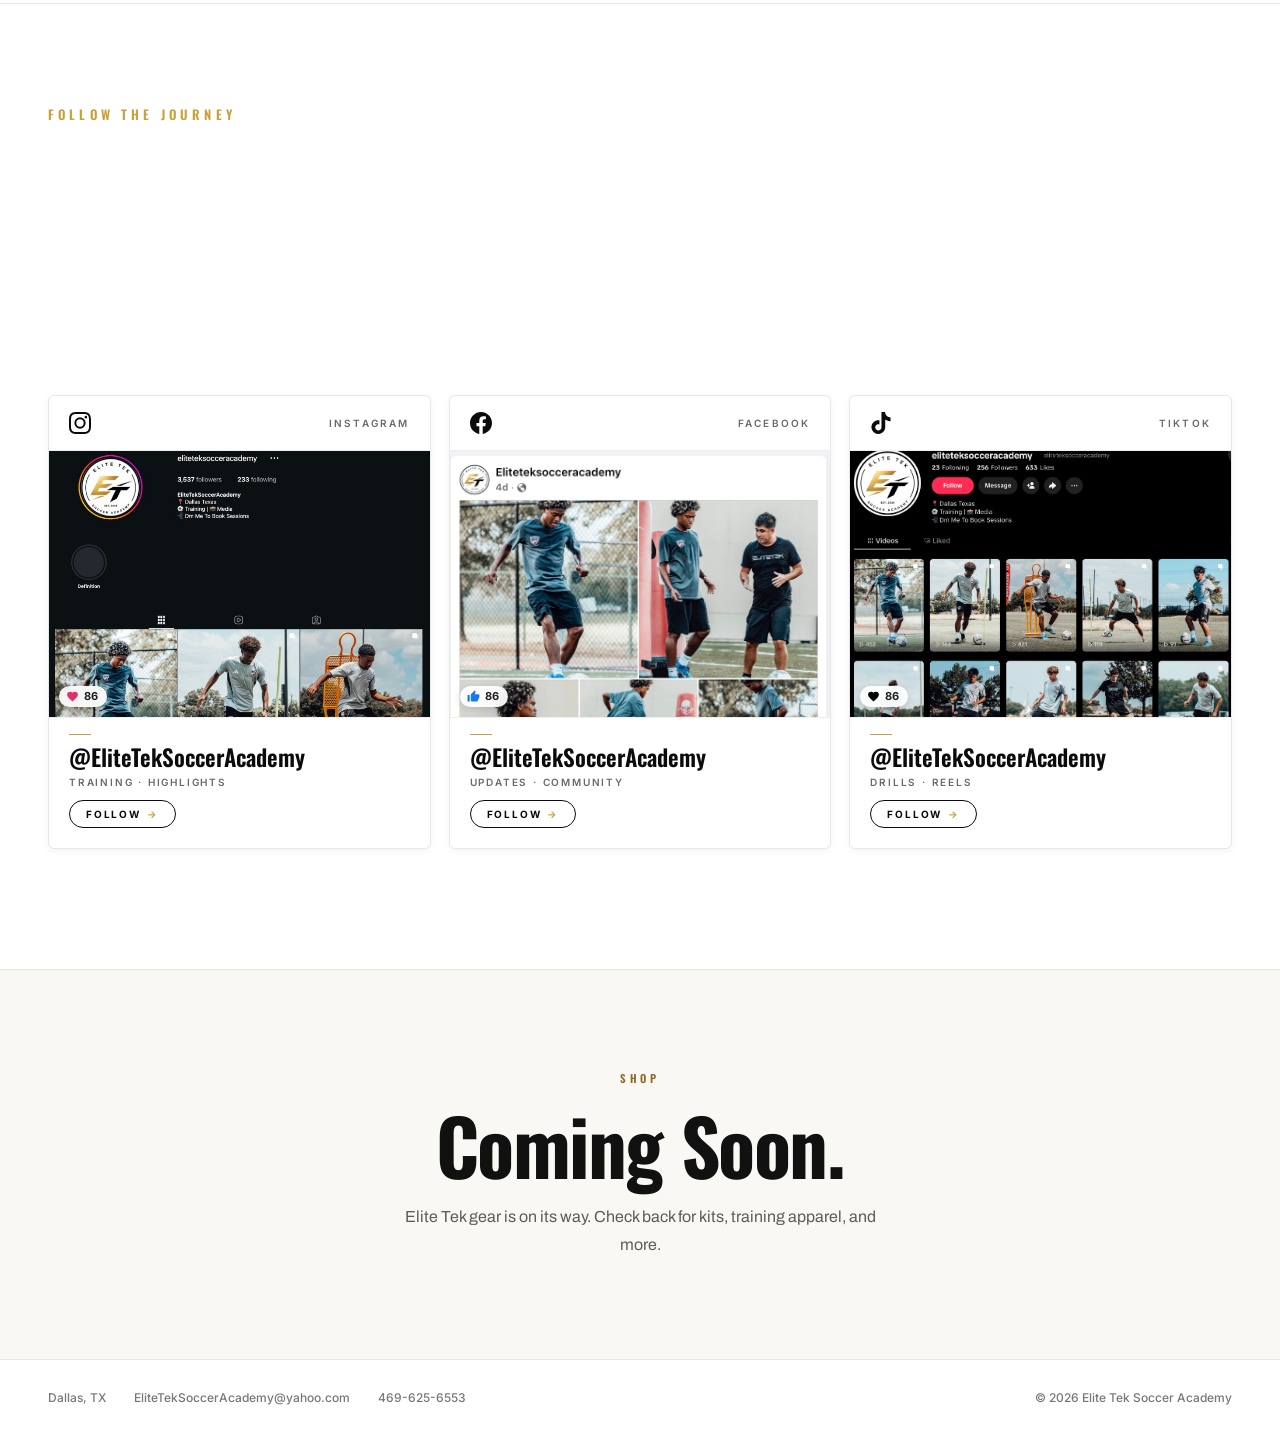
==== commit 67343cf2: "added-shop-section" ====
--- a/index.html
+++ b/index.html
@@ -30,8 +30,8 @@
 
         <nav class="header-nav" aria-label="Main navigation">
             <a href="#" class="active">Home</a>
+            <a href="#about">About Us</a>
             <a href="#memberships">Programs</a>
-            <a href="#about">About Us</a>
             <a href="#gallery">Gallery</a>
             <a href="#locations">Locations</a>
             <a href="#contact">Contact</a>
@@ -56,8 +56,8 @@
     <!-- Mobile nav drawer -->
     <div class="mobile-menu" id="mobile-menu" aria-hidden="true">
         <a href="#" class="active">Home</a>
+        <a href="#about">About Us</a>
         <a href="#memberships">Programs</a>
-        <a href="#about">About Us</a>
         <a href="#gallery">Gallery</a>
         <a href="#locations">Locations</a>
         <a href="#contact">Contact</a>
@@ -582,6 +582,21 @@
                     </div>
 
                     <div class="form-group">
+                        <label class="form-label" for="cf-interest">Interested In</label>
+                        <select class="form-input form-select" id="cf-interest" name="interest">
+                            <option value="" disabled selected>Select a program or session…</option>
+                            <option value="Gold Membership">Gold Membership — $295/mo</option>
+                            <option value="Silver Membership">Silver Membership — $240/mo</option>
+                            <option value="Bronze Membership">Bronze Membership — $140/mo</option>
+                            <option value="Mini Elites">Mini Elites — $80 / 4 sessions</option>
+                            <option value="Beginners Sessions">Beginners Sessions — $100 / 4 sessions</option>
+                            <option value="Shooting Sessions">Shooting Sessions — $100/session</option>
+                            <option value="Drop-In Session">Drop-In Session</option>
+                            <option value="Not Sure Yet">Not Sure Yet — Just Exploring</option>
+                        </select>
+                    </div>
+
+                    <div class="form-group">
                         <label class="form-label" for="cf-message">Message <span class="form-required">*</span></label>
                         <textarea class="form-input form-textarea" id="cf-message" name="message" rows="5" placeholder="Tell us about your player, their age, position, and goals…" required></textarea>
                     </div>
@@ -613,6 +628,15 @@
 
         <div class="socials-grid" id="socials-grid"></div>
 
+    </section>
+
+    <!-- ── SHOP ── -->
+    <section class="shop-section" id="shop">
+        <div class="shop-inner" data-reveal="0">
+            <span class="shop-eyebrow">SHOP</span>
+            <h2 class="shop-heading">Coming Soon.</h2>
+            <p class="shop-sub">Elite Tek gear is on its way. Check back for kits, training apparel, and more.</p>
+        </div>
     </section>
 
     <!-- ── FOOTER ── -->
--- a/style.css
+++ b/style.css
@@ -1536,6 +1536,49 @@
 
         .dropin-addon-chip strong { color: #111111; font-weight: 600; }
 
+        /* ── SHOP ── */
+        .shop-section {
+            padding: 100px 48px;
+            border-top: 1px solid #e6e3dd;
+            background: #faf8f4;
+        }
+
+        .shop-inner {
+            max-width: 1180px;
+            margin: 0 auto;
+            display: flex;
+            flex-direction: column;
+            align-items: center;
+            text-align: center;
+            gap: 20px;
+        }
+
+        .shop-eyebrow {
+            font-family: 'Oswald', sans-serif;
+            font-size: 11px;
+            font-weight: 600;
+            letter-spacing: 0.32em;
+            color: #8a6d1f;
+            text-transform: uppercase;
+        }
+
+        .shop-heading {
+            font-family: 'Oswald', sans-serif;
+            font-size: clamp(48px, 6vw, 80px);
+            font-weight: 700;
+            color: #111111;
+            line-height: 1;
+            letter-spacing: -0.02em;
+        }
+
+        .shop-sub {
+            font-family: 'Archivo', sans-serif;
+            font-size: 16px;
+            color: #5f5c57;
+            line-height: 1.75;
+            max-width: 480px;
+        }
+
         /* ── FOOTER ── */
         .footer {
             border-top: 1px solid #e8e8e8;
@@ -1815,6 +1858,16 @@
             min-height: 130px;
         }
 
+        .form-select {
+            appearance: none;
+            -webkit-appearance: none;
+            background-image: url("data:image/svg+xml,%3Csvg xmlns='http://www.w3.org/2000/svg' width='12' height='8' viewBox='0 0 12 8'%3E%3Cpath d='M1 1l5 5 5-5' stroke='%230b0b0c' stroke-width='1.5' fill='none' stroke-linecap='round'/%3E%3C/svg%3E");
+            background-repeat: no-repeat;
+            background-position: right 16px center;
+            padding-right: 40px;
+            cursor: pointer;
+        }
+
         .form-footer {
             display: flex;
             align-items: center;
@@ -2098,7 +2151,7 @@
 
         /* Panel */
         .social-card-panel {
-            height: 220px;
+            height: 266px;
             flex-shrink: 0;
             display: flex;
             align-items: center;
@@ -2240,6 +2293,7 @@
             .socials-header { grid-template-columns: 1fr; gap: 24px; margin-bottom: 48px; }
             .socials-heading { font-size: 36px; }
             .socials-grid { grid-template-columns: 1fr; gap: 16px; }
+            .social-card-panel { height: 220px; }
             .social-card { min-height: unset; }
             .social-card-handle { font-size: 19px; }
         }
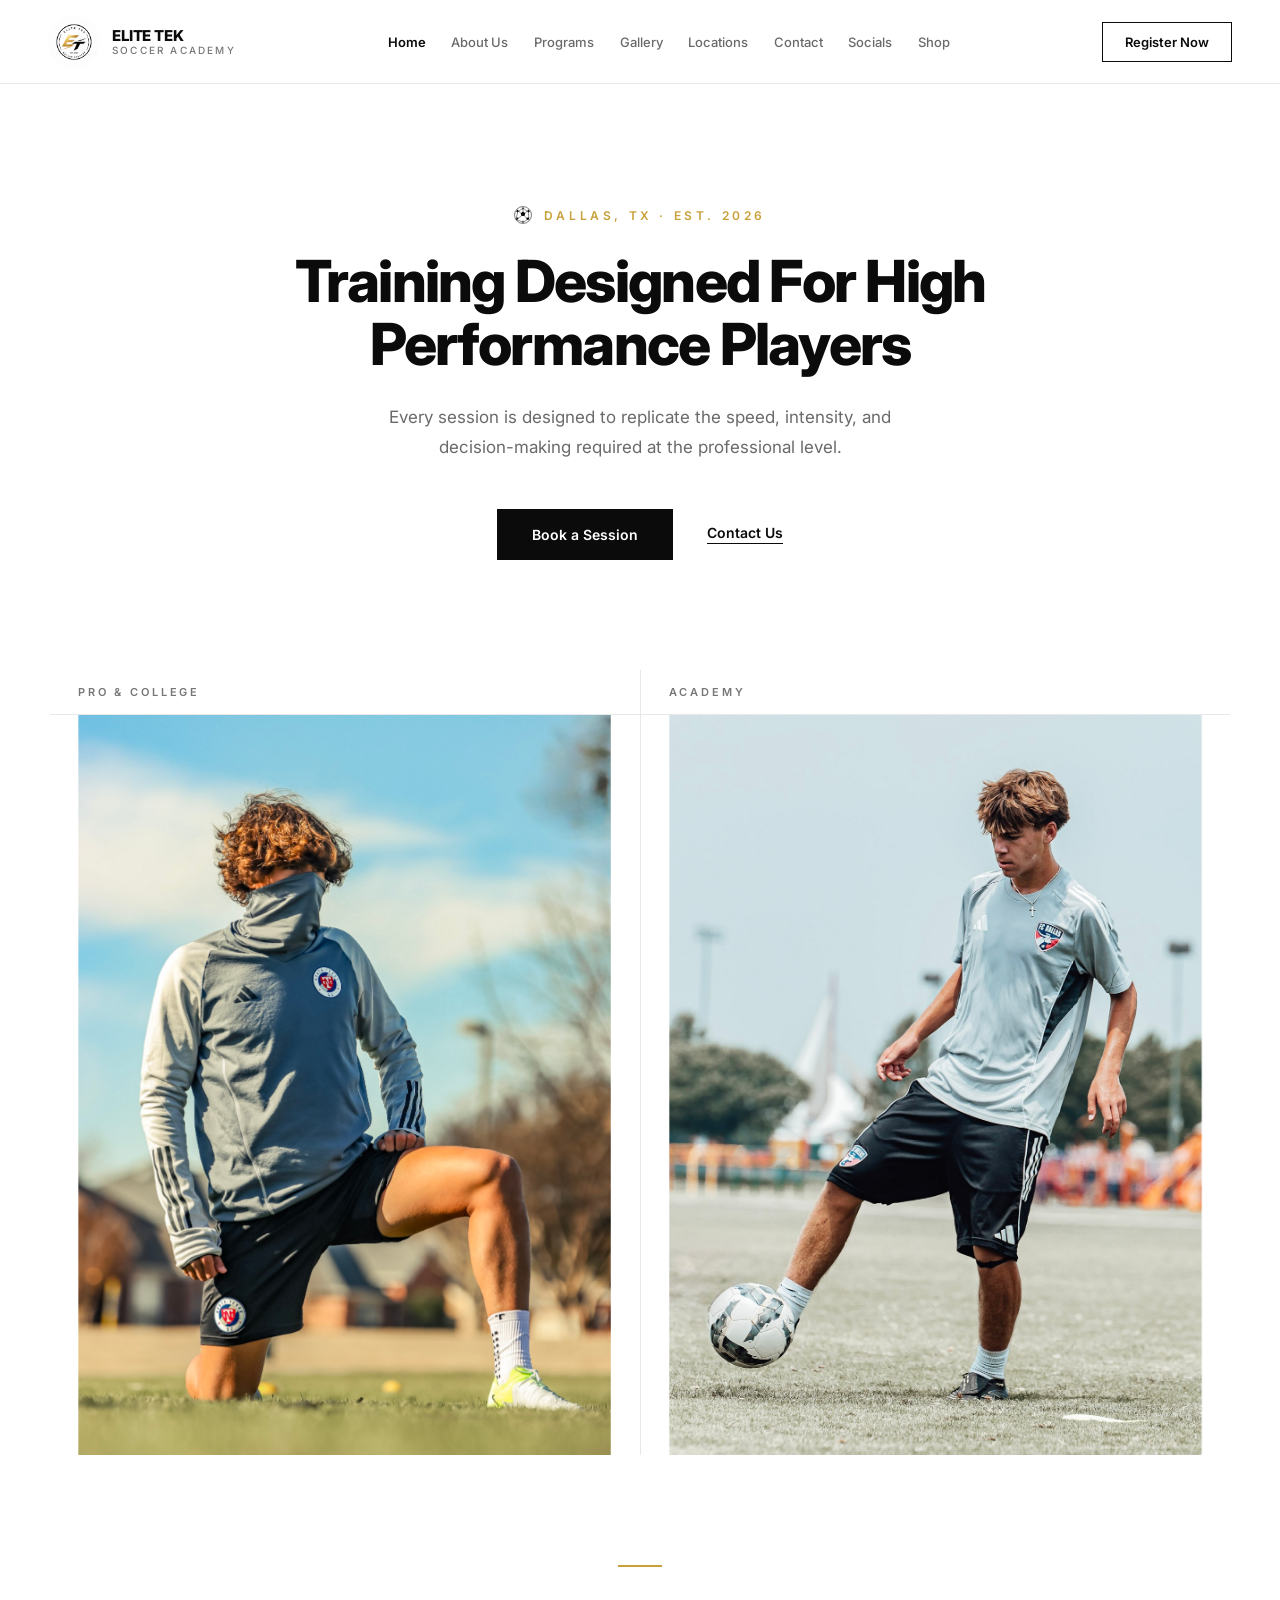
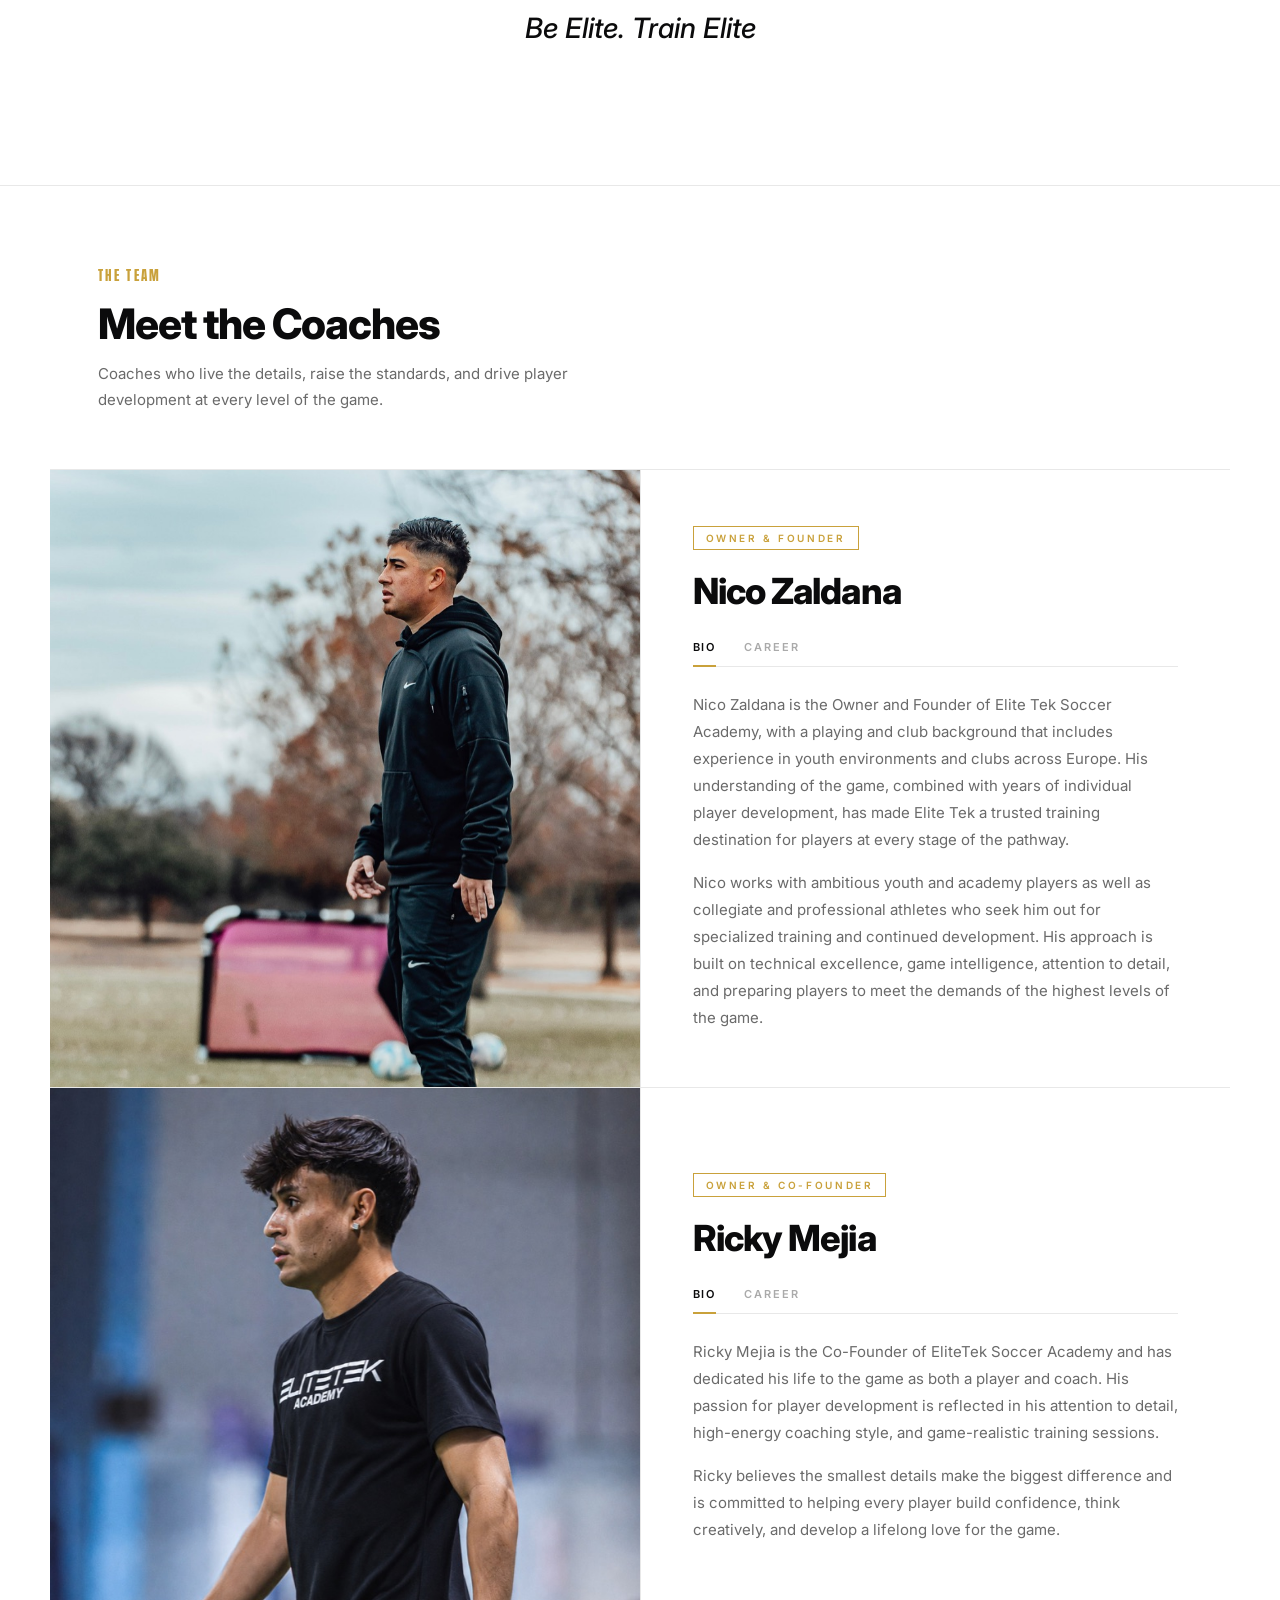
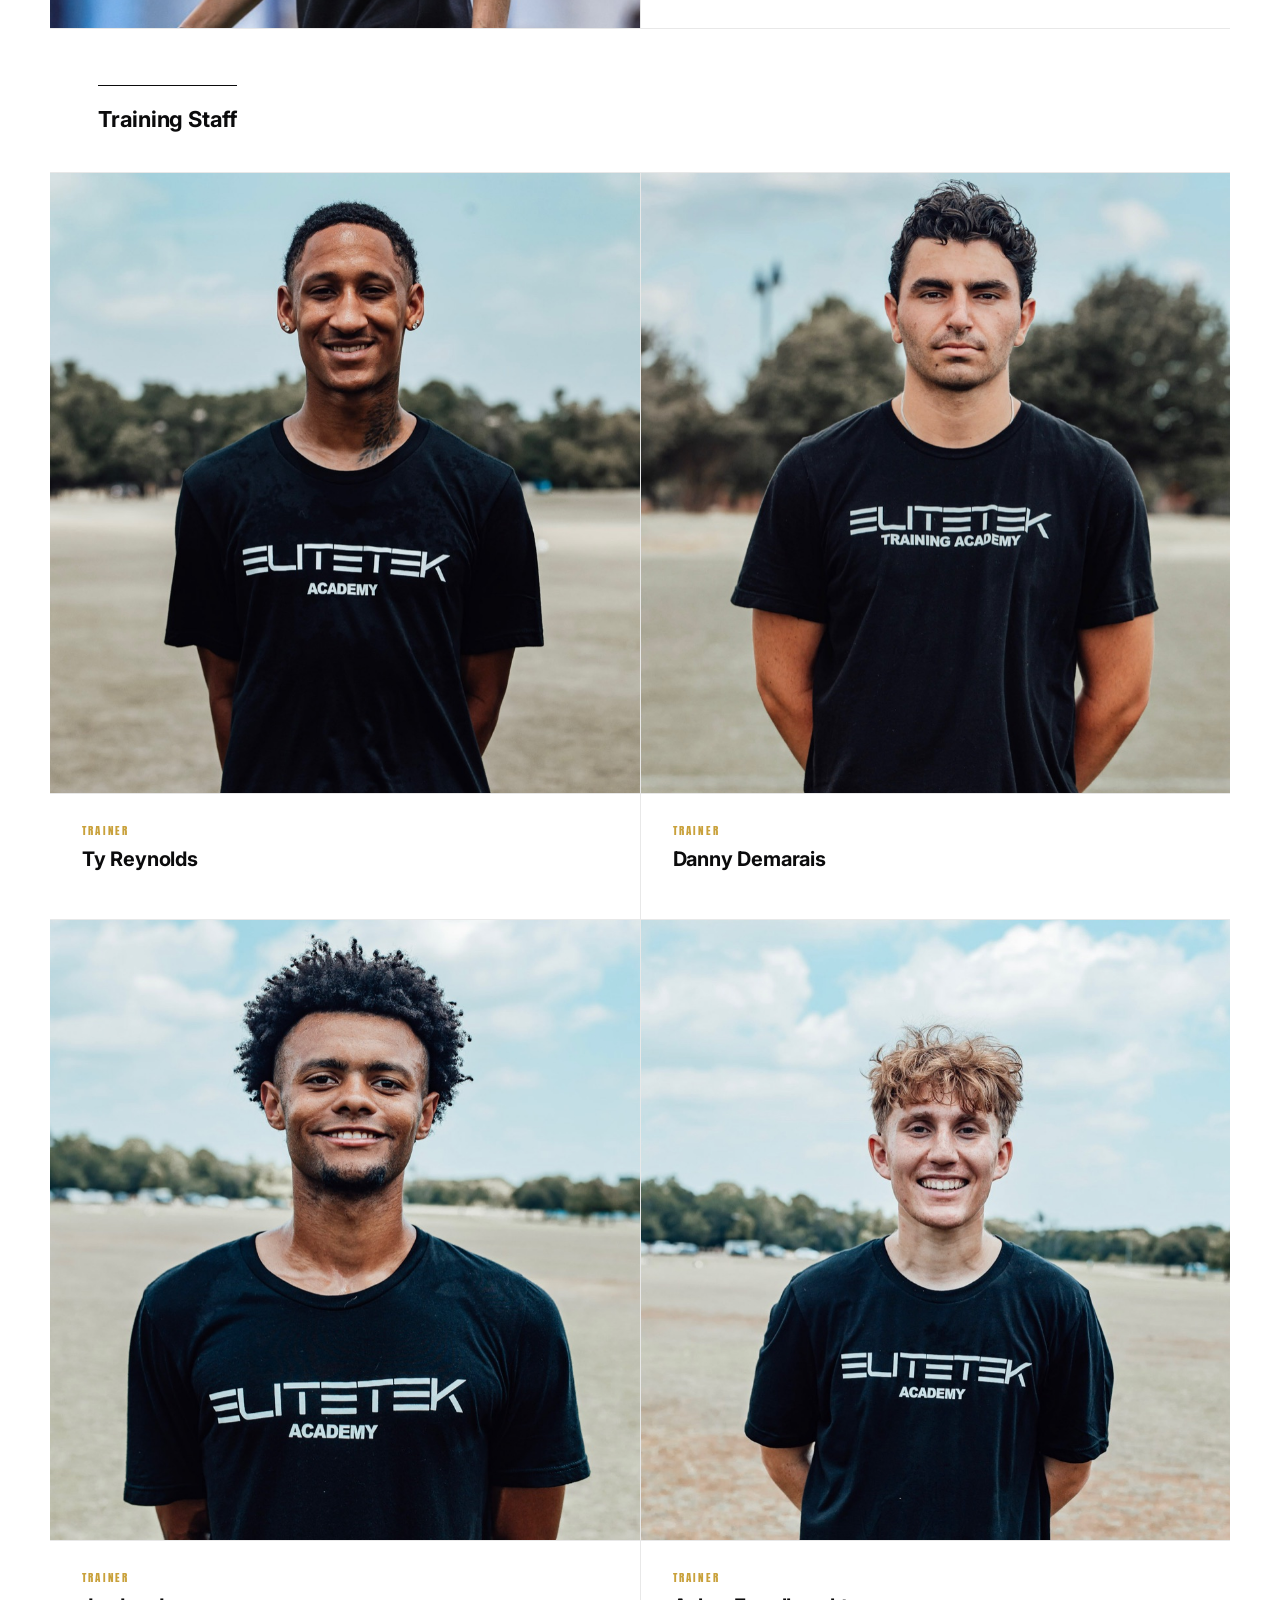
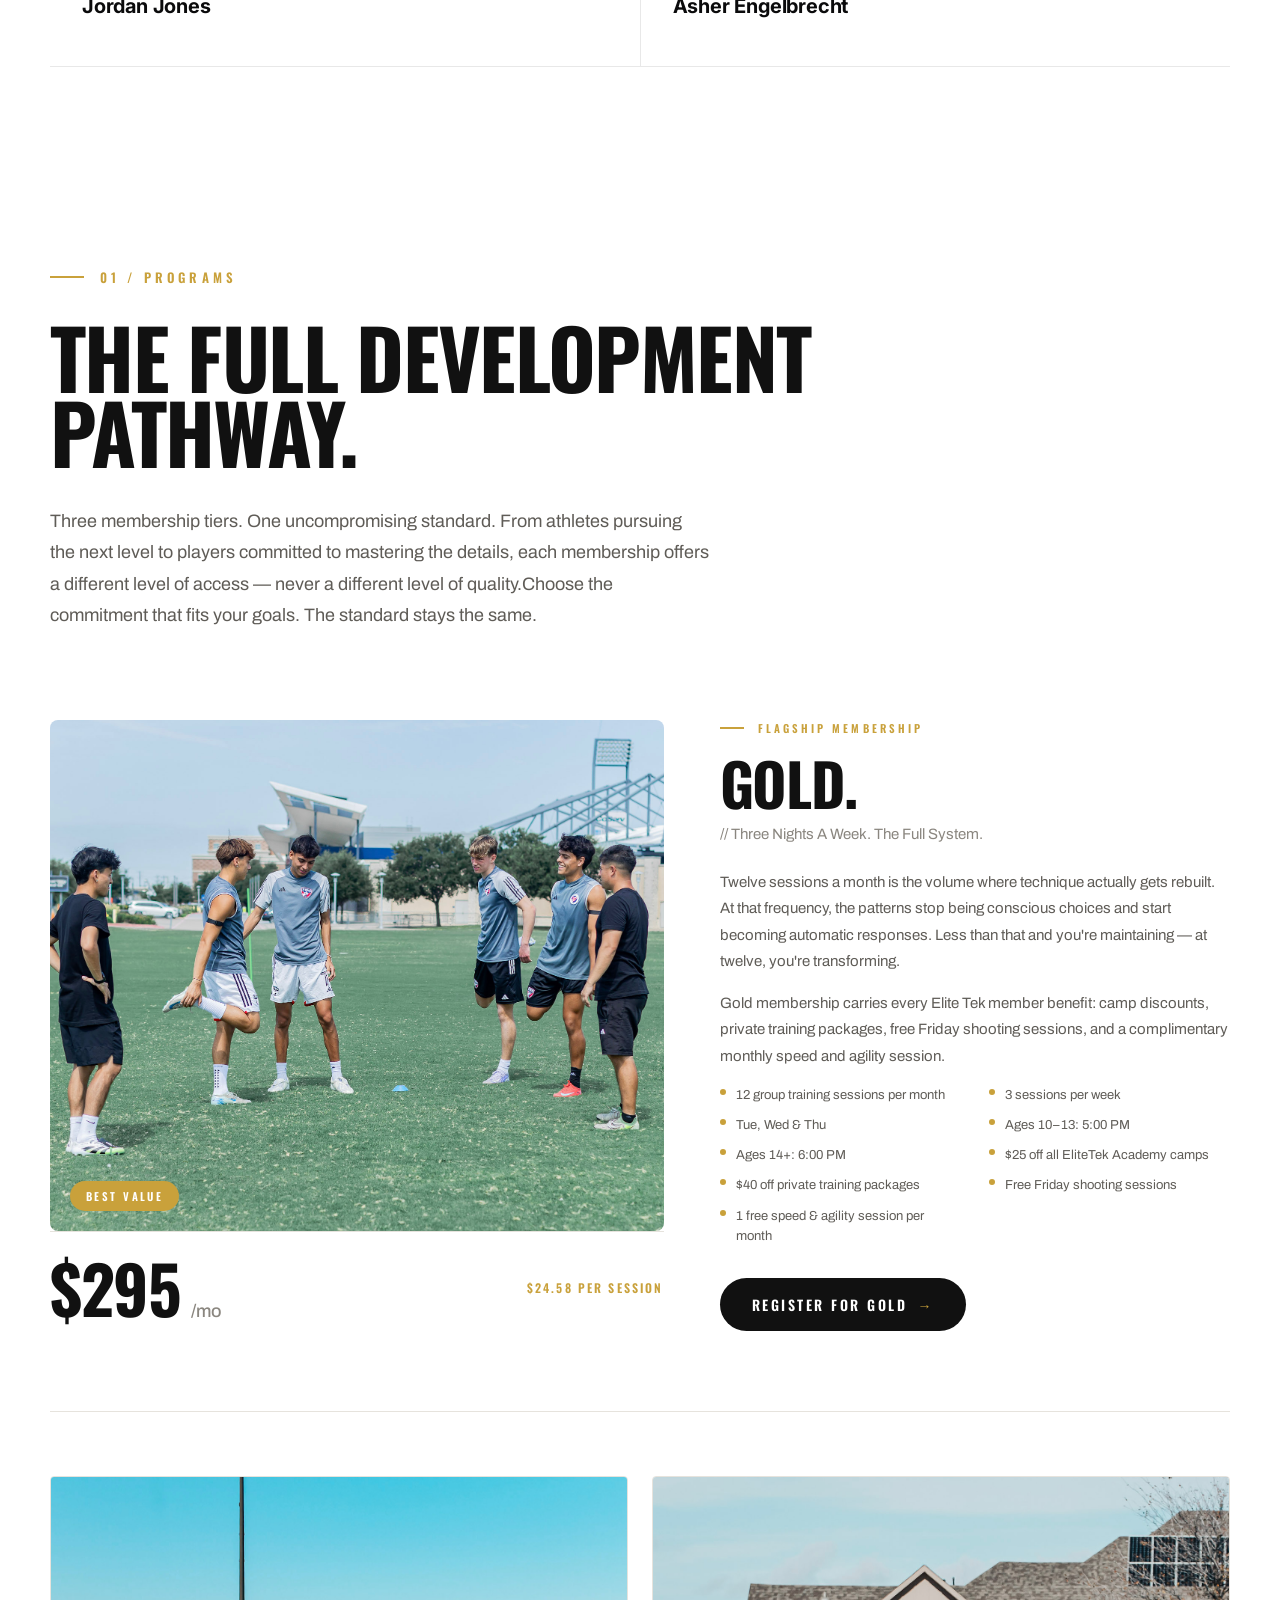
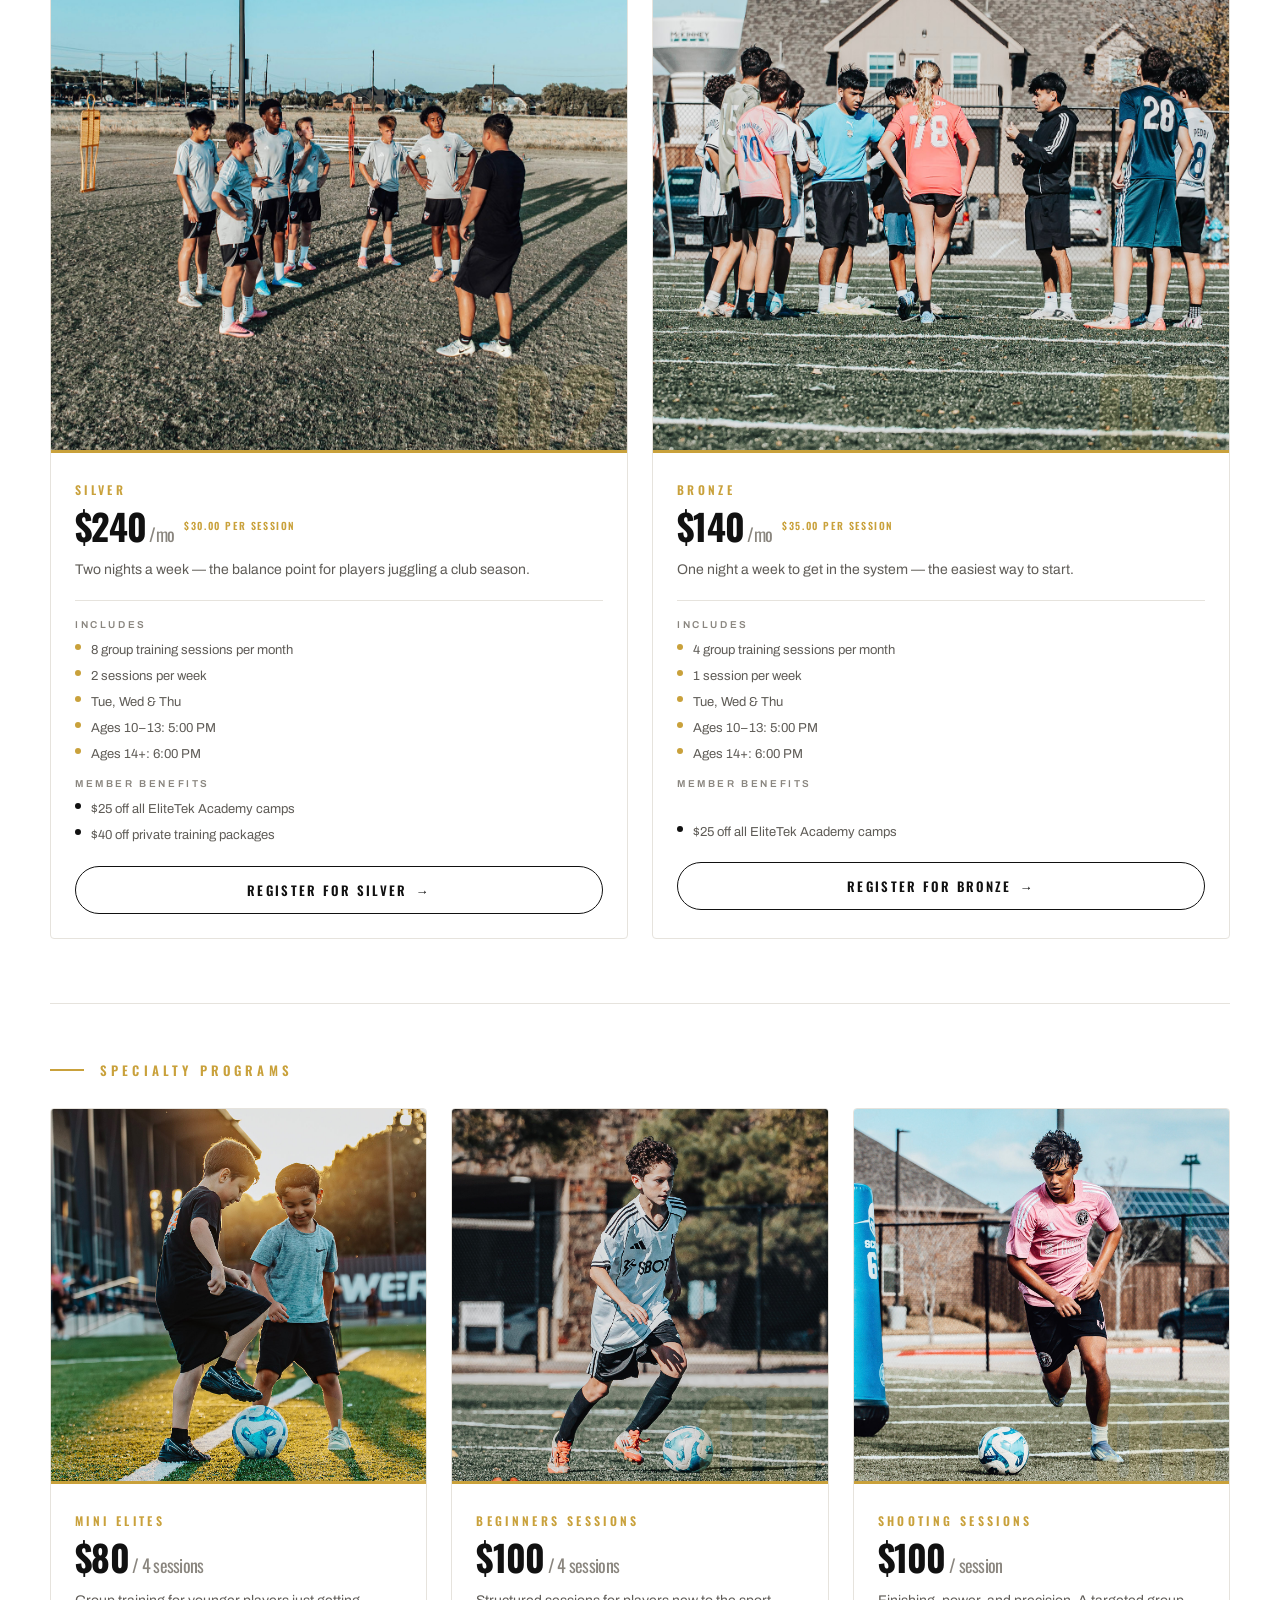
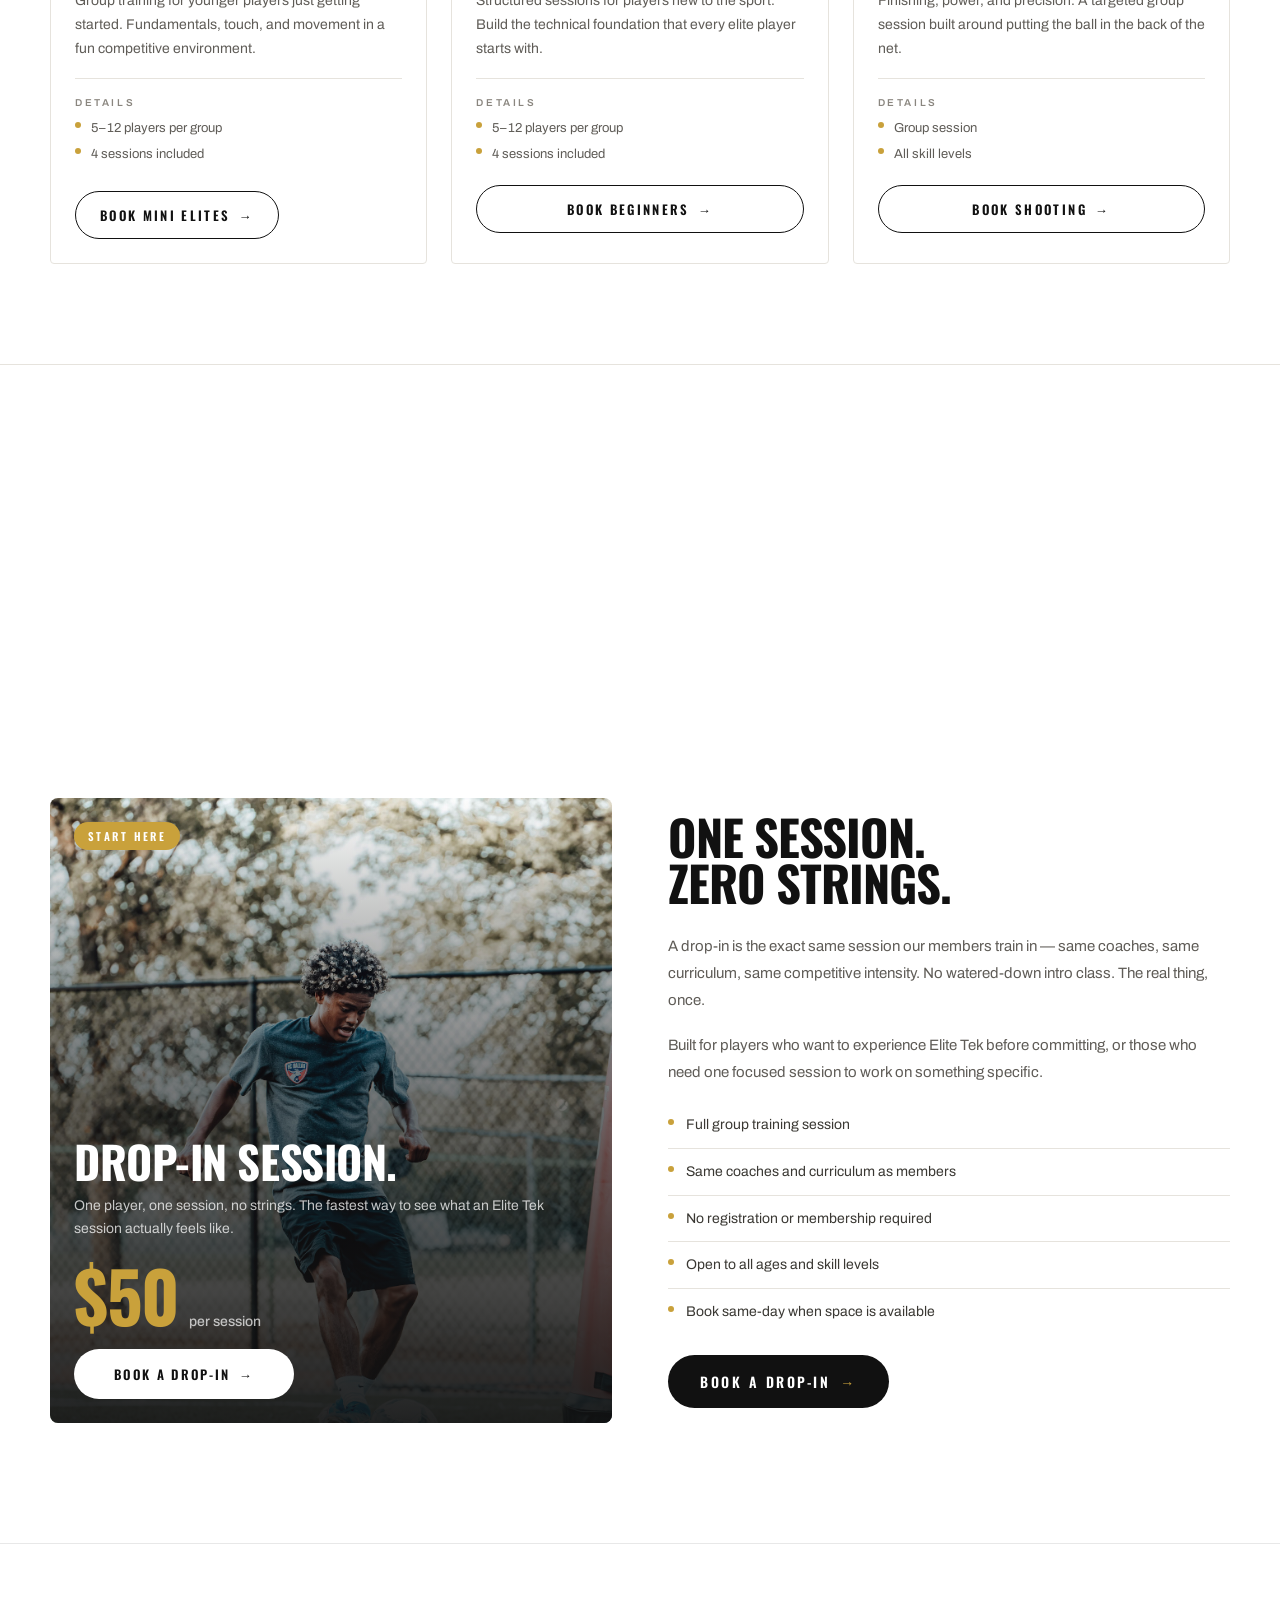
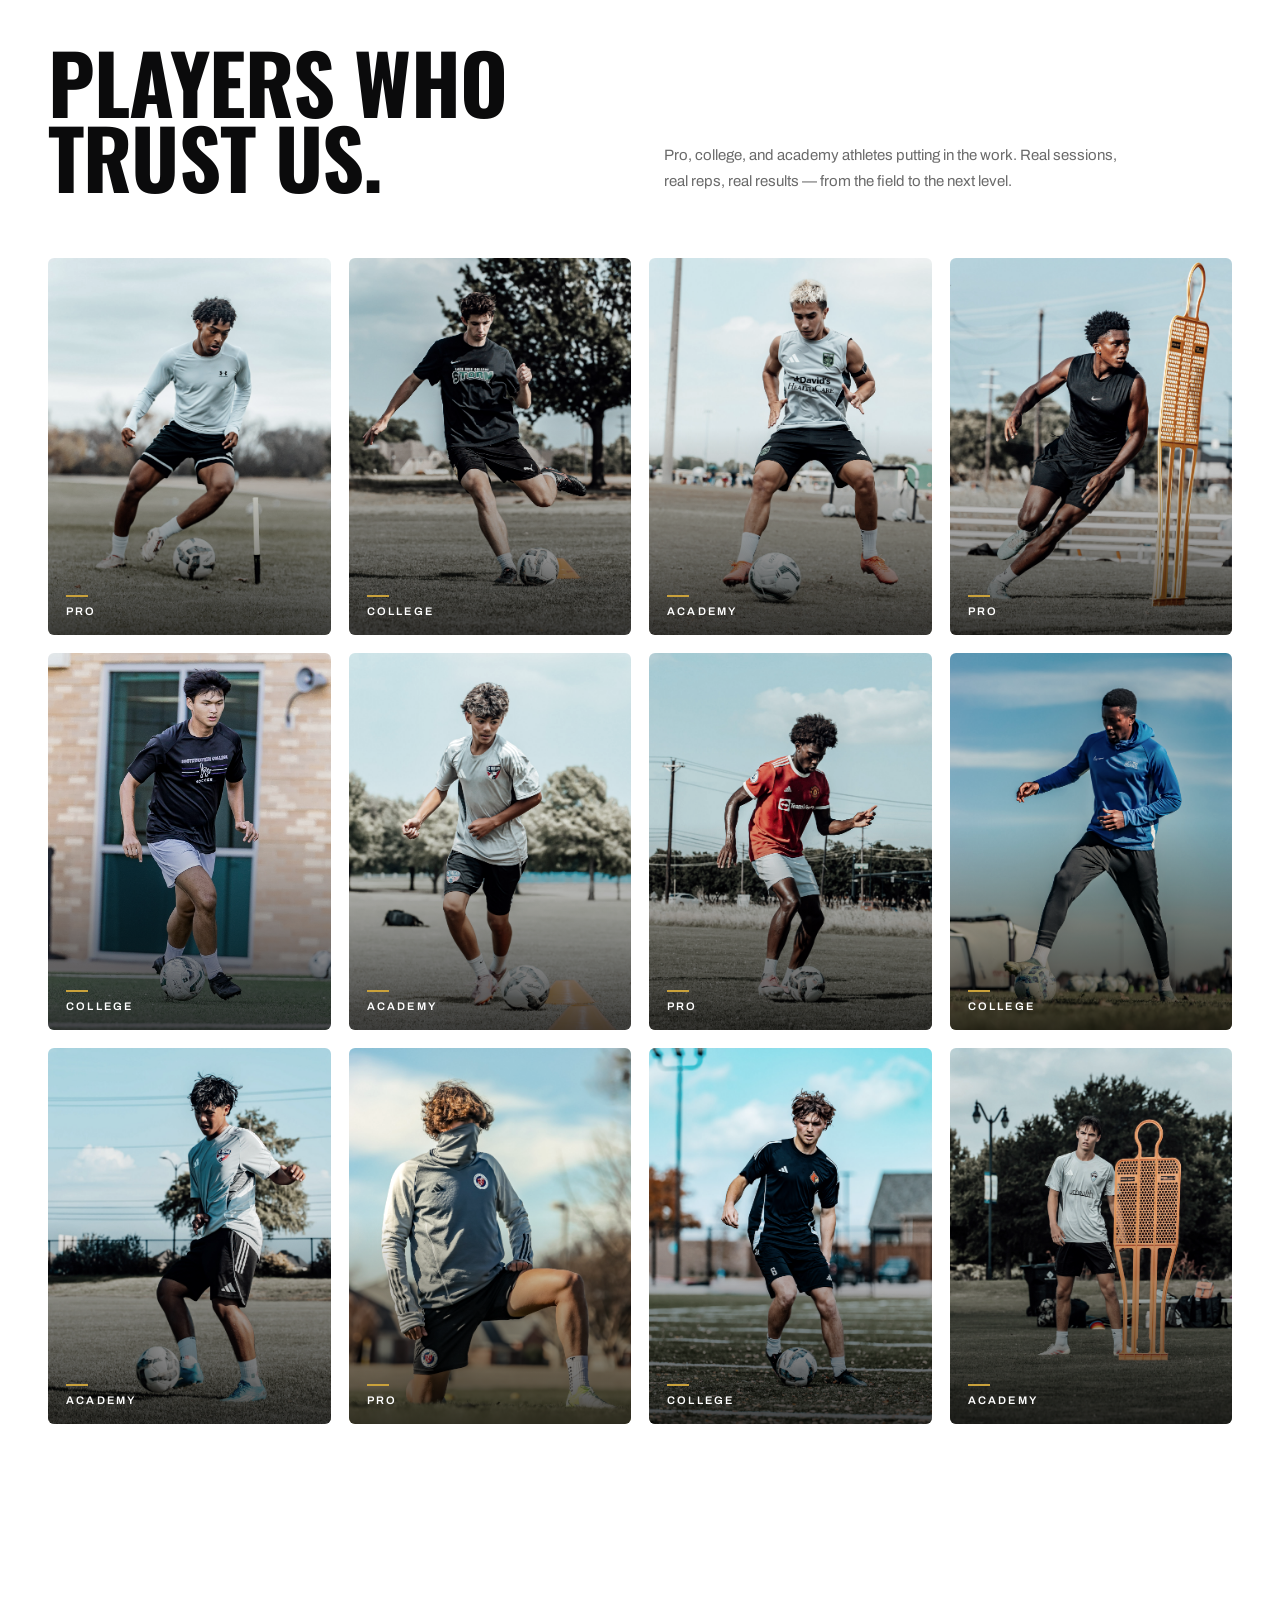
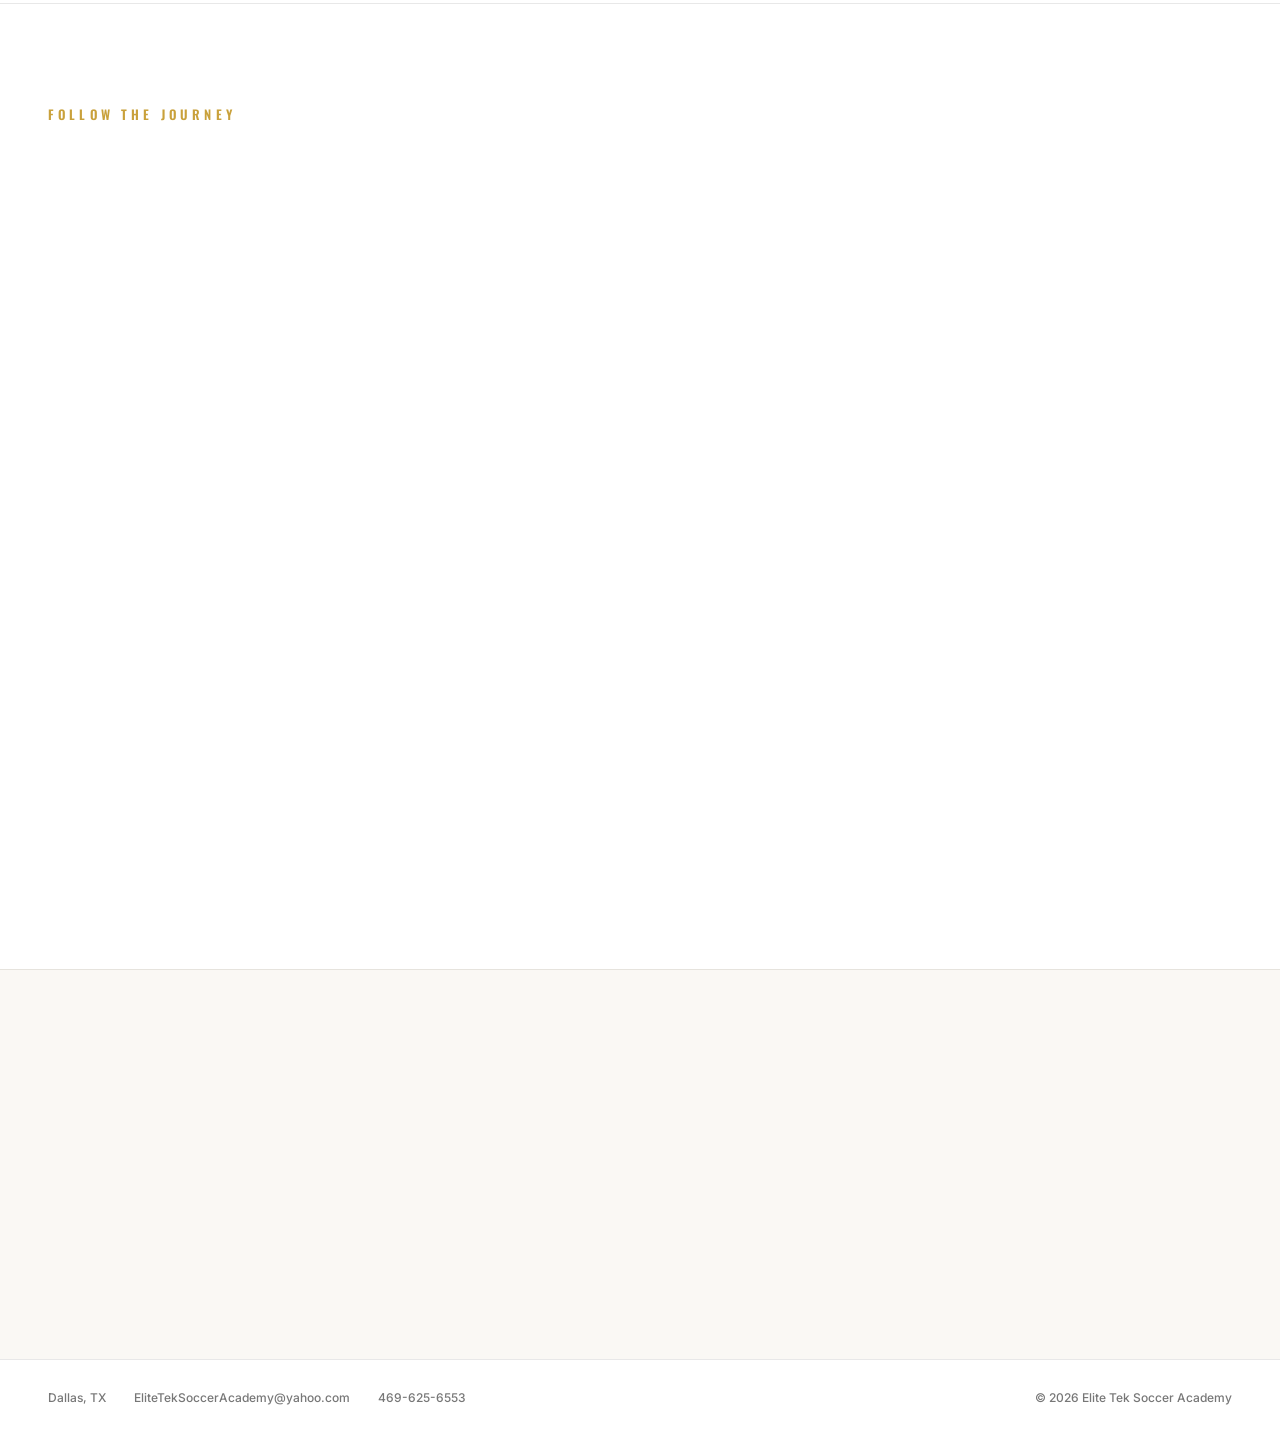
==== commit 641a2111: "image" ====
--- a/index.html
+++ b/index.html
@@ -107,7 +107,7 @@
             <h1 data-reveal="100">Training Designed For High Performance Players</h1>
             <p class="hero-sub" data-reveal="200">Every session is designed to replicate the speed, intensity, and decision-making required at the professional level.</p>
             <div class="hero-ctas" data-reveal="300">
-                <a href="#" class="btn-primary">Book a Session</a>
+                <a href="#memberships" class="btn-primary">Book a Session</a>
                 <a href="#contact" class="btn-text-link">Contact Us</a>
             </div>
         </div>
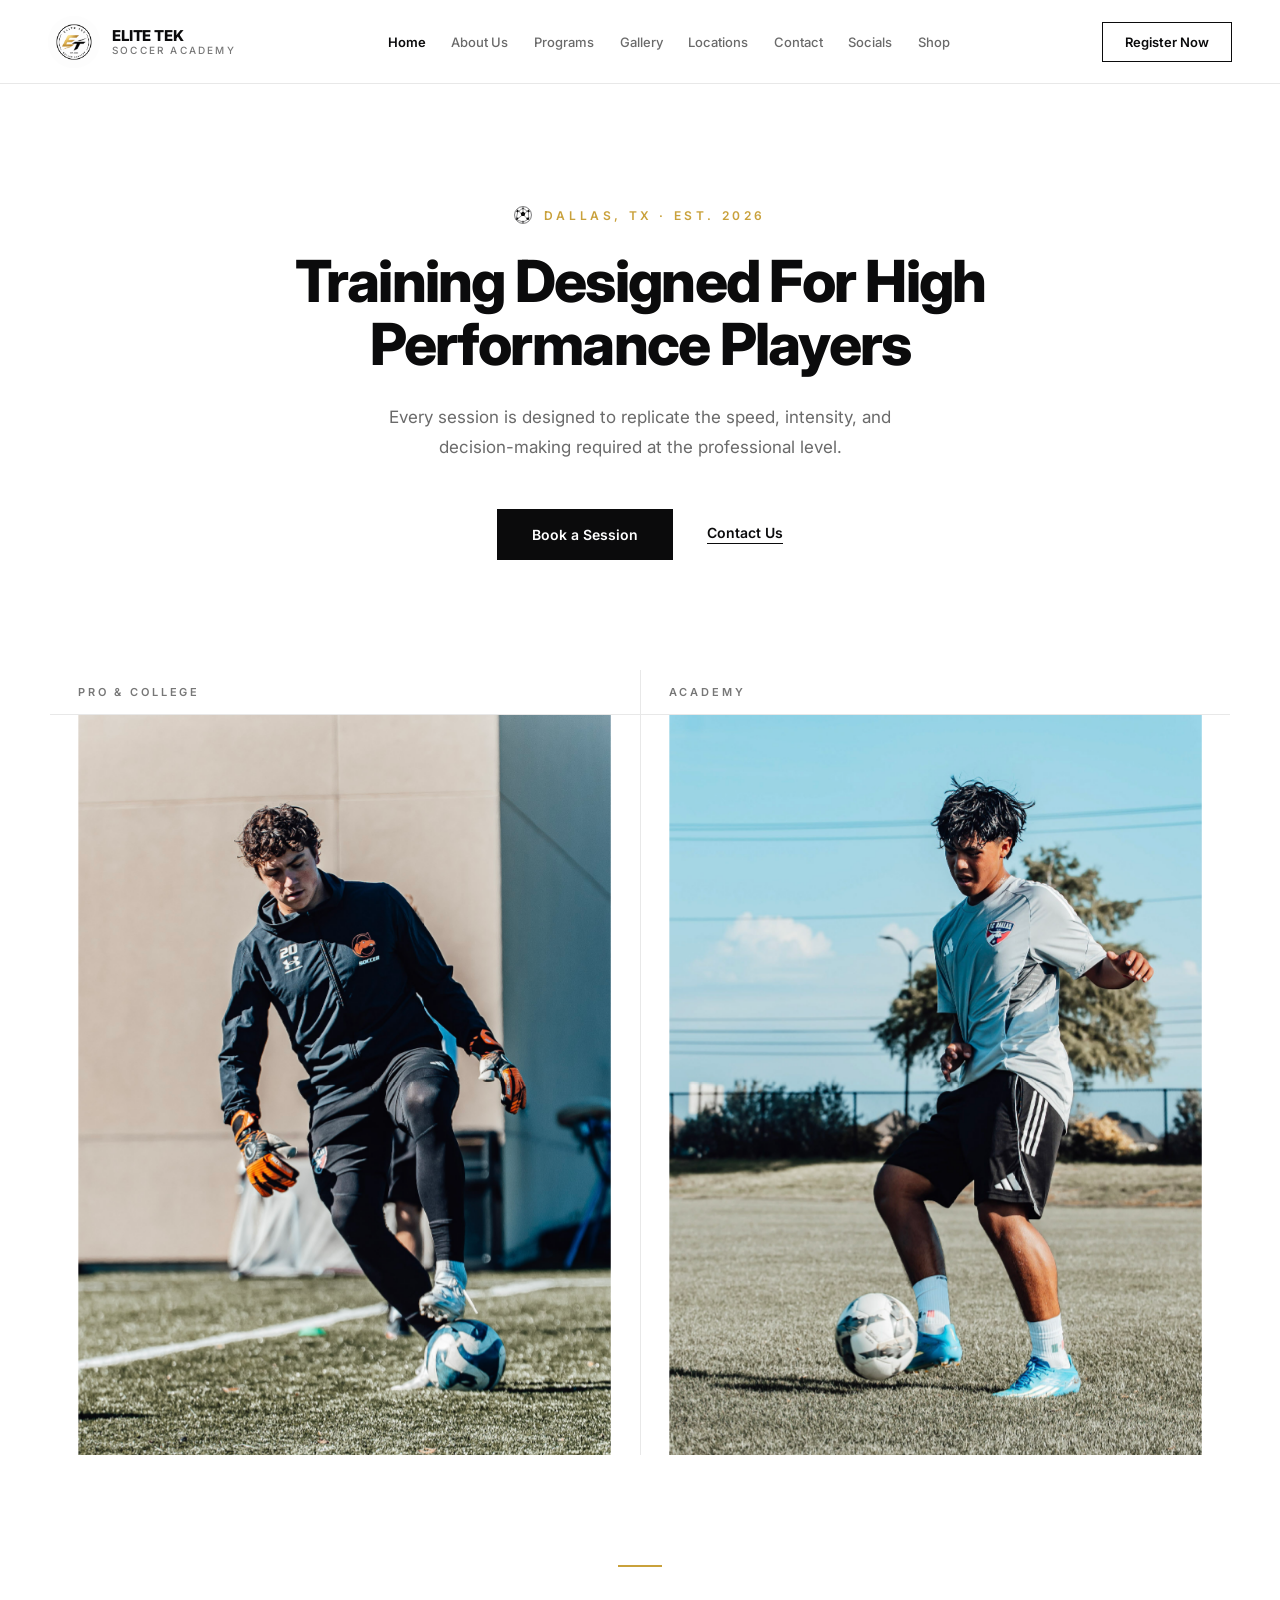
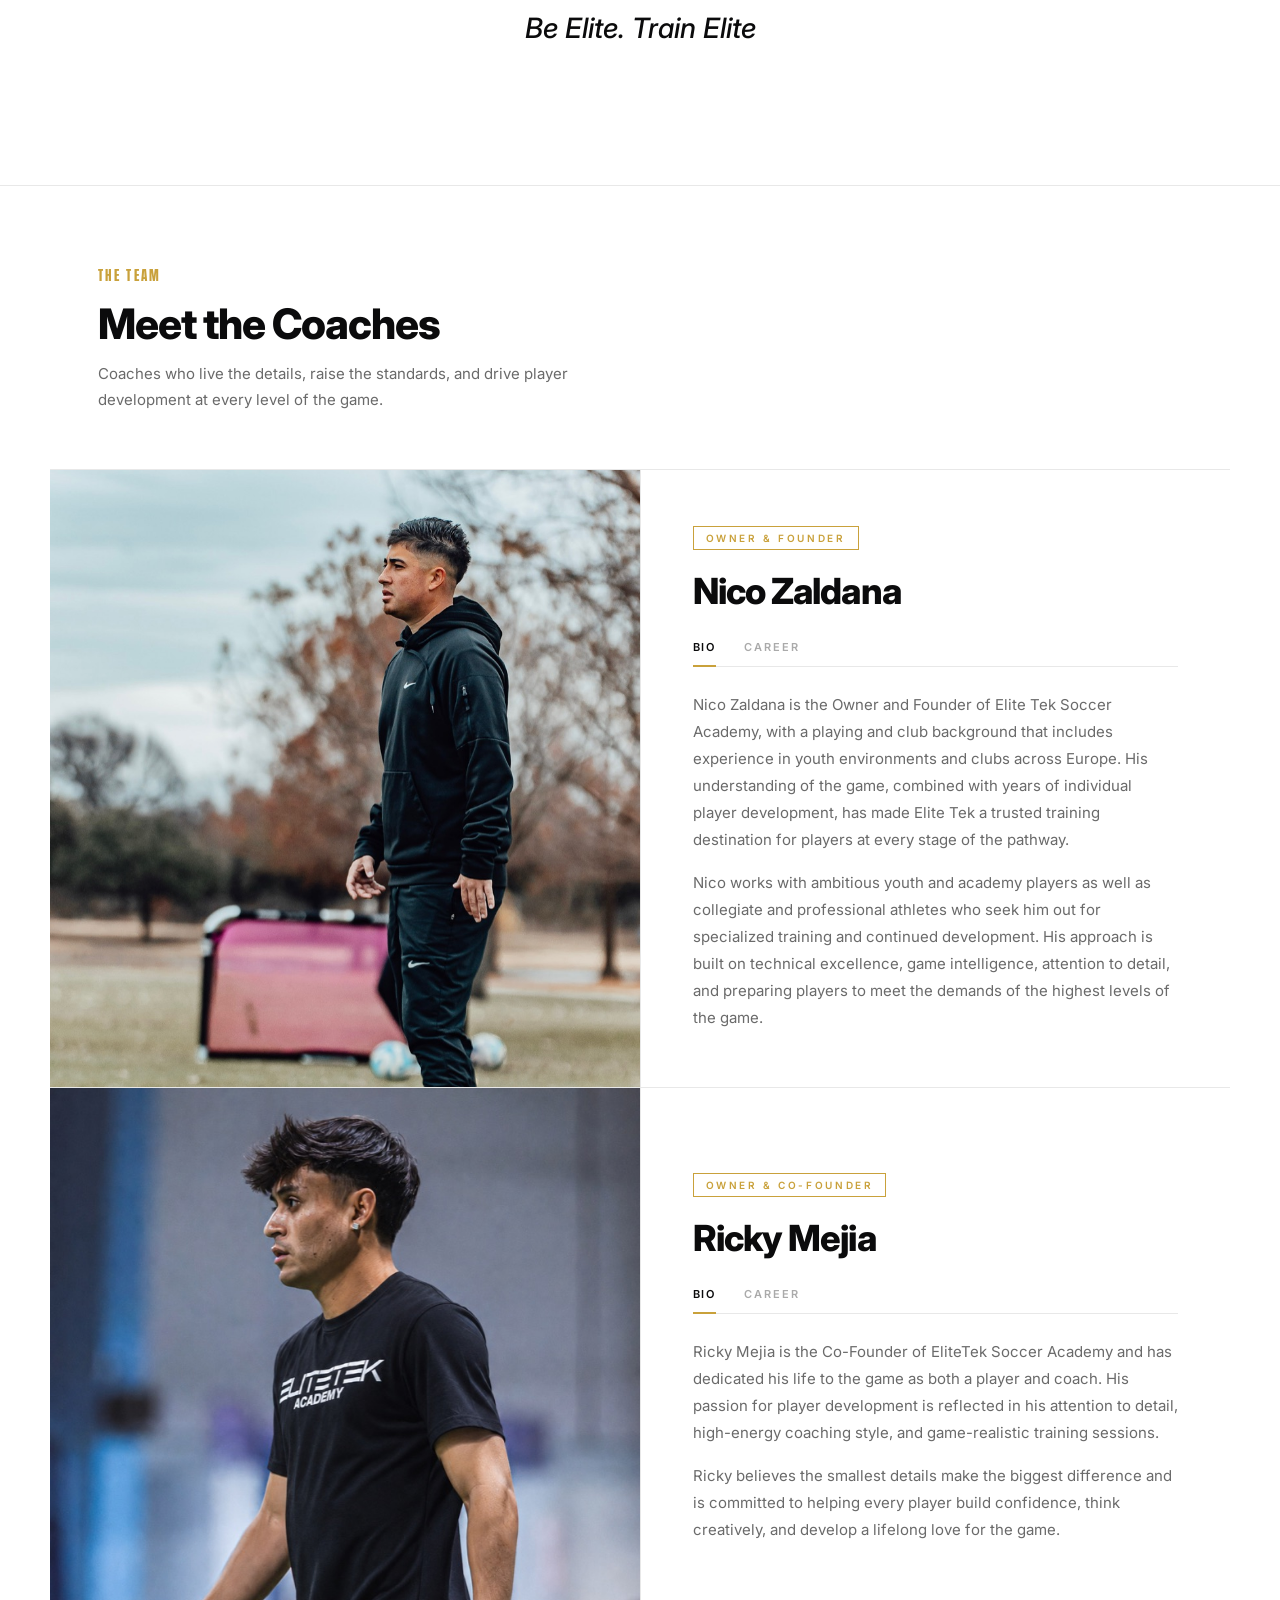
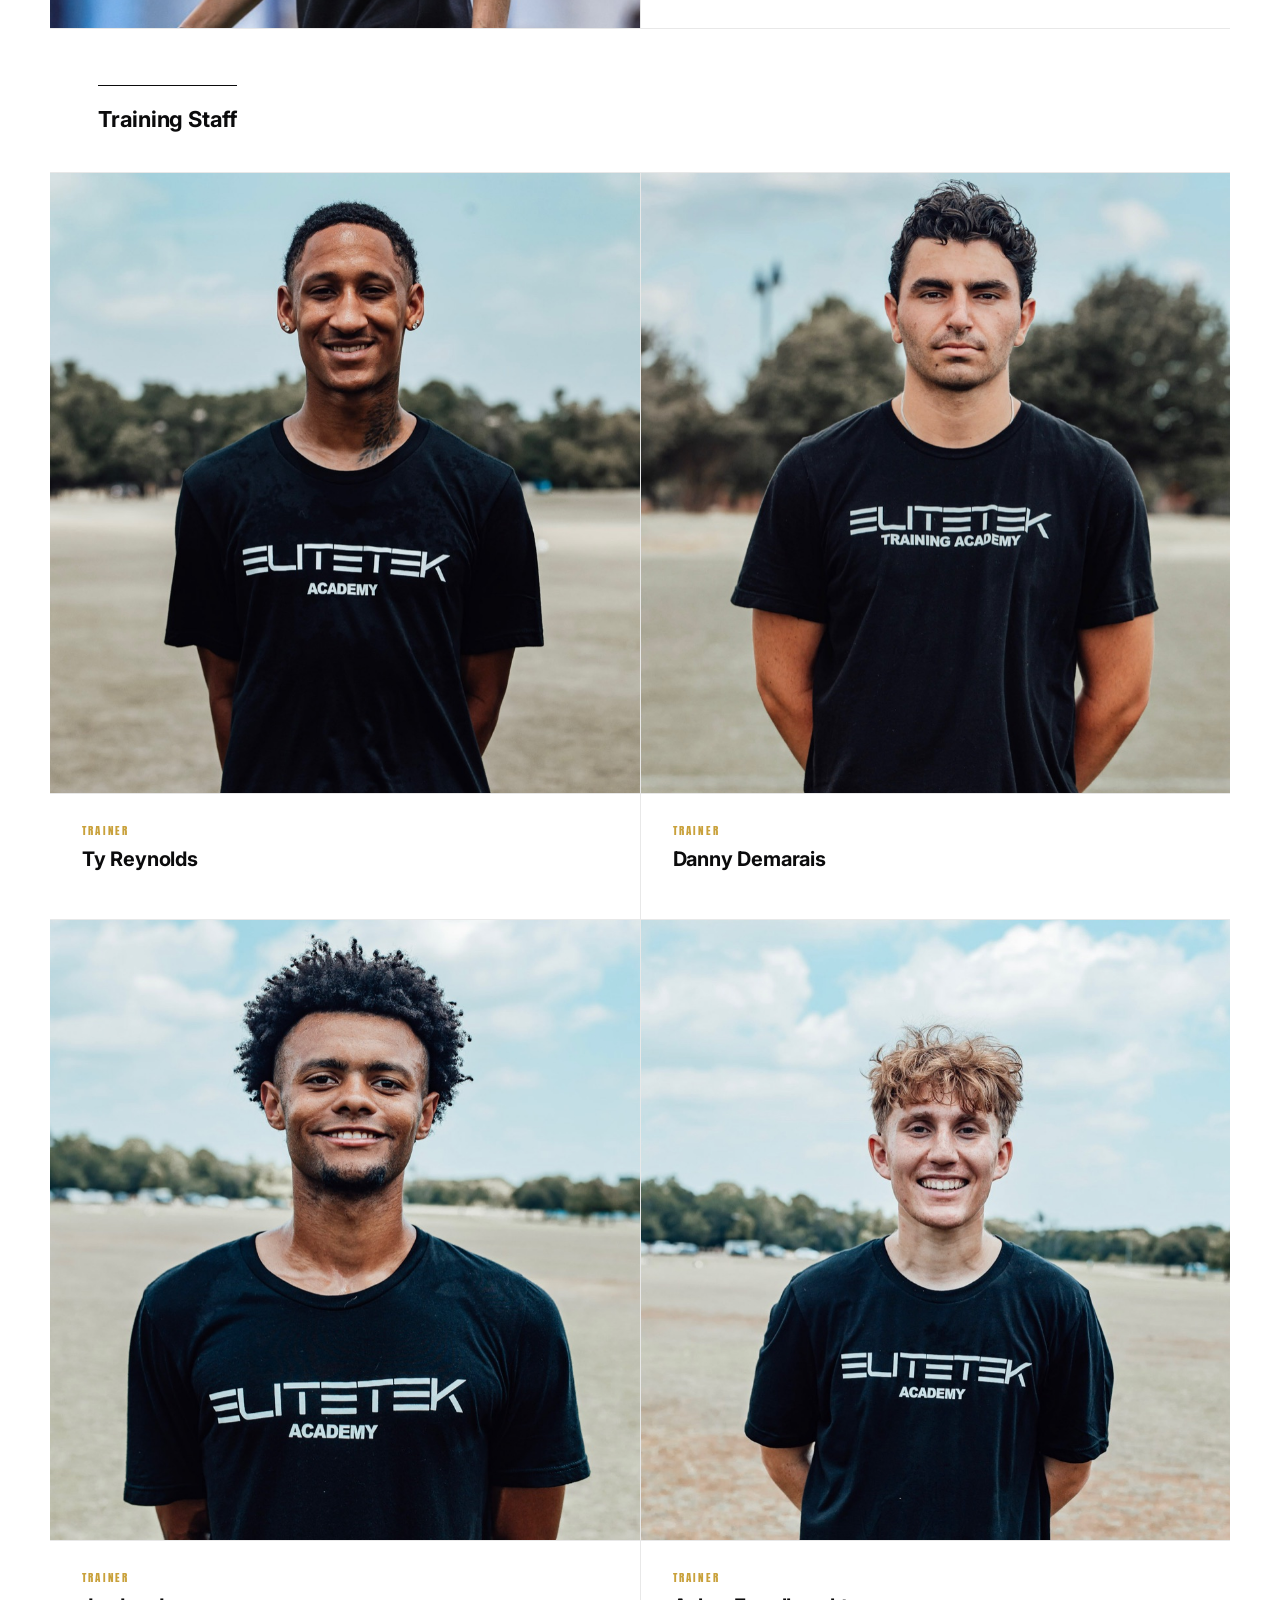
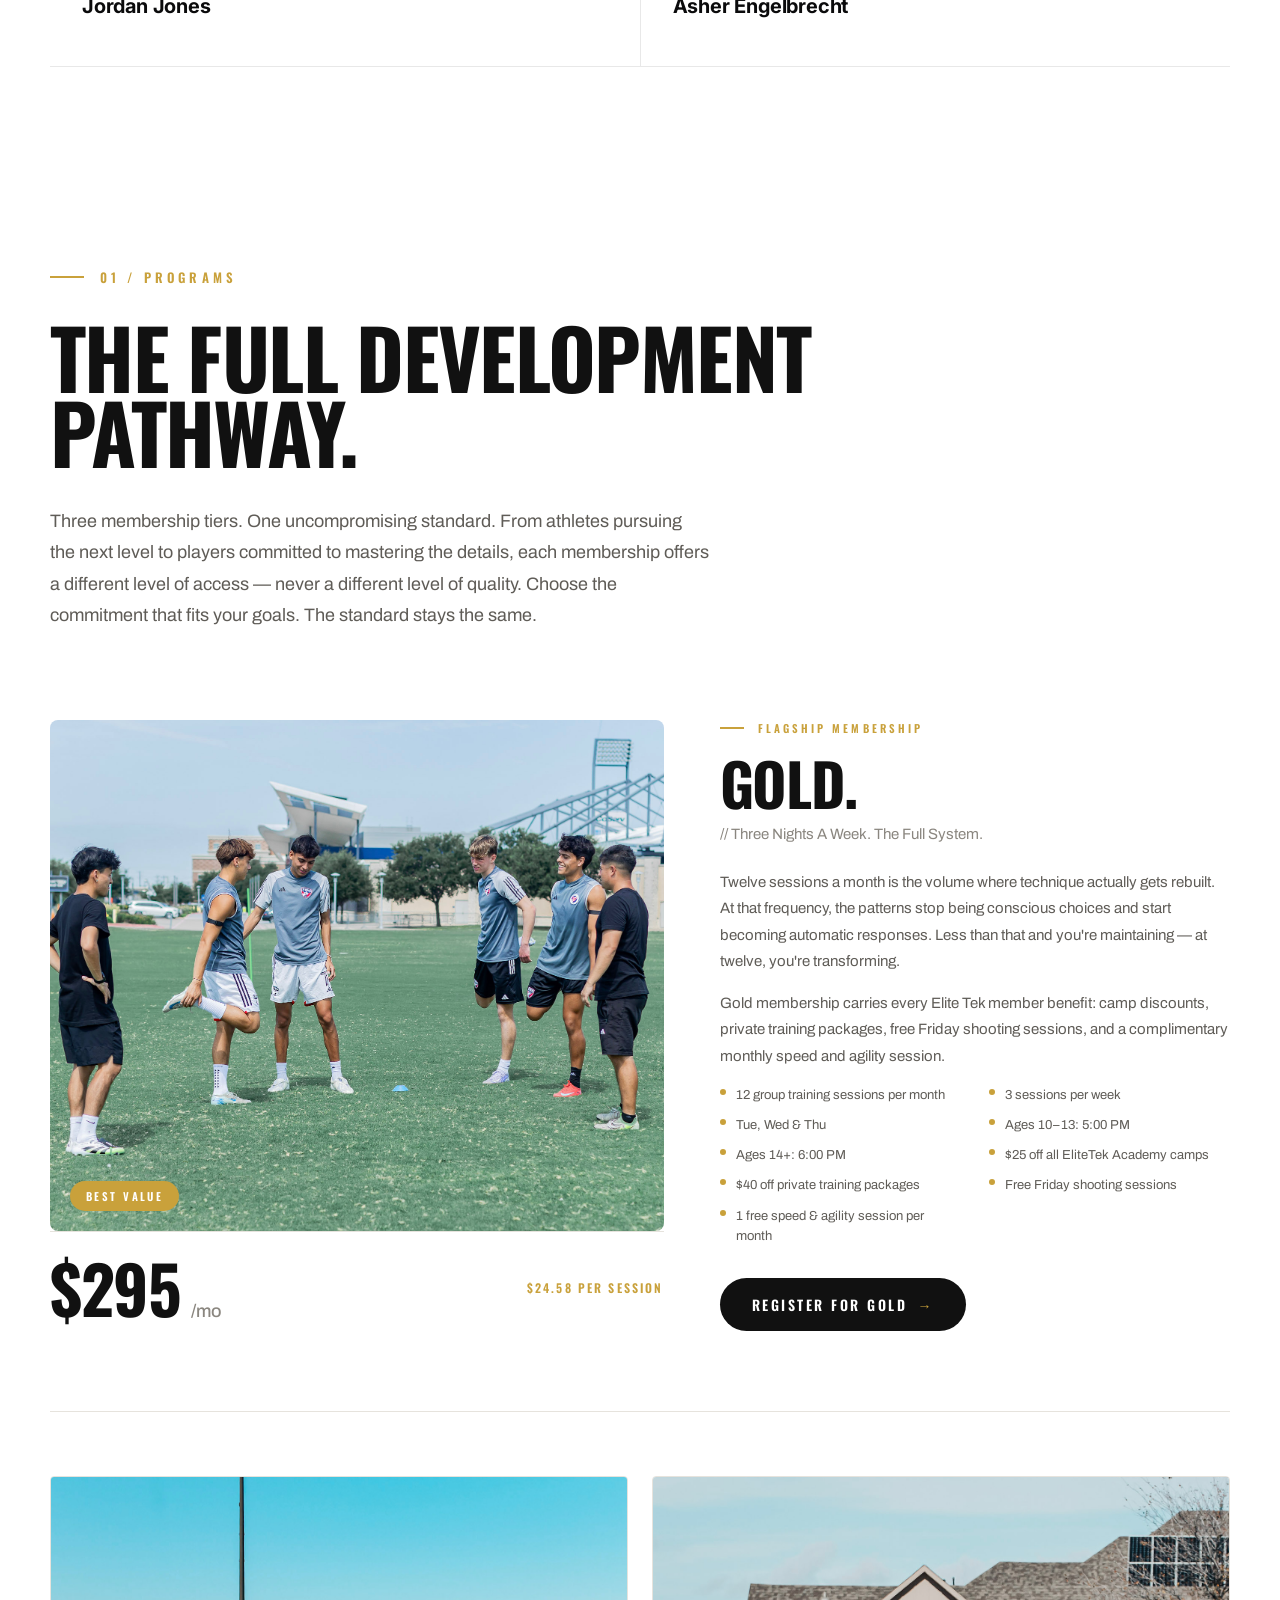
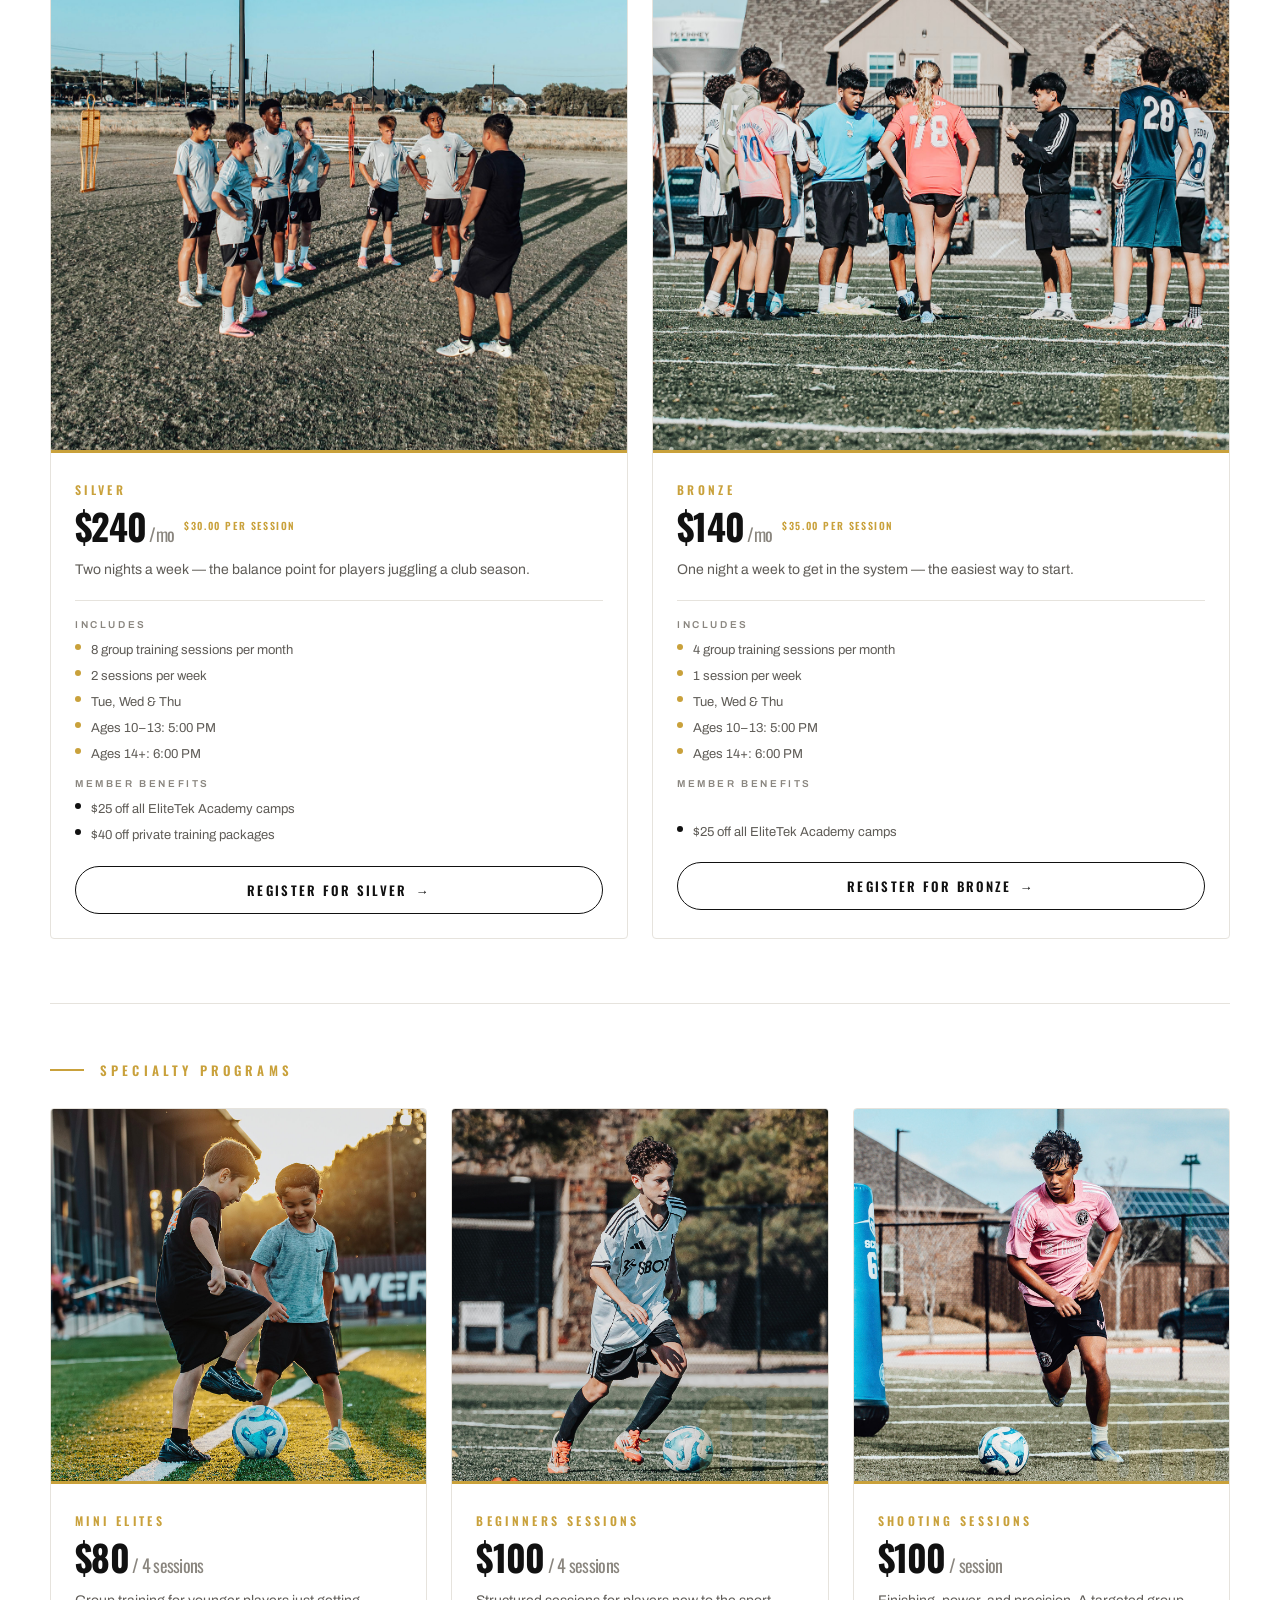
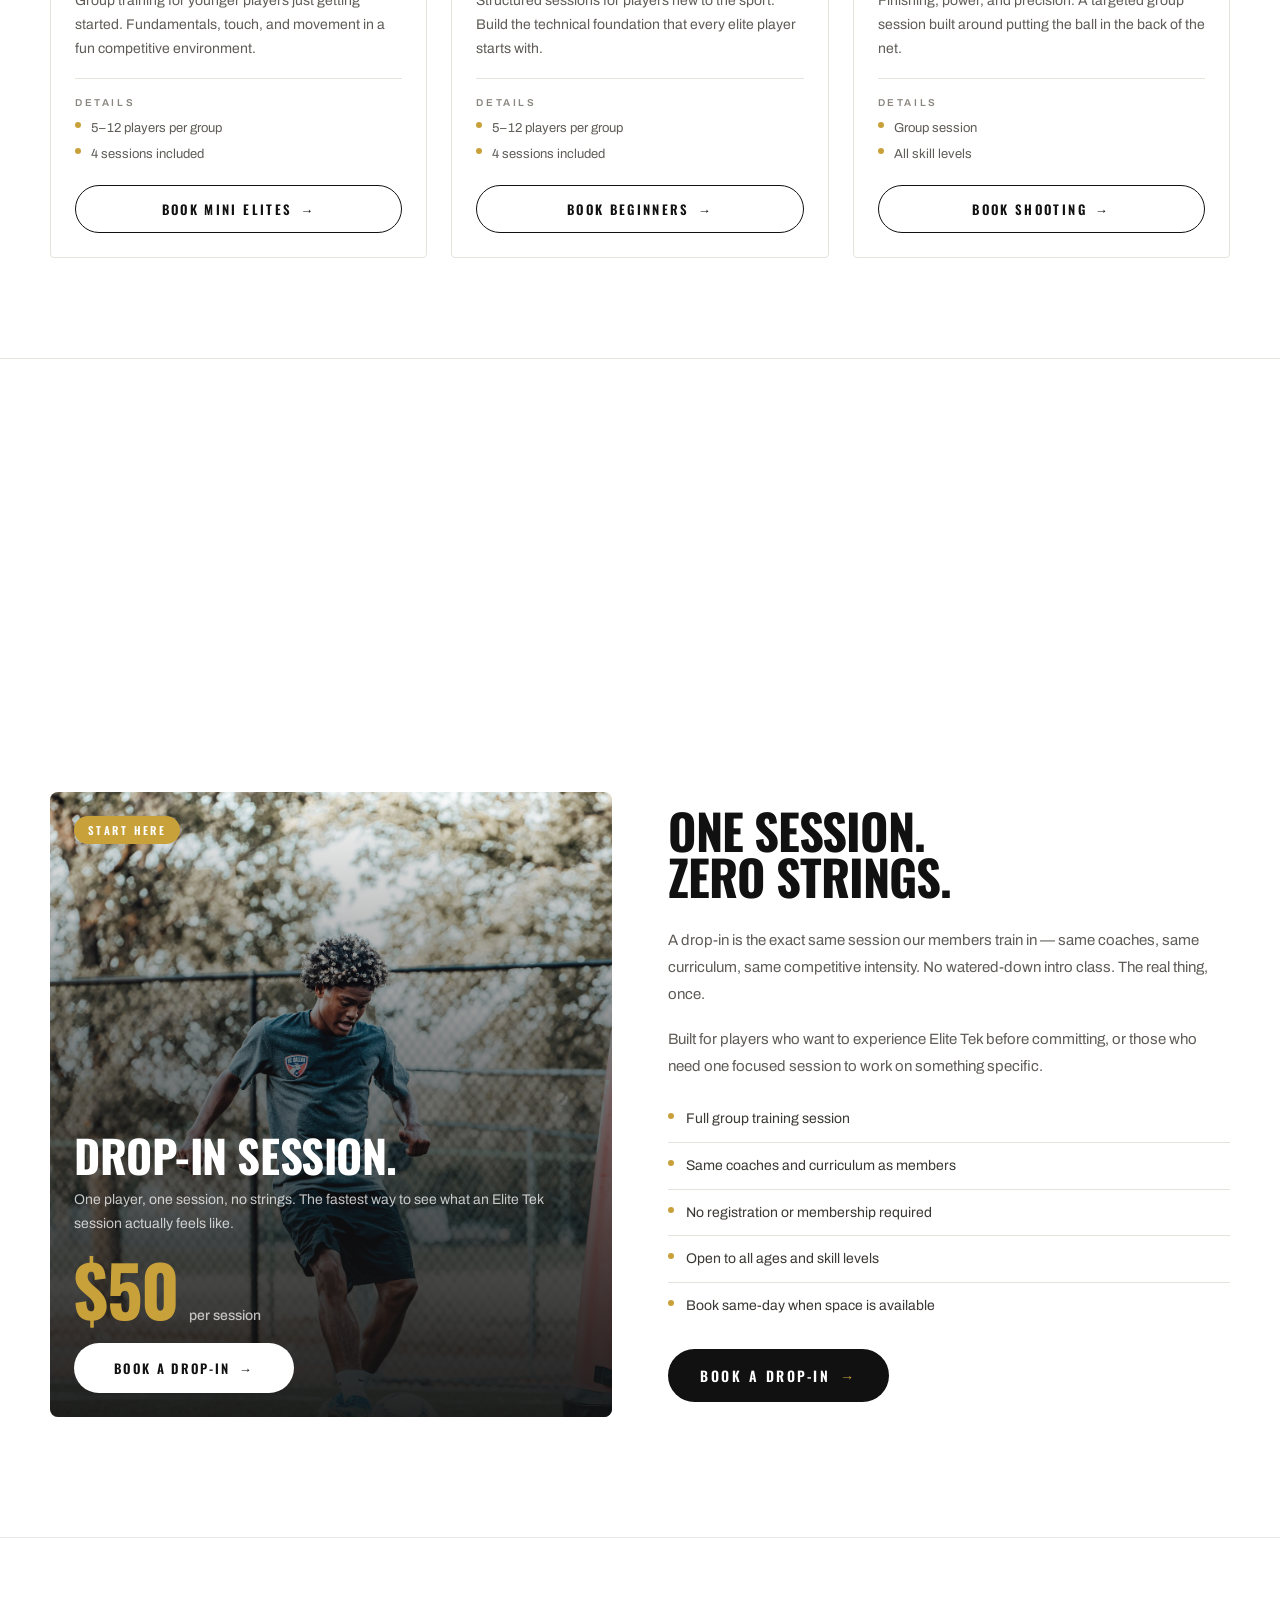
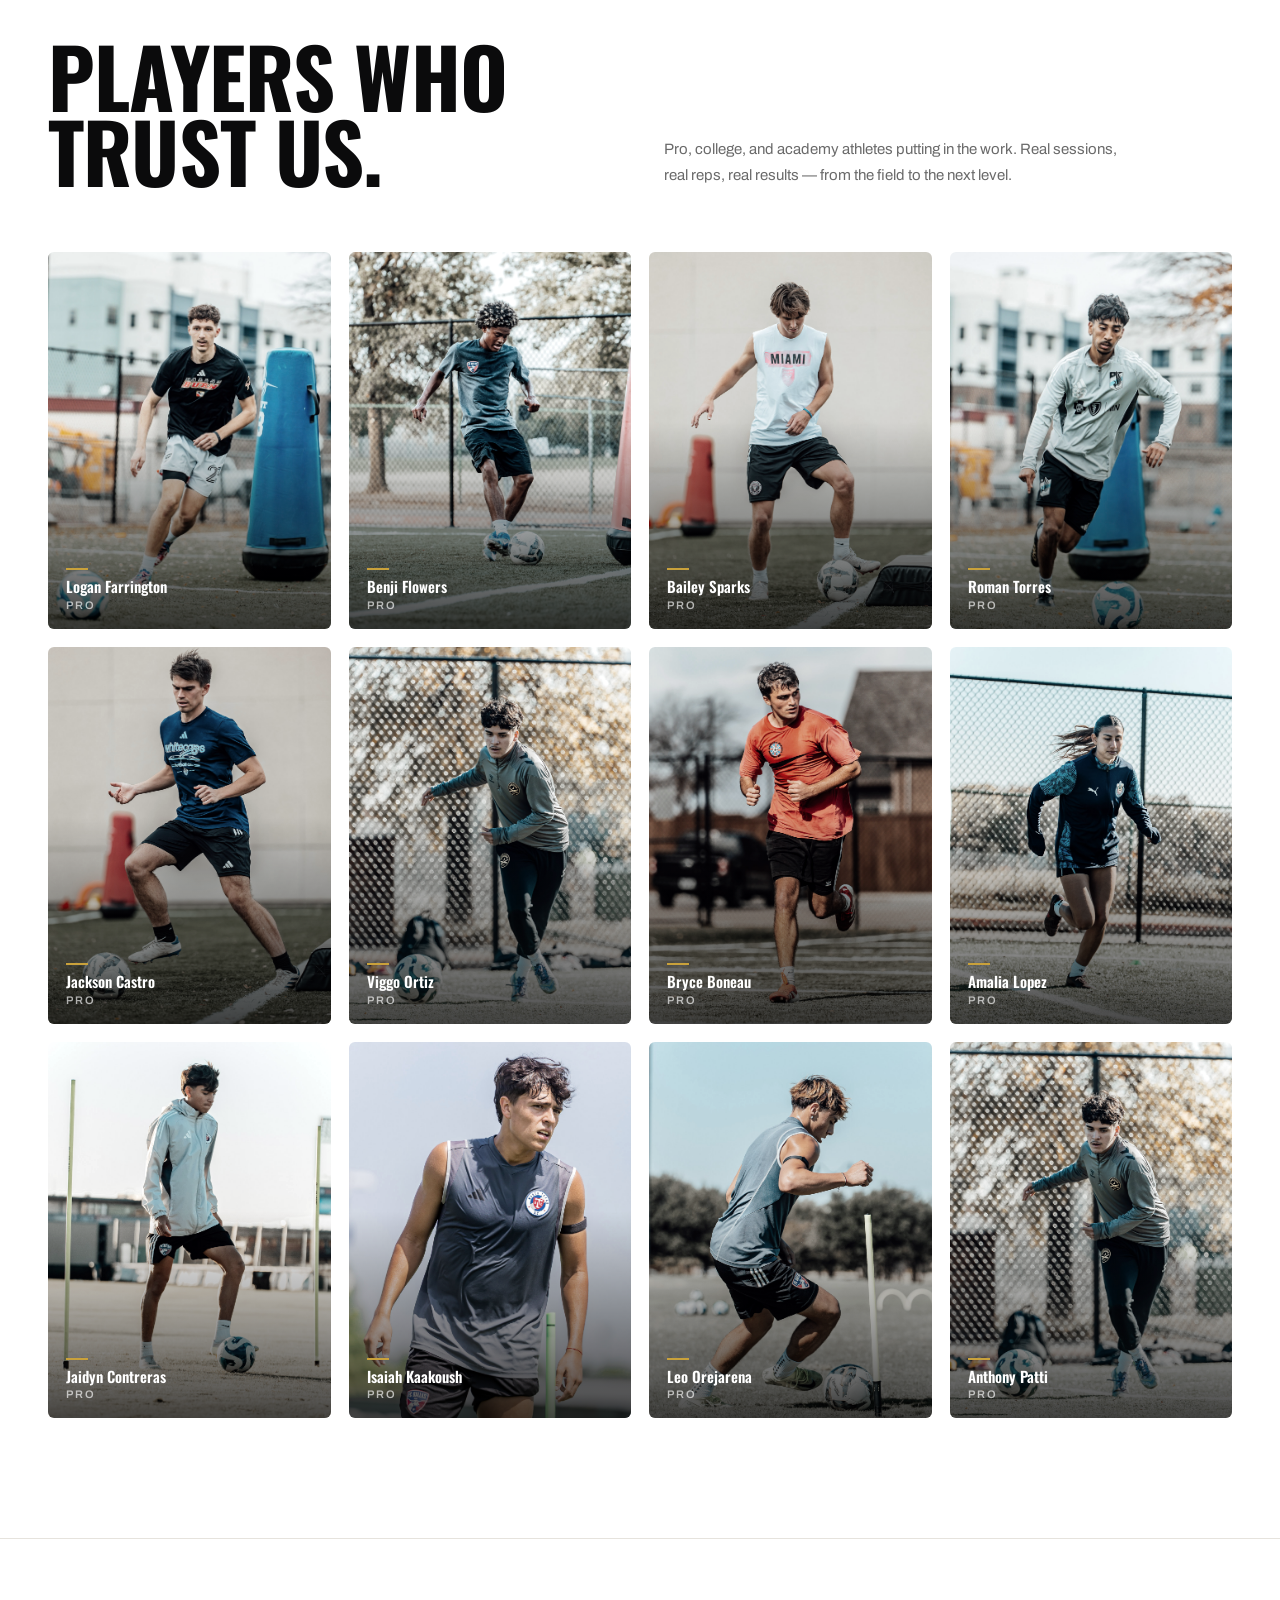
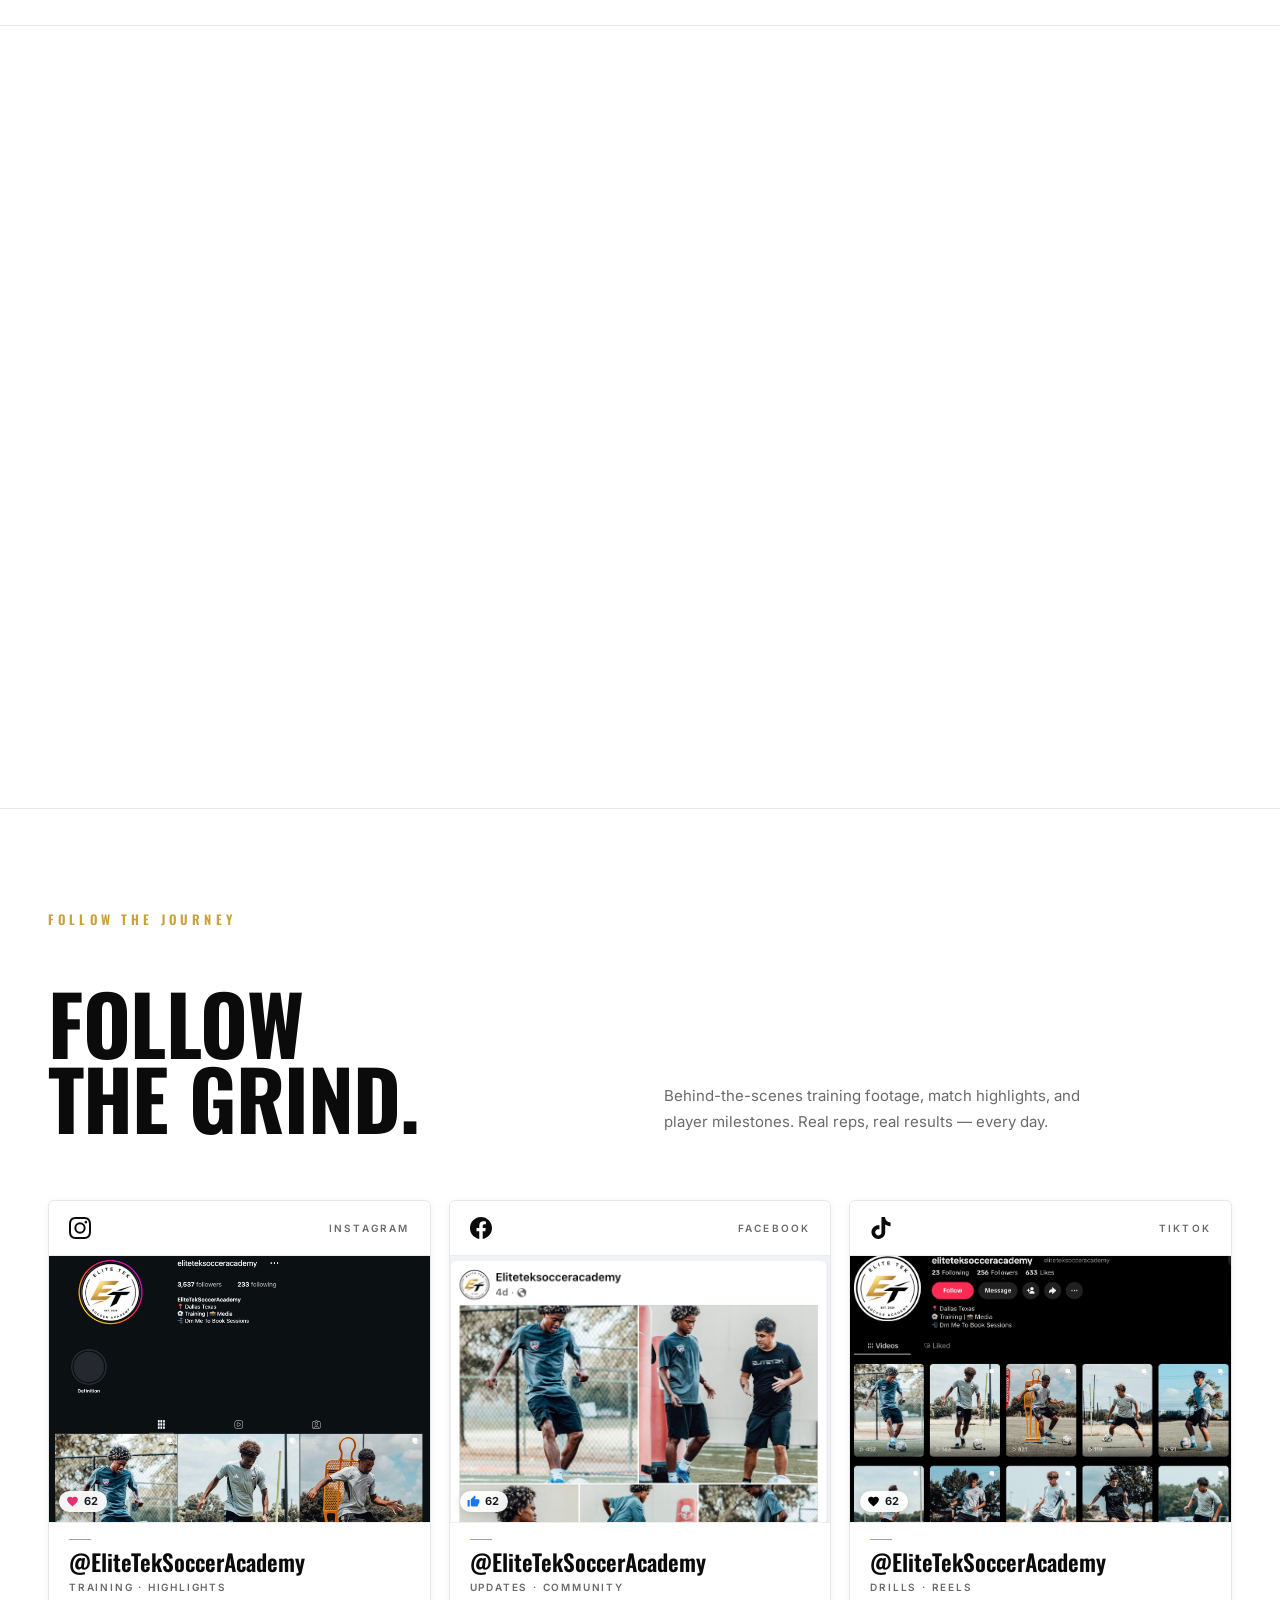
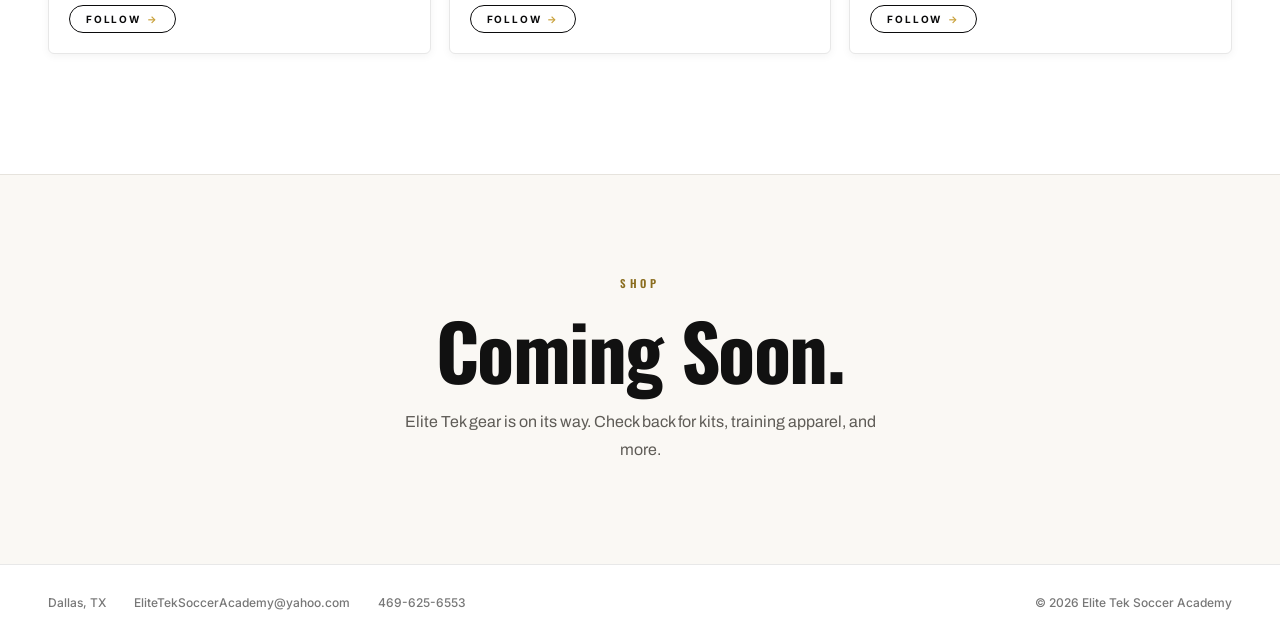
==== commit a974277c: "changed-pro-imgs" ====
--- a/index.html
+++ b/index.html
@@ -40,7 +40,7 @@
         </nav>
 
         <div class="header-actions">
-            <a href="#" class="btn-register">Register Now</a>
+            <a href="#memberships" class="btn-register">Register Now</a>
         </div>
 
         <button
@@ -64,7 +64,7 @@
         <a href="#socials">Socials</a>
         <a href="#shop">Shop</a>
         <div class="mobile-menu-actions">
-            <a href="#" class="btn-register">Register Now</a>
+            <a href="#memberships" class="btn-register">Register Now</a>
         </div>
     </div>
 
@@ -257,7 +257,7 @@
             </div>
 
             <div class="trainer-card" data-reveal="0">
-                <div class="trainer-photo trainer-photo--jordan img-fix-jordan">
+                <div class="trainer-photo trainer-photo--jordan">
                     <img src="assets/Jordan-Jones.jpeg" alt="Jordan Jones">
                 </div>
                 <div class="trainer-info">
@@ -289,7 +289,7 @@
                 <span class="programs-eyebrow-label">01 / PROGRAMS</span>
             </div>
             <h2 class="programs-headline">THE FULL DEVELOPMENT<br>PATHWAY.</h2>
-            <p class="programs-intro-para">Three membership tiers. One uncompromising standard. From athletes pursuing the next level to players committed to mastering the details, each membership offers a different level of access — never a different level of quality.Choose the commitment that fits your goals. The standard stays the same.</p>
+            <p class="programs-intro-para">Three membership tiers. One uncompromising standard. From athletes pursuing the next level to players committed to mastering the details, each membership offers a different level of access — never a different level of quality. Choose the commitment that fits your goals. The standard stays the same.</p>
         </div>
 
         <div class="programs-flagship" data-reveal="0">
@@ -404,6 +404,7 @@
                     <ul class="prog-card-list">
                         <li><span class="prog-card-dot prog-card-dot--gold" aria-hidden="true"></span>5–12 players per group</li>
                         <li><span class="prog-card-dot prog-card-dot--gold" aria-hidden="true"></span>4 sessions included</li>
+                    </ul>
                     <a href="#contact" class="prog-card-cta">Book Mini Elites <span aria-hidden="true">→</span></a>
                 </div>
             </div>
@@ -549,7 +550,7 @@
                 <ul class="contact-details">
                     <li>
                         <span class="contact-detail-label">Location</span>
-                        <span class="contact-detail-value">13995 E Main St, Dallas, TX 75035</span>
+                        <span class="contact-detail-value">13995 E Main St, Frisco, TX 75035</span>
                     </li>
                     <li>
                         <span class="contact-detail-label">Phone</span>
--- a/style.css
+++ b/style.css
@@ -2015,6 +2015,24 @@
             margin-bottom: 8px;
         }
 
+        .roster-card-name {
+            display: block;
+            font-family: 'Oswald', sans-serif;
+            font-size: 15px;
+            font-weight: 600;
+            color: #ffffff;
+            line-height: 1.1;
+            margin-bottom: 4px;
+            opacity: 0;
+            transform: translateY(7px);
+            transition: opacity 0.5s ease, transform 0.5s ease;
+        }
+
+        .roster-card.name-in .roster-card-name {
+            opacity: 1;
+            transform: translateY(0);
+        }
+
         .roster-card-cat {
             display: block;
             font-family: 'Archivo', sans-serif;
@@ -2022,7 +2040,7 @@
             font-weight: 600;
             text-transform: uppercase;
             letter-spacing: 0.2em;
-            color: #ffffff;
+            color: rgba(255,255,255,0.65);
         }
 
         @media (max-width: 820px) {
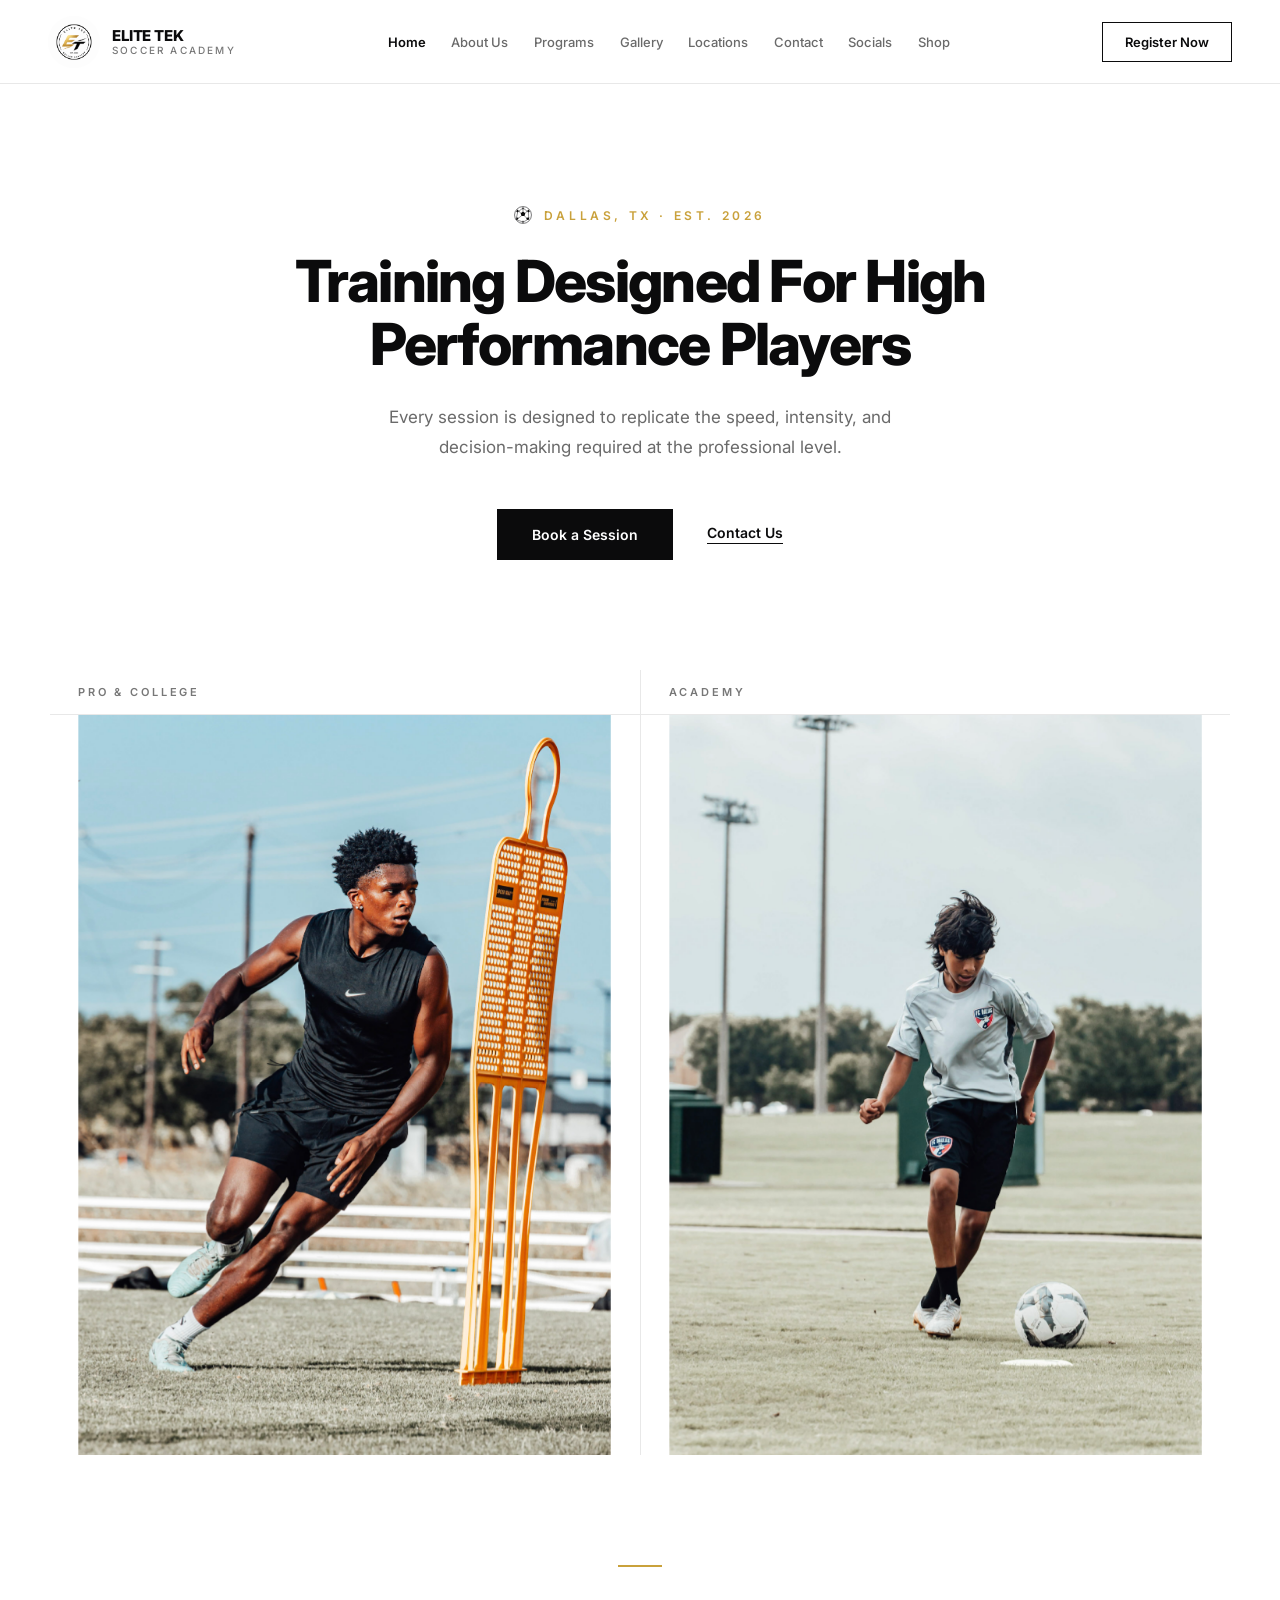
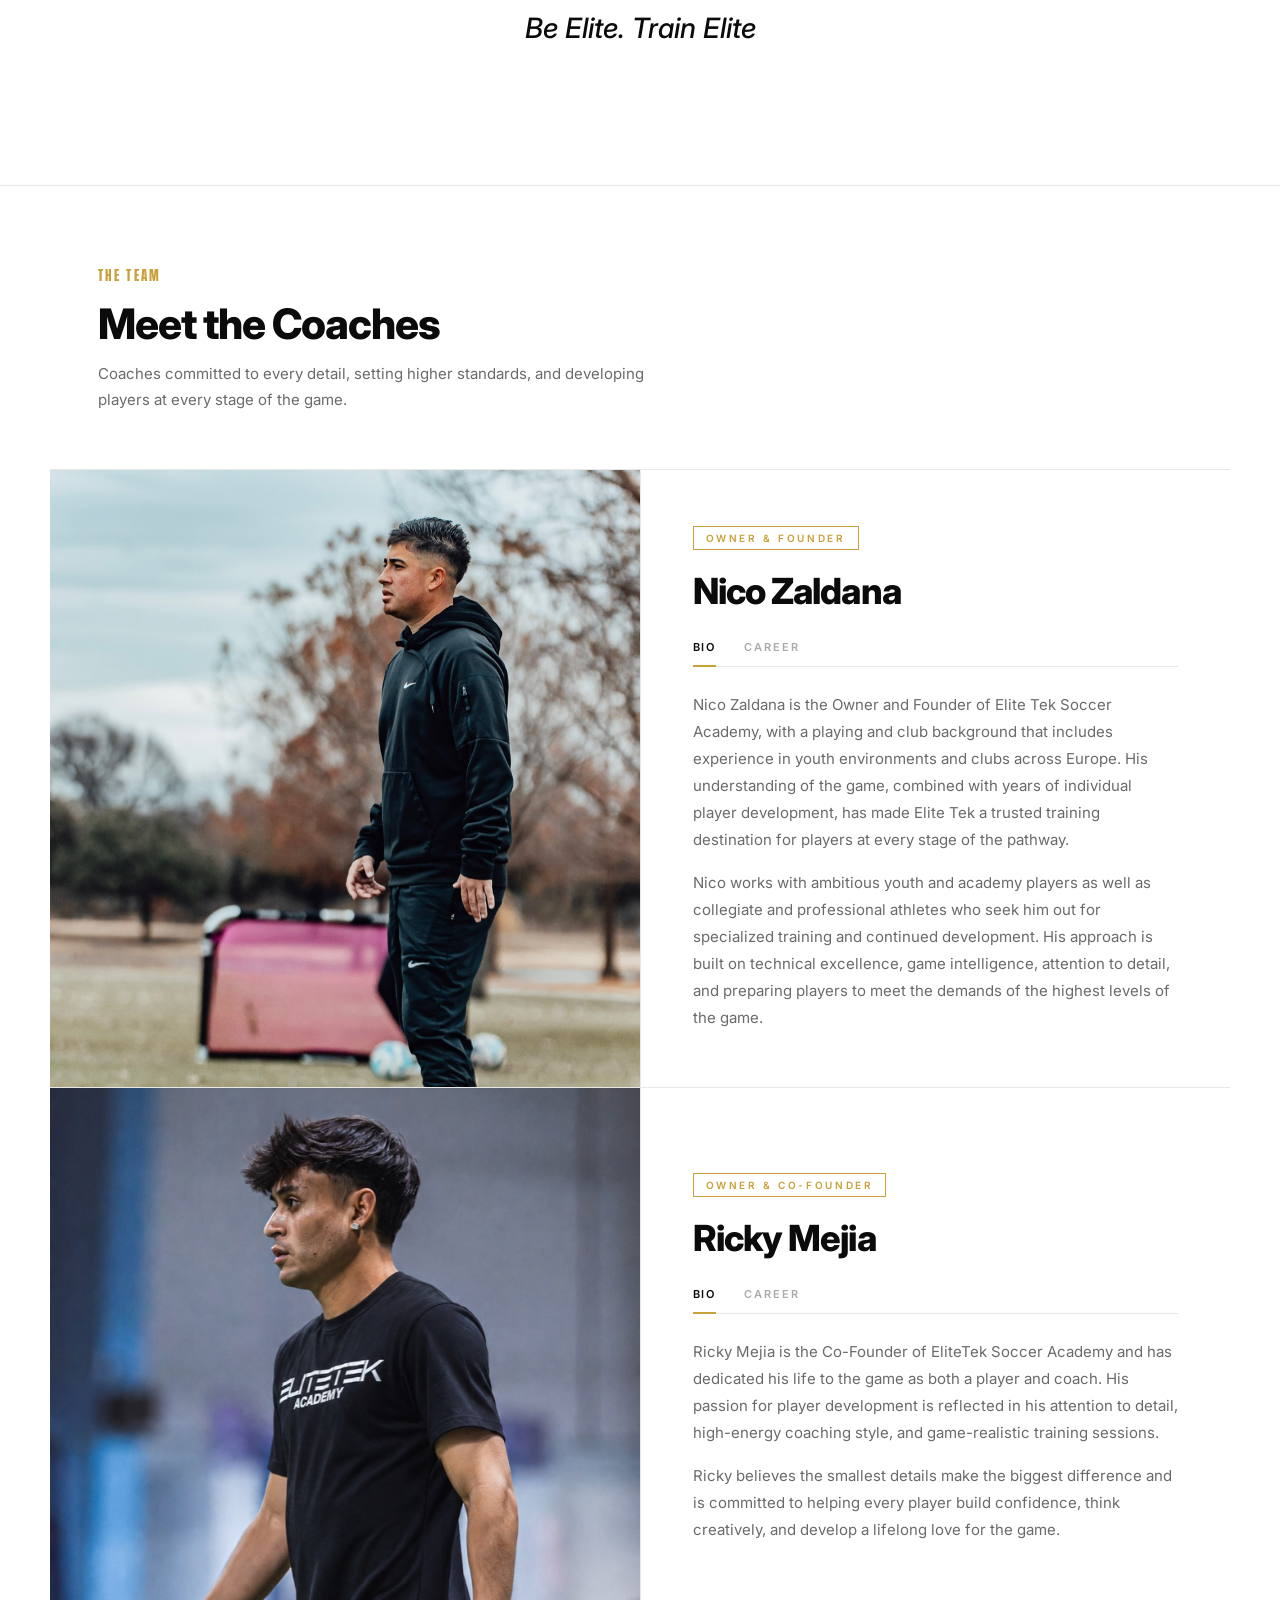
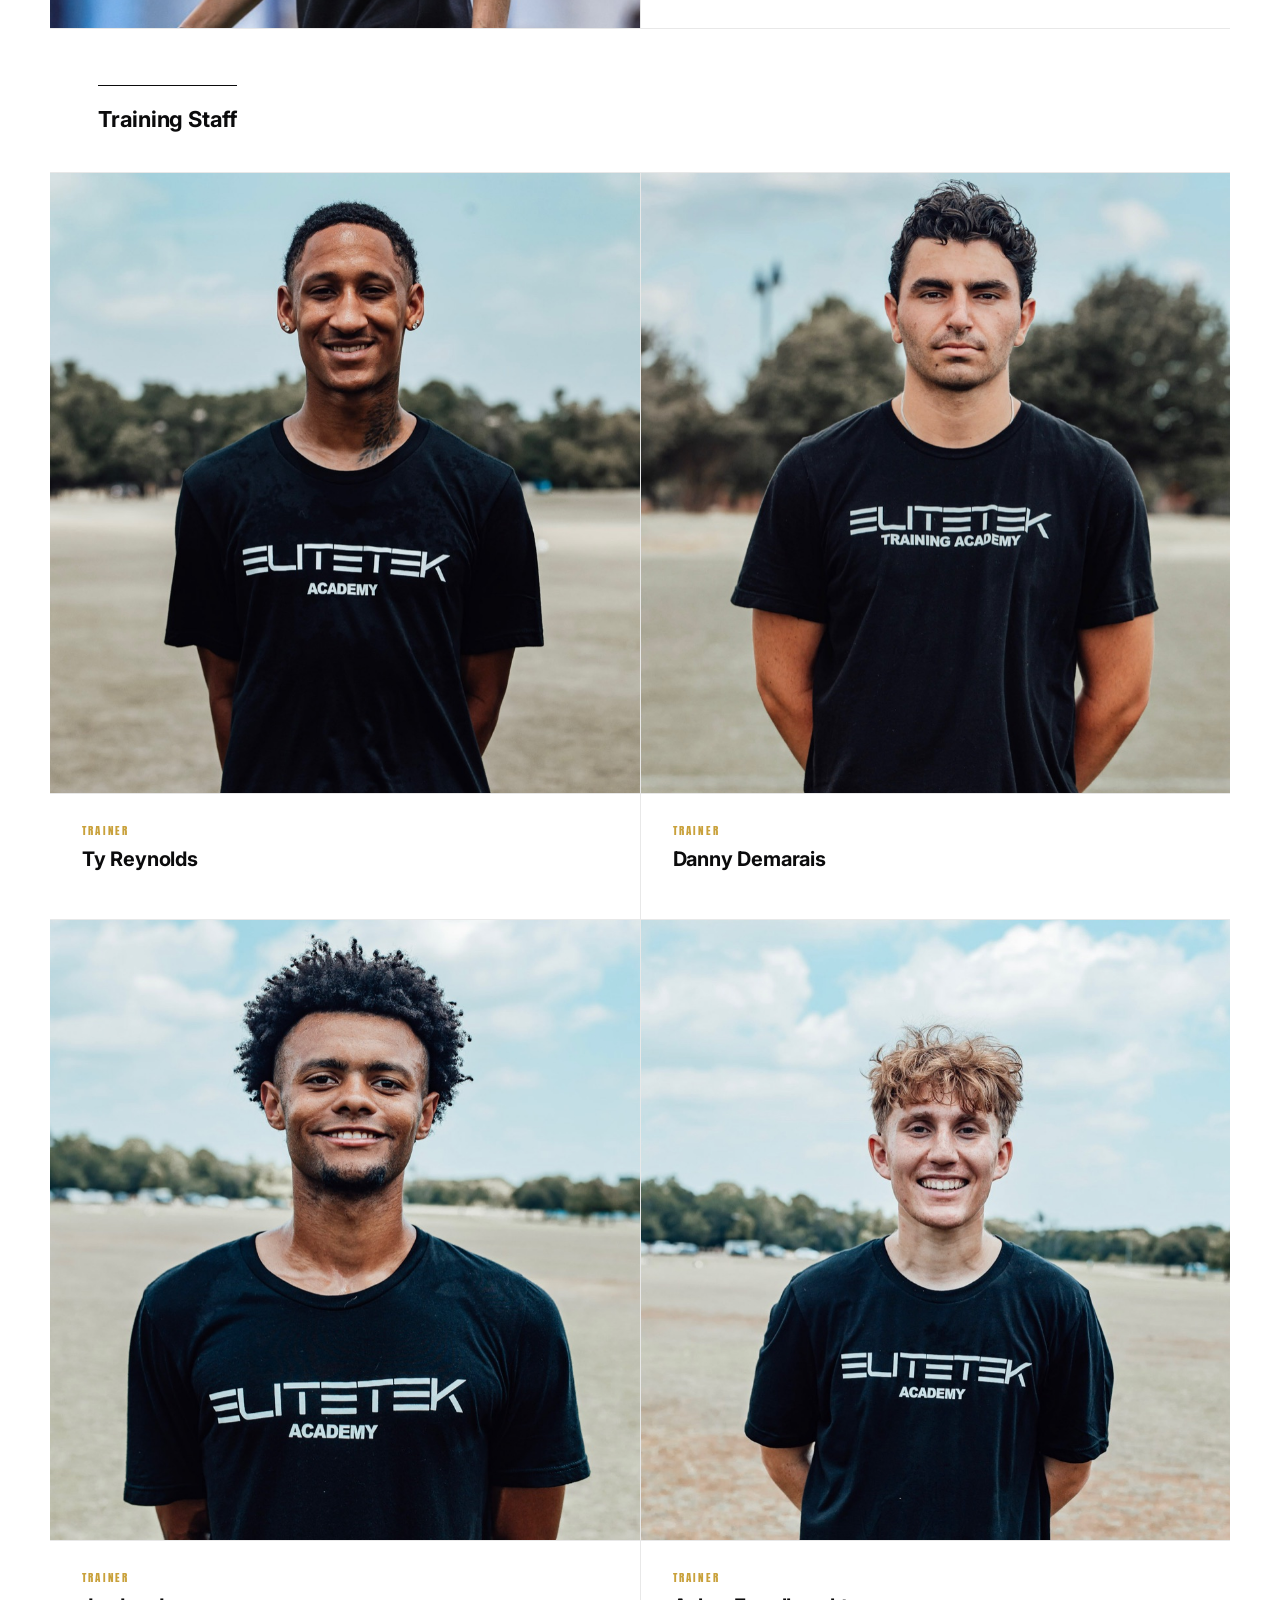
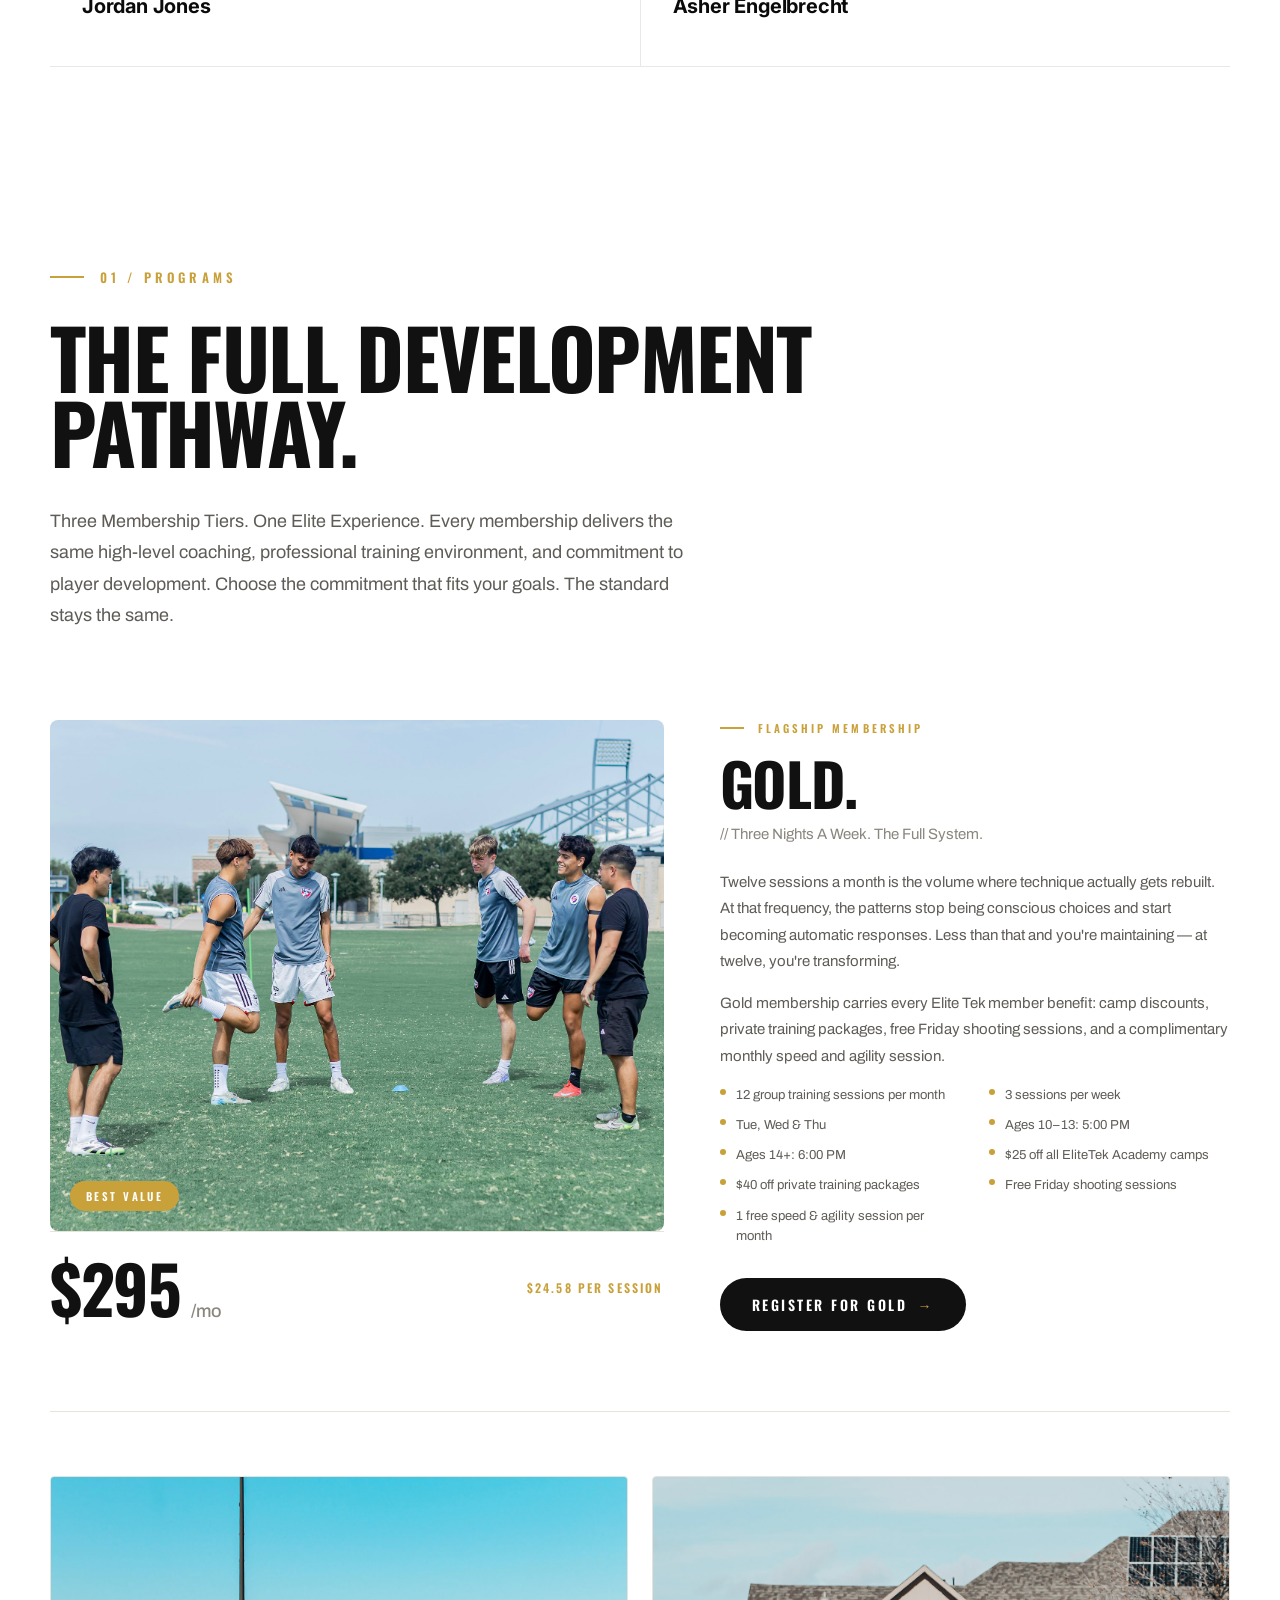
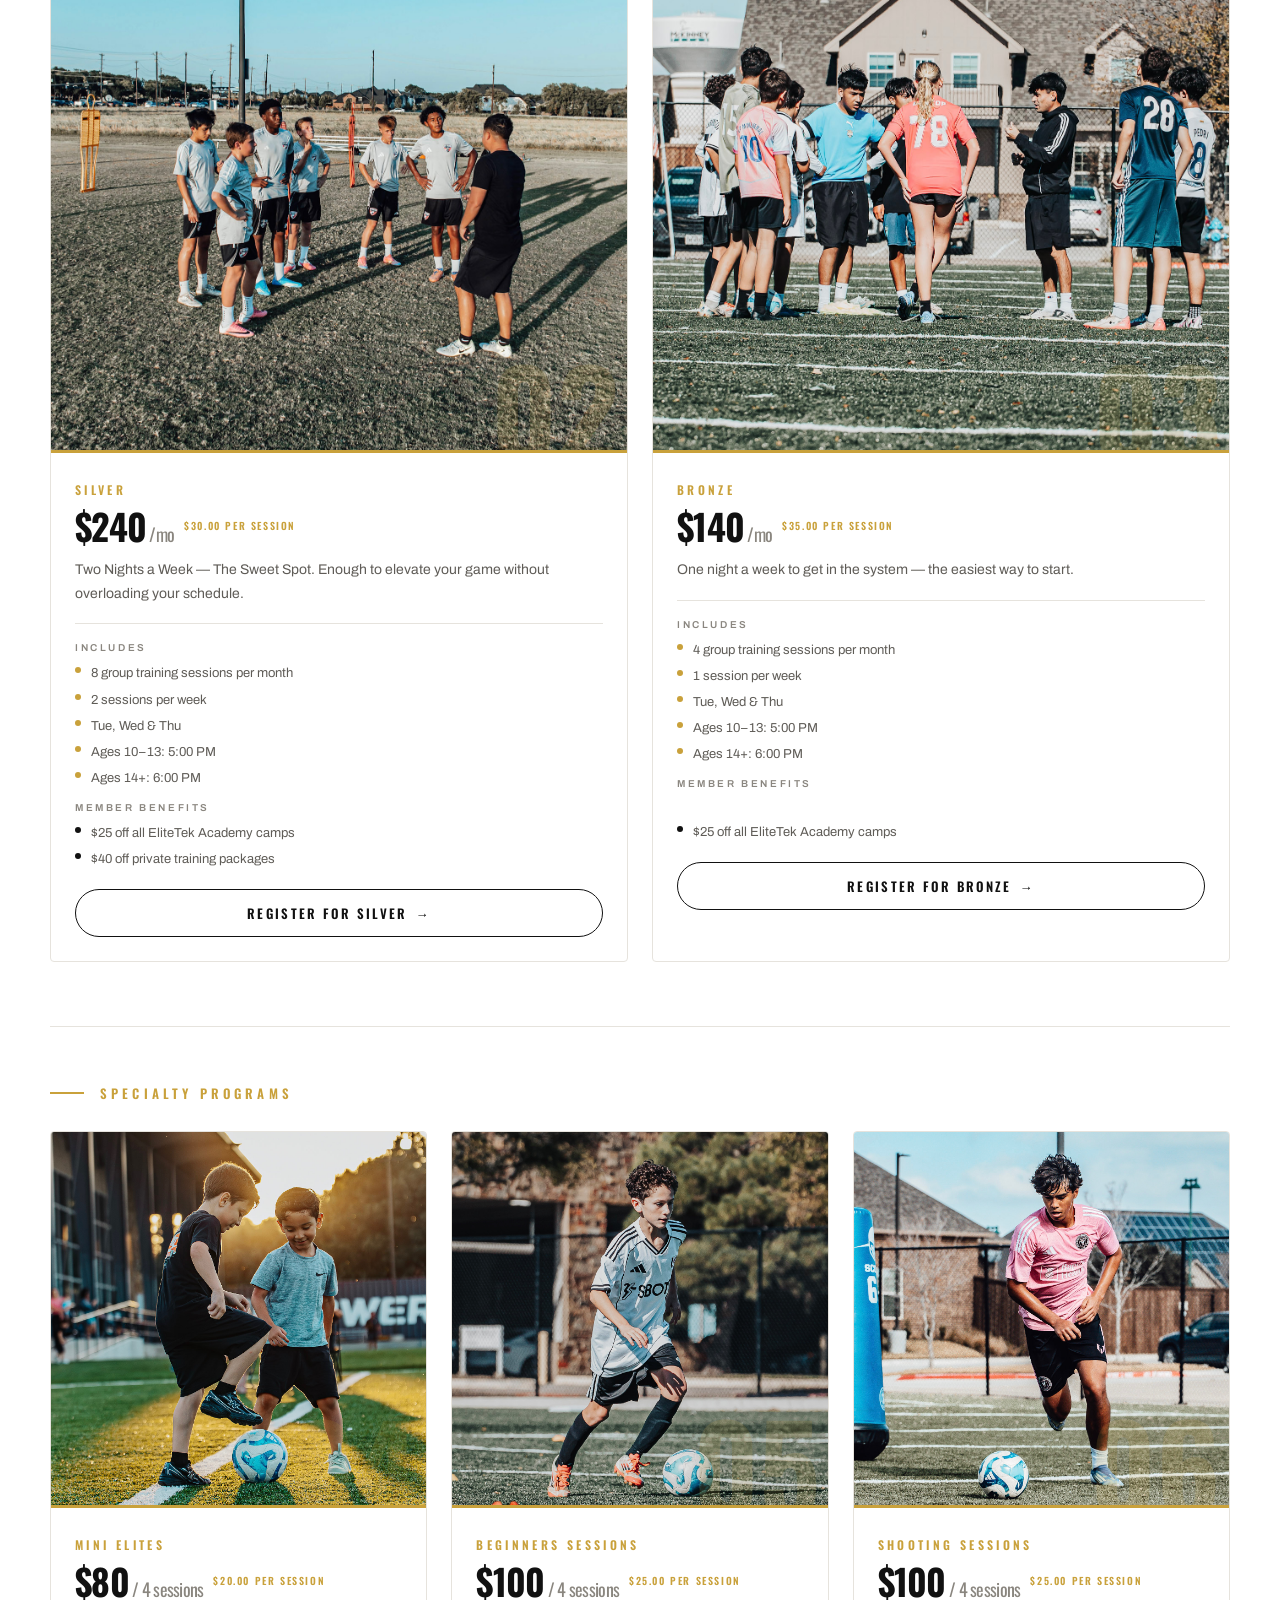
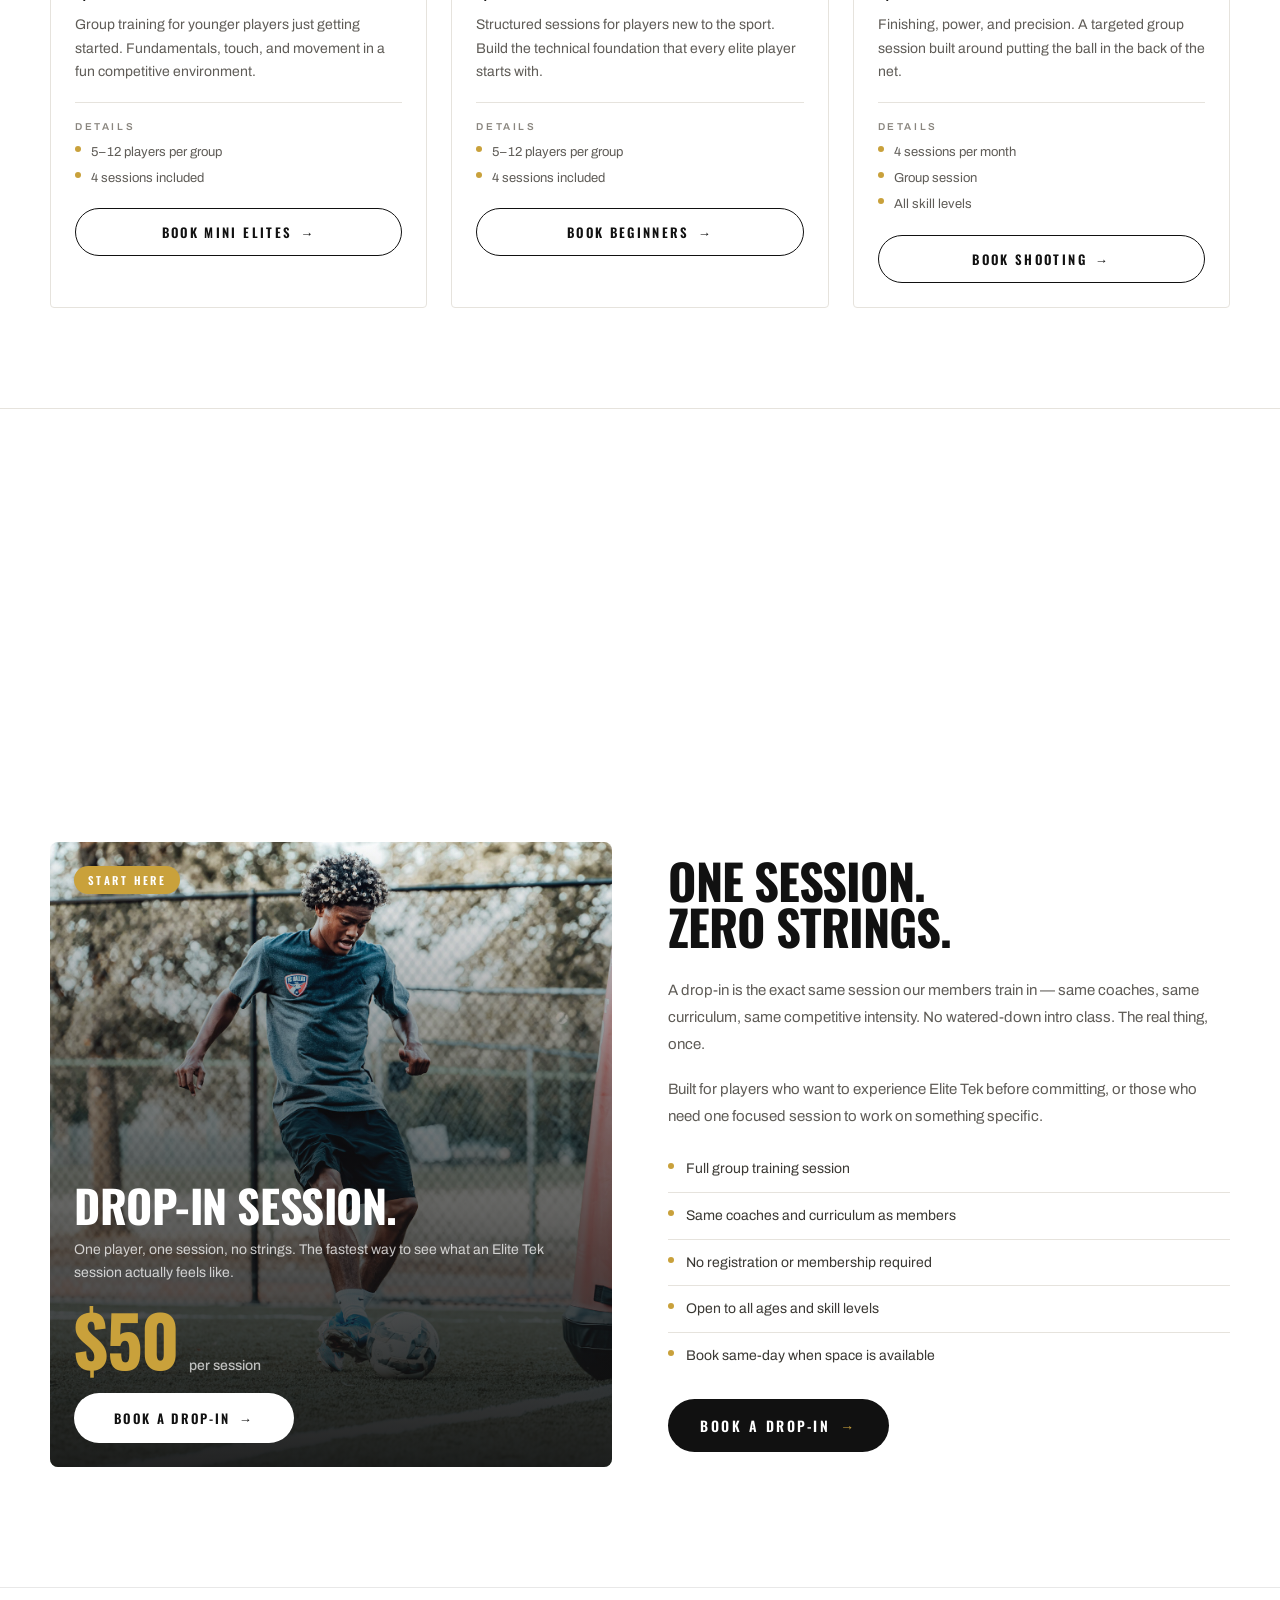
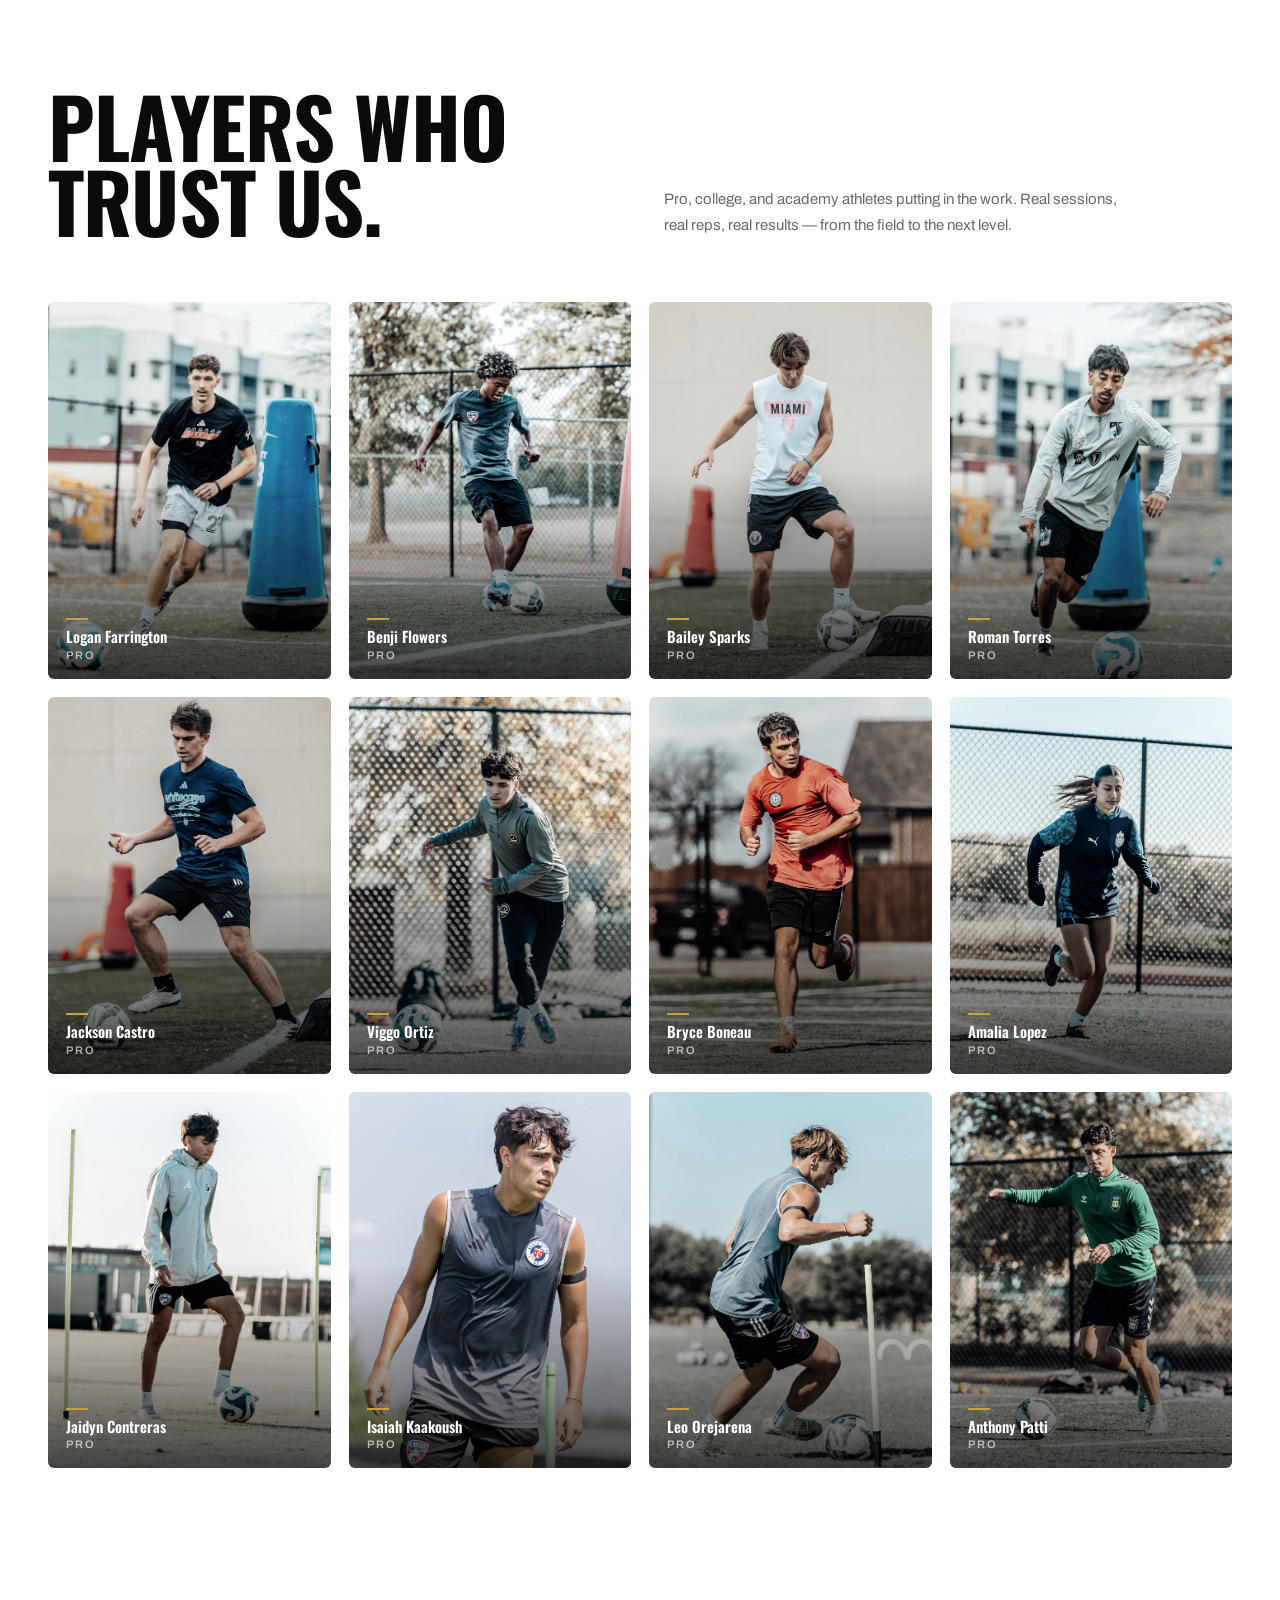
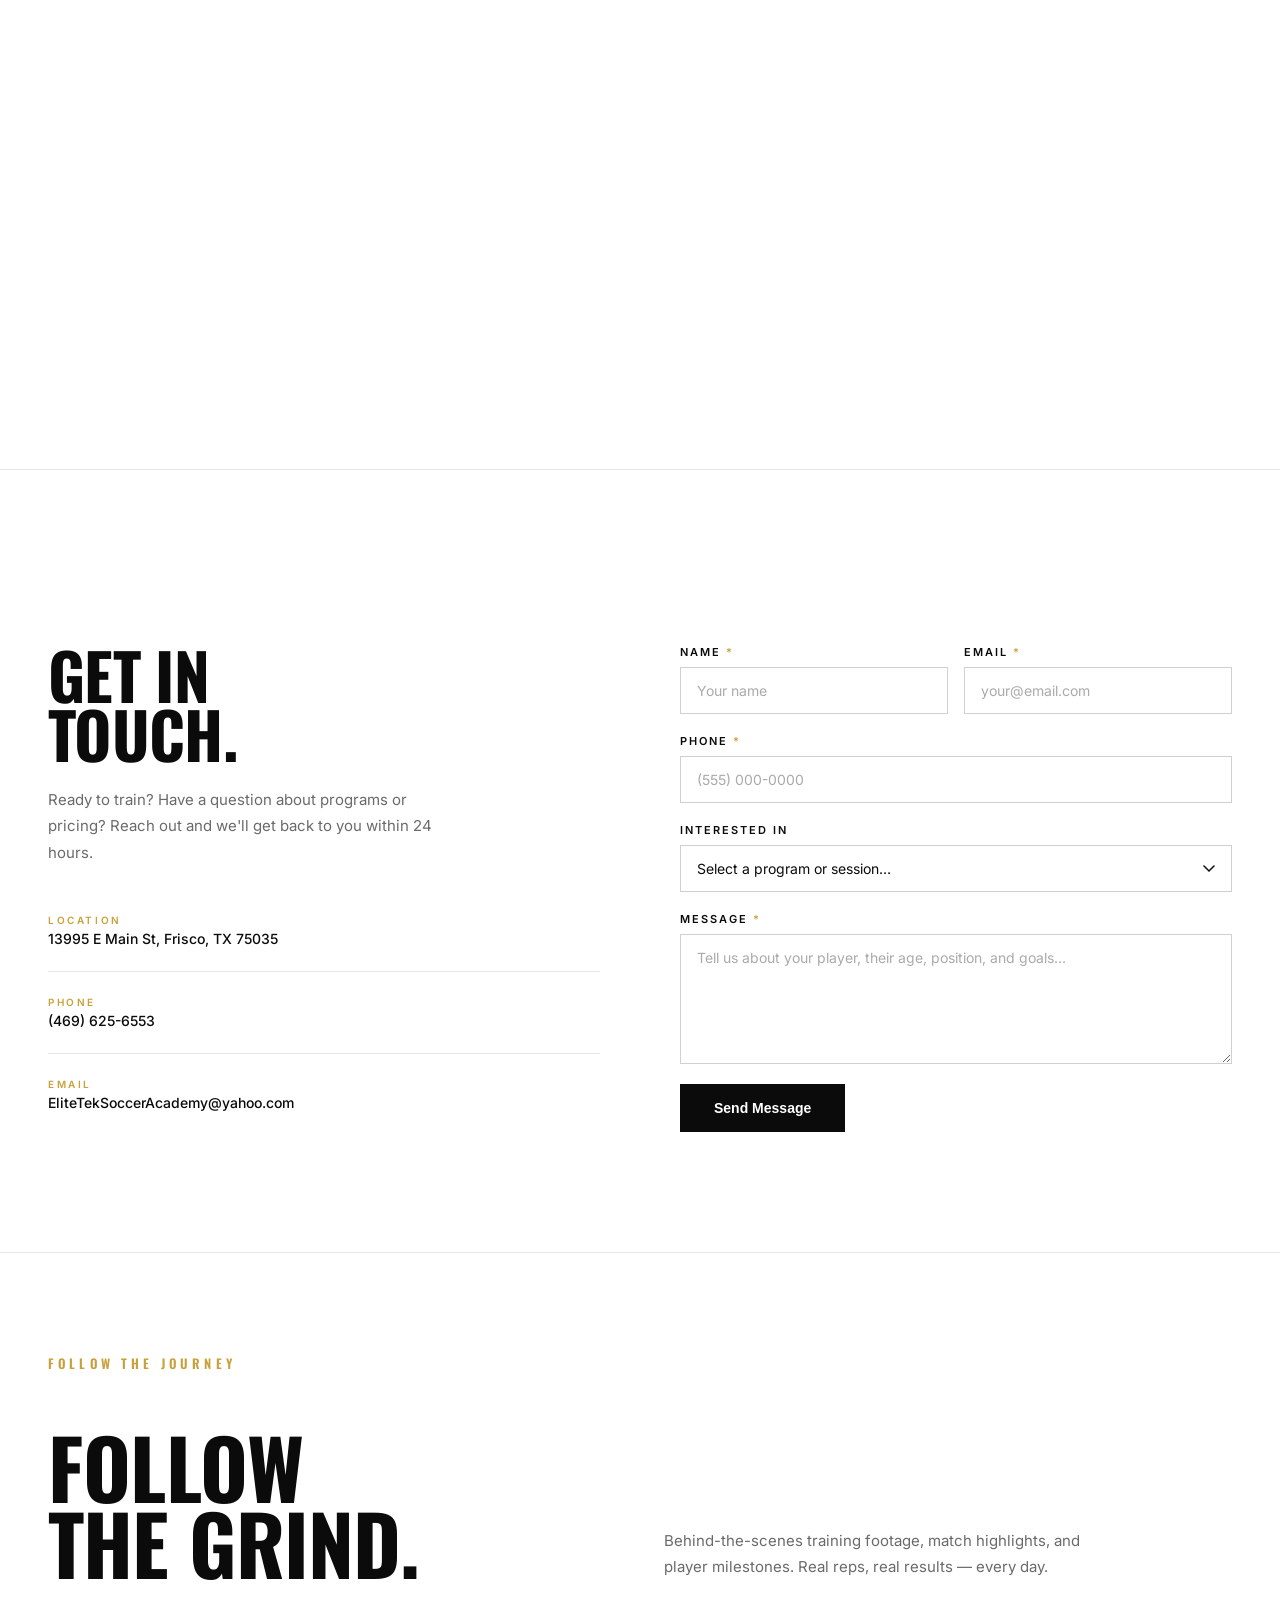
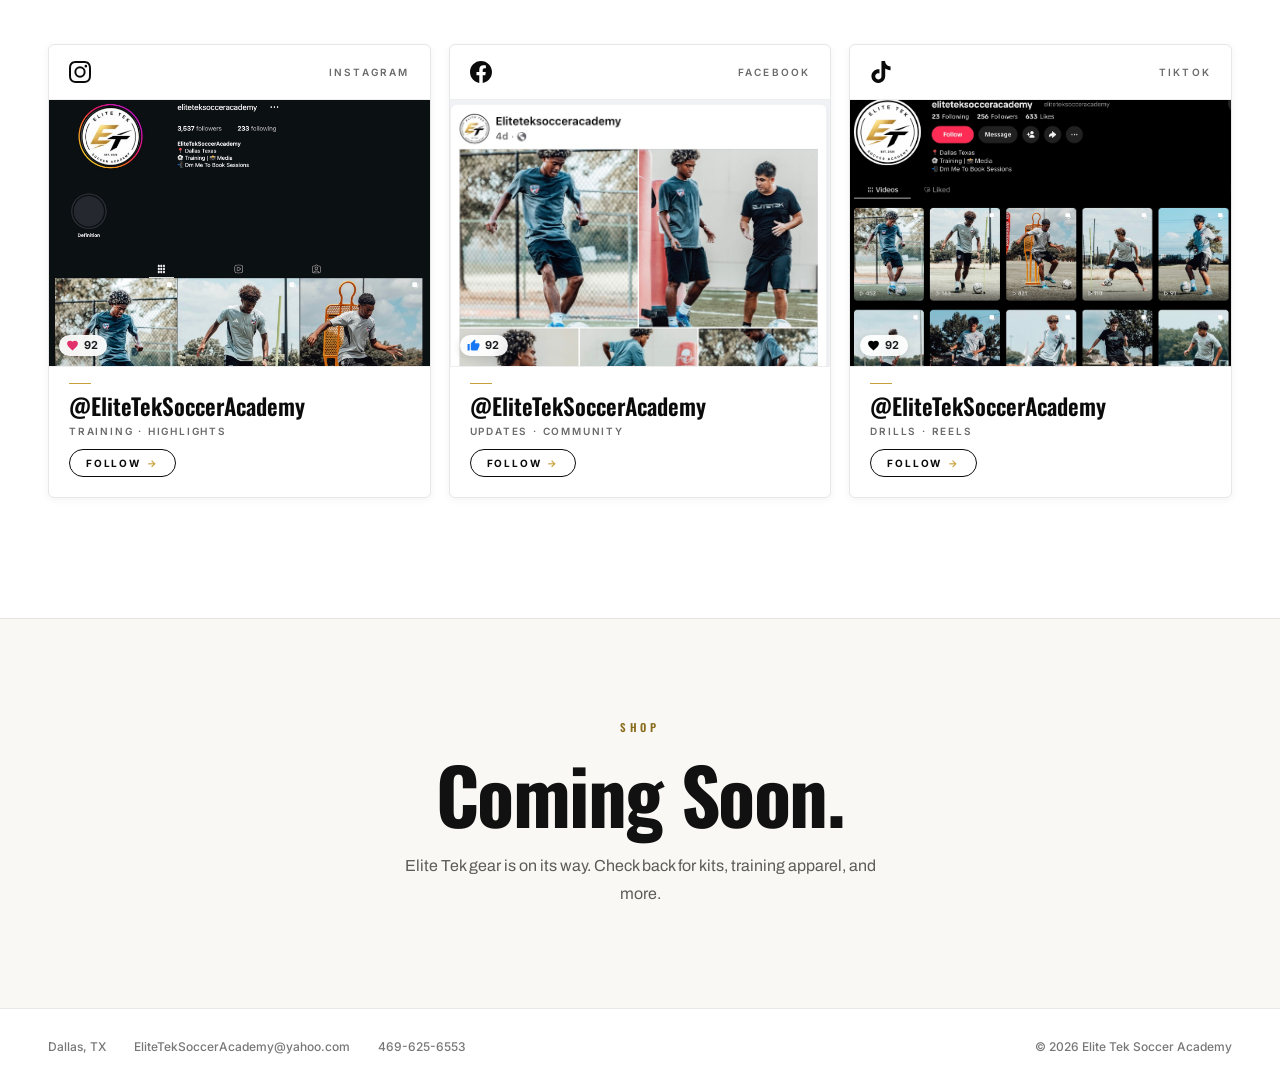
==== commit 7c0fbcb1: "addedstripe" ====
--- a/index.html
+++ b/index.html
@@ -164,7 +164,7 @@
         <div class="about-header" data-reveal="0">
             <span class="col-number">THE TEAM</span>
             <h2 class="about-heading">Meet the Coaches</h2>
-            <p class="about-sub">Coaches who live the details, raise the standards, and drive player development at every level of the game.</p>
+            <p class="about-sub">Coaches committed to every detail, setting higher standards, and developing players at every stage of the game.</p>
         </div>
 
         <!-- Owner feature -->
@@ -289,7 +289,7 @@
                 <span class="programs-eyebrow-label">01 / PROGRAMS</span>
             </div>
             <h2 class="programs-headline">THE FULL DEVELOPMENT<br>PATHWAY.</h2>
-            <p class="programs-intro-para">Three membership tiers. One uncompromising standard. From athletes pursuing the next level to players committed to mastering the details, each membership offers a different level of access — never a different level of quality. Choose the commitment that fits your goals. The standard stays the same.</p>
+            <p class="programs-intro-para">Three Membership Tiers. One Elite Experience. Every membership delivers the same high-level coaching, professional training environment, and commitment to player development. Choose the commitment that fits your goals. The standard stays the same.</p>
         </div>
 
         <div class="programs-flagship" data-reveal="0">
@@ -314,7 +314,7 @@
                 <p class="programs-gold-body">Twelve sessions a month is the volume where technique actually gets rebuilt. At that frequency, the patterns stop being conscious choices and start becoming automatic responses. Less than that and you're maintaining — at twelve, you're transforming.</p>
                 <p class="programs-gold-body">Gold membership carries every Elite Tek member benefit: camp discounts, private training packages, free Friday shooting sessions, and a complimentary monthly speed and agility session.</p>
                 <ul class="programs-bullets-grid" id="gold-bullets"></ul>
-                <a href="#contact" class="programs-cta-pill">REGISTER FOR GOLD <span aria-hidden="true">→</span></a>
+                <a href="https://buy.stripe.com/4gMbJ354K6VN2Je5EE33W03" target="_blank" rel="noopener" class="programs-cta-pill">REGISTER FOR GOLD <span aria-hidden="true">→</span></a>
             </div>
         </div>
 
@@ -332,7 +332,7 @@
                         <span class="prog-card-price">$240<span class="prog-card-price-mo"> /mo</span></span>
                         <span class="prog-card-per-session">$30.00 PER SESSION</span>
                     </div>
-                    <p class="prog-card-blurb">Two nights a week — the balance point for players juggling a club season.</p>
+                    <p class="prog-card-blurb">Two Nights a Week — The Sweet Spot. Enough to elevate your game without overloading your schedule.</p>
                     <p class="prog-card-list-label">Includes</p>
                     <ul class="prog-card-list">
                         <li><span class="prog-card-dot prog-card-dot--gold" aria-hidden="true"></span>8 group training sessions per month</li>
@@ -346,7 +346,7 @@
                         <li><span class="prog-card-dot prog-card-dot--dark" aria-hidden="true"></span>$25 off all EliteTek Academy camps</li>
                         <li><span class="prog-card-dot prog-card-dot--dark" aria-hidden="true"></span>$40 off private training packages</li>
                     </ul>
-                    <a href="#contact" class="prog-card-cta">Register for Silver <span aria-hidden="true">→</span></a>
+                    <a href="https://buy.stripe.com/14A3cxap41Bt0B60kk33W02" target="_blank" rel="noopener" class="prog-card-cta">Register for Silver <span aria-hidden="true">→</span></a>
                 </div>
             </div>
 
@@ -375,7 +375,7 @@
                     <ul class="prog-card-list prog-card-2nd">
                         <li><span class="prog-card-dot prog-card-dot--dark" aria-hidden="true"></span>$25 off all EliteTek Academy camps</li>
                     </ul>
-                    <a href="#contact" class="prog-card-cta">Register for Bronze <span aria-hidden="true">→</span></a>
+                    <a href="https://buy.stripe.com/14A5kFcxccg75VqaYY33W01" target="_blank" rel="noopener" class="prog-card-cta">Register for Bronze <span aria-hidden="true">→</span></a>
                 </div>
             </div>
 
@@ -398,6 +398,7 @@
                     <p class="prog-card-tier">Mini Elites</p>
                     <div class="prog-card-price-row">
                         <span class="prog-card-price">$80<span class="prog-card-price-mo"> / 4 sessions</span></span>
+                        <span class="prog-card-per-session">$20.00 PER SESSION</span>
                     </div>
                     <p class="prog-card-blurb">Group training for younger players just getting started. Fundamentals, touch, and movement in a fun competitive environment.</p>
                     <p class="prog-card-list-label">Details</p>
@@ -405,7 +406,7 @@
                         <li><span class="prog-card-dot prog-card-dot--gold" aria-hidden="true"></span>5–12 players per group</li>
                         <li><span class="prog-card-dot prog-card-dot--gold" aria-hidden="true"></span>4 sessions included</li>
                     </ul>
-                    <a href="#contact" class="prog-card-cta">Book Mini Elites <span aria-hidden="true">→</span></a>
+                    <a href="https://buy.stripe.com/eVqaEZeFk93V97Ceba33W05" target="_blank" rel="noopener" class="prog-card-cta">Book Mini Elites <span aria-hidden="true">→</span></a>
                 </div>
             </div>
 
@@ -419,6 +420,7 @@
                     <p class="prog-card-tier">Beginners Sessions</p>
                     <div class="prog-card-price-row">
                         <span class="prog-card-price">$100<span class="prog-card-price-mo"> / 4 sessions</span></span>
+                        <span class="prog-card-per-session">$25.00 PER SESSION</span>
                     </div>
                     <p class="prog-card-blurb">Structured sessions for players new to the sport. Build the technical foundation that every elite player starts with.</p>
                     <p class="prog-card-list-label">Details</p>
@@ -426,7 +428,7 @@
                         <li><span class="prog-card-dot prog-card-dot--gold" aria-hidden="true"></span>5–12 players per group</li>
                         <li><span class="prog-card-dot prog-card-dot--gold" aria-hidden="true"></span>4 sessions included</li>
                     </ul>
-                    <a href="#contact" class="prog-card-cta">Book Beginners <span aria-hidden="true">→</span></a>
+                    <a href="https://buy.stripe.com/dRmfZjap4eof2Je1oo33W04" target="_blank" rel="noopener" class="prog-card-cta">Book Beginners <span aria-hidden="true">→</span></a>
                 </div>
             </div>
 
@@ -439,15 +441,17 @@
                 <div class="prog-card-body">
                     <p class="prog-card-tier">Shooting Sessions</p>
                     <div class="prog-card-price-row">
-                        <span class="prog-card-price">$100<span class="prog-card-price-mo"> / session</span></span>
+                        <span class="prog-card-price">$100<span class="prog-card-price-mo"> / 4 sessions</span></span>
+                        <span class="prog-card-per-session">$25.00 PER SESSION</span>
                     </div>
                     <p class="prog-card-blurb">Finishing, power, and precision. A targeted group session built around putting the ball in the back of the net.</p>
                     <p class="prog-card-list-label">Details</p>
                     <ul class="prog-card-list">
+                        <li><span class="prog-card-dot prog-card-dot--gold" aria-hidden="true"></span>4 sessions per month</li>
                         <li><span class="prog-card-dot prog-card-dot--gold" aria-hidden="true"></span>Group session</li>
                         <li><span class="prog-card-dot prog-card-dot--gold" aria-hidden="true"></span>All skill levels</li>
                     </ul>
-                    <a href="#contact" class="prog-card-cta">Book Shooting <span aria-hidden="true">→</span></a>
+                    <a href="https://buy.stripe.com/9B614p2WCgwn2Je7MM33W00" target="_blank" rel="noopener" class="prog-card-cta">Book Shooting <span aria-hidden="true">→</span></a>
                 </div>
             </div>
 
@@ -481,7 +485,7 @@
                             <span class="dropin-featured-price">$50</span>
                             <span class="dropin-featured-unit">per session</span>
                         </div>
-                        <a href="#contact" class="dropin-book-pill">BOOK A DROP-IN <span aria-hidden="true">→</span></a>
+                        <a href="https://buy.stripe.com/eVqdRbdBgbc3abGgji33W06" target="_blank" rel="noopener" class="dropin-book-pill">BOOK A DROP-IN <span aria-hidden="true">→</span></a>
                     </div>
                 </div>
             </div>
@@ -497,7 +501,7 @@
                     <li><span class="dropin-info-dot" aria-hidden="true"></span>Open to all ages and skill levels</li>
                     <li><span class="dropin-info-dot" aria-hidden="true"></span>Book same-day when space is available</li>
                 </ul>
-                <a href="#contact" class="dropin-info-cta">BOOK A DROP-IN <span aria-hidden="true">→</span></a>
+                <a href="https://buy.stripe.com/eVqdRbdBgbc3abGgji33W06" target="_blank" rel="noopener" class="dropin-info-cta">BOOK A DROP-IN <span aria-hidden="true">→</span></a>
             </div>
 
         </div>
@@ -651,7 +655,7 @@
     </footer>
 
     <script src="https://cdnjs.cloudflare.com/ajax/libs/gsap/3.12.5/gsap.min.js"></script>
-    <script src="main.js"></script>
+    <script src="main.js?v=2"></script>
 
 </body>
 </html>
--- a/style.css
+++ b/style.css
@@ -1325,7 +1325,7 @@
             width: 100%;
             height: 100%;
             object-fit: cover;
-            object-position: center top;
+            object-position: center 60%;
             display: block;
         }
 
